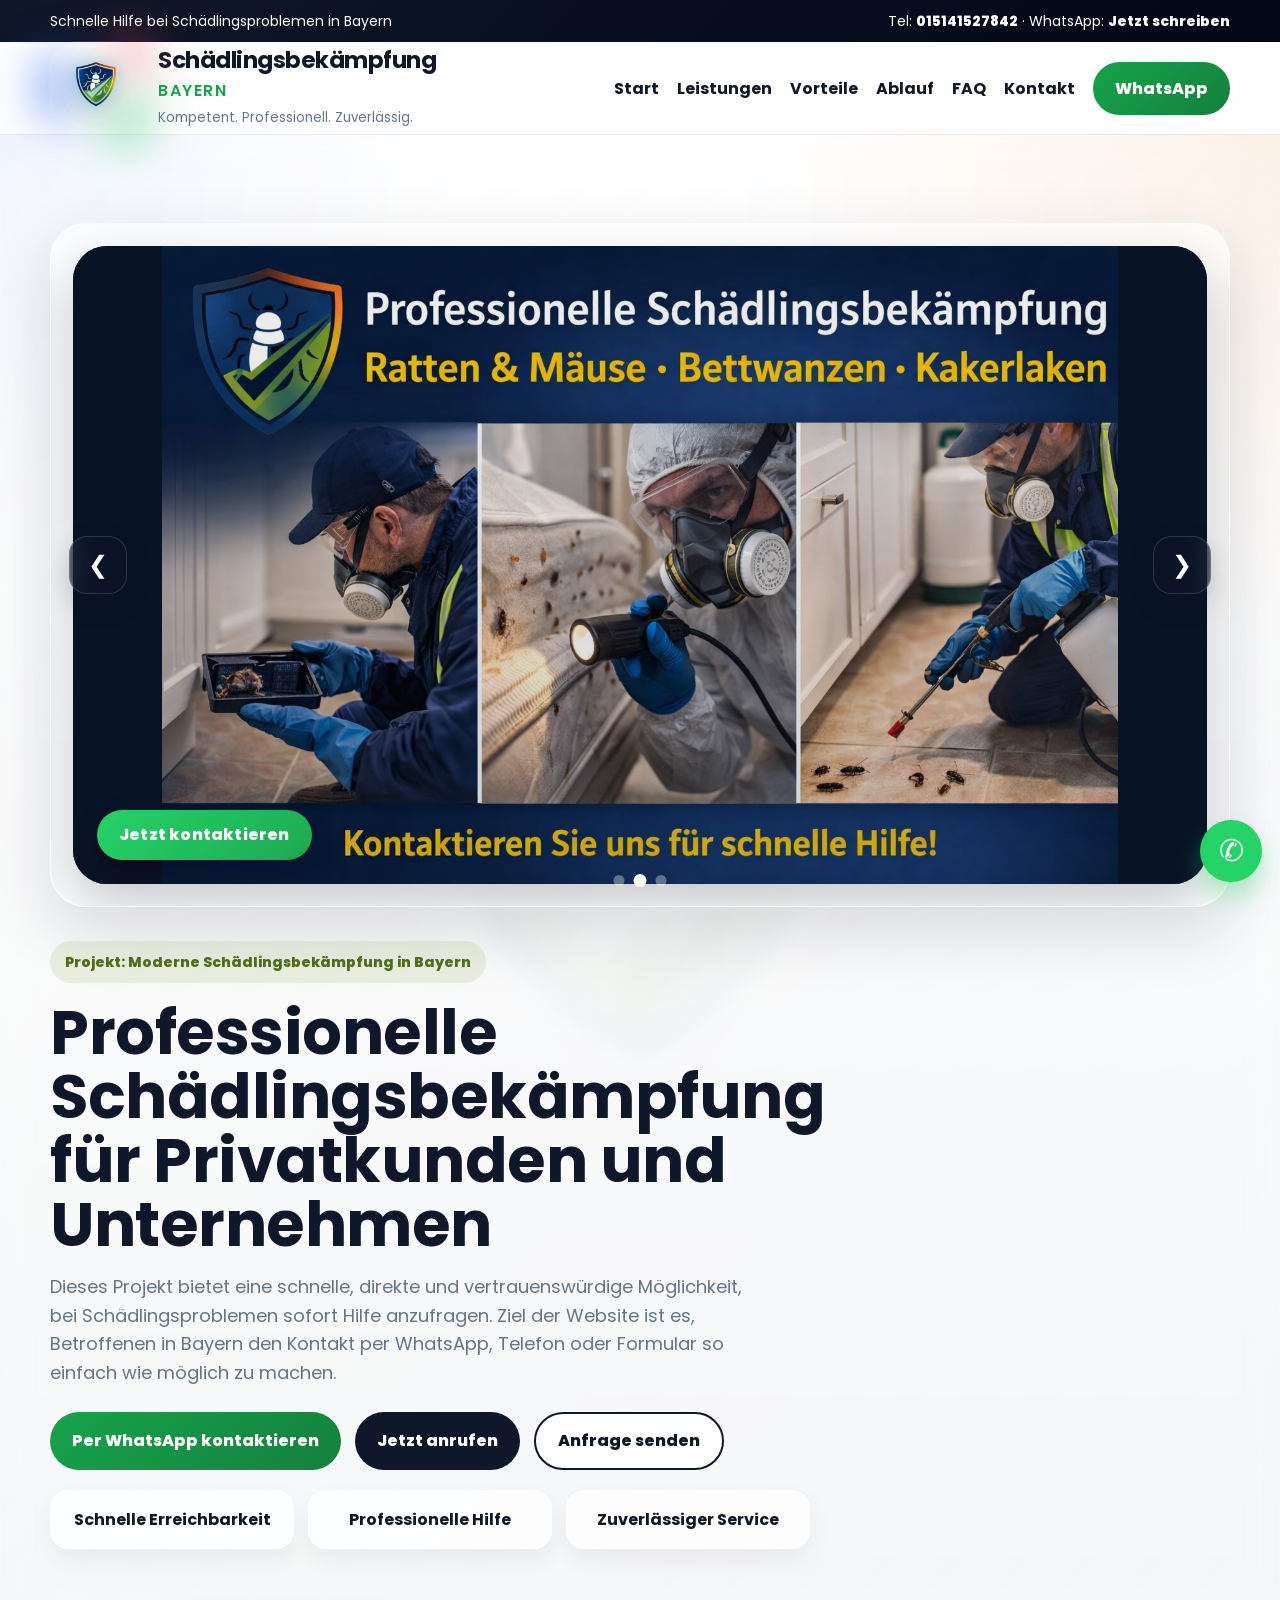
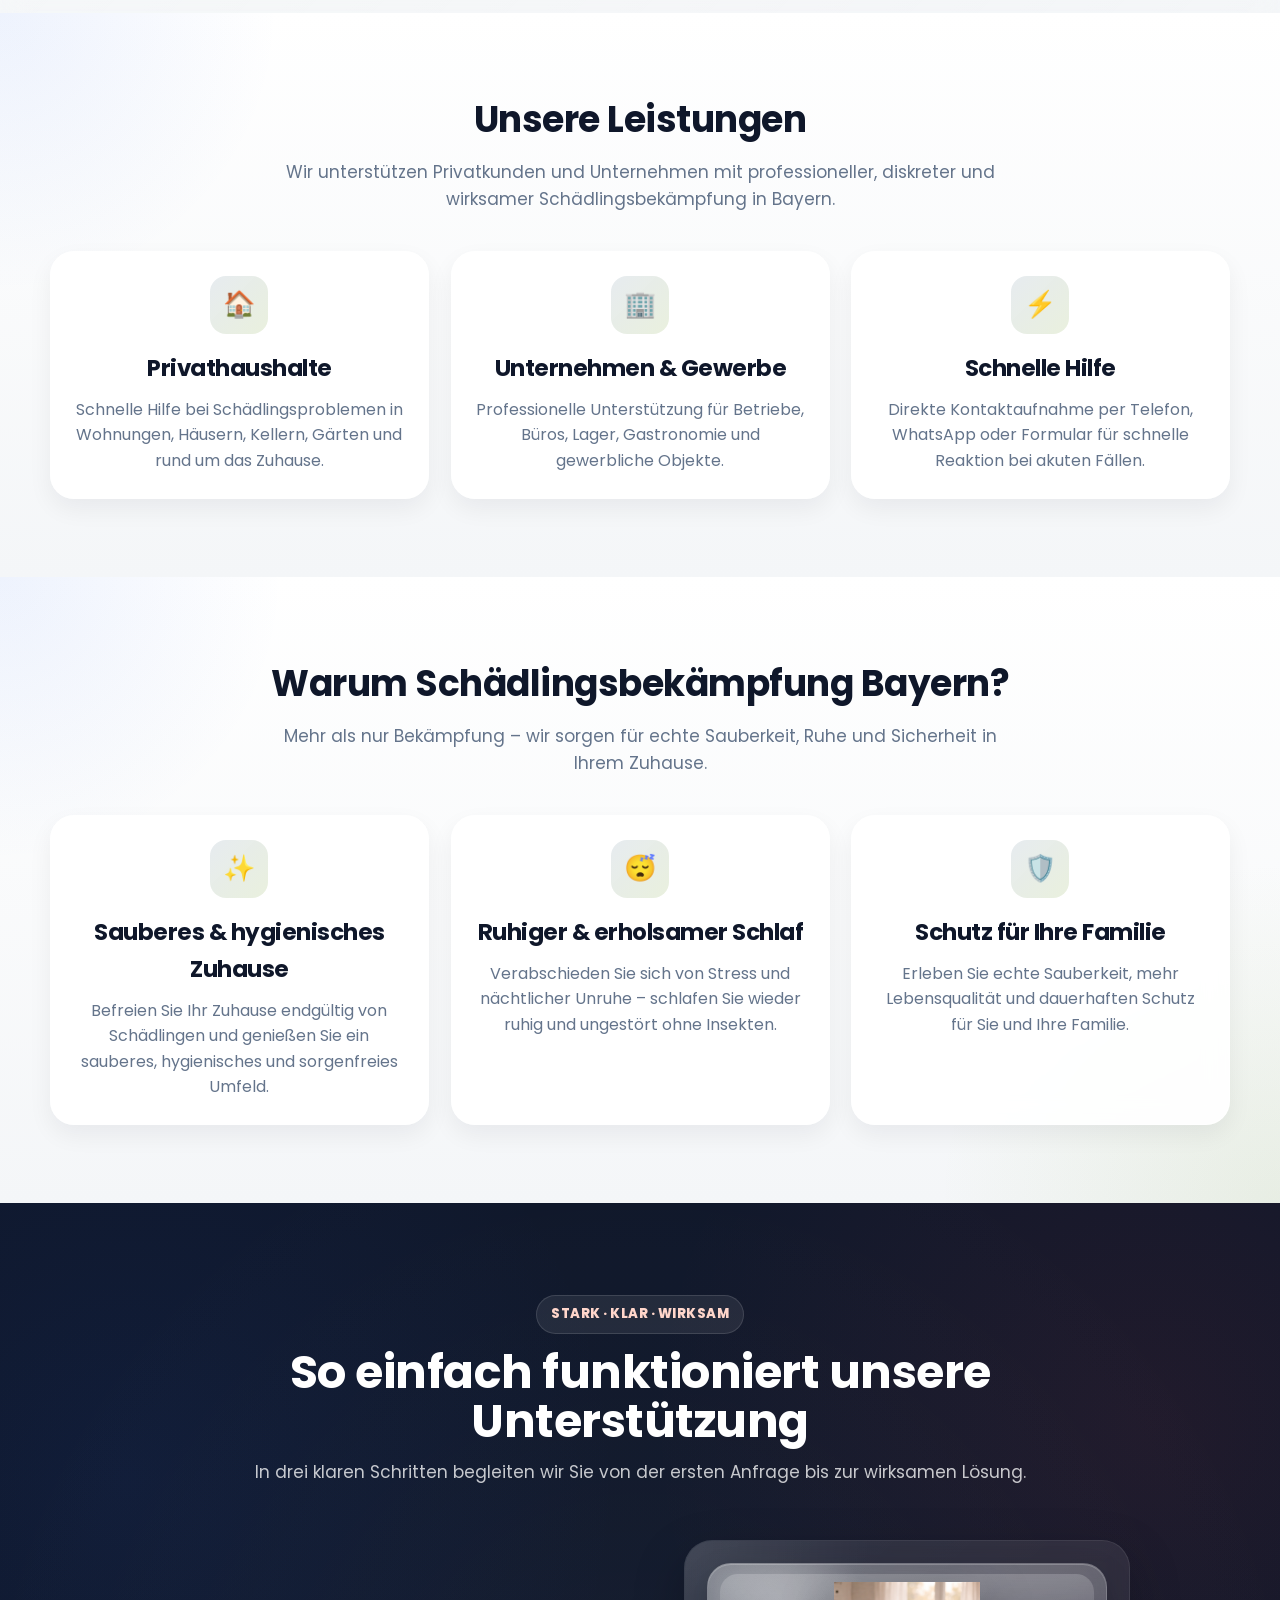
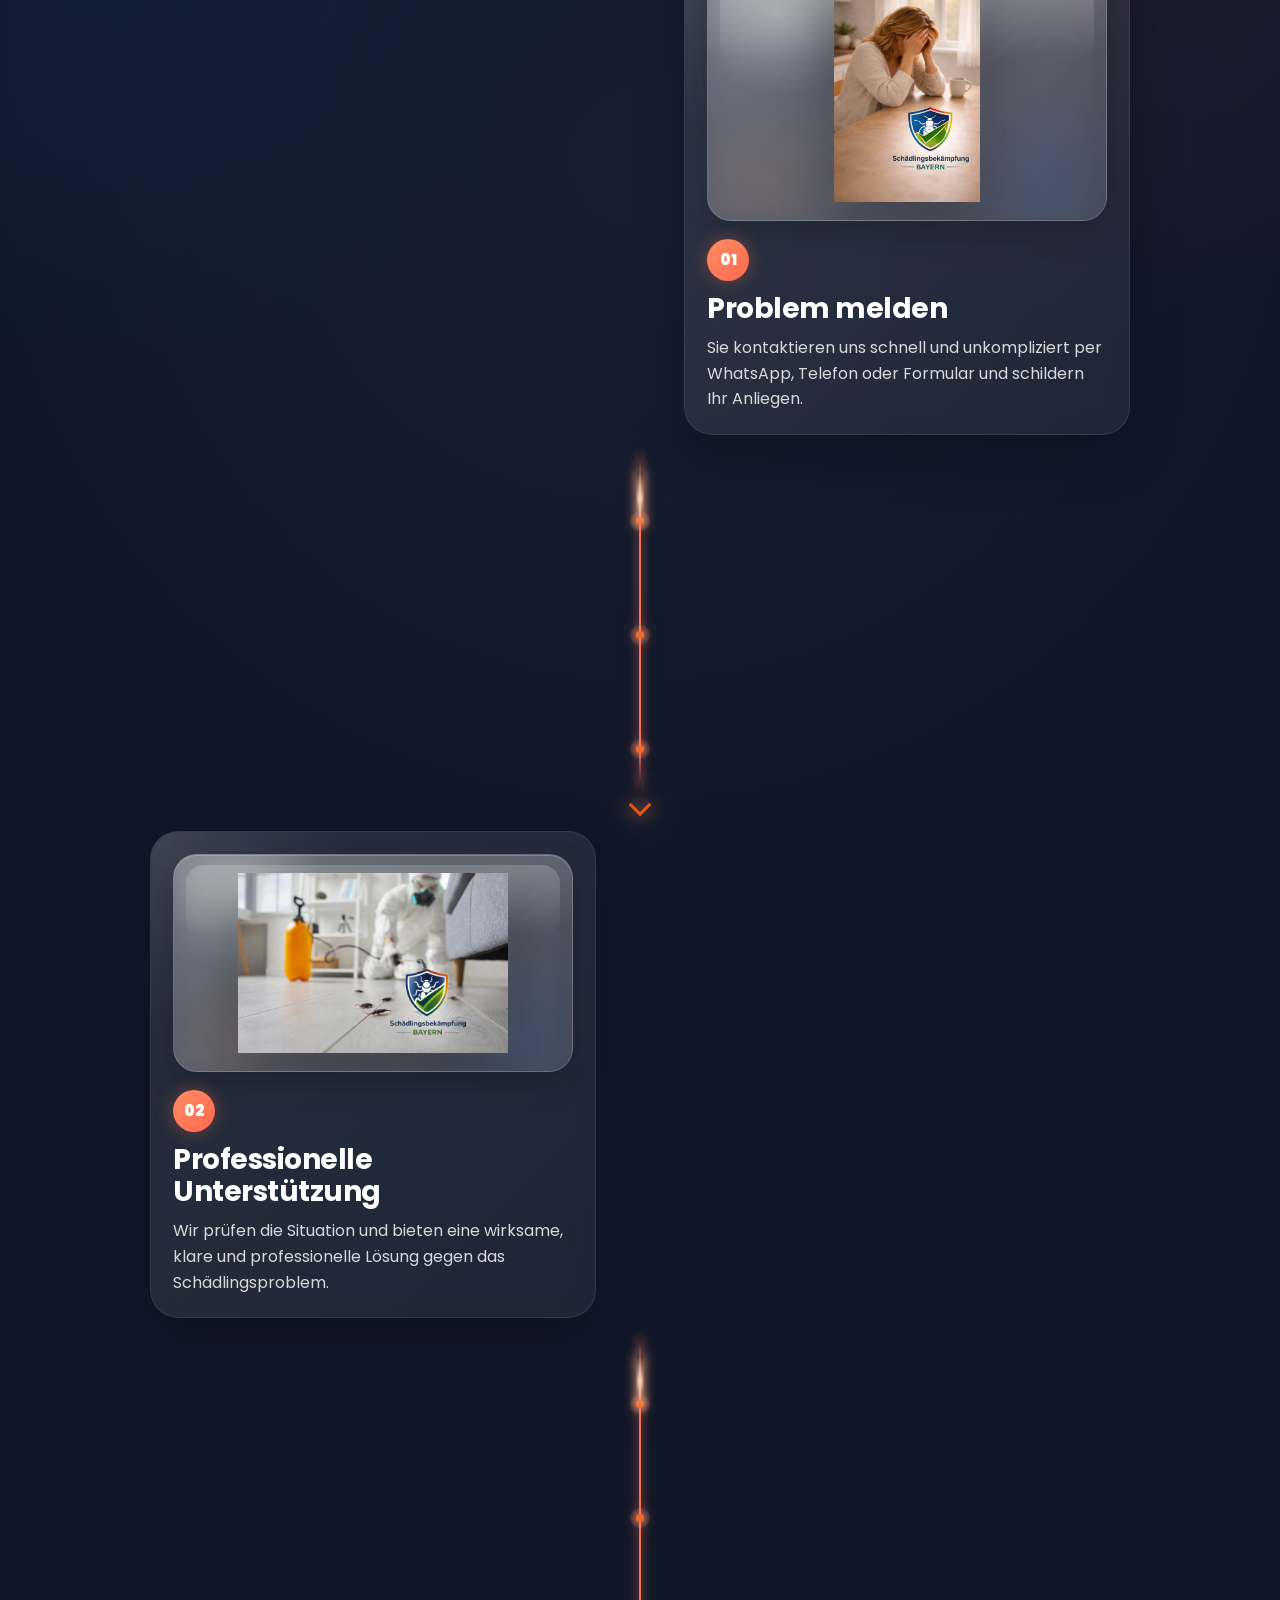
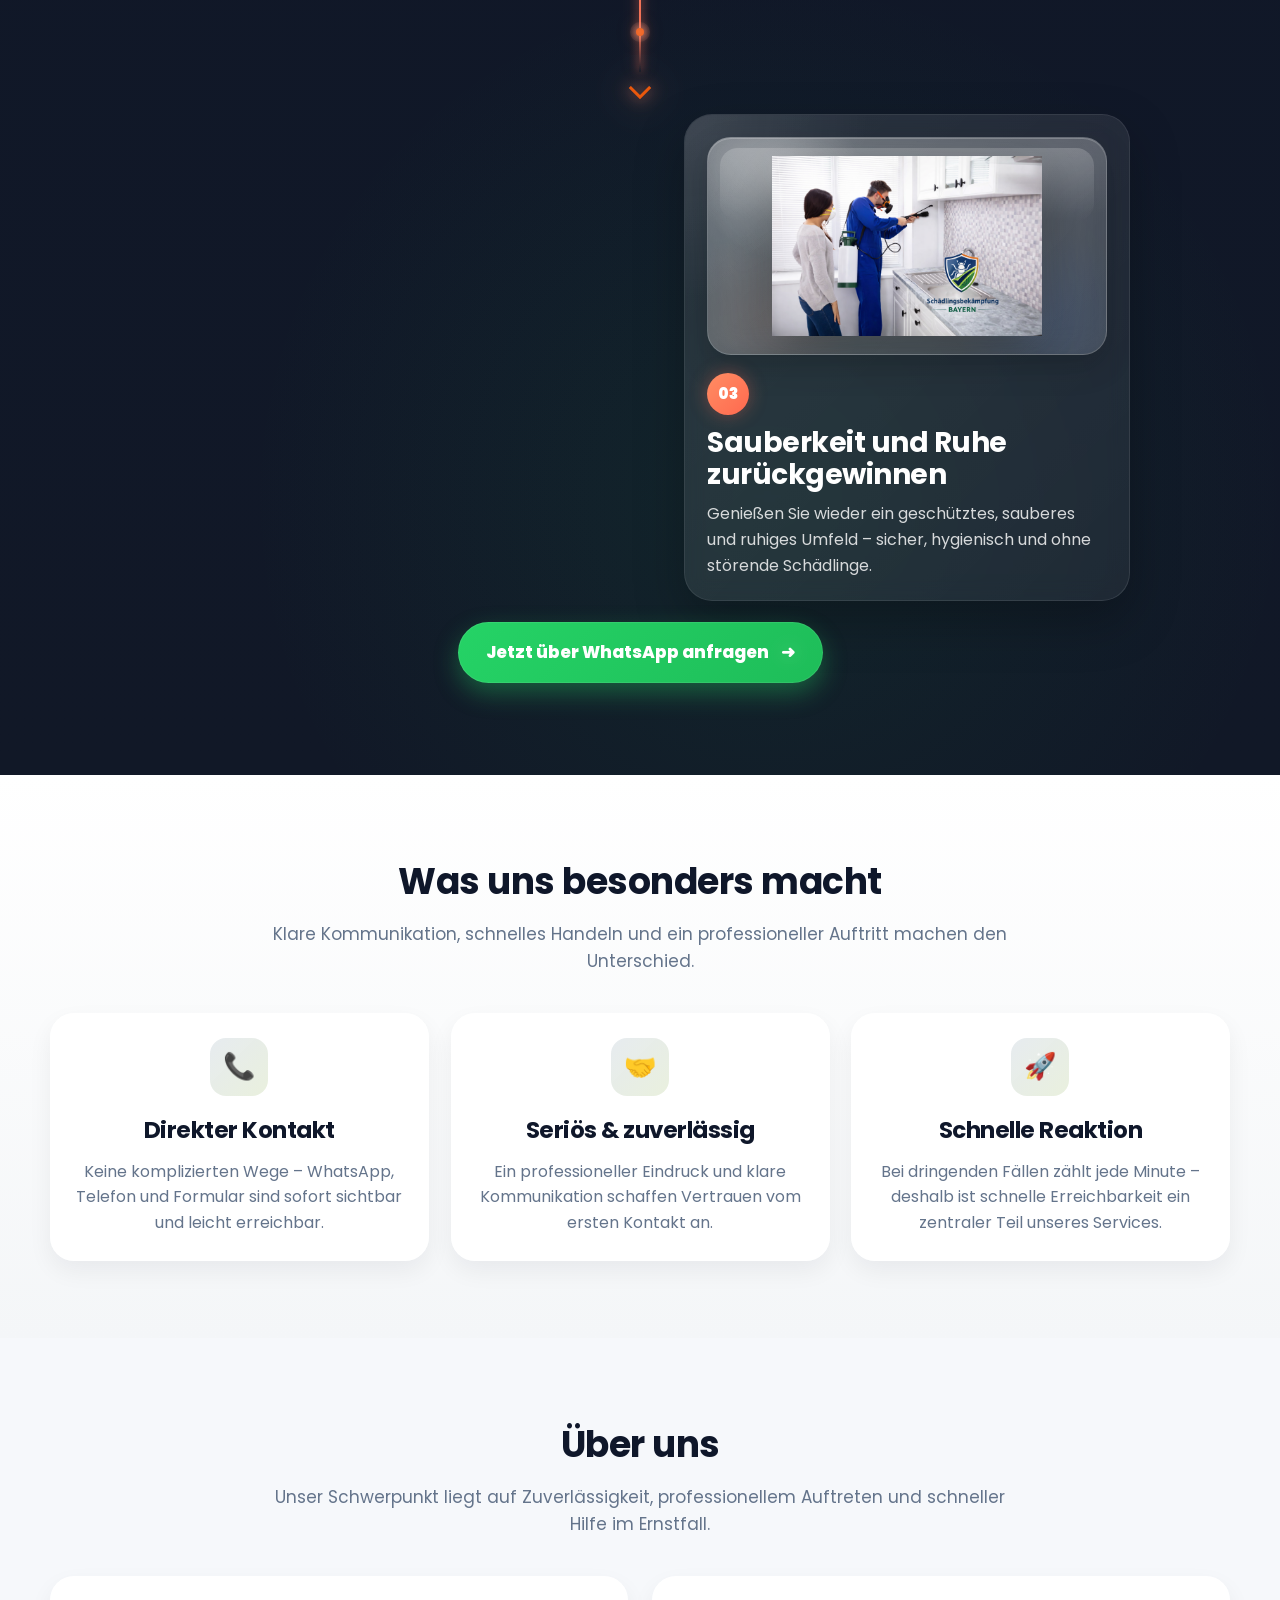
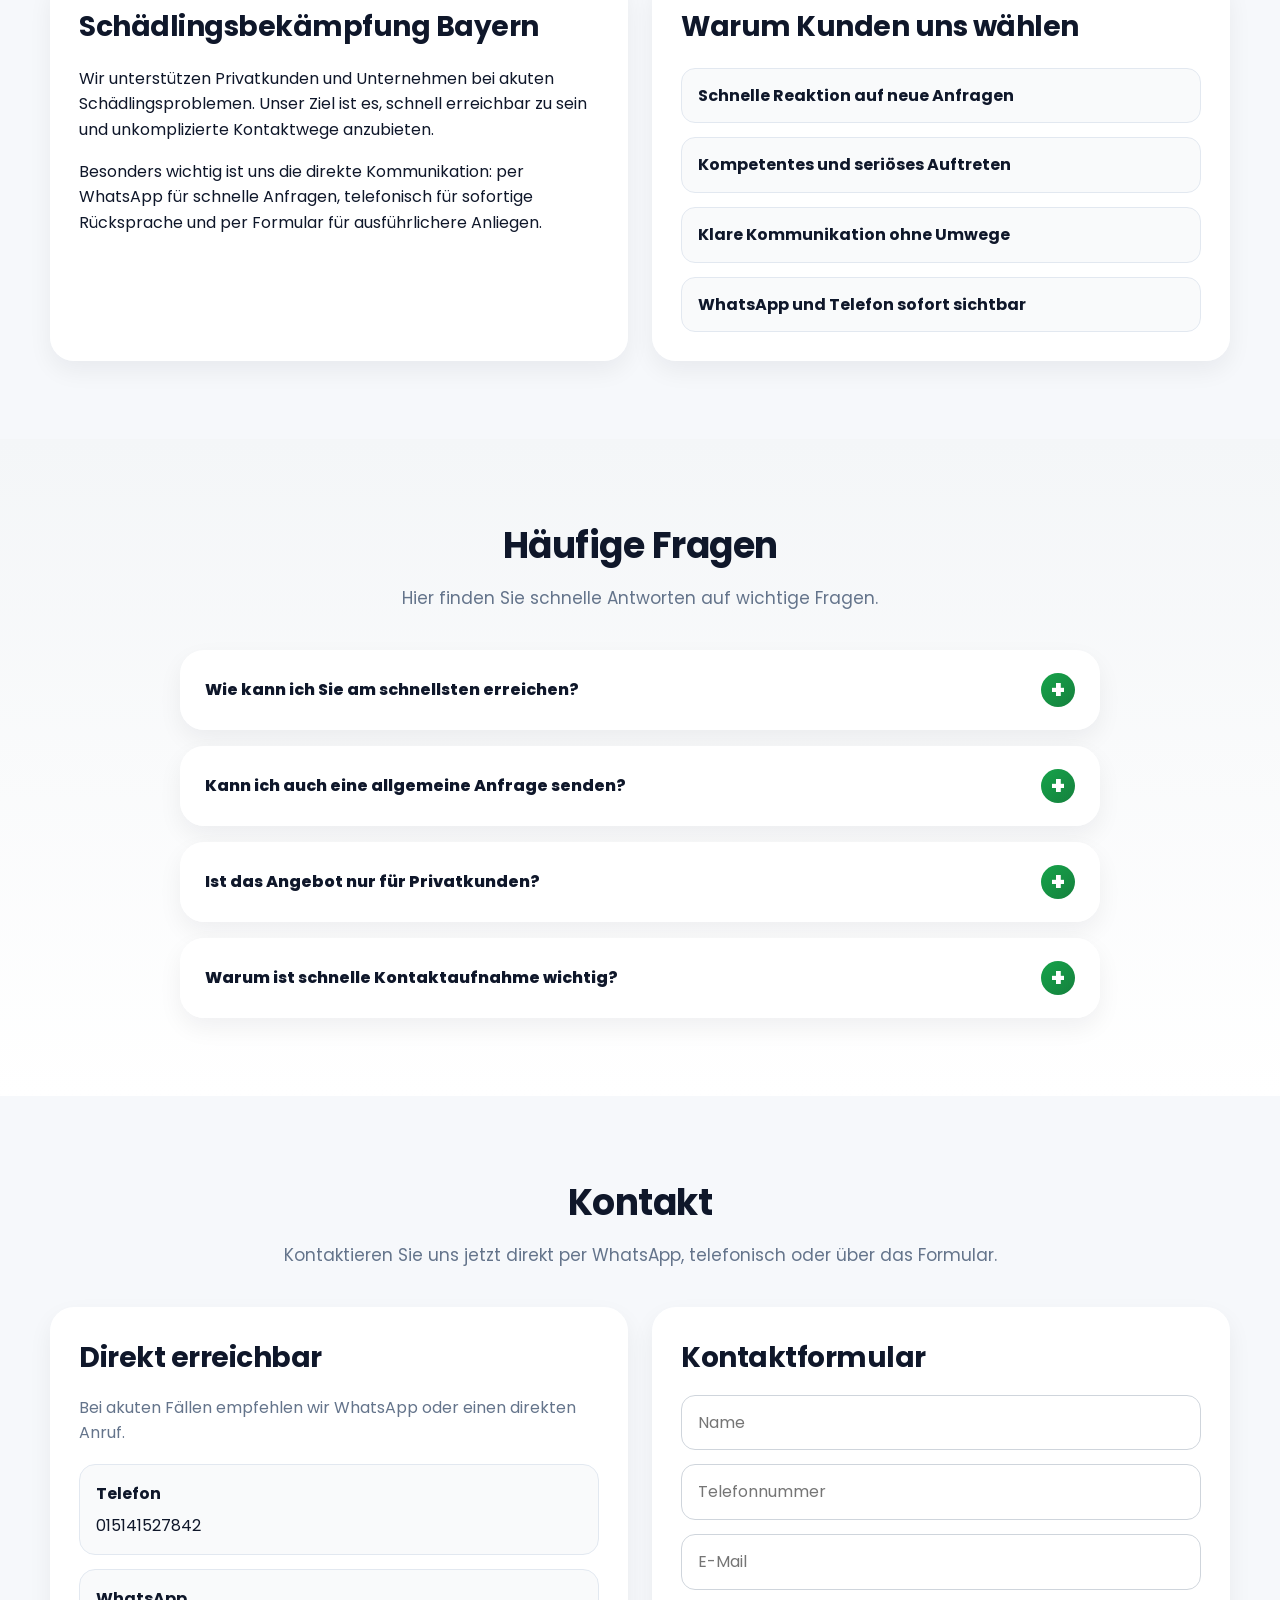
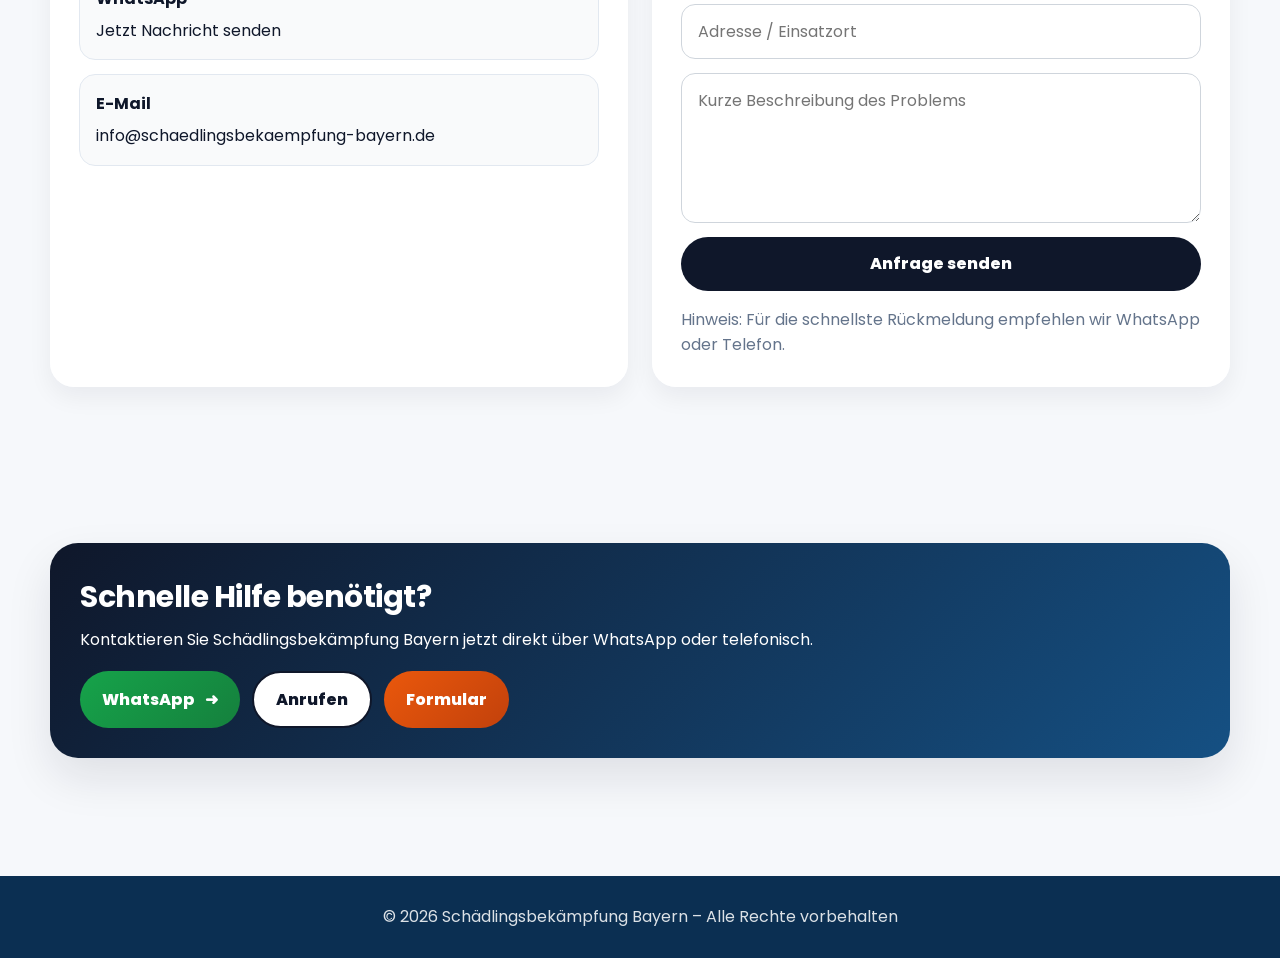
==== index.html @ f859e51a "Add files via upload" ====
<!DOCTYPE html>
<html lang="de">
<head>
  <meta charset="UTF-8" />
  <meta name="viewport" content="width=device-width, initial-scale=1.0" />
  <title>Schädlingsbekämpfung Bayern</title>
  <meta
    name="description"
    content="Professionelle Schädlingsbekämpfung in Bayern. Schnelle Hilfe, direkte Kontaktaufnahme per WhatsApp, Telefon oder Kontaktformular."
  />
  <link rel="preconnect" href="https://fonts.googleapis.com">
  <link rel="preconnect" href="https://fonts.gstatic.com" crossorigin>
  <link href="https://fonts.googleapis.com/css2?family=Poppins:wght@300;400;500;600;700;800&display=swap" rel="stylesheet">
  <style>
    :root{
      --navy:#0f172a;
      --navy-2:#020617;
      --green:#16a34a;
      --green-2:#15803d;
      --orange:#ea580c;
      --orange-2:#c2410c;
      --text:#0f172a;
      --muted:#64748b;
      --bg:#f6f8fb;
      --bg-2:#eef2f7;
      --card:#ffffff;
      --line:#e2e8f0;
      --white-soft:rgba(255,255,255,.92);
      --shadow:0 10px 25px rgba(15,23,42,.06);
      --shadow-strong:0 20px 45px rgba(15,23,42,.10);
      --radius:24px;
      --radius-sm:18px;
      --max:1180px;
      --dark-1:#0f172a;
      --dark-2:#111827;
    }

    *{box-sizing:border-box}
    html{scroll-behavior:smooth}
    body{
      margin:0;
      font-family:'Poppins', Arial, Helvetica, sans-serif;
      color:var(--text);
      background:var(--bg);
      line-height:1.6;
      overflow-x:hidden;
    }

    a{text-decoration:none;color:inherit}
    img{max-width:100%;display:block}
    button,input,textarea{font:inherit}

    .container{
      width:min(calc(100% - 32px), var(--max));
      margin:0 auto;
    }

    .topbar{
      background:linear-gradient(135deg,var(--navy),var(--navy-2));
      color:#fff;
      padding:10px 0;
      font-size:14px;
    }

    .topbar-inner{
      display:flex;
      justify-content:space-between;
      align-items:center;
      gap:12px;
      flex-wrap:wrap;
    }

    .topbar a{font-weight:800}

    header{
      position:sticky;
      top:0;
      z-index:1000;
      background:rgba(255,255,255,.82);
      backdrop-filter:blur(14px);
      border-bottom:1px solid rgba(229,231,235,.9);
    }

    .nav{
      min-height:84px;
      display:flex;
      align-items:center;
      justify-content:space-between;
      gap:24px;
    }

    .brand{
      display:flex;
      align-items:center;
      gap:16px;
      min-width:0;
    }

    .logo-shell{
      position:relative;
      display:inline-flex;
      align-items:center;
      justify-content:center;
      flex-shrink:0;
      width:92px;
      height:92px;
      animation:logoFloat 3.2s ease-in-out infinite;
    }

    .logo-shell::before,
    .logo-shell::after{
      content:"";
      position:absolute;
      border-radius:28px;
      pointer-events:none;
    }

    .logo-shell::before{
      inset:-10px;
      z-index:1;
      filter:blur(22px);
      background:
        radial-gradient(circle at left center, rgba(37,99,235,.92), transparent 40%),
        radial-gradient(circle at right top, rgba(239,68,68,.88), transparent 36%),
        radial-gradient(circle at right bottom, rgba(34,197,94,.88), transparent 42%);
      animation:logoGlow 2.8s ease-in-out infinite alternate;
    }

    .logo-shell::after{
      inset:-1px;
      z-index:2;
      background:linear-gradient(135deg, rgba(255,255,255,.12), rgba(255,255,255,0));
      animation:logoShine 3.8s linear infinite;
      mix-blend-mode:screen;
    }

    .logo-shell img{
      width:76px;
      height:auto;
      object-fit:contain;
      position:relative;
      z-index:3;
      filter:
        drop-shadow(0 12px 22px rgba(0,0,0,.22))
        drop-shadow(0 0 8px rgba(37,99,235,.25))
        drop-shadow(0 0 8px rgba(34,197,94,.20));
      animation:logoPulse 2.6s ease-in-out infinite;
      transform-origin:center;
    }

    .brand-text h1{
      font-size:23px;
      line-height:1.1;
      margin:0;
      color:var(--navy);
    }

    .brand-text span{
      display:block;
      color:var(--green);
      font-weight:600;
      letter-spacing:1.5px;
      margin-top:4px;
    }

    .brand-text small{
      color:var(--muted);
      display:block;
      margin-top:4px;
    }

    .nav-links{
      display:flex;
      flex-wrap:wrap;
      gap:18px;
      align-items:center;
      font-weight:700;
    }

    .menu-toggle{
      display:none;
      align-items:center;
      justify-content:center;
      width:52px;
      height:52px;
      border:none;
      border-radius:16px;
      background:linear-gradient(135deg,var(--navy),#1e293b);
      color:#fff;
      font-size:26px;
      cursor:pointer;
      box-shadow:var(--shadow);
    }

    .menu-toggle:focus-visible{
      outline:3px solid rgba(34,197,94,.25);
      outline-offset:2px;
    }

    .nav-links > a:not(.btn){
      position:relative;
    }

    .nav-links > a:not(.btn)::after{
      content:"";
      position:absolute;
      left:0;
      bottom:-6px;
      width:0;
      height:2px;
      background:var(--green);
      transition:all .25s ease;
    }

    .nav-links > a:not(.btn):hover::after{
      width:100%;
    }

    .btn{
      display:inline-flex;
      align-items:center;
      justify-content:center;
      gap:10px;
      padding:14px 22px;
      border-radius:999px;
      font-weight:800;
      border:none;
      cursor:pointer;
      transition:.25s ease;
      text-align:center;
    }

    .btn:hover{transform:translateY(-3px) scale(1.02)}
    .btn-primary{background:var(--navy); color:#fff}
    .btn-green{background:linear-gradient(135deg,var(--green),var(--green-2)); color:#fff}
    .btn-outline{border:2px solid var(--navy); color:var(--navy); background:#fff}
    .btn-orange{background:linear-gradient(135deg,var(--orange),var(--orange-2)); color:#fff}

    .hero{
      position:relative;
      overflow:hidden;
      padding:88px 0 64px;
      background:
        radial-gradient(circle at top right, rgba(239,125,34,.12), transparent 26%),
        radial-gradient(circle at top left, rgba(37,99,235,.08), transparent 22%),
        linear-gradient(180deg,#ffffff 0%,#f4f6f8 100%);
      isolation:isolate;
    }

    .hero::before{
      content:"";
      position:absolute;
      top:50%;
      left:50%;
      width:min(72vw, 760px);
      height:min(72vw, 760px);
      transform:translate(-50%,-50%);
      background:url('logo.png') center/contain no-repeat;
      opacity:.06;
      filter:blur(2px) saturate(1.05);
      pointer-events:none;
      z-index:0;
    }

    .hero::after{
      content:"";
      position:absolute;
      inset:0;
      background:
        radial-gradient(circle at 50% 42%, rgba(255,255,255,.28), transparent 28%),
        linear-gradient(135deg, rgba(255,255,255,.22), rgba(255,255,255,.06));
      backdrop-filter:blur(14px);
      -webkit-backdrop-filter:blur(14px);
      pointer-events:none;
      z-index:0;
    }

    .hero-grid{
      position:relative;
      z-index:1;
      display:grid;
      grid-template-columns:1.12fr .88fr;
      gap:28px;
      align-items:center;
    }

    .hero-badge{
      display:inline-flex;
      align-items:center;
      gap:10px;
      padding:10px 15px;
      background:rgba(120,162,47,.13);
      color:#4d6d18;
      border-radius:999px;
      font-weight:800;
      margin-bottom:18px;
      font-size:14px;
    }

    .hero h2{
      margin:0 0 16px;
      font-size:clamp(34px,5vw,62px);
      line-height:1.03;
      color:var(--navy);
      max-width:760px;
    }

    .hero p{
      margin:0 0 24px;
      font-size:18px;
      color:var(--muted);
      max-width:720px;
    }

    .hero-actions{
      display:flex;
      flex-wrap:wrap;
      gap:14px;
      margin-bottom:20px;
    }

    .feature-row{
      display:grid;
      grid-template-columns:repeat(3,1fr);
      gap:14px;
      margin-top:20px;
    }

    .feature{
      background:rgba(255,255,255,.78);
      border:1px solid rgba(255,255,255,.55);
      border-radius:18px;
      padding:16px;
      box-shadow:var(--shadow);
      font-weight:700;
      text-align:center;
      backdrop-filter:blur(10px);
      -webkit-backdrop-filter:blur(10px);
    }

    .glass-card,
    .hero-card,
    .contact-box,
    .form-box,
    .about-box,
    .benefit-card,
    .service-card,
    .trust-card,
    .faq-item{
      background:var(--white-soft);
      border:1px solid rgba(255,255,255,.6);
      border-radius:var(--radius);
      box-shadow:var(--shadow);
      backdrop-filter:blur(12px);
      -webkit-backdrop-filter:blur(12px);
    }

    .hero-card{
      padding:28px;
      position:relative;
      overflow:hidden;
    }

    .hero-card::after{
      content:"";
      position:absolute;
      inset:auto -40px -40px auto;
      width:170px;
      height:170px;
      background:radial-gradient(circle, rgba(120,162,47,.18), transparent 70%);
      pointer-events:none;
    }

    .hero-card h3{
      margin-top:0;
      color:var(--navy);
      font-size:24px;
    }

    .hero-card ul{
      list-style:none;
      padding:0;
      margin:0 0 22px;
      display:grid;
      gap:12px;
    }

    .hero-card li{
      padding-left:26px;
      position:relative;
      font-weight:600;
    }

    .hero-card li::before{
      content:"✓";
      position:absolute;
      left:0;
      color:var(--green);
      font-weight:900;
    }

    h1,h2,h3,h4{letter-spacing:-0.5px}

    section{padding:78px 0}

    .section-head{
      text-align:center;
      margin-bottom:38px;
    }

    .section-head h3{
      margin:0 0 10px;
      font-size:36px;
      color:var(--navy);
    }

    .section-head p{
      margin:0 auto;
      max-width:760px;
      color:var(--muted);
      font-size:17px;
    }

    .services{
      background:
        radial-gradient(circle at top left, rgba(37,99,235,.08), transparent 20%),
        linear-gradient(180deg,#ffffff 0%, #f4f6f8 100%);
    }

    .services-grid,
    .benefits-grid,
    .trust-grid{
      display:grid;
      grid-template-columns:repeat(3,1fr);
      gap:22px;
    }

    .service-card,
    .benefit-card,
    .trust-card{
      padding:24px;
      transition:.25s ease;
      text-align:center;
    }

    .service-card:hover,
    .benefit-card:hover,
    .trust-card:hover{
      transform:translateY(-5px);
      box-shadow:var(--shadow-strong);
    }

    .service-icon,
    .benefit-icon,
    .trust-icon{
      width:58px;
      height:58px;
      margin:0 auto 16px;
      border-radius:16px;
      display:grid;
      place-items:center;
      font-size:26px;
      background:linear-gradient(135deg, rgba(13,59,102,.1), rgba(120,162,47,.16));
    }

    .service-card h4,
    .benefit-card h4,
    .trust-card h4{
      margin:0 0 10px;
      font-size:23px;
      color:var(--navy);
    }

    .service-card p,
    .benefit-card p,
    .trust-card p{
      margin:0;
      color:var(--muted);
    }

    .benefits-section{
      background:
        radial-gradient(circle at top left, rgba(37,99,235,.08), transparent 20%),
        radial-gradient(circle at bottom right, rgba(120,162,47,.10), transparent 24%),
        linear-gradient(180deg,#ffffff 0%, #f4f6f8 100%);
    }

    .journey-section{
      position:relative;
      overflow:hidden;
      background:
        radial-gradient(circle at 10% 10%, rgba(37,99,235,.08), transparent 18%),
        radial-gradient(circle at 90% 8%, rgba(239,68,68,.08), transparent 18%),
        radial-gradient(circle at 60% 90%, rgba(34,197,94,.08), transparent 20%),
        linear-gradient(180deg,var(--dark-1) 0%, var(--dark-2) 100%);
      color:#fff;
      padding:92px 0;
    }

    .journey-section::before{
      content:"";
      position:absolute;
      inset:0;
      background:radial-gradient(circle at 50% 20%, rgba(255,255,255,.03), transparent 30%);
      pointer-events:none;
    }

    .journey-head{
      text-align:center;
      max-width:820px;
      margin:0 auto 54px;
      position:relative;
      z-index:1;
    }

    .journey-badge{
      display:inline-block;
      padding:8px 14px;
      border-radius:999px;
      background:rgba(255,255,255,.08);
      border:1px solid rgba(255,255,255,.12);
      color:#ffd6cb;
      font-size:13px;
      font-weight:800;
      margin-bottom:14px;
      letter-spacing:.5px;
    }

    .journey-head h3{
      margin:0 0 12px;
      font-size:clamp(30px,4vw,46px);
      line-height:1.08;
      color:#fff;
    }

    .journey-head p{
      margin:0;
      color:rgba(255,255,255,.76);
      font-size:17px;
    }

    .zigzag{
      max-width:980px;
      margin:0 auto;
      position:relative;
      z-index:1;
    }

    .step{
      display:grid;
      grid-template-columns:1fr 52px 1fr;
      align-items:center;
      gap:18px;
      margin:0 0 18px;
    }

    .step.right .step-card{ grid-column:3; }
    .step.left .step-card{ grid-column:1; }

    .step-card{
      position:relative;
      background:rgba(255,255,255,.06);
      border:1px solid rgba(255,255,255,.10);
      border-radius:28px;
      padding:22px;
      box-shadow:0 20px 50px rgba(0,0,0,.26);
      backdrop-filter:blur(10px);
      min-height:340px;
      overflow:hidden;
    }

    .step-card::before{
      content:"";
      position:absolute;
      inset:0;
      background:
        radial-gradient(circle at top left, rgba(255,255,255,.10), transparent 28%),
        linear-gradient(135deg, rgba(255,255,255,.05), rgba(255,255,255,0));
      pointer-events:none;
    }

    .step-image{
      position:relative;
      border-radius:24px;
      padding:18px;
      min-height:210px;
      display:flex;
      align-items:center;
      justify-content:center;
      overflow:hidden;
      background:
        linear-gradient(135deg, rgba(255,255,255,.18), rgba(255,255,255,.05)),
        rgba(255,255,255,.06);
      border:1px solid rgba(255,255,255,.18);
      box-shadow:
        inset 0 1px 0 rgba(255,255,255,.22),
        inset 0 -14px 28px rgba(255,255,255,.03),
        0 12px 30px rgba(0,0,0,.18);
      backdrop-filter:blur(16px) saturate(1.1);
      -webkit-backdrop-filter:blur(16px) saturate(1.1);
      isolation:isolate;
    }

    .step-image::before{
      content:"";
      position:absolute;
      inset:0;
      background:
        radial-gradient(circle at 18% 18%, rgba(255,255,255,.28), transparent 22%),
        linear-gradient(180deg, rgba(255,255,255,.10), rgba(255,255,255,0) 35%),
        radial-gradient(circle at 85% 85%, rgba(37,99,235,.10), transparent 24%),
        radial-gradient(circle at 15% 85%, rgba(255,138,104,.09), transparent 24%);
      pointer-events:none;
      z-index:1;
    }

    .step-image::after{
      content:"";
      position:absolute;
      top:10px;
      left:12px;
      right:12px;
      height:34%;
      border-radius:18px;
      background:linear-gradient(180deg, rgba(255,255,255,.24), rgba(255,255,255,0));
      opacity:.8;
      pointer-events:none;
      z-index:1;
    }

    .step-image img{
      width:100%;
      max-width:270px;
      max-height:220px;
      object-fit:contain;
      position:relative;
      z-index:2;
      filter:
        drop-shadow(0 18px 26px rgba(0,0,0,.34))
        drop-shadow(0 0 8px rgba(255,255,255,.08));
    }

    .step-content{
      margin-top:18px;
      position:relative;
      z-index:2;
    }

    .step-no{
      display:inline-flex;
      width:42px;
      height:42px;
      border-radius:50%;
      align-items:center;
      justify-content:center;
      background:linear-gradient(135deg,#ff8d63,#ff694f);
      color:#fff;
      font-weight:900;
      box-shadow:0 0 18px rgba(255,105,79,.36);
      margin-bottom:12px;
      font-size:15px;
    }

    .step-content h4{
      margin:0 0 10px;
      font-size:28px;
      line-height:1.15;
      color:#fff;
    }

    .step-content p{
      margin:0;
      color:rgba(255,255,255,.82);
      font-size:16px;
    }

    .flow-line{
      position:relative;
      width:24px;
      height:360px;
      margin:8px auto 18px;
      opacity:.2;
      transform:translateY(24px);
      transition:opacity .6s ease, transform .6s ease;
      grid-column:2;
    }

    .flow-line.active{
      opacity:1;
      transform:translateY(0);
    }

    .flow-line::before{
      content:"";
      position:absolute;
      top:0;
      left:50%;
      width:2px;
      height:calc(100% - 24px);
      transform:translateX(-50%);
      border-radius:999px;
      background:linear-gradient(
        180deg,
        rgba(255,120,90,0) 0%,
        rgba(255,120,90,.95) 12%,
        rgba(255,120,90,.95) 88%,
        rgba(255,120,90,0) 100%
      );
      box-shadow:
        0 0 8px rgba(255,120,90,.9),
        0 0 18px rgba(255,120,90,.45);
    }

    .flow-line::after{
      content:"";
      position:absolute;
      top:18px;
      left:50%;
      width:6px;
      height:54px;
      transform:translateX(-50%);
      border-radius:999px;
      background:linear-gradient(180deg, rgba(255,255,255,0), rgba(255,210,180,1), rgba(255,255,255,0));
      filter:blur(1px);
      box-shadow:0 0 12px rgba(255,190,150,.9);
    }

    .flow-line.active::after{
      animation:flowShine 1.8s linear infinite;
    }

    .flow-dot{
      position:absolute;
      left:50%;
      width:8px;
      height:8px;
      transform:translateX(-50%);
      border-radius:50%;
      background:var(--orange);
      box-shadow:
        0 0 8px rgba(255,138,104,.95),
        0 0 18px rgba(255,138,104,.5);
    }

    .flow-dot::before{
      content:"";
      position:absolute;
      inset:-6px;
      border-radius:50%;
      background:radial-gradient(circle, rgba(255,150,120,.35), rgba(255,150,120,0));
    }

    .flow-dot.top{top:64px}
    .flow-dot.middle{top:178px}
    .flow-dot.bottom{top:292px}

    .flow-arrow-head{
      position:absolute;
      left:50%;
      bottom:0;
      width:16px;
      height:16px;
      transform:translateX(-50%) rotate(45deg);
      border-right:3px solid var(--orange);
      border-bottom:3px solid var(--orange);
      filter:
        drop-shadow(0 0 8px rgba(255,138,104,.95))
        drop-shadow(0 0 18px rgba(255,138,104,.45));
    }

    .flow-line.active .flow-arrow-head{
      animation:arrowDrop 1.2s ease-in-out infinite;
    }

    .flow-line.active .flow-dot{
      animation:dotPulse 1.5s ease-in-out infinite;
    }

    .flow-line.active .flow-dot.middle{animation-delay:.2s}
    .flow-line.active .flow-dot.bottom{animation-delay:.4s}

    .journey-cta{
      margin-top:20px;
      text-align:center;
    }

    .journey-cta a{
      display:inline-flex;
      align-items:center;
      justify-content:center;
      gap:12px;
      padding:17px 28px;
      border-radius:999px;
      font-weight:800;
      font-size:17px;
      color:#fff;
      background:linear-gradient(135deg,#25d366,#1ebd59);
      box-shadow:
        0 10px 24px rgba(37,211,102,.35),
        0 0 0 1px rgba(255,255,255,.08) inset;
      transition:.25s ease;
      position:relative;
      overflow:hidden;
    }

    .journey-cta a::before{
      content:"";
      position:absolute;
      inset:0;
      background:linear-gradient(120deg, transparent 18%, rgba(255,255,255,.24) 48%, transparent 74%);
      transform:translateX(-130%);
      animation:ctaShine 2.6s linear infinite;
    }

    .journey-cta a:hover{
      transform:translateY(-2px) scale(1.02);
    }

    .journey-cta a .arrow{
      filter:drop-shadow(0 0 10px rgba(255,255,255,.32));
      animation:waArrowGlow 1.2s ease-in-out infinite;
    }

    .trust-section{
      background:linear-gradient(180deg,#ffffff 0%,#f4f6f8 100%);
    }

    .faq-section{
      background:linear-gradient(180deg,#f4f6f8 0%,#ffffff 100%);
    }

    .faq-wrap{
      max-width:920px;
      margin:0 auto;
      display:grid;
      gap:16px;
    }

    .faq-item{
      overflow:hidden;
      opacity:1 !important;
      transform:none !important;
    }

    .faq-question{
      width:100%;
      background:none;
      border:none;
      cursor:pointer;
      padding:22px 24px;
      display:flex;
      justify-content:space-between;
      align-items:center;
      gap:18px;
      font-weight:800;
      color:var(--navy);
      text-align:left;
    }

    .faq-question span:last-child{
      width:34px;
      height:34px;
      border-radius:50%;
      display:inline-flex;
      align-items:center;
      justify-content:center;
      font-size:24px;
      transition:.25s ease;
      color:#fff;
      background:linear-gradient(135deg,var(--green),var(--green-2));
      flex-shrink:0;
      line-height:1;
    }

    .faq-item.active .faq-question span:last-child{
      transform:rotate(45deg);
    }

    .faq-answer{
      max-height:0;
      overflow:hidden;
      transition:max-height .35s ease, opacity .25s ease, padding-top .25s ease;
      opacity:0;
      padding:0 24px;
    }

    .faq-item.active .faq-answer{
      opacity:1;
      padding-top:0;
      border-top:1px solid rgba(15,23,42,.06);
    }

    .faq-answer-inner{
      padding:18px 0 22px;
      color:var(--muted);
      font-size:15px;
      line-height:1.8;
    }

    .about-grid, .contact-grid{
      display:grid;
      gap:24px;
      grid-template-columns:1fr 1fr;
    }

    .about-box, .contact-box, .form-box{padding:28px}

    .about-box h4, .contact-box h4, .form-box h4{
      margin:0 0 14px;
      color:var(--navy);
      font-size:28px;
    }

    .about-points{
      display:grid;
      gap:14px;
      margin-top:18px;
    }

    .point{
      background:#f9fafb;
      border:1px solid var(--line);
      border-radius:14px;
      padding:14px 16px;
      font-weight:700;
    }

    .contact-list{
      display:grid;
      gap:14px;
      margin-top:18px;
    }

    .contact-item{
      border:1px solid var(--line);
      background:#f9fafb;
      border-radius:16px;
      padding:16px;
    }

    .contact-item strong{
      display:block;
      color:var(--navy);
      margin-bottom:6px;
    }

    form{
      display:grid;
      gap:14px;
      margin-top:10px;
    }

    input, textarea{
      width:100%;
      padding:14px 16px;
      border-radius:14px;
      border:1px solid #cfd5dc;
      outline:none;
      background:#fff;
    }

    input:focus, textarea:focus{
      border-color:var(--navy);
      box-shadow:0 0 0 4px rgba(13,59,102,.08);
    }

    textarea{
      min-height:150px;
      resize:vertical;
    }

    .cta{
      background:linear-gradient(135deg,var(--navy),#155083);
      color:#fff;
      border-radius:28px;
      padding:30px;
      display:flex;
      align-items:center;
      justify-content:space-between;
      gap:18px;
      flex-wrap:wrap;
      box-shadow:var(--shadow-strong);
    }

    .cta h4{
      margin:0 0 6px;
      font-size:30px;
    }

    footer{
      background:#0b2f52;
      color:rgba(255,255,255,.86);
      padding:28px 0;
      text-align:center;
      margin-top:40px;
    }

    .whatsapp-float{
      position:fixed;
      right:18px;
      bottom:18px;
      width:62px;
      height:62px;
      border-radius:50%;
      background:#25d366;
      color:#fff;
      display:grid;
      place-items:center;
      font-size:30px;
      box-shadow:0 14px 24px rgba(37,211,102,.34);
      z-index:1001;
    }

    .reveal{
      opacity:0;
      transform:translateY(48px);
      transition:opacity .85s ease, transform .85s ease;
      will-change:transform, opacity;
    }

    .reveal.active{
      opacity:1;
      transform:translateY(0);
    }

    @keyframes logoFloat{
      0%,100%{transform:translateY(0)}
      50%{transform:translateY(-7px)}
    }
    @keyframes logoPulse{
      0%,100%{transform:scale(1)}
      50%{transform:scale(1.035)}
    }
    @keyframes logoGlow{
      0%{opacity:.72; transform:scale(.98)}
      100%{opacity:1; transform:scale(1.04)}
    }
    @keyframes logoShine{
      0%{transform:translateX(-18px); opacity:0}
      15%{opacity:.5}
      50%{opacity:.18}
      100%{transform:translateX(18px); opacity:0}
    }
    @keyframes flowShine{
      0%{top:10px; opacity:0}
      15%{opacity:1}
      85%{opacity:1}
      100%{top:calc(100% - 84px); opacity:0}
    }
    @keyframes arrowDrop{
      0%,100%{transform:translateX(-50%) translateY(0) rotate(45deg); opacity:.8}
      50%{transform:translateX(-50%) translateY(7px) rotate(45deg); opacity:1}
    }
    @keyframes dotPulse{
      0%,100%{transform:translateX(-50%) scale(1); opacity:.8}
      50%{transform:translateX(-50%) scale(1.35); opacity:1}
    }
    @keyframes ctaShine{
      100%{transform:translateX(130%)}
    }
    @keyframes waArrowGlow{
      0%,100%{transform:translateX(0); opacity:.8}
      50%{transform:translateX(4px); opacity:1}
    }



    .gallery-section{
      background:linear-gradient(180deg,#ffffff 0%,#f4f6f8 100%);
    }

    .hero-showcase-wrap{
      position:relative;
      z-index:1;
      margin-bottom:34px;
    }

    .gallery-slider{
      position:relative;
      width:100%;
      overflow:hidden;
      border-radius:36px;
      background:rgba(255,255,255,.55);
      border:1px solid rgba(255,255,255,.72);
      box-shadow:0 24px 65px rgba(15,23,42,.14);
      backdrop-filter:blur(12px);
      -webkit-backdrop-filter:blur(12px);
    }

    .gallery-track{
      display:flex;
      transition:transform .58s cubic-bezier(.22,.61,.36,1);
      will-change:transform;
    }

    .gallery-slide{
      min-width:100%;
      padding:22px;
    }

    .gallery-card{
      position:relative;
      overflow:hidden;
      min-height:auto;
      aspect-ratio:16 / 9;
      border-radius:34px;
      background:#081225;
      box-shadow:0 20px 48px rgba(15,23,42,.22);
      isolation:isolate;
    }

    .gallery-card img{
      position:absolute;
      inset:0;
      width:100%;
      height:100%;
      object-fit:contain;
      object-position:center center;
      z-index:0;
      transform:none;
      background:#081225;
    }

    .gallery-card::before{
      content:"";
      position:absolute;
      inset:0;
      z-index:1;
      background:linear-gradient(180deg, rgba(15,23,42,.06) 0%, rgba(15,23,42,.18) 100%);
    }

    .gallery-overlay{
      position:relative;
      z-index:2;
      display:flex;
      flex-direction:column;
      justify-content:flex-end;
      align-items:flex-start;
      min-height:100%;
      padding:0;
      color:#fff;
    }
    .slide-whatsapp-btn{
      position:absolute;
      left:24px;
      bottom:24px;
      z-index:3;
      display:inline-flex;
      align-items:center;
      justify-content:center;
      min-height:48px;
      padding:12px 22px;
      border-radius:999px;
      background:linear-gradient(135deg,#25D366,#1ea952);
      color:#fff;
      font-weight:800;
      letter-spacing:.2px;
      box-shadow:0 14px 30px rgba(0,0,0,.22);
      transition:transform .25s ease, box-shadow .25s ease;
    }

    .slide-whatsapp-btn:hover{
      transform:translateY(-2px);
      box-shadow:0 18px 34px rgba(0,0,0,.28);
    }


    .gallery-badge{
      display:inline-flex;
      align-items:center;
      gap:8px;
      padding:12px 22px;
      border-radius:999px;
      background:rgba(255,255,255,.16);
      border:1px solid rgba(255,255,255,.18);
      backdrop-filter:blur(8px);
      -webkit-backdrop-filter:blur(8px);
      font-weight:700;
      letter-spacing:.12em;
      text-transform:uppercase;
      font-size:13px;
      margin-bottom:22px;
    }

    .gallery-overlay h4{
      margin:0 0 14px;
      max-width:650px;
      font-size:clamp(52px,7vw,94px);
      line-height:.95;
      letter-spacing:-0.06em;
      font-weight:800;
    }

    .gallery-overlay p{
      margin:0;
      max-width:700px;
      color:rgba(255,255,255,.88);
      font-size:clamp(18px,2vw,21px);
      line-height:1.5;
    }

    .gallery-meta{
      display:flex;
      flex-wrap:wrap;
      gap:12px;
      margin-top:26px;
    }

    .gallery-meta span{
      display:inline-flex;
      align-items:center;
      padding:10px 18px;
      border-radius:999px;
      background:rgba(255,255,255,.14);
      border:1px solid rgba(255,255,255,.14);
      color:#fff;
      font-weight:700;
      backdrop-filter:blur(8px);
      -webkit-backdrop-filter:blur(8px);
    }

    .gallery-actions{
      display:flex;
      flex-wrap:wrap;
      gap:14px;
      margin-top:34px;
    }

    .gallery-actions .btn{
      min-width:210px;
      padding:16px 26px;
      font-size:18px;
      border-radius:18px;
      box-shadow:none;
    }

    .gallery-actions .btn.btn-outline{
      border-color:rgba(255,255,255,.32);
      color:#fff;
      background:rgba(255,255,255,.12);
    }

    .gallery-actions .btn.btn-outline:hover{
      background:rgba(255,255,255,.22);
    }

    .gallery-controls{
      position:absolute;
      top:50%;
      left:18px;
      right:18px;
      display:flex;
      justify-content:space-between;
      transform:translateY(-50%);
      pointer-events:none;
      z-index:4;
    }

    .gallery-btn{
      width:58px;
      height:58px;
      border:none;
      border-radius:18px;
      display:grid;
      place-items:center;
      font-size:24px;
      color:#fff;
      background:rgba(15,23,42,.42);
      border:1px solid rgba(255,255,255,.14);
      backdrop-filter:blur(10px);
      -webkit-backdrop-filter:blur(10px);
      cursor:pointer;
      box-shadow:0 10px 26px rgba(15,23,42,.18);
      pointer-events:auto;
      transition:.25s ease;
    }

    .gallery-btn:hover{
      transform:scale(1.04);
      background:rgba(15,23,42,.6);
    }

    .gallery-dots{
      position:absolute;
      left:50%;
      bottom:20px;
      transform:translateX(-50%);
      display:flex;
      justify-content:center;
      gap:10px;
      z-index:4;
    }

    .gallery-dot{
      width:11px;
      height:11px;
      border:none;
      border-radius:50%;
      background:rgba(255,255,255,.34);
      cursor:pointer;
      transition:.25s ease;
      padding:0;
      font-size:0;
      line-height:0;
      color:transparent;
      text-indent:-9999px;
      overflow:hidden;
      box-shadow:none;
    }

    .gallery-dot.active{
      background:#fff;
      transform:scale(1.18);
    }

    .hero-intro{
      position:relative;
      z-index:1;
      display:grid;
      grid-template-columns:1.12fr .88fr;
      gap:28px;
      align-items:start;
    }

    .hero-note{
      padding:24px 26px;
    }

    @media (max-width: 980px){
      .hero-grid,
      .services-grid,
      .benefits-grid,
      .trust-grid,
      .about-grid,
      .contact-grid,
      .feature-row,
      .hero-intro{
        grid-template-columns:1fr;
      }

      .nav{
        padding:14px 0;
        flex-direction:column;
        align-items:flex-start;
      }

      .nav-links{
        width:100%;
        gap:12px;
      }

      .step{
        grid-template-columns:1fr;
      }

      .step.right .step-card,
      .step.left .step-card,
      .flow-line{
        grid-column:auto;
      }

      .flow-line{
        height:220px;
        margin:8px auto 24px;
      }

      .logo-shell{
        width:86px;
        height:86px;
      }

      .logo-shell img{
        width:72px;
      }

      .hero::before{
        width:min(95vw, 520px);
        height:min(95vw, 520px);
        opacity:.07;
      }
    }

    @media (max-width: 640px){
      html, body{
        overflow-x:hidden;
      }

      .container{
        width:min(calc(100% - 20px), var(--max));
      }

      .topbar{
        font-size:12px;
        padding:8px 0;
      }

      .topbar-inner{
        flex-direction:column;
        align-items:flex-start;
        gap:6px;
      }

      .nav{
        min-height:auto;
        padding:12px 0;
        gap:14px;
        align-items:center;
      }

      .brand{
        gap:12px;
        width:calc(100% - 66px);
      }

      .logo-shell{
        width:72px;
        height:72px;
      }

      .logo-shell img{
        width:60px;
      }

      .brand-text h1{
        font-size:18px;
      }

      .brand-text span{
        font-size:14px;
        letter-spacing:1px;
      }

      .brand-text small{
        font-size:12px;
      }

      .menu-toggle{
        display:inline-flex;
        margin-left:auto;
      }

      .nav-links{
        display:none;
        grid-template-columns:1fr;
        width:100%;
        gap:10px;
        font-size:15px;
        padding:14px;
        border-radius:20px;
        background:#ffffff;
        border:1px solid var(--line);
        box-shadow:0 14px 30px rgba(15,23,42,.08);
      }

      .nav-links.open{
        display:grid;
      }

      .nav-links a{
        text-align:center;
        padding:13px 14px;
        border-radius:14px;
        background:#f1f5f9;
        color:var(--navy);
        border:1px solid #e2e8f0;
      }

      .nav-links .btn,
      .nav-links a.btn{
        grid-column:1 / -1;
        width:100%;
        background:linear-gradient(135deg,var(--green),var(--green-2));
        color:#fff;
        border:none;
      }

      .hero{
        padding:46px 0 38px;
      }

      .gallery-slider{
        border-radius:28px;
      }

      .gallery-slide{
        padding:12px;
      }

      .gallery-card{
        aspect-ratio:4 / 3;
        border-radius:28px;
        background:#081225;
      }

      .gallery-card img{
        object-fit:contain;
        object-position:center center;
        transform:none;
      }

      .slide-whatsapp-btn{
        left:16px;
        right:16px;
        bottom:16px;
        min-height:50px;
        padding:12px 18px;
        font-size:15px;
      }

      .gallery-controls{
        display:none;
      }

      .gallery-dots{
        bottom:14px;
      }

      .hero::before{
        width:360px;
        height:360px;
        opacity:.07;
      }

      .hero h2{
        font-size:32px;
        line-height:1.08;
        margin-bottom:12px;
      }

      .hero p{
        font-size:15px;
        line-height:1.7;
        margin-bottom:18px;
      }

      .hero-badge{
        font-size:12px;
        padding:8px 12px;
        margin-bottom:14px;
      }

      .hero-actions{
        flex-direction:column;
        gap:10px;
        margin-bottom:18px;
      }

      .btn{
        width:100%;
        min-height:52px;
        padding:14px 18px;
        font-size:15px;
      }

      .feature-row{
        gap:10px;
        margin-top:14px;
      }

      .feature{
        padding:14px;
        font-size:14px;
        border-radius:16px;
      }

      .hero-card,
      .about-box,
      .contact-box,
      .form-box,
      .service-card,
      .benefit-card,
      .trust-card,
      .faq-item{
        padding:20px;
        border-radius:20px;
      }

      .hero-card h3,
      .about-box h4,
      .contact-box h4,
      .form-box h4,
      .service-card h4,
      .benefit-card h4,
      .trust-card h4{
        font-size:22px;
        line-height:1.2;
      }

      section{
        padding:56px 0;
      }

      .section-head{
        margin-bottom:26px;
      }

      .section-head h3,
      .journey-head h3{
        font-size:28px;
        line-height:1.15;
      }

      .section-head p,
      .journey-head p{
        font-size:15px;
        line-height:1.7;
      }

      .journey-section{
        padding:64px 0;
      }

      .journey-head{
        margin-bottom:30px;
      }

      .journey-badge{
        font-size:11px;
        padding:7px 12px;
      }

      .step-card{
        min-height:auto;
        padding:18px;
        border-radius:22px;
      }

      .step-image{
        min-height:170px;
        padding:14px;
        border-radius:18px;
      }

      .step-image img{
        max-width:200px;
        max-height:160px;
      }

      .step-content{
        margin-top:14px;
      }

      .step-content h4{
        font-size:22px;
      }

      .step-content p{
        font-size:14px;
        line-height:1.7;
      }

      .step-no{
        width:38px;
        height:38px;
        font-size:14px;
      }

      .flow-line{
        height:120px;
        margin:2px auto 16px;
      }

      .flow-dot.top{top:20px}
      .flow-dot.middle{top:52px}
      .flow-dot.bottom{top:84px}

      .flow-arrow-head{
        width:14px;
        height:14px;
      }

      .journey-cta{
        margin-top:10px;
      }

      .journey-cta a{
        width:100%;
        padding:15px 18px;
        font-size:15px;
      }

      .about-grid,
      .contact-grid{
        gap:16px;
      }

      .about-points,
      .contact-list{
        gap:10px;
      }

      .point,
      .contact-item{
        padding:14px;
        border-radius:14px;
        font-size:14px;
      }

      .faq-question{
        padding:18px;
        font-size:15px;
      }

      .faq-answer-inner{
        padding:0 18px 18px;
        font-size:14px;
      }

      form{
        gap:12px;
      }

      input, textarea{
        padding:14px;
        border-radius:12px;
        font-size:15px;
      }

      textarea{
        min-height:120px;
      }

      .cta{
        padding:22px 18px;
        border-radius:22px;
        text-align:center;
        justify-content:center;
      }

      .cta h4{
        font-size:24px;
        line-height:1.2;
      }

      .cta > div:last-child{
        width:100%;
        display:grid !important;
        grid-template-columns:1fr;
        gap:10px !important;
      }

      footer{
        margin-top:24px;
        padding:22px 0 90px;
        font-size:13px;
      }

      .whatsapp-float{
        width:56px;
        height:56px;
        right:14px;
        bottom:14px;
        font-size:26px;
      }

      .gallery-slide{
        padding:12px;
      }

      .hero-showcase-wrap{
        max-width:420px;
        margin:0 auto 22px;
      }

      .gallery-card{
        aspect-ratio:4 / 3.15;
        border-radius:24px;
      }

      .gallery-overlay{
        min-height:100%;
        padding:0;
      }

      .gallery-overlay h4{
        font-size:clamp(30px,10vw,46px);
      }

      .gallery-btn{
        width:42px;
        height:42px;
        font-size:18px;
      }

      .gallery-dots{
        bottom:16px;
      }

    }
  </style>
</head>
<body>
  <div class="topbar">
    <div class="container topbar-inner">
      <div>Schnelle Hilfe bei Schädlingsproblemen in Bayern</div>
      <div>
        Tel: <a href="tel:+4915141527842">015141527842</a> · WhatsApp:
        <a href="https://wa.me/4915141527842" target="_blank">Jetzt schreiben</a>
      </div>
    </div>
  </div>

  <header>
    <div class="container nav">
      <a class="brand" href="#start">
        <span class="logo-shell">
          <img src="logo.png" alt="Schädlingsbekämpfung Bayern Logo" />
        </span>
        <div class="brand-text">
          <h1>Schädlingsbekämpfung</h1>
          <span>BAYERN</span>
          <small>Kompetent. Professionell. Zuverlässig.</small>
        </div>
      </a>

      <button class="menu-toggle" type="button" aria-label="Menü öffnen" aria-expanded="false" aria-controls="site-menu">☰</button>

      <nav class="nav-links" id="site-menu">
        <a href="#start">Start</a>
                <a href="#leistungen">Leistungen</a>
        <a href="#vorteile">Vorteile</a>
        <a href="#ablauf">Ablauf</a>
        <a href="#faq">FAQ</a>
        <a href="#kontakt">Kontakt</a>
        <a class="btn btn-green" href="https://wa.me/4915141527842?text=Hallo%2C%20ich%20brauche%20Hilfe%20bei%20einem%20Schädlingsproblem." target="_blank">WhatsApp</a>
      </nav>
    </div>
  </header>

  <main>
    <section class="hero" id="start">
      <div class="container">
        <div class="hero-showcase-wrap reveal">
          <div class="gallery-slider" data-gallery-slider>
            <div class="gallery-track">
              <div class="gallery-slide">
                <article class="gallery-card">
                  <img src="step4.png" alt="Schritt 1" />
                  <div class="gallery-overlay">
                    <a class="slide-whatsapp-btn" href="https://wa.me/4915141527842?text=Hallo%2C%20ich%20m%C3%B6chte%20jetzt%20Kontakt%20aufnehmen." target="_blank" rel="noopener">Jetzt kontaktieren</a>
                  </div>
                </article>
              </div>

              <div class="gallery-slide">
                <article class="gallery-card">
                  <img src="step5.png" alt="Schritt 2" />
                  <div class="gallery-overlay">
                    <a class="slide-whatsapp-btn" href="https://wa.me/4915141527842?text=Hallo%2C%20ich%20m%C3%B6chte%20jetzt%20Kontakt%20aufnehmen." target="_blank" rel="noopener">Jetzt kontaktieren</a>
                  </div>
                </article>
              </div>

              <div class="gallery-slide">
                <article class="gallery-card">
                  <img src="step6.png" alt="Schritt 3" />
                  <div class="gallery-overlay">
                    <a class="slide-whatsapp-btn" href="https://wa.me/4915141527842?text=Hallo%2C%20ich%20m%C3%B6chte%20jetzt%20Kontakt%20aufnehmen." target="_blank" rel="noopener">Jetzt kontaktieren</a>
                  </div>
                </article>
              </div>
            </div>

            <div class="gallery-controls" aria-label="Bildersteuerung">
              <button class="gallery-btn prev" type="button" aria-label="Vorheriges Bild">❮</button>
              <button class="gallery-btn next" type="button" aria-label="Nächstes Bild">❯</button>
            </div>

            <div class="gallery-dots" aria-label="Bildnavigation">
              <button class="gallery-dot active" type="button" aria-label="Bild 1"></button>
              <button class="gallery-dot" type="button" aria-label="Bild 2"></button>
              <button class="gallery-dot" type="button" aria-label="Bild 3"></button>
            </div>
          </div>
        </div>

        <div class="hero-intro">
          <div class="reveal">
            <span class="hero-badge">Projekt: Moderne Schädlingsbekämpfung in Bayern</span>
            <h2>Professionelle Schädlingsbekämpfung für Privatkunden und Unternehmen</h2>
            <p>
              Dieses Projekt bietet eine schnelle, direkte und vertrauenswürdige Möglichkeit,
              bei Schädlingsproblemen sofort Hilfe anzufragen. Ziel der Website ist es,
              Betroffenen in Bayern den Kontakt per WhatsApp, Telefon oder Formular so einfach wie möglich zu machen.
            </p>
            <div class="hero-actions">
              <a class="btn btn-green" href="https://wa.me/4915141527842?text=Hallo%2C%20ich%20habe%20ein%20akutes%20Schädlingsproblem%20und%20brauche%20Hilfe." target="_blank">Per WhatsApp kontaktieren</a>
              <a class="btn btn-primary" href="tel:+4915141527842">Jetzt anrufen</a>
              <a class="btn btn-outline" href="#kontakt">Anfrage senden</a>
            </div>
            <div class="feature-row">
              <div class="feature">Schnelle Erreichbarkeit</div>
              <div class="feature">Professionelle Hilfe</div>
              <div class="feature">Zuverlässiger Service</div>
            </div>
          </div>
        </div>
      </div>
    </section>


    <section class="services" id="leistungen">
      <div class="container">
        <div class="section-head reveal">
          <h3>Unsere Leistungen</h3>
          <p>
            Wir unterstützen Privatkunden und Unternehmen mit professioneller, diskreter
            und wirksamer Schädlingsbekämpfung in Bayern.
          </p>
        </div>

        <div class="services-grid">
          <article class="service-card reveal">
            <div class="service-icon">🏠</div>
            <h4>Privathaushalte</h4>
            <p>
              Schnelle Hilfe bei Schädlingsproblemen in Wohnungen, Häusern,
              Kellern, Gärten und rund um das Zuhause.
            </p>
          </article>

          <article class="service-card reveal">
            <div class="service-icon">🏢</div>
            <h4>Unternehmen & Gewerbe</h4>
            <p>
              Professionelle Unterstützung für Betriebe, Büros, Lager,
              Gastronomie und gewerbliche Objekte.
            </p>
          </article>

          <article class="service-card reveal">
            <div class="service-icon">⚡</div>
            <h4>Schnelle Hilfe</h4>
            <p>
              Direkte Kontaktaufnahme per Telefon, WhatsApp oder Formular
              für schnelle Reaktion bei akuten Fällen.
            </p>
          </article>
        </div>
      </div>
    </section>

    <section class="benefits-section" id="vorteile">
      <div class="container">
        <div class="section-head reveal">
          <h3>Warum Schädlingsbekämpfung Bayern?</h3>
          <p>
            Mehr als nur Bekämpfung – wir sorgen für echte Sauberkeit, Ruhe und Sicherheit in Ihrem Zuhause.
          </p>
        </div>

        <div class="benefits-grid">
          <article class="benefit-card reveal">
            <div class="benefit-icon">✨</div>
            <h4>Sauberes & hygienisches Zuhause</h4>
            <p>
              Befreien Sie Ihr Zuhause endgültig von Schädlingen und genießen Sie ein sauberes,
              hygienisches und sorgenfreies Umfeld.
            </p>
          </article>

          <article class="benefit-card reveal">
            <div class="benefit-icon">😴</div>
            <h4>Ruhiger & erholsamer Schlaf</h4>
            <p>
              Verabschieden Sie sich von Stress und nächtlicher Unruhe – schlafen Sie wieder ruhig
              und ungestört ohne Insekten.
            </p>
          </article>

          <article class="benefit-card reveal">
            <div class="benefit-icon">🛡️</div>
            <h4>Schutz für Ihre Familie</h4>
            <p>
              Erleben Sie echte Sauberkeit, mehr Lebensqualität und dauerhaften Schutz
              für Sie und Ihre Familie.
            </p>
          </article>
        </div>
      </div>
    </section>

    <section class="journey-section" id="ablauf">
      <div class="container">
        <div class="journey-head reveal">
          <span class="journey-badge">STARK · KLAR · WIRKSAM</span>
          <h3>So einfach funktioniert unsere Unterstützung</h3>
          <p>
            In drei klaren Schritten begleiten wir Sie von der ersten Anfrage bis zur wirksamen Lösung.
          </p>
        </div>

        <div class="zigzag">
          <div class="step right">
            <article class="step-card reveal">
              <div class="step-image">
                <img src="step1.png" alt="Schädlingsproblem melden" />
              </div>
              <div class="step-content">
                <div class="step-no">01</div>
                <h4>Problem melden</h4>
                <p>
                  Sie kontaktieren uns schnell und unkompliziert per WhatsApp, Telefon oder Formular
                  und schildern Ihr Anliegen.
                </p>
              </div>
            </article>
          </div>

          <div class="flow-line reveal" aria-hidden="true">
            <span class="flow-dot top"></span>
            <span class="flow-dot middle"></span>
            <span class="flow-dot bottom"></span>
            <span class="flow-arrow-head"></span>
          </div>

          <div class="step left">
            <article class="step-card reveal">
              <div class="step-image">
                <img src="step2.png" alt="Professionelle Analyse und Lösung" />
              </div>
              <div class="step-content">
                <div class="step-no">02</div>
                <h4>Professionelle Unterstützung</h4>
                <p>
                  Wir prüfen die Situation und bieten eine wirksame, klare und professionelle Lösung
                  gegen das Schädlingsproblem.
                </p>
              </div>
            </article>
          </div>

          <div class="flow-line reveal" aria-hidden="true">
            <span class="flow-dot top"></span>
            <span class="flow-dot middle"></span>
            <span class="flow-dot bottom"></span>
            <span class="flow-arrow-head"></span>
          </div>

          <div class="step right">
            <article class="step-card reveal">
              <div class="step-image">
                <img src="step3.png" alt="Sauberkeit und Ruhe zurückgewinnen" />
              </div>
              <div class="step-content">
                <div class="step-no">03</div>
                <h4>Sauberkeit und Ruhe zurückgewinnen</h4>
                <p>
                  Genießen Sie wieder ein geschütztes, sauberes und ruhiges Umfeld –
                  sicher, hygienisch und ohne störende Schädlinge.
                </p>
              </div>
            </article>
          </div>

          <div class="journey-cta reveal">
            <a href="https://wa.me/4915141527842?text=Hallo%2C%20ich%20interessiere%20mich%20für%20Ihre%20Schädlingsbekämpfung." target="_blank">
              <span>Jetzt über WhatsApp anfragen</span>
              <span class="arrow">➜</span>
            </a>
          </div>
        </div>
      </div>
    </section>

    <section class="trust-section">
      <div class="container">
        <div class="section-head reveal">
          <h3>Was uns besonders macht</h3>
          <p>
            Klare Kommunikation, schnelles Handeln und ein professioneller Auftritt machen den Unterschied.
          </p>
        </div>

        <div class="trust-grid">
          <article class="trust-card reveal">
            <div class="trust-icon">📞</div>
            <h4>Direkter Kontakt</h4>
            <p>
              Keine komplizierten Wege – WhatsApp, Telefon und Formular sind sofort sichtbar und leicht erreichbar.
            </p>
          </article>

          <article class="trust-card reveal">
            <div class="trust-icon">🤝</div>
            <h4>Seriös & zuverlässig</h4>
            <p>
              Ein professioneller Eindruck und klare Kommunikation schaffen Vertrauen vom ersten Kontakt an.
            </p>
          </article>

          <article class="trust-card reveal">
            <div class="trust-icon">🚀</div>
            <h4>Schnelle Reaktion</h4>
            <p>
              Bei dringenden Fällen zählt jede Minute – deshalb ist schnelle Erreichbarkeit ein zentraler Teil unseres Services.
            </p>
          </article>
        </div>
      </div>
    </section>

    <section id="ueber-uns">
      <div class="container">
        <div class="section-head reveal">
          <h3>Über uns</h3>
          <p>Unser Schwerpunkt liegt auf Zuverlässigkeit, professionellem Auftreten und schneller Hilfe im Ernstfall.</p>
        </div>

        <div class="about-grid">
          <div class="about-box reveal">
            <h4>Schädlingsbekämpfung Bayern</h4>
            <p>
              Wir unterstützen Privatkunden und Unternehmen bei akuten Schädlingsproblemen. Unser Ziel ist es,
              schnell erreichbar zu sein und unkomplizierte Kontaktwege anzubieten.
            </p>
            <p>
              Besonders wichtig ist uns die direkte Kommunikation: per WhatsApp für schnelle Anfragen,
              telefonisch für sofortige Rücksprache und per Formular für ausführlichere Anliegen.
            </p>
          </div>

          <div class="about-box reveal">
            <h4>Warum Kunden uns wählen</h4>
            <div class="about-points">
              <div class="point">Schnelle Reaktion auf neue Anfragen</div>
              <div class="point">Kompetentes und seriöses Auftreten</div>
              <div class="point">Klare Kommunikation ohne Umwege</div>
              <div class="point">WhatsApp und Telefon sofort sichtbar</div>
            </div>
          </div>
        </div>
      </div>
    </section>

    <section class="faq-section" id="faq">
      <div class="container">
        <div class="section-head reveal">
          <h3>Häufige Fragen</h3>
          <p>Hier finden Sie schnelle Antworten auf wichtige Fragen.</p>
        </div>

        <div class="faq-wrap">
          <div class="faq-item">
            <button class="faq-question" type="button">
              <span>Wie kann ich Sie am schnellsten erreichen?</span>
              <span>+</span>
            </button>
            <div class="faq-answer">
              <div class="faq-answer-inner">
                Am schnellsten erreichen Sie uns per WhatsApp oder telefonisch. So können wir Ihr Anliegen direkt aufnehmen.
              </div>
            </div>
          </div>

          <div class="faq-item">
            <button class="faq-question" type="button">
              <span>Kann ich auch eine allgemeine Anfrage senden?</span>
              <span>+</span>
            </button>
            <div class="faq-answer">
              <div class="faq-answer-inner">
                Ja, selbstverständlich. Nutzen Sie dafür einfach das Kontaktformular oder schreiben Sie uns per E-Mail.
              </div>
            </div>
          </div>

          <div class="faq-item">
            <button class="faq-question" type="button">
              <span>Ist das Angebot nur für Privatkunden?</span>
              <span>+</span>
            </button>
            <div class="faq-answer">
              <div class="faq-answer-inner">
                Nein, wir unterstützen sowohl Privatkunden als auch Unternehmen, Gewerbe und andere Objekte in Bayern.
              </div>
            </div>
          </div>

          <div class="faq-item">
            <button class="faq-question" type="button">
              <span>Warum ist schnelle Kontaktaufnahme wichtig?</span>
              <span>+</span>
            </button>
            <div class="faq-answer">
              <div class="faq-answer-inner">
                Bei Schädlingsproblemen ist schnelles Handeln besonders wichtig. Eine direkte Anfrage spart Zeit und ermöglicht eine schnelle Reaktion.
              </div>
            </div>
          </div>
        </div>
      </div>
    </section>

    <section id="kontakt">
      <div class="container">
        <div class="section-head reveal">
          <h3>Kontakt</h3>
          <p>Kontaktieren Sie uns jetzt direkt per WhatsApp, telefonisch oder über das Formular.</p>
        </div>

        <div class="contact-grid">
          <div class="contact-box reveal">
            <h4>Direkt erreichbar</h4>
            <p style="color: var(--muted); margin-top: 0;">Bei akuten Fällen empfehlen wir WhatsApp oder einen direkten Anruf.</p>

            <div class="contact-list">
              <div class="contact-item">
                <strong>Telefon</strong>
                <a href="tel:+4915141527842">015141527842</a>
              </div>

              <div class="contact-item">
                <strong>WhatsApp</strong>
                <a href="https://wa.me/4915141527842?text=Hallo%2C%20ich%20interessiere%20mich%20für%20Ihre%20Dienstleistung." target="_blank">Jetzt Nachricht senden</a>
              </div>

              <div class="contact-item">
                <strong>E-Mail</strong>
                <a href="mailto:info@schaedlingsbekaempfung-bayern.de">info@schaedlingsbekaempfung-bayern.de</a>
              </div>
            </div>
          </div>

          <div class="form-box reveal">
            <h4>Kontaktformular</h4>
            <form>
              <input type="text" placeholder="Name" />
              <input type="tel" placeholder="Telefonnummer" />
              <input type="email" placeholder="E-Mail" />
              <input type="text" placeholder="Adresse / Einsatzort" />
              <textarea placeholder="Kurze Beschreibung des Problems"></textarea>
              <button class="btn btn-primary" type="button">Anfrage senden</button>
            </form>
            <p style="color: var(--muted); margin-bottom: 0;">Hinweis: Für die schnellste Rückmeldung empfehlen wir WhatsApp oder Telefon.</p>
          </div>
        </div>
      </div>
    </section>

    <section>
      <div class="container">
        <div class="cta reveal">
          <div>
            <h4>Schnelle Hilfe benötigt?</h4>
            <div>Kontaktieren Sie Schädlingsbekämpfung Bayern jetzt direkt über WhatsApp oder telefonisch.</div>
          </div>
          <div style="display:flex; gap:12px; flex-wrap:wrap;">
            <a class="btn btn-green" href="https://wa.me/4915141527842?text=Hallo%2C%20ich%20interessiere%20mich%20für%20Ihre%20Schädlingsbekämpfung." target="_blank">
              <span>WhatsApp</span>
              <span>➜</span>
            </a>
            <a class="btn btn-outline" style="background:white;" href="tel:+4915141527842">Anrufen</a>
            <a class="btn btn-orange" href="#kontakt">Formular</a>
          </div>
        </div>
      </div>
    </section>
  </main>

  <footer>
    <div class="container">
      © 2026 Schädlingsbekämpfung Bayern – Alle Rechte vorbehalten
    </div>
  </footer>

  <a class="whatsapp-float" href="https://wa.me/4915141527842?text=Hallo%2C%20ich%20interessiere%20mich%20für%20Ihre%20Schädlingsbekämpfung." target="_blank" aria-label="WhatsApp Kontakt">✆</a>

  <script>
    const menuToggle = document.querySelector('.menu-toggle');
    const navLinks = document.querySelector('.nav-links');

    if (menuToggle && navLinks) {
      menuToggle.addEventListener('click', () => {
        const isOpen = navLinks.classList.toggle('open');
        menuToggle.setAttribute('aria-expanded', String(isOpen));
        menuToggle.textContent = isOpen ? '✕' : '☰';
      });

      navLinks.querySelectorAll('a').forEach((link) => {
        link.addEventListener('click', () => {
          if (window.innerWidth <= 640) {
            navLinks.classList.remove('open');
            menuToggle.setAttribute('aria-expanded', 'false');
            menuToggle.textContent = '☰';
          }
        });
      });
    }

    const revealItems = document.querySelectorAll('.reveal');

    const observer = new IntersectionObserver((entries) => {
      entries.forEach((entry) => {
        if (entry.isIntersecting) {
          entry.target.classList.add('active');
        }
      });
    }, { threshold: 0.16 });

    revealItems.forEach((item) => observer.observe(item));

    const flowLines = document.querySelectorAll('.flow-line');
    const flowObserver = new IntersectionObserver((entries) => {
      entries.forEach((entry) => {
        if(entry.isIntersecting){
          entry.target.classList.add('active');
        }
      });
    }, { threshold: 0.2 });

    flowLines.forEach((line) => flowObserver.observe(line));



    const gallerySlider = document.querySelector('[data-gallery-slider]');

    if (gallerySlider) {
      const track = gallerySlider.querySelector('.gallery-track');
      const slides = Array.from(gallerySlider.querySelectorAll('.gallery-slide'));
      const dots = Array.from(gallerySlider.querySelectorAll('.gallery-dot'));
      const prevBtn = gallerySlider.querySelector('.gallery-btn.prev');
      const nextBtn = gallerySlider.querySelector('.gallery-btn.next');
      let currentIndex = 0;
      let autoPlay;
      let startX = 0;
      let endX = 0;

      const updateSlider = (index) => {
        currentIndex = (index + slides.length) % slides.length;
        track.style.transform = `translateX(-${currentIndex * 100}%)`;
        dots.forEach((dot, dotIndex) => {
          dot.classList.toggle('active', dotIndex === currentIndex);
        });
      };

      const startAutoPlay = () => {
        clearInterval(autoPlay);
        autoPlay = setInterval(() => updateSlider(currentIndex + 1), 3500);
      };

      if (prevBtn) prevBtn.addEventListener('click', () => {
        updateSlider(currentIndex - 1);
        startAutoPlay();
      });

      if (nextBtn) nextBtn.addEventListener('click', () => {
        updateSlider(currentIndex + 1);
        startAutoPlay();
      });

      dots.forEach((dot, index) => {
        dot.addEventListener('click', () => {
          updateSlider(index);
          startAutoPlay();
        });
      });

      gallerySlider.addEventListener('touchstart', (event) => {
        startX = event.touches[0].clientX;
      }, { passive: true });

      gallerySlider.addEventListener('touchend', (event) => {
        endX = event.changedTouches[0].clientX;
        const distance = startX - endX;
        if (Math.abs(distance) > 40) {
          updateSlider(distance > 0 ? currentIndex + 1 : currentIndex - 1);
          startAutoPlay();
        }
      }, { passive: true });

      gallerySlider.addEventListener('mouseenter', () => clearInterval(autoPlay));
      gallerySlider.addEventListener('mouseleave', startAutoPlay);

      updateSlider(0);
      startAutoPlay();
    }

    const faqItems = document.querySelectorAll('.faq-item');

    faqItems.forEach((item) => {
      const btn = item.querySelector('.faq-question');
      const answer = item.querySelector('.faq-answer');

      if (btn && answer) {
        btn.setAttribute('aria-expanded', 'false');

        btn.addEventListener('click', () => {
          const isActive = item.classList.contains('active');

          faqItems.forEach((other) => {
            other.classList.remove('active');
            const otherBtn = other.querySelector('.faq-question');
            const otherAnswer = other.querySelector('.faq-answer');
            if (otherBtn) otherBtn.setAttribute('aria-expanded', 'false');
            if (otherAnswer) otherAnswer.style.maxHeight = '0px';
          });

          if (!isActive) {
            item.classList.add('active');
            btn.setAttribute('aria-expanded', 'true');
            answer.style.maxHeight = answer.querySelector('.faq-answer-inner').scrollHeight + 'px';
          }
        });
      }
    });

    window.addEventListener('resize', () => {
      const activeItem = document.querySelector('.faq-item.active .faq-answer');
      if (activeItem) {
        const inner = activeItem.querySelector('.faq-answer-inner');
        activeItem.style.maxHeight = (inner ? inner.scrollHeight : activeItem.scrollHeight) + 'px';
      }
    });
  </script>
</body>
</html>
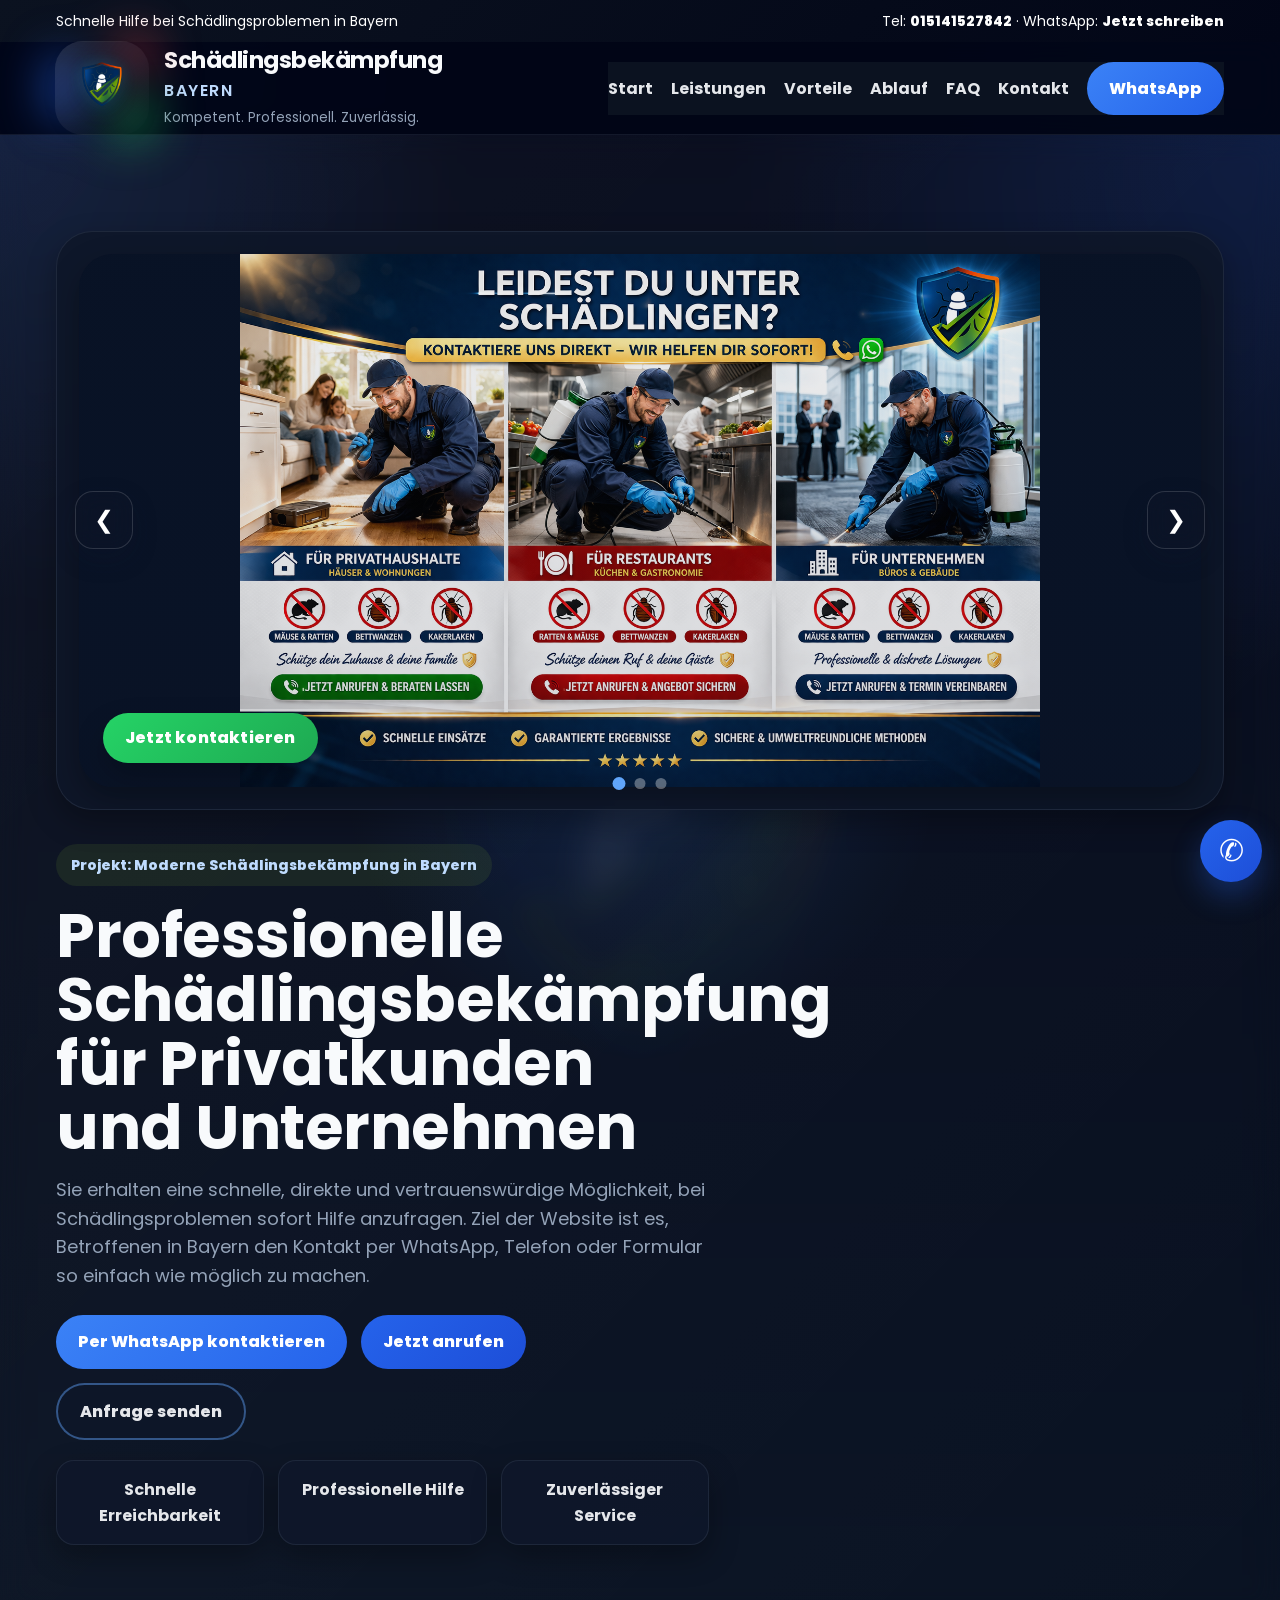
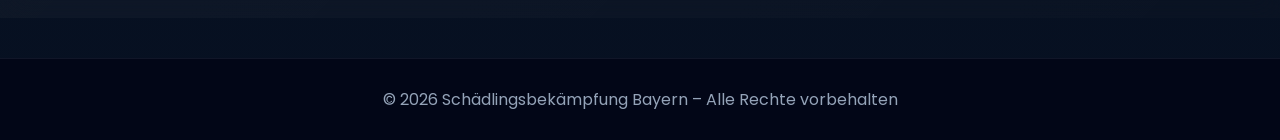
==== commit f5c047ef: "Add files via upload" ====
--- a/index.html
+++ b/index.html
@@ -3,2415 +3,119 @@
 <head>
   <meta charset="UTF-8" />
   <meta name="viewport" content="width=device-width, initial-scale=1.0" />
-  <title>Schädlingsbekämpfung Bayern</title>
-  <meta
-    name="description"
-    content="Professionelle Schädlingsbekämpfung in Bayern. Schnelle Hilfe, direkte Kontaktaufnahme per WhatsApp, Telefon oder Kontaktformular."
-  />
+  <title>Hero | Schädlingsbekämpfung Bayern</title>
+  <meta name="description" content="Schädlingsbekämpfung Bayern – Hero" />
   <link rel="preconnect" href="https://fonts.googleapis.com">
   <link rel="preconnect" href="https://fonts.gstatic.com" crossorigin>
   <link href="https://fonts.googleapis.com/css2?family=Poppins:wght@300;400;500;600;700;800&display=swap" rel="stylesheet">
-  <style>
-    :root{
-      --navy:#0f172a;
-      --navy-2:#020617;
-      --green:#16a34a;
-      --green-2:#15803d;
-      --orange:#ea580c;
-      --orange-2:#c2410c;
-      --text:#0f172a;
-      --muted:#64748b;
-      --bg:#f6f8fb;
-      --bg-2:#eef2f7;
-      --card:#ffffff;
-      --line:#e2e8f0;
-      --white-soft:rgba(255,255,255,.92);
-      --shadow:0 10px 25px rgba(15,23,42,.06);
-      --shadow-strong:0 20px 45px rgba(15,23,42,.10);
-      --radius:24px;
-      --radius-sm:18px;
-      --max:1180px;
-      --dark-1:#0f172a;
-      --dark-2:#111827;
-    }
-
-    *{box-sizing:border-box}
-    html{scroll-behavior:smooth}
-    body{
-      margin:0;
-      font-family:'Poppins', Arial, Helvetica, sans-serif;
-      color:var(--text);
-      background:var(--bg);
-      line-height:1.6;
-      overflow-x:hidden;
-    }
-
-    a{text-decoration:none;color:inherit}
-    img{max-width:100%;display:block}
-    button,input,textarea{font:inherit}
-
-    .container{
-      width:min(calc(100% - 32px), var(--max));
-      margin:0 auto;
-    }
-
-    .topbar{
-      background:linear-gradient(135deg,var(--navy),var(--navy-2));
-      color:#fff;
-      padding:10px 0;
-      font-size:14px;
-    }
-
-    .topbar-inner{
-      display:flex;
-      justify-content:space-between;
-      align-items:center;
-      gap:12px;
-      flex-wrap:wrap;
-    }
-
-    .topbar a{font-weight:800}
-
-    header{
-      position:sticky;
-      top:0;
-      z-index:1000;
-      background:rgba(255,255,255,.82);
-      backdrop-filter:blur(14px);
-      border-bottom:1px solid rgba(229,231,235,.9);
-    }
-
-    .nav{
-      min-height:84px;
-      display:flex;
-      align-items:center;
-      justify-content:space-between;
-      gap:24px;
-    }
-
-    .brand{
-      display:flex;
-      align-items:center;
-      gap:16px;
-      min-width:0;
-    }
-
-    .logo-shell{
-      position:relative;
-      display:inline-flex;
-      align-items:center;
-      justify-content:center;
-      flex-shrink:0;
-      width:92px;
-      height:92px;
-      animation:logoFloat 3.2s ease-in-out infinite;
-    }
-
-    .logo-shell::before,
-    .logo-shell::after{
-      content:"";
-      position:absolute;
-      border-radius:28px;
-      pointer-events:none;
-    }
-
-    .logo-shell::before{
-      inset:-10px;
-      z-index:1;
-      filter:blur(22px);
-      background:
-        radial-gradient(circle at left center, rgba(37,99,235,.92), transparent 40%),
-        radial-gradient(circle at right top, rgba(239,68,68,.88), transparent 36%),
-        radial-gradient(circle at right bottom, rgba(34,197,94,.88), transparent 42%);
-      animation:logoGlow 2.8s ease-in-out infinite alternate;
-    }
-
-    .logo-shell::after{
-      inset:-1px;
-      z-index:2;
-      background:linear-gradient(135deg, rgba(255,255,255,.12), rgba(255,255,255,0));
-      animation:logoShine 3.8s linear infinite;
-      mix-blend-mode:screen;
-    }
-
-    .logo-shell img{
-      width:76px;
-      height:auto;
-      object-fit:contain;
-      position:relative;
-      z-index:3;
-      filter:
-        drop-shadow(0 12px 22px rgba(0,0,0,.22))
-        drop-shadow(0 0 8px rgba(37,99,235,.25))
-        drop-shadow(0 0 8px rgba(34,197,94,.20));
-      animation:logoPulse 2.6s ease-in-out infinite;
-      transform-origin:center;
-    }
-
-    .brand-text h1{
-      font-size:23px;
-      line-height:1.1;
-      margin:0;
-      color:var(--navy);
-    }
-
-    .brand-text span{
-      display:block;
-      color:var(--green);
-      font-weight:600;
-      letter-spacing:1.5px;
-      margin-top:4px;
-    }
-
-    .brand-text small{
-      color:var(--muted);
-      display:block;
-      margin-top:4px;
-    }
-
-    .nav-links{
-      display:flex;
-      flex-wrap:wrap;
-      gap:18px;
-      align-items:center;
-      font-weight:700;
-    }
-
-    .menu-toggle{
-      display:none;
-      align-items:center;
-      justify-content:center;
-      width:52px;
-      height:52px;
-      border:none;
-      border-radius:16px;
-      background:linear-gradient(135deg,var(--navy),#1e293b);
-      color:#fff;
-      font-size:26px;
-      cursor:pointer;
-      box-shadow:var(--shadow);
-    }
-
-    .menu-toggle:focus-visible{
-      outline:3px solid rgba(34,197,94,.25);
-      outline-offset:2px;
-    }
-
-    .nav-links > a:not(.btn){
-      position:relative;
-    }
-
-    .nav-links > a:not(.btn)::after{
-      content:"";
-      position:absolute;
-      left:0;
-      bottom:-6px;
-      width:0;
-      height:2px;
-      background:var(--green);
-      transition:all .25s ease;
-    }
-
-    .nav-links > a:not(.btn):hover::after{
-      width:100%;
-    }
-
-    .btn{
-      display:inline-flex;
-      align-items:center;
-      justify-content:center;
-      gap:10px;
-      padding:14px 22px;
-      border-radius:999px;
-      font-weight:800;
-      border:none;
-      cursor:pointer;
-      transition:.25s ease;
-      text-align:center;
-    }
-
-    .btn:hover{transform:translateY(-3px) scale(1.02)}
-    .btn-primary{background:var(--navy); color:#fff}
-    .btn-green{background:linear-gradient(135deg,var(--green),var(--green-2)); color:#fff}
-    .btn-outline{border:2px solid var(--navy); color:var(--navy); background:#fff}
-    .btn-orange{background:linear-gradient(135deg,var(--orange),var(--orange-2)); color:#fff}
-
-    .hero{
-      position:relative;
-      overflow:hidden;
-      padding:88px 0 64px;
-      background:
-        radial-gradient(circle at top right, rgba(239,125,34,.12), transparent 26%),
-        radial-gradient(circle at top left, rgba(37,99,235,.08), transparent 22%),
-        linear-gradient(180deg,#ffffff 0%,#f4f6f8 100%);
-      isolation:isolate;
-    }
-
-    .hero::before{
-      content:"";
-      position:absolute;
-      top:50%;
-      left:50%;
-      width:min(72vw, 760px);
-      height:min(72vw, 760px);
-      transform:translate(-50%,-50%);
-      background:url('logo.png') center/contain no-repeat;
-      opacity:.06;
-      filter:blur(2px) saturate(1.05);
-      pointer-events:none;
-      z-index:0;
-    }
-
-    .hero::after{
-      content:"";
-      position:absolute;
-      inset:0;
-      background:
-        radial-gradient(circle at 50% 42%, rgba(255,255,255,.28), transparent 28%),
-        linear-gradient(135deg, rgba(255,255,255,.22), rgba(255,255,255,.06));
-      backdrop-filter:blur(14px);
-      -webkit-backdrop-filter:blur(14px);
-      pointer-events:none;
-      z-index:0;
-    }
-
-    .hero-grid{
-      position:relative;
-      z-index:1;
-      display:grid;
-      grid-template-columns:1.12fr .88fr;
-      gap:28px;
-      align-items:center;
-    }
-
-    .hero-badge{
-      display:inline-flex;
-      align-items:center;
-      gap:10px;
-      padding:10px 15px;
-      background:rgba(120,162,47,.13);
-      color:#4d6d18;
-      border-radius:999px;
-      font-weight:800;
-      margin-bottom:18px;
-      font-size:14px;
-    }
-
-    .hero h2{
-      margin:0 0 16px;
-      font-size:clamp(34px,5vw,62px);
-      line-height:1.03;
-      color:var(--navy);
-      max-width:760px;
-    }
-
-    .hero p{
-      margin:0 0 24px;
-      font-size:18px;
-      color:var(--muted);
-      max-width:720px;
-    }
-
-    .hero-actions{
-      display:flex;
-      flex-wrap:wrap;
-      gap:14px;
-      margin-bottom:20px;
-    }
-
-    .feature-row{
-      display:grid;
-      grid-template-columns:repeat(3,1fr);
-      gap:14px;
-      margin-top:20px;
-    }
-
-    .feature{
-      background:rgba(255,255,255,.78);
-      border:1px solid rgba(255,255,255,.55);
-      border-radius:18px;
-      padding:16px;
-      box-shadow:var(--shadow);
-      font-weight:700;
-      text-align:center;
-      backdrop-filter:blur(10px);
-      -webkit-backdrop-filter:blur(10px);
-    }
-
-    .glass-card,
-    .hero-card,
-    .contact-box,
-    .form-box,
-    .about-box,
-    .benefit-card,
-    .service-card,
-    .trust-card,
-    .faq-item{
-      background:var(--white-soft);
-      border:1px solid rgba(255,255,255,.6);
-      border-radius:var(--radius);
-      box-shadow:var(--shadow);
-      backdrop-filter:blur(12px);
-      -webkit-backdrop-filter:blur(12px);
-    }
-
-    .hero-card{
-      padding:28px;
-      position:relative;
-      overflow:hidden;
-    }
-
-    .hero-card::after{
-      content:"";
-      position:absolute;
-      inset:auto -40px -40px auto;
-      width:170px;
-      height:170px;
-      background:radial-gradient(circle, rgba(120,162,47,.18), transparent 70%);
-      pointer-events:none;
-    }
-
-    .hero-card h3{
-      margin-top:0;
-      color:var(--navy);
-      font-size:24px;
-    }
-
-    .hero-card ul{
-      list-style:none;
-      padding:0;
-      margin:0 0 22px;
-      display:grid;
-      gap:12px;
-    }
-
-    .hero-card li{
-      padding-left:26px;
-      position:relative;
-      font-weight:600;
-    }
-
-    .hero-card li::before{
-      content:"✓";
-      position:absolute;
-      left:0;
-      color:var(--green);
-      font-weight:900;
-    }
-
-    h1,h2,h3,h4{letter-spacing:-0.5px}
-
-    section{padding:78px 0}
-
-    .section-head{
-      text-align:center;
-      margin-bottom:38px;
-    }
-
-    .section-head h3{
-      margin:0 0 10px;
-      font-size:36px;
-      color:var(--navy);
-    }
-
-    .section-head p{
-      margin:0 auto;
-      max-width:760px;
-      color:var(--muted);
-      font-size:17px;
-    }
-
-    .services{
-      background:
-        radial-gradient(circle at top left, rgba(37,99,235,.08), transparent 20%),
-        linear-gradient(180deg,#ffffff 0%, #f4f6f8 100%);
-    }
-
-    .services-grid,
-    .benefits-grid,
-    .trust-grid{
-      display:grid;
-      grid-template-columns:repeat(3,1fr);
-      gap:22px;
-    }
-
-    .service-card,
-    .benefit-card,
-    .trust-card{
-      padding:24px;
-      transition:.25s ease;
-      text-align:center;
-    }
-
-    .service-card:hover,
-    .benefit-card:hover,
-    .trust-card:hover{
-      transform:translateY(-5px);
-      box-shadow:var(--shadow-strong);
-    }
-
-    .service-icon,
-    .benefit-icon,
-    .trust-icon{
-      width:58px;
-      height:58px;
-      margin:0 auto 16px;
-      border-radius:16px;
-      display:grid;
-      place-items:center;
-      font-size:26px;
-      background:linear-gradient(135deg, rgba(13,59,102,.1), rgba(120,162,47,.16));
-    }
-
-    .service-card h4,
-    .benefit-card h4,
-    .trust-card h4{
-      margin:0 0 10px;
-      font-size:23px;
-      color:var(--navy);
-    }
-
-    .service-card p,
-    .benefit-card p,
-    .trust-card p{
-      margin:0;
-      color:var(--muted);
-    }
-
-    .benefits-section{
-      background:
-        radial-gradient(circle at top left, rgba(37,99,235,.08), transparent 20%),
-        radial-gradient(circle at bottom right, rgba(120,162,47,.10), transparent 24%),
-        linear-gradient(180deg,#ffffff 0%, #f4f6f8 100%);
-    }
-
-    .journey-section{
-      position:relative;
-      overflow:hidden;
-      background:
-        radial-gradient(circle at 10% 10%, rgba(37,99,235,.08), transparent 18%),
-        radial-gradient(circle at 90% 8%, rgba(239,68,68,.08), transparent 18%),
-        radial-gradient(circle at 60% 90%, rgba(34,197,94,.08), transparent 20%),
-        linear-gradient(180deg,var(--dark-1) 0%, var(--dark-2) 100%);
-      color:#fff;
-      padding:92px 0;
-    }
-
-    .journey-section::before{
-      content:"";
-      position:absolute;
-      inset:0;
-      background:radial-gradient(circle at 50% 20%, rgba(255,255,255,.03), transparent 30%);
-      pointer-events:none;
-    }
-
-    .journey-head{
-      text-align:center;
-      max-width:820px;
-      margin:0 auto 54px;
-      position:relative;
-      z-index:1;
-    }
-
-    .journey-badge{
-      display:inline-block;
-      padding:8px 14px;
-      border-radius:999px;
-      background:rgba(255,255,255,.08);
-      border:1px solid rgba(255,255,255,.12);
-      color:#ffd6cb;
-      font-size:13px;
-      font-weight:800;
-      margin-bottom:14px;
-      letter-spacing:.5px;
-    }
-
-    .journey-head h3{
-      margin:0 0 12px;
-      font-size:clamp(30px,4vw,46px);
-      line-height:1.08;
-      color:#fff;
-    }
-
-    .journey-head p{
-      margin:0;
-      color:rgba(255,255,255,.76);
-      font-size:17px;
-    }
-
-    .zigzag{
-      max-width:980px;
-      margin:0 auto;
-      position:relative;
-      z-index:1;
-    }
-
-    .step{
-      display:grid;
-      grid-template-columns:1fr 52px 1fr;
-      align-items:center;
-      gap:18px;
-      margin:0 0 18px;
-    }
-
-    .step.right .step-card{ grid-column:3; }
-    .step.left .step-card{ grid-column:1; }
-
-    .step-card{
-      position:relative;
-      background:rgba(255,255,255,.06);
-      border:1px solid rgba(255,255,255,.10);
-      border-radius:28px;
-      padding:22px;
-      box-shadow:0 20px 50px rgba(0,0,0,.26);
-      backdrop-filter:blur(10px);
-      min-height:340px;
-      overflow:hidden;
-    }
-
-    .step-card::before{
-      content:"";
-      position:absolute;
-      inset:0;
-      background:
-        radial-gradient(circle at top left, rgba(255,255,255,.10), transparent 28%),
-        linear-gradient(135deg, rgba(255,255,255,.05), rgba(255,255,255,0));
-      pointer-events:none;
-    }
-
-    .step-image{
-      position:relative;
-      border-radius:24px;
-      padding:18px;
-      min-height:210px;
-      display:flex;
-      align-items:center;
-      justify-content:center;
-      overflow:hidden;
-      background:
-        linear-gradient(135deg, rgba(255,255,255,.18), rgba(255,255,255,.05)),
-        rgba(255,255,255,.06);
-      border:1px solid rgba(255,255,255,.18);
-      box-shadow:
-        inset 0 1px 0 rgba(255,255,255,.22),
-        inset 0 -14px 28px rgba(255,255,255,.03),
-        0 12px 30px rgba(0,0,0,.18);
-      backdrop-filter:blur(16px) saturate(1.1);
-      -webkit-backdrop-filter:blur(16px) saturate(1.1);
-      isolation:isolate;
-    }
-
-    .step-image::before{
-      content:"";
-      position:absolute;
-      inset:0;
-      background:
-        radial-gradient(circle at 18% 18%, rgba(255,255,255,.28), transparent 22%),
-        linear-gradient(180deg, rgba(255,255,255,.10), rgba(255,255,255,0) 35%),
-        radial-gradient(circle at 85% 85%, rgba(37,99,235,.10), transparent 24%),
-        radial-gradient(circle at 15% 85%, rgba(255,138,104,.09), transparent 24%);
-      pointer-events:none;
-      z-index:1;
-    }
-
-    .step-image::after{
-      content:"";
-      position:absolute;
-      top:10px;
-      left:12px;
-      right:12px;
-      height:34%;
-      border-radius:18px;
-      background:linear-gradient(180deg, rgba(255,255,255,.24), rgba(255,255,255,0));
-      opacity:.8;
-      pointer-events:none;
-      z-index:1;
-    }
-
-    .step-image img{
-      width:100%;
-      max-width:270px;
-      max-height:220px;
-      object-fit:contain;
-      position:relative;
-      z-index:2;
-      filter:
-        drop-shadow(0 18px 26px rgba(0,0,0,.34))
-        drop-shadow(0 0 8px rgba(255,255,255,.08));
-    }
-
-    .step-content{
-      margin-top:18px;
-      position:relative;
-      z-index:2;
-    }
-
-    .step-no{
-      display:inline-flex;
-      width:42px;
-      height:42px;
-      border-radius:50%;
-      align-items:center;
-      justify-content:center;
-      background:linear-gradient(135deg,#ff8d63,#ff694f);
-      color:#fff;
-      font-weight:900;
-      box-shadow:0 0 18px rgba(255,105,79,.36);
-      margin-bottom:12px;
-      font-size:15px;
-    }
-
-    .step-content h4{
-      margin:0 0 10px;
-      font-size:28px;
-      line-height:1.15;
-      color:#fff;
-    }
-
-    .step-content p{
-      margin:0;
-      color:rgba(255,255,255,.82);
-      font-size:16px;
-    }
-
-    .flow-line{
-      position:relative;
-      width:24px;
-      height:360px;
-      margin:8px auto 18px;
-      opacity:.2;
-      transform:translateY(24px);
-      transition:opacity .6s ease, transform .6s ease;
-      grid-column:2;
-    }
-
-    .flow-line.active{
-      opacity:1;
-      transform:translateY(0);
-    }
-
-    .flow-line::before{
-      content:"";
-      position:absolute;
-      top:0;
-      left:50%;
-      width:2px;
-      height:calc(100% - 24px);
-      transform:translateX(-50%);
-      border-radius:999px;
-      background:linear-gradient(
-        180deg,
-        rgba(255,120,90,0) 0%,
-        rgba(255,120,90,.95) 12%,
-        rgba(255,120,90,.95) 88%,
-        rgba(255,120,90,0) 100%
-      );
-      box-shadow:
-        0 0 8px rgba(255,120,90,.9),
-        0 0 18px rgba(255,120,90,.45);
-    }
-
-    .flow-line::after{
-      content:"";
-      position:absolute;
-      top:18px;
-      left:50%;
-      width:6px;
-      height:54px;
-      transform:translateX(-50%);
-      border-radius:999px;
-      background:linear-gradient(180deg, rgba(255,255,255,0), rgba(255,210,180,1), rgba(255,255,255,0));
-      filter:blur(1px);
-      box-shadow:0 0 12px rgba(255,190,150,.9);
-    }
-
-    .flow-line.active::after{
-      animation:flowShine 1.8s linear infinite;
-    }
-
-    .flow-dot{
-      position:absolute;
-      left:50%;
-      width:8px;
-      height:8px;
-      transform:translateX(-50%);
-      border-radius:50%;
-      background:var(--orange);
-      box-shadow:
-        0 0 8px rgba(255,138,104,.95),
-        0 0 18px rgba(255,138,104,.5);
-    }
-
-    .flow-dot::before{
-      content:"";
-      position:absolute;
-      inset:-6px;
-      border-radius:50%;
-      background:radial-gradient(circle, rgba(255,150,120,.35), rgba(255,150,120,0));
-    }
-
-    .flow-dot.top{top:64px}
-    .flow-dot.middle{top:178px}
-    .flow-dot.bottom{top:292px}
-
-    .flow-arrow-head{
-      position:absolute;
-      left:50%;
-      bottom:0;
-      width:16px;
-      height:16px;
-      transform:translateX(-50%) rotate(45deg);
-      border-right:3px solid var(--orange);
-      border-bottom:3px solid var(--orange);
-      filter:
-        drop-shadow(0 0 8px rgba(255,138,104,.95))
-        drop-shadow(0 0 18px rgba(255,138,104,.45));
-    }
-
-    .flow-line.active .flow-arrow-head{
-      animation:arrowDrop 1.2s ease-in-out infinite;
-    }
-
-    .flow-line.active .flow-dot{
-      animation:dotPulse 1.5s ease-in-out infinite;
-    }
-
-    .flow-line.active .flow-dot.middle{animation-delay:.2s}
-    .flow-line.active .flow-dot.bottom{animation-delay:.4s}
-
-    .journey-cta{
-      margin-top:20px;
-      text-align:center;
-    }
-
-    .journey-cta a{
-      display:inline-flex;
-      align-items:center;
-      justify-content:center;
-      gap:12px;
-      padding:17px 28px;
-      border-radius:999px;
-      font-weight:800;
-      font-size:17px;
-      color:#fff;
-      background:linear-gradient(135deg,#25d366,#1ebd59);
-      box-shadow:
-        0 10px 24px rgba(37,211,102,.35),
-        0 0 0 1px rgba(255,255,255,.08) inset;
-      transition:.25s ease;
-      position:relative;
-      overflow:hidden;
-    }
-
-    .journey-cta a::before{
-      content:"";
-      position:absolute;
-      inset:0;
-      background:linear-gradient(120deg, transparent 18%, rgba(255,255,255,.24) 48%, transparent 74%);
-      transform:translateX(-130%);
-      animation:ctaShine 2.6s linear infinite;
-    }
-
-    .journey-cta a:hover{
-      transform:translateY(-2px) scale(1.02);
-    }
-
-    .journey-cta a .arrow{
-      filter:drop-shadow(0 0 10px rgba(255,255,255,.32));
-      animation:waArrowGlow 1.2s ease-in-out infinite;
-    }
-
-    .trust-section{
-      background:linear-gradient(180deg,#ffffff 0%,#f4f6f8 100%);
-    }
-
-    .faq-section{
-      background:linear-gradient(180deg,#f4f6f8 0%,#ffffff 100%);
-    }
-
-    .faq-wrap{
-      max-width:920px;
-      margin:0 auto;
-      display:grid;
-      gap:16px;
-    }
-
-    .faq-item{
-      overflow:hidden;
-      opacity:1 !important;
-      transform:none !important;
-    }
-
-    .faq-question{
-      width:100%;
-      background:none;
-      border:none;
-      cursor:pointer;
-      padding:22px 24px;
-      display:flex;
-      justify-content:space-between;
-      align-items:center;
-      gap:18px;
-      font-weight:800;
-      color:var(--navy);
-      text-align:left;
-    }
-
-    .faq-question span:last-child{
-      width:34px;
-      height:34px;
-      border-radius:50%;
-      display:inline-flex;
-      align-items:center;
-      justify-content:center;
-      font-size:24px;
-      transition:.25s ease;
-      color:#fff;
-      background:linear-gradient(135deg,var(--green),var(--green-2));
-      flex-shrink:0;
-      line-height:1;
-    }
-
-    .faq-item.active .faq-question span:last-child{
-      transform:rotate(45deg);
-    }
-
-    .faq-answer{
-      max-height:0;
-      overflow:hidden;
-      transition:max-height .35s ease, opacity .25s ease, padding-top .25s ease;
-      opacity:0;
-      padding:0 24px;
-    }
-
-    .faq-item.active .faq-answer{
-      opacity:1;
-      padding-top:0;
-      border-top:1px solid rgba(15,23,42,.06);
-    }
-
-    .faq-answer-inner{
-      padding:18px 0 22px;
-      color:var(--muted);
-      font-size:15px;
-      line-height:1.8;
-    }
-
-    .about-grid, .contact-grid{
-      display:grid;
-      gap:24px;
-      grid-template-columns:1fr 1fr;
-    }
-
-    .about-box, .contact-box, .form-box{padding:28px}
-
-    .about-box h4, .contact-box h4, .form-box h4{
-      margin:0 0 14px;
-      color:var(--navy);
-      font-size:28px;
-    }
-
-    .about-points{
-      display:grid;
-      gap:14px;
-      margin-top:18px;
-    }
-
-    .point{
-      background:#f9fafb;
-      border:1px solid var(--line);
-      border-radius:14px;
-      padding:14px 16px;
-      font-weight:700;
-    }
-
-    .contact-list{
-      display:grid;
-      gap:14px;
-      margin-top:18px;
-    }
-
-    .contact-item{
-      border:1px solid var(--line);
-      background:#f9fafb;
-      border-radius:16px;
-      padding:16px;
-    }
-
-    .contact-item strong{
-      display:block;
-      color:var(--navy);
-      margin-bottom:6px;
-    }
-
-    form{
-      display:grid;
-      gap:14px;
-      margin-top:10px;
-    }
-
-    input, textarea{
-      width:100%;
-      padding:14px 16px;
-      border-radius:14px;
-      border:1px solid #cfd5dc;
-      outline:none;
-      background:#fff;
-    }
-
-    input:focus, textarea:focus{
-      border-color:var(--navy);
-      box-shadow:0 0 0 4px rgba(13,59,102,.08);
-    }
-
-    textarea{
-      min-height:150px;
-      resize:vertical;
-    }
-
-    .cta{
-      background:linear-gradient(135deg,var(--navy),#155083);
-      color:#fff;
-      border-radius:28px;
-      padding:30px;
-      display:flex;
-      align-items:center;
-      justify-content:space-between;
-      gap:18px;
-      flex-wrap:wrap;
-      box-shadow:var(--shadow-strong);
-    }
-
-    .cta h4{
-      margin:0 0 6px;
-      font-size:30px;
-    }
-
-    footer{
-      background:#0b2f52;
-      color:rgba(255,255,255,.86);
-      padding:28px 0;
-      text-align:center;
-      margin-top:40px;
-    }
-
-    .whatsapp-float{
-      position:fixed;
-      right:18px;
-      bottom:18px;
-      width:62px;
-      height:62px;
-      border-radius:50%;
-      background:#25d366;
-      color:#fff;
-      display:grid;
-      place-items:center;
-      font-size:30px;
-      box-shadow:0 14px 24px rgba(37,211,102,.34);
-      z-index:1001;
-    }
-
-    .reveal{
-      opacity:0;
-      transform:translateY(48px);
-      transition:opacity .85s ease, transform .85s ease;
-      will-change:transform, opacity;
-    }
-
-    .reveal.active{
-      opacity:1;
-      transform:translateY(0);
-    }
-
-    @keyframes logoFloat{
-      0%,100%{transform:translateY(0)}
-      50%{transform:translateY(-7px)}
-    }
-    @keyframes logoPulse{
-      0%,100%{transform:scale(1)}
-      50%{transform:scale(1.035)}
-    }
-    @keyframes logoGlow{
-      0%{opacity:.72; transform:scale(.98)}
-      100%{opacity:1; transform:scale(1.04)}
-    }
-    @keyframes logoShine{
-      0%{transform:translateX(-18px); opacity:0}
-      15%{opacity:.5}
-      50%{opacity:.18}
-      100%{transform:translateX(18px); opacity:0}
-    }
-    @keyframes flowShine{
-      0%{top:10px; opacity:0}
-      15%{opacity:1}
-      85%{opacity:1}
-      100%{top:calc(100% - 84px); opacity:0}
-    }
-    @keyframes arrowDrop{
-      0%,100%{transform:translateX(-50%) translateY(0) rotate(45deg); opacity:.8}
-      50%{transform:translateX(-50%) translateY(7px) rotate(45deg); opacity:1}
-    }
-    @keyframes dotPulse{
-      0%,100%{transform:translateX(-50%) scale(1); opacity:.8}
-      50%{transform:translateX(-50%) scale(1.35); opacity:1}
-    }
-    @keyframes ctaShine{
-      100%{transform:translateX(130%)}
-    }
-    @keyframes waArrowGlow{
-      0%,100%{transform:translateX(0); opacity:.8}
-      50%{transform:translateX(4px); opacity:1}
-    }
-
-
-
-    .gallery-section{
-      background:linear-gradient(180deg,#ffffff 0%,#f4f6f8 100%);
-    }
-
-    .hero-showcase-wrap{
-      position:relative;
-      z-index:1;
-      margin-bottom:34px;
-    }
-
-    .gallery-slider{
-      position:relative;
-      width:100%;
-      overflow:hidden;
-      border-radius:36px;
-      background:rgba(255,255,255,.55);
-      border:1px solid rgba(255,255,255,.72);
-      box-shadow:0 24px 65px rgba(15,23,42,.14);
-      backdrop-filter:blur(12px);
-      -webkit-backdrop-filter:blur(12px);
-    }
-
-    .gallery-track{
-      display:flex;
-      transition:transform .58s cubic-bezier(.22,.61,.36,1);
-      will-change:transform;
-    }
-
-    .gallery-slide{
-      min-width:100%;
-      padding:22px;
-    }
-
-    .gallery-card{
-      position:relative;
-      overflow:hidden;
-      min-height:auto;
-      aspect-ratio:16 / 9;
-      border-radius:34px;
-      background:#081225;
-      box-shadow:0 20px 48px rgba(15,23,42,.22);
-      isolation:isolate;
-    }
-
-    .gallery-card img{
-      position:absolute;
-      inset:0;
-      width:100%;
-      height:100%;
-      object-fit:contain;
-      object-position:center center;
-      z-index:0;
-      transform:none;
-      background:#081225;
-    }
-
-    .gallery-card::before{
-      content:"";
-      position:absolute;
-      inset:0;
-      z-index:1;
-      background:linear-gradient(180deg, rgba(15,23,42,.06) 0%, rgba(15,23,42,.18) 100%);
-    }
-
-    .gallery-overlay{
-      position:relative;
-      z-index:2;
-      display:flex;
-      flex-direction:column;
-      justify-content:flex-end;
-      align-items:flex-start;
-      min-height:100%;
-      padding:0;
-      color:#fff;
-    }
-    .slide-whatsapp-btn{
-      position:absolute;
-      left:24px;
-      bottom:24px;
-      z-index:3;
-      display:inline-flex;
-      align-items:center;
-      justify-content:center;
-      min-height:48px;
-      padding:12px 22px;
-      border-radius:999px;
-      background:linear-gradient(135deg,#25D366,#1ea952);
-      color:#fff;
-      font-weight:800;
-      letter-spacing:.2px;
-      box-shadow:0 14px 30px rgba(0,0,0,.22);
-      transition:transform .25s ease, box-shadow .25s ease;
-    }
-
-    .slide-whatsapp-btn:hover{
-      transform:translateY(-2px);
-      box-shadow:0 18px 34px rgba(0,0,0,.28);
-    }
-
-
-    .gallery-badge{
-      display:inline-flex;
-      align-items:center;
-      gap:8px;
-      padding:12px 22px;
-      border-radius:999px;
-      background:rgba(255,255,255,.16);
-      border:1px solid rgba(255,255,255,.18);
-      backdrop-filter:blur(8px);
-      -webkit-backdrop-filter:blur(8px);
-      font-weight:700;
-      letter-spacing:.12em;
-      text-transform:uppercase;
-      font-size:13px;
-      margin-bottom:22px;
-    }
-
-    .gallery-overlay h4{
-      margin:0 0 14px;
-      max-width:650px;
-      font-size:clamp(52px,7vw,94px);
-      line-height:.95;
-      letter-spacing:-0.06em;
-      font-weight:800;
-    }
-
-    .gallery-overlay p{
-      margin:0;
-      max-width:700px;
-      color:rgba(255,255,255,.88);
-      font-size:clamp(18px,2vw,21px);
-      line-height:1.5;
-    }
-
-    .gallery-meta{
-      display:flex;
-      flex-wrap:wrap;
-      gap:12px;
-      margin-top:26px;
-    }
-
-    .gallery-meta span{
-      display:inline-flex;
-      align-items:center;
-      padding:10px 18px;
-      border-radius:999px;
-      background:rgba(255,255,255,.14);
-      border:1px solid rgba(255,255,255,.14);
-      color:#fff;
-      font-weight:700;
-      backdrop-filter:blur(8px);
-      -webkit-backdrop-filter:blur(8px);
-    }
-
-    .gallery-actions{
-      display:flex;
-      flex-wrap:wrap;
-      gap:14px;
-      margin-top:34px;
-    }
-
-    .gallery-actions .btn{
-      min-width:210px;
-      padding:16px 26px;
-      font-size:18px;
-      border-radius:18px;
-      box-shadow:none;
-    }
-
-    .gallery-actions .btn.btn-outline{
-      border-color:rgba(255,255,255,.32);
-      color:#fff;
-      background:rgba(255,255,255,.12);
-    }
-
-    .gallery-actions .btn.btn-outline:hover{
-      background:rgba(255,255,255,.22);
-    }
-
-    .gallery-controls{
-      position:absolute;
-      top:50%;
-      left:18px;
-      right:18px;
-      display:flex;
-      justify-content:space-between;
-      transform:translateY(-50%);
-      pointer-events:none;
-      z-index:4;
-    }
-
-    .gallery-btn{
-      width:58px;
-      height:58px;
-      border:none;
-      border-radius:18px;
-      display:grid;
-      place-items:center;
-      font-size:24px;
-      color:#fff;
-      background:rgba(15,23,42,.42);
-      border:1px solid rgba(255,255,255,.14);
-      backdrop-filter:blur(10px);
-      -webkit-backdrop-filter:blur(10px);
-      cursor:pointer;
-      box-shadow:0 10px 26px rgba(15,23,42,.18);
-      pointer-events:auto;
-      transition:.25s ease;
-    }
-
-    .gallery-btn:hover{
-      transform:scale(1.04);
-      background:rgba(15,23,42,.6);
-    }
-
-    .gallery-dots{
-      position:absolute;
-      left:50%;
-      bottom:20px;
-      transform:translateX(-50%);
-      display:flex;
-      justify-content:center;
-      gap:10px;
-      z-index:4;
-    }
-
-    .gallery-dot{
-      width:11px;
-      height:11px;
-      border:none;
-      border-radius:50%;
-      background:rgba(255,255,255,.34);
-      cursor:pointer;
-      transition:.25s ease;
-      padding:0;
-      font-size:0;
-      line-height:0;
-      color:transparent;
-      text-indent:-9999px;
-      overflow:hidden;
-      box-shadow:none;
-    }
-
-    .gallery-dot.active{
-      background:#fff;
-      transform:scale(1.18);
-    }
-
-    .hero-intro{
-      position:relative;
-      z-index:1;
-      display:grid;
-      grid-template-columns:1.12fr .88fr;
-      gap:28px;
-      align-items:start;
-    }
-
-    .hero-note{
-      padding:24px 26px;
-    }
-
-    @media (max-width: 980px){
-      .hero-grid,
-      .services-grid,
-      .benefits-grid,
-      .trust-grid,
-      .about-grid,
-      .contact-grid,
-      .feature-row,
-      .hero-intro{
-        grid-template-columns:1fr;
-      }
-
-      .nav{
-        padding:14px 0;
-        flex-direction:column;
-        align-items:flex-start;
-      }
-
-      .nav-links{
-        width:100%;
-        gap:12px;
-      }
-
-      .step{
-        grid-template-columns:1fr;
-      }
-
-      .step.right .step-card,
-      .step.left .step-card,
-      .flow-line{
-        grid-column:auto;
-      }
-
-      .flow-line{
-        height:220px;
-        margin:8px auto 24px;
-      }
-
-      .logo-shell{
-        width:86px;
-        height:86px;
-      }
-
-      .logo-shell img{
-        width:72px;
-      }
-
-      .hero::before{
-        width:min(95vw, 520px);
-        height:min(95vw, 520px);
-        opacity:.07;
-      }
-    }
-
-    @media (max-width: 640px){
-      html, body{
-        overflow-x:hidden;
-      }
-
-      .container{
-        width:min(calc(100% - 20px), var(--max));
-      }
-
-      .topbar{
-        font-size:12px;
-        padding:8px 0;
-      }
-
-      .topbar-inner{
-        flex-direction:column;
-        align-items:flex-start;
-        gap:6px;
-      }
-
-      .nav{
-        min-height:auto;
-        padding:12px 0;
-        gap:14px;
-        align-items:center;
-      }
-
-      .brand{
-        gap:12px;
-        width:calc(100% - 66px);
-      }
-
-      .logo-shell{
-        width:72px;
-        height:72px;
-      }
-
-      .logo-shell img{
-        width:60px;
-      }
-
-      .brand-text h1{
-        font-size:18px;
-      }
-
-      .brand-text span{
-        font-size:14px;
-        letter-spacing:1px;
-      }
-
-      .brand-text small{
-        font-size:12px;
-      }
-
-      .menu-toggle{
-        display:inline-flex;
-        margin-left:auto;
-      }
-
-      .nav-links{
-        display:none;
-        grid-template-columns:1fr;
-        width:100%;
-        gap:10px;
-        font-size:15px;
-        padding:14px;
-        border-radius:20px;
-        background:#ffffff;
-        border:1px solid var(--line);
-        box-shadow:0 14px 30px rgba(15,23,42,.08);
-      }
-
-      .nav-links.open{
-        display:grid;
-      }
-
-      .nav-links a{
-        text-align:center;
-        padding:13px 14px;
-        border-radius:14px;
-        background:#f1f5f9;
-        color:var(--navy);
-        border:1px solid #e2e8f0;
-      }
-
-      .nav-links .btn,
-      .nav-links a.btn{
-        grid-column:1 / -1;
-        width:100%;
-        background:linear-gradient(135deg,var(--green),var(--green-2));
-        color:#fff;
-        border:none;
-      }
-
-      .hero{
-        padding:46px 0 38px;
-      }
-
-      .gallery-slider{
-        border-radius:28px;
-      }
-
-      .gallery-slide{
-        padding:12px;
-      }
-
-      .gallery-card{
-        aspect-ratio:4 / 3;
-        border-radius:28px;
-        background:#081225;
-      }
-
-      .gallery-card img{
-        object-fit:contain;
-        object-position:center center;
-        transform:none;
-      }
-
-      .slide-whatsapp-btn{
-        left:16px;
-        right:16px;
-        bottom:16px;
-        min-height:50px;
-        padding:12px 18px;
-        font-size:15px;
-      }
-
-      .gallery-controls{
-        display:none;
-      }
-
-      .gallery-dots{
-        bottom:14px;
-      }
-
-      .hero::before{
-        width:360px;
-        height:360px;
-        opacity:.07;
-      }
-
-      .hero h2{
-        font-size:32px;
-        line-height:1.08;
-        margin-bottom:12px;
-      }
-
-      .hero p{
-        font-size:15px;
-        line-height:1.7;
-        margin-bottom:18px;
-      }
-
-      .hero-badge{
-        font-size:12px;
-        padding:8px 12px;
-        margin-bottom:14px;
-      }
-
-      .hero-actions{
-        flex-direction:column;
-        gap:10px;
-        margin-bottom:18px;
-      }
-
-      .btn{
-        width:100%;
-        min-height:52px;
-        padding:14px 18px;
-        font-size:15px;
-      }
-
-      .feature-row{
-        gap:10px;
-        margin-top:14px;
-      }
-
-      .feature{
-        padding:14px;
-        font-size:14px;
-        border-radius:16px;
-      }
-
-      .hero-card,
-      .about-box,
-      .contact-box,
-      .form-box,
-      .service-card,
-      .benefit-card,
-      .trust-card,
-      .faq-item{
-        padding:20px;
-        border-radius:20px;
-      }
-
-      .hero-card h3,
-      .about-box h4,
-      .contact-box h4,
-      .form-box h4,
-      .service-card h4,
-      .benefit-card h4,
-      .trust-card h4{
-        font-size:22px;
-        line-height:1.2;
-      }
-
-      section{
-        padding:56px 0;
-      }
-
-      .section-head{
-        margin-bottom:26px;
-      }
-
-      .section-head h3,
-      .journey-head h3{
-        font-size:28px;
-        line-height:1.15;
-      }
-
-      .section-head p,
-      .journey-head p{
-        font-size:15px;
-        line-height:1.7;
-      }
-
-      .journey-section{
-        padding:64px 0;
-      }
-
-      .journey-head{
-        margin-bottom:30px;
-      }
-
-      .journey-badge{
-        font-size:11px;
-        padding:7px 12px;
-      }
-
-      .step-card{
-        min-height:auto;
-        padding:18px;
-        border-radius:22px;
-      }
-
-      .step-image{
-        min-height:170px;
-        padding:14px;
-        border-radius:18px;
-      }
-
-      .step-image img{
-        max-width:200px;
-        max-height:160px;
-      }
-
-      .step-content{
-        margin-top:14px;
-      }
-
-      .step-content h4{
-        font-size:22px;
-      }
-
-      .step-content p{
-        font-size:14px;
-        line-height:1.7;
-      }
-
-      .step-no{
-        width:38px;
-        height:38px;
-        font-size:14px;
-      }
-
-      .flow-line{
-        height:120px;
-        margin:2px auto 16px;
-      }
-
-      .flow-dot.top{top:20px}
-      .flow-dot.middle{top:52px}
-      .flow-dot.bottom{top:84px}
-
-      .flow-arrow-head{
-        width:14px;
-        height:14px;
-      }
-
-      .journey-cta{
-        margin-top:10px;
-      }
-
-      .journey-cta a{
-        width:100%;
-        padding:15px 18px;
-        font-size:15px;
-      }
-
-      .about-grid,
-      .contact-grid{
-        gap:16px;
-      }
-
-      .about-points,
-      .contact-list{
-        gap:10px;
-      }
-
-      .point,
-      .contact-item{
-        padding:14px;
-        border-radius:14px;
-        font-size:14px;
-      }
-
-      .faq-question{
-        padding:18px;
-        font-size:15px;
-      }
-
-      .faq-answer-inner{
-        padding:0 18px 18px;
-        font-size:14px;
-      }
-
-      form{
-        gap:12px;
-      }
-
-      input, textarea{
-        padding:14px;
-        border-radius:12px;
-        font-size:15px;
-      }
-
-      textarea{
-        min-height:120px;
-      }
-
-      .cta{
-        padding:22px 18px;
-        border-radius:22px;
-        text-align:center;
-        justify-content:center;
-      }
-
-      .cta h4{
-        font-size:24px;
-        line-height:1.2;
-      }
-
-      .cta > div:last-child{
-        width:100%;
-        display:grid !important;
-        grid-template-columns:1fr;
-        gap:10px !important;
-      }
-
-      footer{
-        margin-top:24px;
-        padding:22px 0 90px;
-        font-size:13px;
-      }
-
-      .whatsapp-float{
-        width:56px;
-        height:56px;
-        right:14px;
-        bottom:14px;
-        font-size:26px;
-      }
-
-      .gallery-slide{
-        padding:12px;
-      }
-
-      .hero-showcase-wrap{
-        max-width:420px;
-        margin:0 auto 22px;
-      }
-
-      .gallery-card{
-        aspect-ratio:4 / 3.15;
-        border-radius:24px;
-      }
-
-      .gallery-overlay{
-        min-height:100%;
-        padding:0;
-      }
-
-      .gallery-overlay h4{
-        font-size:clamp(30px,10vw,46px);
-      }
-
-      .gallery-btn{
-        width:42px;
-        height:42px;
-        font-size:18px;
-      }
-
-      .gallery-dots{
-        bottom:16px;
-      }
-
-    }
-  </style>
+  <link rel="stylesheet" href="style.css" />
 </head>
 <body>
-  <div class="topbar">
-    <div class="container topbar-inner">
-      <div>Schnelle Hilfe bei Schädlingsproblemen in Bayern</div>
-      <div>
+<div class="topbar">
+<div class="container topbar-inner">
+<div>Schnelle Hilfe bei Schädlingsproblemen in Bayern</div>
+<div>
         Tel: <a href="tel:+4915141527842">015141527842</a> · WhatsApp:
         <a href="https://wa.me/4915141527842" target="_blank">Jetzt schreiben</a>
-      </div>
-    </div>
-  </div>
-
-  <header>
-    <div class="container nav">
-      <a class="brand" href="#start">
-        <span class="logo-shell">
-          <img src="logo.png" alt="Schädlingsbekämpfung Bayern Logo" />
-        </span>
-        <div class="brand-text">
-          <h1>Schädlingsbekämpfung</h1>
-          <span>BAYERN</span>
-          <small>Kompetent. Professionell. Zuverlässig.</small>
-        </div>
-      </a>
-
-      <button class="menu-toggle" type="button" aria-label="Menü öffnen" aria-expanded="false" aria-controls="site-menu">☰</button>
-
-      <nav class="nav-links" id="site-menu">
-        <a href="#start">Start</a>
-                <a href="#leistungen">Leistungen</a>
-        <a href="#vorteile">Vorteile</a>
-        <a href="#ablauf">Ablauf</a>
-        <a href="#faq">FAQ</a>
-        <a href="#kontakt">Kontakt</a>
-        <a class="btn btn-green" href="https://wa.me/4915141527842?text=Hallo%2C%20ich%20brauche%20Hilfe%20bei%20einem%20Schädlingsproblem." target="_blank">WhatsApp</a>
-      </nav>
-    </div>
-  </header>
-
-  <main>
-    <section class="hero" id="start">
-      <div class="container">
-        <div class="hero-showcase-wrap reveal">
-          <div class="gallery-slider" data-gallery-slider>
-            <div class="gallery-track">
-              <div class="gallery-slide">
-                <article class="gallery-card">
-                  <img src="step4.png" alt="Schritt 1" />
-                  <div class="gallery-overlay">
-                    <a class="slide-whatsapp-btn" href="https://wa.me/4915141527842?text=Hallo%2C%20ich%20m%C3%B6chte%20jetzt%20Kontakt%20aufnehmen." target="_blank" rel="noopener">Jetzt kontaktieren</a>
-                  </div>
-                </article>
-              </div>
-
-              <div class="gallery-slide">
-                <article class="gallery-card">
-                  <img src="step5.png" alt="Schritt 2" />
-                  <div class="gallery-overlay">
-                    <a class="slide-whatsapp-btn" href="https://wa.me/4915141527842?text=Hallo%2C%20ich%20m%C3%B6chte%20jetzt%20Kontakt%20aufnehmen." target="_blank" rel="noopener">Jetzt kontaktieren</a>
-                  </div>
-                </article>
-              </div>
-
-              <div class="gallery-slide">
-                <article class="gallery-card">
-                  <img src="step6.png" alt="Schritt 3" />
-                  <div class="gallery-overlay">
-                    <a class="slide-whatsapp-btn" href="https://wa.me/4915141527842?text=Hallo%2C%20ich%20m%C3%B6chte%20jetzt%20Kontakt%20aufnehmen." target="_blank" rel="noopener">Jetzt kontaktieren</a>
-                  </div>
-                </article>
-              </div>
-            </div>
-
-            <div class="gallery-controls" aria-label="Bildersteuerung">
-              <button class="gallery-btn prev" type="button" aria-label="Vorheriges Bild">❮</button>
-              <button class="gallery-btn next" type="button" aria-label="Nächstes Bild">❯</button>
-            </div>
-
-            <div class="gallery-dots" aria-label="Bildnavigation">
-              <button class="gallery-dot active" type="button" aria-label="Bild 1"></button>
-              <button class="gallery-dot" type="button" aria-label="Bild 2"></button>
-              <button class="gallery-dot" type="button" aria-label="Bild 3"></button>
-            </div>
-          </div>
-        </div>
-
-        <div class="hero-intro">
-          <div class="reveal">
-            <span class="hero-badge">Projekt: Moderne Schädlingsbekämpfung in Bayern</span>
-            <h2>Professionelle Schädlingsbekämpfung für Privatkunden und Unternehmen</h2>
-            <p>
-              Dieses Projekt bietet eine schnelle, direkte und vertrauenswürdige Möglichkeit,
+</div>
+</div>
+</div>
+<header>
+<div class="container nav">
+<a class="brand" href="index.html" class="active-page">
+<span class="logo-shell">
+<img alt="Schädlingsbekämpfung Bayern Logo" src="logo.png"/>
+</span>
+<div class="brand-text">
+<h1>Schädlingsbekämpfung</h1>
+<span>BAYERN</span>
+<small>Kompetent. Professionell. Zuverlässig.</small>
+</div>
+</a>
+<button aria-controls="site-menu" aria-expanded="false" aria-label="Menü öffnen" class="menu-toggle" type="button">☰</button>
+<nav class="nav-links" id="site-menu">
+<a href="index.html">Start</a>
+<a href="features.html">Leistungen</a>
+<a href="features.html">Vorteile</a>
+<a href="demo.html">Ablauf</a>
+<a href="footer.html#faq">FAQ</a>
+<a href="footer.html#kontakt">Kontakt</a>
+<a class="btn btn-green" href="https://wa.me/4915141527842?text=Hallo%2C%20ich%20brauche%20Hilfe%20bei%20einem%20Schädlingsproblem." target="_blank">WhatsApp</a>
+</nav>
+</div>
+</header>
+<main>
+<section class="hero" id="hero">
+<div class="container">
+<div class="hero-showcase-wrap reveal">
+<div class="gallery-slider" data-gallery-slider="">
+<div class="gallery-track">
+<div class="gallery-slide">
+<article class="gallery-card">
+<img alt="Schritt 1" src="step4.png"/>
+<div class="gallery-overlay">
+<a class="slide-whatsapp-btn" href="https://wa.me/4915141527842?text=Hallo%2C%20ich%20m%C3%B6chte%20jetzt%20Kontakt%20aufnehmen." rel="noopener" target="_blank">Jetzt kontaktieren</a>
+</div>
+</article>
+</div>
+<div class="gallery-slide">
+<article class="gallery-card">
+<img alt="Schritt 2" src="step5.png"/>
+<div class="gallery-overlay">
+<a class="slide-whatsapp-btn" href="https://wa.me/4915141527842?text=Hallo%2C%20ich%20m%C3%B6chte%20jetzt%20Kontakt%20aufnehmen." rel="noopener" target="_blank">Jetzt kontaktieren</a>
+</div>
+</article>
+</div>
+<div class="gallery-slide">
+<article class="gallery-card">
+<img alt="Schritt 3" src="step6.png"/>
+<div class="gallery-overlay">
+<a class="slide-whatsapp-btn" href="https://wa.me/4915141527842?text=Hallo%2C%20ich%20m%C3%B6chte%20jetzt%20Kontakt%20aufnehmen." rel="noopener" target="_blank">Jetzt kontaktieren</a>
+</div>
+</article>
+</div>
+</div>
+<div aria-label="Bildersteuerung" class="gallery-controls">
+<button aria-label="Vorheriges Bild" class="gallery-btn prev" type="button">❮</button>
+<button aria-label="Nächstes Bild" class="gallery-btn next" type="button">❯</button>
+</div>
+<div aria-label="Bildnavigation" class="gallery-dots">
+<button aria-label="Bild 1" class="gallery-dot active" type="button"></button>
+<button aria-label="Bild 2" class="gallery-dot" type="button"></button>
+<button aria-label="Bild 3" class="gallery-dot" type="button"></button>
+</div>
+</div>
+</div>
+<div class="hero-intro">
+<div class="reveal">
+<span class="hero-badge">Projekt: Moderne Schädlingsbekämpfung in Bayern</span>
+<h2>Professionelle Schädlingsbekämpfung für Privatkunden und Unternehmen</h2>
+<p>
+              Sie erhalten eine schnelle, direkte und vertrauenswürdige Möglichkeit,
               bei Schädlingsproblemen sofort Hilfe anzufragen. Ziel der Website ist es,
               Betroffenen in Bayern den Kontakt per WhatsApp, Telefon oder Formular so einfach wie möglich zu machen.
             </p>
-            <div class="hero-actions">
-              <a class="btn btn-green" href="https://wa.me/4915141527842?text=Hallo%2C%20ich%20habe%20ein%20akutes%20Schädlingsproblem%20und%20brauche%20Hilfe." target="_blank">Per WhatsApp kontaktieren</a>
-              <a class="btn btn-primary" href="tel:+4915141527842">Jetzt anrufen</a>
-              <a class="btn btn-outline" href="#kontakt">Anfrage senden</a>
-            </div>
-            <div class="feature-row">
-              <div class="feature">Schnelle Erreichbarkeit</div>
-              <div class="feature">Professionelle Hilfe</div>
-              <div class="feature">Zuverlässiger Service</div>
-            </div>
-          </div>
-        </div>
-      </div>
-    </section>
-
-
-    <section class="services" id="leistungen">
-      <div class="container">
-        <div class="section-head reveal">
-          <h3>Unsere Leistungen</h3>
-          <p>
-            Wir unterstützen Privatkunden und Unternehmen mit professioneller, diskreter
-            und wirksamer Schädlingsbekämpfung in Bayern.
-          </p>
-        </div>
-
-        <div class="services-grid">
-          <article class="service-card reveal">
-            <div class="service-icon">🏠</div>
-            <h4>Privathaushalte</h4>
-            <p>
-              Schnelle Hilfe bei Schädlingsproblemen in Wohnungen, Häusern,
-              Kellern, Gärten und rund um das Zuhause.
-            </p>
-          </article>
-
-          <article class="service-card reveal">
-            <div class="service-icon">🏢</div>
-            <h4>Unternehmen & Gewerbe</h4>
-            <p>
-              Professionelle Unterstützung für Betriebe, Büros, Lager,
-              Gastronomie und gewerbliche Objekte.
-            </p>
-          </article>
-
-          <article class="service-card reveal">
-            <div class="service-icon">⚡</div>
-            <h4>Schnelle Hilfe</h4>
-            <p>
-              Direkte Kontaktaufnahme per Telefon, WhatsApp oder Formular
-              für schnelle Reaktion bei akuten Fällen.
-            </p>
-          </article>
-        </div>
-      </div>
-    </section>
-
-    <section class="benefits-section" id="vorteile">
-      <div class="container">
-        <div class="section-head reveal">
-          <h3>Warum Schädlingsbekämpfung Bayern?</h3>
-          <p>
-            Mehr als nur Bekämpfung – wir sorgen für echte Sauberkeit, Ruhe und Sicherheit in Ihrem Zuhause.
-          </p>
-        </div>
-
-        <div class="benefits-grid">
-          <article class="benefit-card reveal">
-            <div class="benefit-icon">✨</div>
-            <h4>Sauberes & hygienisches Zuhause</h4>
-            <p>
-              Befreien Sie Ihr Zuhause endgültig von Schädlingen und genießen Sie ein sauberes,
-              hygienisches und sorgenfreies Umfeld.
-            </p>
-          </article>
-
-          <article class="benefit-card reveal">
-            <div class="benefit-icon">😴</div>
-            <h4>Ruhiger & erholsamer Schlaf</h4>
-            <p>
-              Verabschieden Sie sich von Stress und nächtlicher Unruhe – schlafen Sie wieder ruhig
-              und ungestört ohne Insekten.
-            </p>
-          </article>
-
-          <article class="benefit-card reveal">
-            <div class="benefit-icon">🛡️</div>
-            <h4>Schutz für Ihre Familie</h4>
-            <p>
-              Erleben Sie echte Sauberkeit, mehr Lebensqualität und dauerhaften Schutz
-              für Sie und Ihre Familie.
-            </p>
-          </article>
-        </div>
-      </div>
-    </section>
-
-    <section class="journey-section" id="ablauf">
-      <div class="container">
-        <div class="journey-head reveal">
-          <span class="journey-badge">STARK · KLAR · WIRKSAM</span>
-          <h3>So einfach funktioniert unsere Unterstützung</h3>
-          <p>
-            In drei klaren Schritten begleiten wir Sie von der ersten Anfrage bis zur wirksamen Lösung.
-          </p>
-        </div>
-
-        <div class="zigzag">
-          <div class="step right">
-            <article class="step-card reveal">
-              <div class="step-image">
-                <img src="step1.png" alt="Schädlingsproblem melden" />
-              </div>
-              <div class="step-content">
-                <div class="step-no">01</div>
-                <h4>Problem melden</h4>
-                <p>
-                  Sie kontaktieren uns schnell und unkompliziert per WhatsApp, Telefon oder Formular
-                  und schildern Ihr Anliegen.
-                </p>
-              </div>
-            </article>
-          </div>
-
-          <div class="flow-line reveal" aria-hidden="true">
-            <span class="flow-dot top"></span>
-            <span class="flow-dot middle"></span>
-            <span class="flow-dot bottom"></span>
-            <span class="flow-arrow-head"></span>
-          </div>
-
-          <div class="step left">
-            <article class="step-card reveal">
-              <div class="step-image">
-                <img src="step2.png" alt="Professionelle Analyse und Lösung" />
-              </div>
-              <div class="step-content">
-                <div class="step-no">02</div>
-                <h4>Professionelle Unterstützung</h4>
-                <p>
-                  Wir prüfen die Situation und bieten eine wirksame, klare und professionelle Lösung
-                  gegen das Schädlingsproblem.
-                </p>
-              </div>
-            </article>
-          </div>
-
-          <div class="flow-line reveal" aria-hidden="true">
-            <span class="flow-dot top"></span>
-            <span class="flow-dot middle"></span>
-            <span class="flow-dot bottom"></span>
-            <span class="flow-arrow-head"></span>
-          </div>
-
-          <div class="step right">
-            <article class="step-card reveal">
-              <div class="step-image">
-                <img src="step3.png" alt="Sauberkeit und Ruhe zurückgewinnen" />
-              </div>
-              <div class="step-content">
-                <div class="step-no">03</div>
-                <h4>Sauberkeit und Ruhe zurückgewinnen</h4>
-                <p>
-                  Genießen Sie wieder ein geschütztes, sauberes und ruhiges Umfeld –
-                  sicher, hygienisch und ohne störende Schädlinge.
-                </p>
-              </div>
-            </article>
-          </div>
-
-          <div class="journey-cta reveal">
-            <a href="https://wa.me/4915141527842?text=Hallo%2C%20ich%20interessiere%20mich%20für%20Ihre%20Schädlingsbekämpfung." target="_blank">
-              <span>Jetzt über WhatsApp anfragen</span>
-              <span class="arrow">➜</span>
-            </a>
-          </div>
-        </div>
-      </div>
-    </section>
-
-    <section class="trust-section">
-      <div class="container">
-        <div class="section-head reveal">
-          <h3>Was uns besonders macht</h3>
-          <p>
-            Klare Kommunikation, schnelles Handeln und ein professioneller Auftritt machen den Unterschied.
-          </p>
-        </div>
-
-        <div class="trust-grid">
-          <article class="trust-card reveal">
-            <div class="trust-icon">📞</div>
-            <h4>Direkter Kontakt</h4>
-            <p>
-              Keine komplizierten Wege – WhatsApp, Telefon und Formular sind sofort sichtbar und leicht erreichbar.
-            </p>
-          </article>
-
-          <article class="trust-card reveal">
-            <div class="trust-icon">🤝</div>
-            <h4>Seriös & zuverlässig</h4>
-            <p>
-              Ein professioneller Eindruck und klare Kommunikation schaffen Vertrauen vom ersten Kontakt an.
-            </p>
-          </article>
-
-          <article class="trust-card reveal">
-            <div class="trust-icon">🚀</div>
-            <h4>Schnelle Reaktion</h4>
-            <p>
-              Bei dringenden Fällen zählt jede Minute – deshalb ist schnelle Erreichbarkeit ein zentraler Teil unseres Services.
-            </p>
-          </article>
-        </div>
-      </div>
-    </section>
-
-    <section id="ueber-uns">
-      <div class="container">
-        <div class="section-head reveal">
-          <h3>Über uns</h3>
-          <p>Unser Schwerpunkt liegt auf Zuverlässigkeit, professionellem Auftreten und schneller Hilfe im Ernstfall.</p>
-        </div>
-
-        <div class="about-grid">
-          <div class="about-box reveal">
-            <h4>Schädlingsbekämpfung Bayern</h4>
-            <p>
-              Wir unterstützen Privatkunden und Unternehmen bei akuten Schädlingsproblemen. Unser Ziel ist es,
-              schnell erreichbar zu sein und unkomplizierte Kontaktwege anzubieten.
-            </p>
-            <p>
-              Besonders wichtig ist uns die direkte Kommunikation: per WhatsApp für schnelle Anfragen,
-              telefonisch für sofortige Rücksprache und per Formular für ausführlichere Anliegen.
-            </p>
-          </div>
-
-          <div class="about-box reveal">
-            <h4>Warum Kunden uns wählen</h4>
-            <div class="about-points">
-              <div class="point">Schnelle Reaktion auf neue Anfragen</div>
-              <div class="point">Kompetentes und seriöses Auftreten</div>
-              <div class="point">Klare Kommunikation ohne Umwege</div>
-              <div class="point">WhatsApp und Telefon sofort sichtbar</div>
-            </div>
-          </div>
-        </div>
-      </div>
-    </section>
-
-    <section class="faq-section" id="faq">
-      <div class="container">
-        <div class="section-head reveal">
-          <h3>Häufige Fragen</h3>
-          <p>Hier finden Sie schnelle Antworten auf wichtige Fragen.</p>
-        </div>
-
-        <div class="faq-wrap">
-          <div class="faq-item">
-            <button class="faq-question" type="button">
-              <span>Wie kann ich Sie am schnellsten erreichen?</span>
-              <span>+</span>
-            </button>
-            <div class="faq-answer">
-              <div class="faq-answer-inner">
-                Am schnellsten erreichen Sie uns per WhatsApp oder telefonisch. So können wir Ihr Anliegen direkt aufnehmen.
-              </div>
-            </div>
-          </div>
-
-          <div class="faq-item">
-            <button class="faq-question" type="button">
-              <span>Kann ich auch eine allgemeine Anfrage senden?</span>
-              <span>+</span>
-            </button>
-            <div class="faq-answer">
-              <div class="faq-answer-inner">
-                Ja, selbstverständlich. Nutzen Sie dafür einfach das Kontaktformular oder schreiben Sie uns per E-Mail.
-              </div>
-            </div>
-          </div>
-
-          <div class="faq-item">
-            <button class="faq-question" type="button">
-              <span>Ist das Angebot nur für Privatkunden?</span>
-              <span>+</span>
-            </button>
-            <div class="faq-answer">
-              <div class="faq-answer-inner">
-                Nein, wir unterstützen sowohl Privatkunden als auch Unternehmen, Gewerbe und andere Objekte in Bayern.
-              </div>
-            </div>
-          </div>
-
-          <div class="faq-item">
-            <button class="faq-question" type="button">
-              <span>Warum ist schnelle Kontaktaufnahme wichtig?</span>
-              <span>+</span>
-            </button>
-            <div class="faq-answer">
-              <div class="faq-answer-inner">
-                Bei Schädlingsproblemen ist schnelles Handeln besonders wichtig. Eine direkte Anfrage spart Zeit und ermöglicht eine schnelle Reaktion.
-              </div>
-            </div>
-          </div>
-        </div>
-      </div>
-    </section>
-
-    <section id="kontakt">
-      <div class="container">
-        <div class="section-head reveal">
-          <h3>Kontakt</h3>
-          <p>Kontaktieren Sie uns jetzt direkt per WhatsApp, telefonisch oder über das Formular.</p>
-        </div>
-
-        <div class="contact-grid">
-          <div class="contact-box reveal">
-            <h4>Direkt erreichbar</h4>
-            <p style="color: var(--muted); margin-top: 0;">Bei akuten Fällen empfehlen wir WhatsApp oder einen direkten Anruf.</p>
-
-            <div class="contact-list">
-              <div class="contact-item">
-                <strong>Telefon</strong>
-                <a href="tel:+4915141527842">015141527842</a>
-              </div>
-
-              <div class="contact-item">
-                <strong>WhatsApp</strong>
-                <a href="https://wa.me/4915141527842?text=Hallo%2C%20ich%20interessiere%20mich%20für%20Ihre%20Dienstleistung." target="_blank">Jetzt Nachricht senden</a>
-              </div>
-
-              <div class="contact-item">
-                <strong>E-Mail</strong>
-                <a href="mailto:info@schaedlingsbekaempfung-bayern.de">info@schaedlingsbekaempfung-bayern.de</a>
-              </div>
-            </div>
-          </div>
-
-          <div class="form-box reveal">
-            <h4>Kontaktformular</h4>
-            <form>
-              <input type="text" placeholder="Name" />
-              <input type="tel" placeholder="Telefonnummer" />
-              <input type="email" placeholder="E-Mail" />
-              <input type="text" placeholder="Adresse / Einsatzort" />
-              <textarea placeholder="Kurze Beschreibung des Problems"></textarea>
-              <button class="btn btn-primary" type="button">Anfrage senden</button>
-            </form>
-            <p style="color: var(--muted); margin-bottom: 0;">Hinweis: Für die schnellste Rückmeldung empfehlen wir WhatsApp oder Telefon.</p>
-          </div>
-        </div>
-      </div>
-    </section>
-
-    <section>
-      <div class="container">
-        <div class="cta reveal">
-          <div>
-            <h4>Schnelle Hilfe benötigt?</h4>
-            <div>Kontaktieren Sie Schädlingsbekämpfung Bayern jetzt direkt über WhatsApp oder telefonisch.</div>
-          </div>
-          <div style="display:flex; gap:12px; flex-wrap:wrap;">
-            <a class="btn btn-green" href="https://wa.me/4915141527842?text=Hallo%2C%20ich%20interessiere%20mich%20für%20Ihre%20Schädlingsbekämpfung." target="_blank">
-              <span>WhatsApp</span>
-              <span>➜</span>
-            </a>
-            <a class="btn btn-outline" style="background:white;" href="tel:+4915141527842">Anrufen</a>
-            <a class="btn btn-orange" href="#kontakt">Formular</a>
-          </div>
-        </div>
-      </div>
-    </section>
-  </main>
-
-  <footer>
-    <div class="container">
+<div class="hero-actions">
+<a class="btn btn-green" href="https://wa.me/4915141527842?text=Hallo%2C%20ich%20habe%20ein%20akutes%20Schädlingsproblem%20und%20brauche%20Hilfe." target="_blank">Per WhatsApp kontaktieren</a>
+<a class="btn btn-primary" href="tel:+4915141527842">Jetzt anrufen</a>
+<a class="btn btn-outline" href="#kontakt">Anfrage senden</a>
+</div>
+<div class="feature-row">
+<div class="feature">Schnelle Erreichbarkeit</div>
+<div class="feature">Professionelle Hilfe</div>
+<div class="feature">Zuverlässiger Service</div>
+</div>
+</div>
+</div>
+</div>
+</section>
+</main>
+<footer>
+<div class="container">
       © 2026 Schädlingsbekämpfung Bayern – Alle Rechte vorbehalten
     </div>
-  </footer>
-
-  <a class="whatsapp-float" href="https://wa.me/4915141527842?text=Hallo%2C%20ich%20interessiere%20mich%20für%20Ihre%20Schädlingsbekämpfung." target="_blank" aria-label="WhatsApp Kontakt">✆</a>
-
-  <script>
-    const menuToggle = document.querySelector('.menu-toggle');
-    const navLinks = document.querySelector('.nav-links');
-
-    if (menuToggle && navLinks) {
-      menuToggle.addEventListener('click', () => {
-        const isOpen = navLinks.classList.toggle('open');
-        menuToggle.setAttribute('aria-expanded', String(isOpen));
-        menuToggle.textContent = isOpen ? '✕' : '☰';
-      });
-
-      navLinks.querySelectorAll('a').forEach((link) => {
-        link.addEventListener('click', () => {
-          if (window.innerWidth <= 640) {
-            navLinks.classList.remove('open');
-            menuToggle.setAttribute('aria-expanded', 'false');
-            menuToggle.textContent = '☰';
-          }
-        });
-      });
-    }
-
-    const revealItems = document.querySelectorAll('.reveal');
-
-    const observer = new IntersectionObserver((entries) => {
-      entries.forEach((entry) => {
-        if (entry.isIntersecting) {
-          entry.target.classList.add('active');
-        }
-      });
-    }, { threshold: 0.16 });
-
-    revealItems.forEach((item) => observer.observe(item));
-
-    const flowLines = document.querySelectorAll('.flow-line');
-    const flowObserver = new IntersectionObserver((entries) => {
-      entries.forEach((entry) => {
-        if(entry.isIntersecting){
-          entry.target.classList.add('active');
-        }
-      });
-    }, { threshold: 0.2 });
-
-    flowLines.forEach((line) => flowObserver.observe(line));
-
-
-
-    const gallerySlider = document.querySelector('[data-gallery-slider]');
-
-    if (gallerySlider) {
-      const track = gallerySlider.querySelector('.gallery-track');
-      const slides = Array.from(gallerySlider.querySelectorAll('.gallery-slide'));
-      const dots = Array.from(gallerySlider.querySelectorAll('.gallery-dot'));
-      const prevBtn = gallerySlider.querySelector('.gallery-btn.prev');
-      const nextBtn = gallerySlider.querySelector('.gallery-btn.next');
-      let currentIndex = 0;
-      let autoPlay;
-      let startX = 0;
-      let endX = 0;
-
-      const updateSlider = (index) => {
-        currentIndex = (index + slides.length) % slides.length;
-        track.style.transform = `translateX(-${currentIndex * 100}%)`;
-        dots.forEach((dot, dotIndex) => {
-          dot.classList.toggle('active', dotIndex === currentIndex);
-        });
-      };
-
-      const startAutoPlay = () => {
-        clearInterval(autoPlay);
-        autoPlay = setInterval(() => updateSlider(currentIndex + 1), 3500);
-      };
-
-      if (prevBtn) prevBtn.addEventListener('click', () => {
-        updateSlider(currentIndex - 1);
-        startAutoPlay();
-      });
-
-      if (nextBtn) nextBtn.addEventListener('click', () => {
-        updateSlider(currentIndex + 1);
-        startAutoPlay();
-      });
-
-      dots.forEach((dot, index) => {
-        dot.addEventListener('click', () => {
-          updateSlider(index);
-          startAutoPlay();
-        });
-      });
-
-      gallerySlider.addEventListener('touchstart', (event) => {
-        startX = event.touches[0].clientX;
-      }, { passive: true });
-
-      gallerySlider.addEventListener('touchend', (event) => {
-        endX = event.changedTouches[0].clientX;
-        const distance = startX - endX;
-        if (Math.abs(distance) > 40) {
-          updateSlider(distance > 0 ? currentIndex + 1 : currentIndex - 1);
-          startAutoPlay();
-        }
-      }, { passive: true });
-
-      gallerySlider.addEventListener('mouseenter', () => clearInterval(autoPlay));
-      gallerySlider.addEventListener('mouseleave', startAutoPlay);
-
-      updateSlider(0);
-      startAutoPlay();
-    }
-
-    const faqItems = document.querySelectorAll('.faq-item');
-
-    faqItems.forEach((item) => {
-      const btn = item.querySelector('.faq-question');
-      const answer = item.querySelector('.faq-answer');
-
-      if (btn && answer) {
-        btn.setAttribute('aria-expanded', 'false');
-
-        btn.addEventListener('click', () => {
-          const isActive = item.classList.contains('active');
-
-          faqItems.forEach((other) => {
-            other.classList.remove('active');
-            const otherBtn = other.querySelector('.faq-question');
-            const otherAnswer = other.querySelector('.faq-answer');
-            if (otherBtn) otherBtn.setAttribute('aria-expanded', 'false');
-            if (otherAnswer) otherAnswer.style.maxHeight = '0px';
-          });
-
-          if (!isActive) {
-            item.classList.add('active');
-            btn.setAttribute('aria-expanded', 'true');
-            answer.style.maxHeight = answer.querySelector('.faq-answer-inner').scrollHeight + 'px';
-          }
-        });
-      }
-    });
-
-    window.addEventListener('resize', () => {
-      const activeItem = document.querySelector('.faq-item.active .faq-answer');
-      if (activeItem) {
-        const inner = activeItem.querySelector('.faq-answer-inner');
-        activeItem.style.maxHeight = (inner ? inner.scrollHeight : activeItem.scrollHeight) + 'px';
-      }
-    });
-  </script>
+</footer>
+<a aria-label="WhatsApp Kontakt" class="whatsapp-float" href="https://wa.me/4915141527842?text=Hallo%2C%20ich%20interessiere%20mich%20für%20Ihre%20Schädlingsbekämpfung." target="_blank">✆</a>
+<script src="script.js"></script>
 </body>
-</html>
+</html>
--- a/style.css
+++ b/style.css
@@ -0,0 +1,2145 @@
+
+    :root{
+      --navy:#0f172a;
+      --navy-2:#020617;
+      --green:#16a34a;
+      --green-2:#15803d;
+      --orange:#ea580c;
+      --orange-2:#c2410c;
+      --text:#0f172a;
+      --muted:#64748b;
+      --bg:#f6f8fb;
+      --bg-2:#eef2f7;
+      --card:#ffffff;
+      --line:#e2e8f0;
+      --white-soft:rgba(255,255,255,.92);
+      --shadow:0 10px 25px rgba(15,23,42,.06);
+      --shadow-strong:0 20px 45px rgba(15,23,42,.10);
+      --radius:24px;
+      --radius-sm:18px;
+      --max:1180px;
+      --dark-1:#0f172a;
+      --dark-2:#111827;
+    }
+
+    *{box-sizing:border-box}
+    html{scroll-behavior:smooth}
+    body{
+      margin:0;
+      font-family:'Poppins', Arial, Helvetica, sans-serif;
+      color:var(--text);
+      background:var(--bg);
+      line-height:1.6;
+      overflow-x:hidden;
+    }
+
+    a{text-decoration:none;color:inherit}
+    img{max-width:100%;display:block}
+    button,input,textarea{font:inherit}
+
+    .container{
+      width:min(calc(100% - 32px), var(--max));
+      margin:0 auto;
+    }
+
+    .topbar{
+      background:linear-gradient(135deg,var(--navy),var(--navy-2));
+      color:#fff;
+      padding:10px 0;
+      font-size:14px;
+    }
+
+    .topbar-inner{
+      display:flex;
+      justify-content:space-between;
+      align-items:center;
+      gap:12px;
+      flex-wrap:wrap;
+    }
+
+    .topbar a{font-weight:800}
+
+    header{
+      position:sticky;
+      top:0;
+      z-index:1000;
+      background:rgba(255,255,255,.82);
+      backdrop-filter:blur(14px);
+      border-bottom:1px solid rgba(229,231,235,.9);
+    }
+
+    .nav{
+      min-height:84px;
+      display:flex;
+      align-items:center;
+      justify-content:space-between;
+      gap:24px;
+    }
+
+    .brand{
+      display:flex;
+      align-items:center;
+      gap:16px;
+      min-width:0;
+    }
+
+    .logo-shell{
+      position:relative;
+      display:inline-flex;
+      align-items:center;
+      justify-content:center;
+      flex-shrink:0;
+      width:92px;
+      height:92px;
+      animation:logoFloat 3.2s ease-in-out infinite;
+    }
+
+    .logo-shell::before,
+    .logo-shell::after{
+      content:"";
+      position:absolute;
+      border-radius:28px;
+      pointer-events:none;
+    }
+
+    .logo-shell::before{
+      inset:-10px;
+      z-index:1;
+      filter:blur(22px);
+      background:
+        radial-gradient(circle at left center, rgba(37,99,235,.92), transparent 40%),
+        radial-gradient(circle at right top, rgba(239,68,68,.88), transparent 36%),
+        radial-gradient(circle at right bottom, rgba(34,197,94,.88), transparent 42%);
+      animation:logoGlow 2.8s ease-in-out infinite alternate;
+    }
+
+    .logo-shell::after{
+      inset:-1px;
+      z-index:2;
+      background:linear-gradient(135deg, rgba(255,255,255,.12), rgba(255,255,255,0));
+      animation:logoShine 3.8s linear infinite;
+      mix-blend-mode:screen;
+    }
+
+    .logo-shell img{
+      width:76px;
+      height:auto;
+      object-fit:contain;
+      position:relative;
+      z-index:3;
+      filter:
+        drop-shadow(0 12px 22px rgba(0,0,0,.22))
+        drop-shadow(0 0 8px rgba(37,99,235,.25))
+        drop-shadow(0 0 8px rgba(34,197,94,.20));
+      animation:logoPulse 2.6s ease-in-out infinite;
+      transform-origin:center;
+    }
+
+    .brand-text h1{
+      font-size:23px;
+      line-height:1.1;
+      margin:0;
+      color:var(--navy);
+    }
+
+    .brand-text span{
+      display:block;
+      color:var(--green);
+      font-weight:600;
+      letter-spacing:1.5px;
+      margin-top:4px;
+    }
+
+    .brand-text small{
+      color:var(--muted);
+      display:block;
+      margin-top:4px;
+    }
+
+    .nav-links{
+      display:flex;
+      flex-wrap:wrap;
+      gap:18px;
+      align-items:center;
+      font-weight:700;
+    }
+
+    .menu-toggle{
+      display:none;
+      align-items:center;
+      justify-content:center;
+      width:52px;
+      height:52px;
+      border:none;
+      border-radius:16px;
+      background:linear-gradient(135deg,var(--navy),#1e293b);
+      color:#fff;
+      font-size:26px;
+      cursor:pointer;
+      box-shadow:var(--shadow);
+    }
+
+    .menu-toggle:focus-visible{
+      outline:3px solid rgba(34,197,94,.25);
+      outline-offset:2px;
+    }
+
+    .nav-links > a:not(.btn){
+      position:relative;
+    }
+
+    .nav-links > a:not(.btn)::after{
+      content:"";
+      position:absolute;
+      left:0;
+      bottom:-6px;
+      width:0;
+      height:2px;
+      background:var(--green);
+      transition:all .25s ease;
+    }
+
+    .nav-links > a:not(.btn):hover::after{
+      width:100%;
+    }
+
+    .btn{
+      display:inline-flex;
+      align-items:center;
+      justify-content:center;
+      gap:10px;
+      padding:14px 22px;
+      border-radius:999px;
+      font-weight:800;
+      border:none;
+      cursor:pointer;
+      transition:.25s ease;
+      text-align:center;
+    }
+
+    .btn:hover{transform:translateY(-3px) scale(1.02)}
+    .btn-primary{background:var(--navy); color:#fff}
+    .btn-green{background:linear-gradient(135deg,var(--green),var(--green-2)); color:#fff}
+    .btn-outline{border:2px solid var(--navy); color:var(--navy); background:#fff}
+    .btn-orange{background:linear-gradient(135deg,var(--orange),var(--orange-2)); color:#fff}
+
+    .hero{
+      position:relative;
+      overflow:hidden;
+      padding:88px 0 64px;
+      background:
+        radial-gradient(circle at top right, rgba(239,125,34,.12), transparent 26%),
+        radial-gradient(circle at top left, rgba(37,99,235,.08), transparent 22%),
+        linear-gradient(180deg,#ffffff 0%,#f4f6f8 100%);
+      isolation:isolate;
+    }
+
+    .hero::before{
+      content:"";
+      position:absolute;
+      top:50%;
+      left:50%;
+      width:min(72vw, 760px);
+      height:min(72vw, 760px);
+      transform:translate(-50%,-50%);
+      background:url('logo.png') center/contain no-repeat;
+      opacity:.06;
+      filter:blur(2px) saturate(1.05);
+      pointer-events:none;
+      z-index:0;
+    }
+
+    .hero::after{
+      content:"";
+      position:absolute;
+      inset:0;
+      background:
+        radial-gradient(circle at 50% 42%, rgba(255,255,255,.28), transparent 28%),
+        linear-gradient(135deg, rgba(255,255,255,.22), rgba(255,255,255,.06));
+      backdrop-filter:blur(14px);
+      -webkit-backdrop-filter:blur(14px);
+      pointer-events:none;
+      z-index:0;
+    }
+
+    .hero-grid{
+      position:relative;
+      z-index:1;
+      display:grid;
+      grid-template-columns:1.12fr .88fr;
+      gap:28px;
+      align-items:center;
+    }
+
+    .hero-badge{
+      display:inline-flex;
+      align-items:center;
+      gap:10px;
+      padding:10px 15px;
+      background:rgba(120,162,47,.13);
+      color:#4d6d18;
+      border-radius:999px;
+      font-weight:800;
+      margin-bottom:18px;
+      font-size:14px;
+    }
+
+    .hero h2{
+      margin:0 0 16px;
+      font-size:clamp(34px,5vw,62px);
+      line-height:1.03;
+      color:var(--navy);
+      max-width:760px;
+    }
+
+    .hero p{
+      margin:0 0 24px;
+      font-size:18px;
+      color:var(--muted);
+      max-width:720px;
+    }
+
+    .hero-actions{
+      display:flex;
+      flex-wrap:wrap;
+      gap:14px;
+      margin-bottom:20px;
+    }
+
+    .feature-row{
+      display:grid;
+      grid-template-columns:repeat(3,1fr);
+      gap:14px;
+      margin-top:20px;
+    }
+
+    .feature{
+      background:rgba(255,255,255,.78);
+      border:1px solid rgba(255,255,255,.55);
+      border-radius:18px;
+      padding:16px;
+      box-shadow:var(--shadow);
+      font-weight:700;
+      text-align:center;
+      backdrop-filter:blur(10px);
+      -webkit-backdrop-filter:blur(10px);
+    }
+
+    .glass-card,
+    .hero-card,
+    .contact-box,
+    .form-box,
+    .about-box,
+    .benefit-card,
+    .service-card,
+    .trust-card,
+    .faq-item{
+      background:var(--white-soft);
+      border:1px solid rgba(255,255,255,.6);
+      border-radius:var(--radius);
+      box-shadow:var(--shadow);
+      backdrop-filter:blur(12px);
+      -webkit-backdrop-filter:blur(12px);
+    }
+
+    .hero-card{
+      padding:28px;
+      position:relative;
+      overflow:hidden;
+    }
+
+    .hero-card::after{
+      content:"";
+      position:absolute;
+      inset:auto -40px -40px auto;
+      width:170px;
+      height:170px;
+      background:radial-gradient(circle, rgba(120,162,47,.18), transparent 70%);
+      pointer-events:none;
+    }
+
+    .hero-card h3{
+      margin-top:0;
+      color:var(--navy);
+      font-size:24px;
+    }
+
+    .hero-card ul{
+      list-style:none;
+      padding:0;
+      margin:0 0 22px;
+      display:grid;
+      gap:12px;
+    }
+
+    .hero-card li{
+      padding-left:26px;
+      position:relative;
+      font-weight:600;
+    }
+
+    .hero-card li::before{
+      content:"✓";
+      position:absolute;
+      left:0;
+      color:var(--green);
+      font-weight:900;
+    }
+
+    h1,h2,h3,h4{letter-spacing:-0.5px}
+
+    section{padding:78px 0}
+
+    .section-head{
+      text-align:center;
+      margin-bottom:38px;
+    }
+
+    .section-head h3{
+      margin:0 0 10px;
+      font-size:36px;
+      color:var(--navy);
+    }
+
+    .section-head p{
+      margin:0 auto;
+      max-width:760px;
+      color:var(--muted);
+      font-size:17px;
+    }
+
+    .services{
+      background:
+        radial-gradient(circle at top left, rgba(37,99,235,.08), transparent 20%),
+        linear-gradient(180deg,#ffffff 0%, #f4f6f8 100%);
+    }
+
+    .services-grid,
+    .benefits-grid,
+    .trust-grid{
+      display:grid;
+      grid-template-columns:repeat(3,1fr);
+      gap:22px;
+    }
+
+    .service-card,
+    .benefit-card,
+    .trust-card{
+      padding:24px;
+      transition:.25s ease;
+      text-align:center;
+    }
+
+    .service-card:hover,
+    .benefit-card:hover,
+    .trust-card:hover{
+      transform:translateY(-5px);
+      box-shadow:var(--shadow-strong);
+    }
+
+    .service-icon,
+    .benefit-icon,
+    .trust-icon{
+      width:58px;
+      height:58px;
+      margin:0 auto 16px;
+      border-radius:16px;
+      display:grid;
+      place-items:center;
+      font-size:26px;
+      background:linear-gradient(135deg, rgba(13,59,102,.1), rgba(120,162,47,.16));
+    }
+
+    .service-card h4,
+    .benefit-card h4,
+    .trust-card h4{
+      margin:0 0 10px;
+      font-size:23px;
+      color:var(--navy);
+    }
+
+    .service-card p,
+    .benefit-card p,
+    .trust-card p{
+      margin:0;
+      color:var(--muted);
+    }
+
+    .benefits-section{
+      background:
+        radial-gradient(circle at top left, rgba(37,99,235,.08), transparent 20%),
+        radial-gradient(circle at bottom right, rgba(120,162,47,.10), transparent 24%),
+        linear-gradient(180deg,#ffffff 0%, #f4f6f8 100%);
+    }
+
+    .journey-section{
+      position:relative;
+      overflow:hidden;
+      background:
+        radial-gradient(circle at 10% 10%, rgba(37,99,235,.08), transparent 18%),
+        radial-gradient(circle at 90% 8%, rgba(239,68,68,.08), transparent 18%),
+        radial-gradient(circle at 60% 90%, rgba(34,197,94,.08), transparent 20%),
+        linear-gradient(180deg,var(--dark-1) 0%, var(--dark-2) 100%);
+      color:#fff;
+      padding:92px 0;
+    }
+
+    .journey-section::before{
+      content:"";
+      position:absolute;
+      inset:0;
+      background:radial-gradient(circle at 50% 20%, rgba(255,255,255,.03), transparent 30%);
+      pointer-events:none;
+    }
+
+    .journey-head{
+      text-align:center;
+      max-width:820px;
+      margin:0 auto 54px;
+      position:relative;
+      z-index:1;
+    }
+
+    .journey-badge{
+      display:inline-block;
+      padding:8px 14px;
+      border-radius:999px;
+      background:rgba(255,255,255,.08);
+      border:1px solid rgba(255,255,255,.12);
+      color:#ffd6cb;
+      font-size:13px;
+      font-weight:800;
+      margin-bottom:14px;
+      letter-spacing:.5px;
+    }
+
+    .journey-head h3{
+      margin:0 0 12px;
+      font-size:clamp(30px,4vw,46px);
+      line-height:1.08;
+      color:#fff;
+    }
+
+    .journey-head p{
+      margin:0;
+      color:rgba(255,255,255,.76);
+      font-size:17px;
+    }
+
+    .zigzag{
+      max-width:980px;
+      margin:0 auto;
+      position:relative;
+      z-index:1;
+    }
+
+    .step{
+      display:grid;
+      grid-template-columns:1fr 52px 1fr;
+      align-items:center;
+      gap:18px;
+      margin:0 0 18px;
+    }
+
+    .step.right .step-card{ grid-column:3; }
+    .step.left .step-card{ grid-column:1; }
+
+    .step-card{
+      position:relative;
+      background:rgba(255,255,255,.06);
+      border:1px solid rgba(255,255,255,.10);
+      border-radius:28px;
+      padding:22px;
+      box-shadow:0 20px 50px rgba(0,0,0,.26);
+      backdrop-filter:blur(10px);
+      min-height:340px;
+      overflow:hidden;
+    }
+
+    .step-card::before{
+      content:"";
+      position:absolute;
+      inset:0;
+      background:
+        radial-gradient(circle at top left, rgba(255,255,255,.10), transparent 28%),
+        linear-gradient(135deg, rgba(255,255,255,.05), rgba(255,255,255,0));
+      pointer-events:none;
+    }
+
+    .step-image{
+      position:relative;
+      border-radius:24px;
+      padding:18px;
+      min-height:210px;
+      display:flex;
+      align-items:center;
+      justify-content:center;
+      overflow:hidden;
+      background:
+        linear-gradient(135deg, rgba(255,255,255,.18), rgba(255,255,255,.05)),
+        rgba(255,255,255,.06);
+      border:1px solid rgba(255,255,255,.18);
+      box-shadow:
+        inset 0 1px 0 rgba(255,255,255,.22),
+        inset 0 -14px 28px rgba(255,255,255,.03),
+        0 12px 30px rgba(0,0,0,.18);
+      backdrop-filter:blur(16px) saturate(1.1);
+      -webkit-backdrop-filter:blur(16px) saturate(1.1);
+      isolation:isolate;
+    }
+
+    .step-image::before{
+      content:"";
+      position:absolute;
+      inset:0;
+      background:
+        radial-gradient(circle at 18% 18%, rgba(255,255,255,.28), transparent 22%),
+        linear-gradient(180deg, rgba(255,255,255,.10), rgba(255,255,255,0) 35%),
+        radial-gradient(circle at 85% 85%, rgba(37,99,235,.10), transparent 24%),
+        radial-gradient(circle at 15% 85%, rgba(255,138,104,.09), transparent 24%);
+      pointer-events:none;
+      z-index:1;
+    }
+
+    .step-image::after{
+      content:"";
+      position:absolute;
+      top:10px;
+      left:12px;
+      right:12px;
+      height:34%;
+      border-radius:18px;
+      background:linear-gradient(180deg, rgba(255,255,255,.24), rgba(255,255,255,0));
+      opacity:.8;
+      pointer-events:none;
+      z-index:1;
+    }
+
+    .step-image img{
+      width:100%;
+      max-width:270px;
+      max-height:220px;
+      object-fit:contain;
+      position:relative;
+      z-index:2;
+      filter:
+        drop-shadow(0 18px 26px rgba(0,0,0,.34))
+        drop-shadow(0 0 8px rgba(255,255,255,.08));
+    }
+
+    .step-content{
+      margin-top:18px;
+      position:relative;
+      z-index:2;
+    }
+
+    .step-no{
+      display:inline-flex;
+      width:42px;
+      height:42px;
+      border-radius:50%;
+      align-items:center;
+      justify-content:center;
+      background:linear-gradient(135deg,#ff8d63,#ff694f);
+      color:#fff;
+      font-weight:900;
+      box-shadow:0 0 18px rgba(255,105,79,.36);
+      margin-bottom:12px;
+      font-size:15px;
+    }
+
+    .step-content h4{
+      margin:0 0 10px;
+      font-size:28px;
+      line-height:1.15;
+      color:#fff;
+    }
+
+    .step-content p{
+      margin:0;
+      color:rgba(255,255,255,.82);
+      font-size:16px;
+    }
+
+    .flow-line{
+      position:relative;
+      width:24px;
+      height:360px;
+      margin:8px auto 18px;
+      opacity:.2;
+      transform:translateY(24px);
+      transition:opacity .6s ease, transform .6s ease;
+      grid-column:2;
+    }
+
+    .flow-line.active{
+      opacity:1;
+      transform:translateY(0);
+    }
+
+    .flow-line::before{
+      content:"";
+      position:absolute;
+      top:0;
+      left:50%;
+      width:2px;
+      height:calc(100% - 24px);
+      transform:translateX(-50%);
+      border-radius:999px;
+      background:linear-gradient(
+        180deg,
+        rgba(255,120,90,0) 0%,
+        rgba(255,120,90,.95) 12%,
+        rgba(255,120,90,.95) 88%,
+        rgba(255,120,90,0) 100%
+      );
+      box-shadow:
+        0 0 8px rgba(255,120,90,.9),
+        0 0 18px rgba(255,120,90,.45);
+    }
+
+    .flow-line::after{
+      content:"";
+      position:absolute;
+      top:18px;
+      left:50%;
+      width:6px;
+      height:54px;
+      transform:translateX(-50%);
+      border-radius:999px;
+      background:linear-gradient(180deg, rgba(255,255,255,0), rgba(255,210,180,1), rgba(255,255,255,0));
+      filter:blur(1px);
+      box-shadow:0 0 12px rgba(255,190,150,.9);
+    }
+
+    .flow-line.active::after{
+      animation:flowShine 1.8s linear infinite;
+    }
+
+    .flow-dot{
+      position:absolute;
+      left:50%;
+      width:8px;
+      height:8px;
+      transform:translateX(-50%);
+      border-radius:50%;
+      background:var(--orange);
+      box-shadow:
+        0 0 8px rgba(255,138,104,.95),
+        0 0 18px rgba(255,138,104,.5);
+    }
+
+    .flow-dot::before{
+      content:"";
+      position:absolute;
+      inset:-6px;
+      border-radius:50%;
+      background:radial-gradient(circle, rgba(255,150,120,.35), rgba(255,150,120,0));
+    }
+
+    .flow-dot.top{top:64px}
+    .flow-dot.middle{top:178px}
+    .flow-dot.bottom{top:292px}
+
+    .flow-arrow-head{
+      position:absolute;
+      left:50%;
+      bottom:0;
+      width:16px;
+      height:16px;
+      transform:translateX(-50%) rotate(45deg);
+      border-right:3px solid var(--orange);
+      border-bottom:3px solid var(--orange);
+      filter:
+        drop-shadow(0 0 8px rgba(255,138,104,.95))
+        drop-shadow(0 0 18px rgba(255,138,104,.45));
+    }
+
+    .flow-line.active .flow-arrow-head{
+      animation:arrowDrop 1.2s ease-in-out infinite;
+    }
+
+    .flow-line.active .flow-dot{
+      animation:dotPulse 1.5s ease-in-out infinite;
+    }
+
+    .flow-line.active .flow-dot.middle{animation-delay:.2s}
+    .flow-line.active .flow-dot.bottom{animation-delay:.4s}
+
+    .journey-cta{
+      margin-top:20px;
+      text-align:center;
+    }
+
+    .journey-cta a{
+      display:inline-flex;
+      align-items:center;
+      justify-content:center;
+      gap:12px;
+      padding:17px 28px;
+      border-radius:999px;
+      font-weight:800;
+      font-size:17px;
+      color:#fff;
+      background:linear-gradient(135deg,#25d366,#1ebd59);
+      box-shadow:
+        0 10px 24px rgba(37,211,102,.35),
+        0 0 0 1px rgba(255,255,255,.08) inset;
+      transition:.25s ease;
+      position:relative;
+      overflow:hidden;
+    }
+
+    .journey-cta a::before{
+      content:"";
+      position:absolute;
+      inset:0;
+      background:linear-gradient(120deg, transparent 18%, rgba(255,255,255,.24) 48%, transparent 74%);
+      transform:translateX(-130%);
+      animation:ctaShine 2.6s linear infinite;
+    }
+
+    .journey-cta a:hover{
+      transform:translateY(-2px) scale(1.02);
+    }
+
+    .journey-cta a .arrow{
+      filter:drop-shadow(0 0 10px rgba(255,255,255,.32));
+      animation:waArrowGlow 1.2s ease-in-out infinite;
+    }
+
+    .trust-section{
+      background:linear-gradient(180deg,#ffffff 0%,#f4f6f8 100%);
+    }
+
+    .faq-section{
+      background:linear-gradient(180deg,#f4f6f8 0%,#ffffff 100%);
+    }
+
+    .faq-wrap{
+      max-width:920px;
+      margin:0 auto;
+      display:grid;
+      gap:16px;
+    }
+
+    .faq-item{
+      overflow:hidden;
+      opacity:1 !important;
+      transform:none !important;
+    }
+
+    .faq-question{
+      width:100%;
+      background:none;
+      border:none;
+      cursor:pointer;
+      padding:22px 24px;
+      display:flex;
+      justify-content:space-between;
+      align-items:center;
+      gap:18px;
+      font-weight:800;
+      color:var(--navy);
+      text-align:left;
+    }
+
+    .faq-question span:last-child{
+      width:34px;
+      height:34px;
+      border-radius:50%;
+      display:inline-flex;
+      align-items:center;
+      justify-content:center;
+      font-size:24px;
+      transition:.25s ease;
+      color:#fff;
+      background:linear-gradient(135deg,var(--green),var(--green-2));
+      flex-shrink:0;
+      line-height:1;
+    }
+
+    .faq-item.active .faq-question span:last-child{
+      transform:rotate(45deg);
+    }
+
+    .faq-answer{
+      max-height:0;
+      overflow:hidden;
+      transition:max-height .35s ease, opacity .25s ease, padding-top .25s ease;
+      opacity:0;
+      padding:0 24px;
+    }
+
+    .faq-item.active .faq-answer{
+      opacity:1;
+      padding-top:0;
+      border-top:1px solid rgba(15,23,42,.06);
+    }
+
+    .faq-answer-inner{
+      padding:18px 0 22px;
+      color:var(--muted);
+      font-size:15px;
+      line-height:1.8;
+    }
+
+    .about-grid, .contact-grid{
+      display:grid;
+      gap:24px;
+      grid-template-columns:1fr 1fr;
+    }
+
+    .about-box, .contact-box, .form-box{padding:28px}
+
+    .about-box h4, .contact-box h4, .form-box h4{
+      margin:0 0 14px;
+      color:var(--navy);
+      font-size:28px;
+    }
+
+    .about-points{
+      display:grid;
+      gap:14px;
+      margin-top:18px;
+    }
+
+    .point{
+      background:#f9fafb;
+      border:1px solid var(--line);
+      border-radius:14px;
+      padding:14px 16px;
+      font-weight:700;
+    }
+
+    .contact-list{
+      display:grid;
+      gap:14px;
+      margin-top:18px;
+    }
+
+    .contact-item{
+      border:1px solid var(--line);
+      background:#f9fafb;
+      border-radius:16px;
+      padding:16px;
+    }
+
+    .contact-item strong{
+      display:block;
+      color:var(--navy);
+      margin-bottom:6px;
+    }
+
+    form{
+      display:grid;
+      gap:14px;
+      margin-top:10px;
+    }
+
+    input, textarea{
+      width:100%;
+      padding:14px 16px;
+      border-radius:14px;
+      border:1px solid #cfd5dc;
+      outline:none;
+      background:#fff;
+    }
+
+    input:focus, textarea:focus{
+      border-color:var(--navy);
+      box-shadow:0 0 0 4px rgba(13,59,102,.08);
+    }
+
+    textarea{
+      min-height:150px;
+      resize:vertical;
+    }
+
+    .cta{
+      background:linear-gradient(135deg,var(--navy),#155083);
+      color:#fff;
+      border-radius:28px;
+      padding:30px;
+      display:flex;
+      align-items:center;
+      justify-content:space-between;
+      gap:18px;
+      flex-wrap:wrap;
+      box-shadow:var(--shadow-strong);
+    }
+
+    .cta h4{
+      margin:0 0 6px;
+      font-size:30px;
+    }
+
+    footer{
+      background:#0b2f52;
+      color:rgba(255,255,255,.86);
+      padding:28px 0;
+      text-align:center;
+      margin-top:40px;
+    }
+
+    .whatsapp-float{
+      position:fixed;
+      right:18px;
+      bottom:18px;
+      width:62px;
+      height:62px;
+      border-radius:50%;
+      background:#25d366;
+      color:#fff;
+      display:grid;
+      place-items:center;
+      font-size:30px;
+      box-shadow:0 14px 24px rgba(37,211,102,.34);
+      z-index:1001;
+    }
+
+    .reveal{
+      opacity:0;
+      transform:translateY(48px);
+      transition:opacity .85s ease, transform .85s ease;
+      will-change:transform, opacity;
+    }
+
+    .reveal.active{
+      opacity:1;
+      transform:translateY(0);
+    }
+
+    @keyframes logoFloat{
+      0%,100%{transform:translateY(0)}
+      50%{transform:translateY(-7px)}
+    }
+    @keyframes logoPulse{
+      0%,100%{transform:scale(1)}
+      50%{transform:scale(1.035)}
+    }
+    @keyframes logoGlow{
+      0%{opacity:.72; transform:scale(.98)}
+      100%{opacity:1; transform:scale(1.04)}
+    }
+    @keyframes logoShine{
+      0%{transform:translateX(-18px); opacity:0}
+      15%{opacity:.5}
+      50%{opacity:.18}
+      100%{transform:translateX(18px); opacity:0}
+    }
+    @keyframes flowShine{
+      0%{top:10px; opacity:0}
+      15%{opacity:1}
+      85%{opacity:1}
+      100%{top:calc(100% - 84px); opacity:0}
+    }
+    @keyframes arrowDrop{
+      0%,100%{transform:translateX(-50%) translateY(0) rotate(45deg); opacity:.8}
+      50%{transform:translateX(-50%) translateY(7px) rotate(45deg); opacity:1}
+    }
+    @keyframes dotPulse{
+      0%,100%{transform:translateX(-50%) scale(1); opacity:.8}
+      50%{transform:translateX(-50%) scale(1.35); opacity:1}
+    }
+    @keyframes ctaShine{
+      100%{transform:translateX(130%)}
+    }
+    @keyframes waArrowGlow{
+      0%,100%{transform:translateX(0); opacity:.8}
+      50%{transform:translateX(4px); opacity:1}
+    }
+
+
+
+    .gallery-section{
+      background:linear-gradient(180deg,#ffffff 0%,#f4f6f8 100%);
+    }
+
+    .hero-showcase-wrap{
+      position:relative;
+      z-index:1;
+      margin-bottom:34px;
+    }
+
+    .gallery-slider{
+      position:relative;
+      width:100%;
+      overflow:hidden;
+      border-radius:36px;
+      background:rgba(255,255,255,.55);
+      border:1px solid rgba(255,255,255,.72);
+      box-shadow:0 24px 65px rgba(15,23,42,.14);
+      backdrop-filter:blur(12px);
+      -webkit-backdrop-filter:blur(12px);
+    }
+
+    .gallery-track{
+      display:flex;
+      transition:transform .58s cubic-bezier(.22,.61,.36,1);
+      will-change:transform;
+    }
+
+    .gallery-slide{
+      min-width:100%;
+      padding:22px;
+    }
+
+    .gallery-card{
+      position:relative;
+      overflow:hidden;
+      min-height:auto;
+      aspect-ratio:16 / 9;
+      border-radius:34px;
+      background:#081225;
+      box-shadow:0 20px 48px rgba(15,23,42,.22);
+      isolation:isolate;
+    }
+
+    .gallery-card img{
+      position:absolute;
+      inset:0;
+      width:100%;
+      height:100%;
+      object-fit:contain;
+      object-position:center center;
+      z-index:0;
+      transform:none;
+      background:#081225;
+    }
+
+    .gallery-card::before{
+      content:"";
+      position:absolute;
+      inset:0;
+      z-index:1;
+      background:linear-gradient(180deg, rgba(15,23,42,.06) 0%, rgba(15,23,42,.18) 100%);
+    }
+
+    .gallery-overlay{
+      position:relative;
+      z-index:2;
+      display:flex;
+      flex-direction:column;
+      justify-content:flex-end;
+      align-items:flex-start;
+      min-height:100%;
+      padding:0;
+      color:#fff;
+    }
+    .slide-whatsapp-btn{
+      position:absolute;
+      left:24px;
+      bottom:24px;
+      z-index:3;
+      display:inline-flex;
+      align-items:center;
+      justify-content:center;
+      min-height:48px;
+      padding:12px 22px;
+      border-radius:999px;
+      background:linear-gradient(135deg,#25D366,#1ea952);
+      color:#fff;
+      font-weight:800;
+      letter-spacing:.2px;
+      box-shadow:0 14px 30px rgba(0,0,0,.22);
+      transition:transform .25s ease, box-shadow .25s ease;
+    }
+
+    .slide-whatsapp-btn:hover{
+      transform:translateY(-2px);
+      box-shadow:0 18px 34px rgba(0,0,0,.28);
+    }
+
+
+    .gallery-badge{
+      display:inline-flex;
+      align-items:center;
+      gap:8px;
+      padding:12px 22px;
+      border-radius:999px;
+      background:rgba(255,255,255,.16);
+      border:1px solid rgba(255,255,255,.18);
+      backdrop-filter:blur(8px);
+      -webkit-backdrop-filter:blur(8px);
+      font-weight:700;
+      letter-spacing:.12em;
+      text-transform:uppercase;
+      font-size:13px;
+      margin-bottom:22px;
+    }
+
+    .gallery-overlay h4{
+      margin:0 0 14px;
+      max-width:650px;
+      font-size:clamp(52px,7vw,94px);
+      line-height:.95;
+      letter-spacing:-0.06em;
+      font-weight:800;
+    }
+
+    .gallery-overlay p{
+      margin:0;
+      max-width:700px;
+      color:rgba(255,255,255,.88);
+      font-size:clamp(18px,2vw,21px);
+      line-height:1.5;
+    }
+
+    .gallery-meta{
+      display:flex;
+      flex-wrap:wrap;
+      gap:12px;
+      margin-top:26px;
+    }
+
+    .gallery-meta span{
+      display:inline-flex;
+      align-items:center;
+      padding:10px 18px;
+      border-radius:999px;
+      background:rgba(255,255,255,.14);
+      border:1px solid rgba(255,255,255,.14);
+      color:#fff;
+      font-weight:700;
+      backdrop-filter:blur(8px);
+      -webkit-backdrop-filter:blur(8px);
+    }
+
+    .gallery-actions{
+      display:flex;
+      flex-wrap:wrap;
+      gap:14px;
+      margin-top:34px;
+    }
+
+    .gallery-actions .btn{
+      min-width:210px;
+      padding:16px 26px;
+      font-size:18px;
+      border-radius:18px;
+      box-shadow:none;
+    }
+
+    .gallery-actions .btn.btn-outline{
+      border-color:rgba(255,255,255,.32);
+      color:#fff;
+      background:rgba(255,255,255,.12);
+    }
+
+    .gallery-actions .btn.btn-outline:hover{
+      background:rgba(255,255,255,.22);
+    }
+
+    .gallery-controls{
+      position:absolute;
+      top:50%;
+      left:18px;
+      right:18px;
+      display:flex;
+      justify-content:space-between;
+      transform:translateY(-50%);
+      pointer-events:none;
+      z-index:4;
+    }
+
+    .gallery-btn{
+      width:58px;
+      height:58px;
+      border:none;
+      border-radius:18px;
+      display:grid;
+      place-items:center;
+      font-size:24px;
+      color:#fff;
+      background:rgba(15,23,42,.42);
+      border:1px solid rgba(255,255,255,.14);
+      backdrop-filter:blur(10px);
+      -webkit-backdrop-filter:blur(10px);
+      cursor:pointer;
+      box-shadow:0 10px 26px rgba(15,23,42,.18);
+      pointer-events:auto;
+      transition:.25s ease;
+    }
+
+    .gallery-btn:hover{
+      transform:scale(1.04);
+      background:rgba(15,23,42,.6);
+    }
+
+    .gallery-dots{
+      position:absolute;
+      left:50%;
+      bottom:20px;
+      transform:translateX(-50%);
+      display:flex;
+      justify-content:center;
+      gap:10px;
+      z-index:4;
+    }
+
+    .gallery-dot{
+      width:11px;
+      height:11px;
+      border:none;
+      border-radius:50%;
+      background:rgba(255,255,255,.34);
+      cursor:pointer;
+      transition:.25s ease;
+      padding:0;
+      font-size:0;
+      line-height:0;
+      color:transparent;
+      text-indent:-9999px;
+      overflow:hidden;
+      box-shadow:none;
+    }
+
+    .gallery-dot.active{
+      background:#fff;
+      transform:scale(1.18);
+    }
+
+    .hero-intro{
+      position:relative;
+      z-index:1;
+      display:grid;
+      grid-template-columns:1.12fr .88fr;
+      gap:28px;
+      align-items:start;
+    }
+
+    .hero-note{
+      padding:24px 26px;
+    }
+
+    @media (max-width: 980px){
+      .hero-grid,
+      .services-grid,
+      .benefits-grid,
+      .trust-grid,
+      .about-grid,
+      .contact-grid,
+      .feature-row,
+      .hero-intro{
+        grid-template-columns:1fr;
+      }
+
+      .nav{
+        padding:14px 0;
+        flex-direction:column;
+        align-items:flex-start;
+      }
+
+      .nav-links{
+        width:100%;
+        gap:12px;
+      }
+
+      .step{
+        grid-template-columns:1fr;
+      }
+
+      .step.right .step-card,
+      .step.left .step-card,
+      .flow-line{
+        grid-column:auto;
+      }
+
+      .flow-line{
+        height:220px;
+        margin:8px auto 24px;
+      }
+
+      .logo-shell{
+        width:86px;
+        height:86px;
+      }
+
+      .logo-shell img{
+        width:72px;
+      }
+
+      .hero::before{
+        width:min(95vw, 520px);
+        height:min(95vw, 520px);
+        opacity:.07;
+      }
+    }
+
+    @media (max-width: 640px){
+      html, body{
+        overflow-x:hidden;
+      }
+
+      .container{
+        width:min(calc(100% - 20px), var(--max));
+      }
+
+      .topbar{
+        font-size:12px;
+        padding:8px 0;
+      }
+
+      .topbar-inner{
+        flex-direction:column;
+        align-items:flex-start;
+        gap:6px;
+      }
+
+      .nav{
+        min-height:auto;
+        padding:12px 0;
+        gap:14px;
+        align-items:center;
+      }
+
+      .brand{
+        gap:12px;
+        width:calc(100% - 66px);
+      }
+
+      .logo-shell{
+        width:72px;
+        height:72px;
+      }
+
+      .logo-shell img{
+        width:60px;
+      }
+
+      .brand-text h1{
+        font-size:18px;
+      }
+
+      .brand-text span{
+        font-size:14px;
+        letter-spacing:1px;
+      }
+
+      .brand-text small{
+        font-size:12px;
+      }
+
+      .menu-toggle{
+        display:inline-flex;
+        margin-left:auto;
+      }
+
+      .nav-links{
+        display:none;
+        grid-template-columns:1fr;
+        width:100%;
+        gap:10px;
+        font-size:15px;
+        padding:14px;
+        border-radius:20px;
+        background:#ffffff;
+        border:1px solid var(--line);
+        box-shadow:0 14px 30px rgba(15,23,42,.08);
+      }
+
+      .nav-links.open{
+        display:grid;
+      }
+
+      .nav-links a{
+        text-align:center;
+        padding:13px 14px;
+        border-radius:14px;
+        background:#f1f5f9;
+        color:var(--navy);
+        border:1px solid #e2e8f0;
+      }
+
+      .nav-links .btn,
+      .nav-links a.btn{
+        grid-column:1 / -1;
+        width:100%;
+        background:linear-gradient(135deg,var(--green),var(--green-2));
+        color:#fff;
+        border:none;
+      }
+
+      .hero{
+        padding:46px 0 38px;
+      }
+
+      .gallery-slider{
+        border-radius:28px;
+      }
+
+      .gallery-slide{
+        padding:12px;
+      }
+
+      .gallery-card{
+        aspect-ratio:4 / 3;
+        border-radius:28px;
+        background:#081225;
+      }
+
+      .gallery-card img{
+        object-fit:contain;
+        object-position:center center;
+        transform:none;
+      }
+
+      .slide-whatsapp-btn{
+        left:16px;
+        right:16px;
+        bottom:16px;
+        min-height:50px;
+        padding:12px 18px;
+        font-size:15px;
+      }
+
+      .gallery-controls{
+        display:none;
+      }
+
+      .gallery-dots{
+        bottom:14px;
+      }
+
+      .hero::before{
+        width:360px;
+        height:360px;
+        opacity:.07;
+      }
+
+      .hero h2{
+        font-size:32px;
+        line-height:1.08;
+        margin-bottom:12px;
+      }
+
+      .hero p{
+        font-size:15px;
+        line-height:1.7;
+        margin-bottom:18px;
+      }
+
+      .hero-badge{
+        font-size:12px;
+        padding:8px 12px;
+        margin-bottom:14px;
+      }
+
+      .hero-actions{
+        flex-direction:column;
+        gap:10px;
+        margin-bottom:18px;
+      }
+
+      .btn{
+        width:100%;
+        min-height:52px;
+        padding:14px 18px;
+        font-size:15px;
+      }
+
+      .feature-row{
+        gap:10px;
+        margin-top:14px;
+      }
+
+      .feature{
+        padding:14px;
+        font-size:14px;
+        border-radius:16px;
+      }
+
+      .hero-card,
+      .about-box,
+      .contact-box,
+      .form-box,
+      .service-card,
+      .benefit-card,
+      .trust-card,
+      .faq-item{
+        padding:20px;
+        border-radius:20px;
+      }
+
+      .hero-card h3,
+      .about-box h4,
+      .contact-box h4,
+      .form-box h4,
+      .service-card h4,
+      .benefit-card h4,
+      .trust-card h4{
+        font-size:22px;
+        line-height:1.2;
+      }
+
+      section{
+        padding:56px 0;
+      }
+
+      .section-head{
+        margin-bottom:26px;
+      }
+
+      .section-head h3,
+      .journey-head h3{
+        font-size:28px;
+        line-height:1.15;
+      }
+
+      .section-head p,
+      .journey-head p{
+        font-size:15px;
+        line-height:1.7;
+      }
+
+      .journey-section{
+        padding:64px 0;
+      }
+
+      .journey-head{
+        margin-bottom:30px;
+      }
+
+      .journey-badge{
+        font-size:11px;
+        padding:7px 12px;
+      }
+
+      .step-card{
+        min-height:auto;
+        padding:18px;
+        border-radius:22px;
+      }
+
+      .step-image{
+        min-height:170px;
+        padding:14px;
+        border-radius:18px;
+      }
+
+      .step-image img{
+        max-width:200px;
+        max-height:160px;
+      }
+
+      .step-content{
+        margin-top:14px;
+      }
+
+      .step-content h4{
+        font-size:22px;
+      }
+
+      .step-content p{
+        font-size:14px;
+        line-height:1.7;
+      }
+
+      .step-no{
+        width:38px;
+        height:38px;
+        font-size:14px;
+      }
+
+      .flow-line{
+        height:120px;
+        margin:2px auto 16px;
+      }
+
+      .flow-dot.top{top:20px}
+      .flow-dot.middle{top:52px}
+      .flow-dot.bottom{top:84px}
+
+      .flow-arrow-head{
+        width:14px;
+        height:14px;
+      }
+
+      .journey-cta{
+        margin-top:10px;
+      }
+
+      .journey-cta a{
+        width:100%;
+        padding:15px 18px;
+        font-size:15px;
+      }
+
+      .about-grid,
+      .contact-grid{
+        gap:16px;
+      }
+
+      .about-points,
+      .contact-list{
+        gap:10px;
+      }
+
+      .point,
+      .contact-item{
+        padding:14px;
+        border-radius:14px;
+        font-size:14px;
+      }
+
+      .faq-question{
+        padding:18px;
+        font-size:15px;
+      }
+
+      .faq-answer-inner{
+        padding:0 18px 18px;
+        font-size:14px;
+      }
+
+      form{
+        gap:12px;
+      }
+
+      input, textarea{
+        padding:14px;
+        border-radius:12px;
+        font-size:15px;
+      }
+
+      textarea{
+        min-height:120px;
+      }
+
+      .cta{
+        padding:22px 18px;
+        border-radius:22px;
+        text-align:center;
+        justify-content:center;
+      }
+
+      .cta h4{
+        font-size:24px;
+        line-height:1.2;
+      }
+
+      .cta > div:last-child{
+        width:100%;
+        display:grid !important;
+        grid-template-columns:1fr;
+        gap:10px !important;
+      }
+
+      footer{
+        margin-top:24px;
+        padding:22px 0 90px;
+        font-size:13px;
+      }
+
+      .whatsapp-float{
+        width:56px;
+        height:56px;
+        right:14px;
+        bottom:14px;
+        font-size:26px;
+      }
+
+      .gallery-slide{
+        padding:12px;
+      }
+
+      .hero-showcase-wrap{
+        max-width:420px;
+        margin:0 auto 22px;
+      }
+
+      .gallery-card{
+        aspect-ratio:4 / 3.15;
+        border-radius:24px;
+      }
+
+      .gallery-overlay{
+        min-height:100%;
+        padding:0;
+      }
+
+      .gallery-overlay h4{
+        font-size:clamp(30px,10vw,46px);
+      }
+
+      .gallery-btn{
+        width:42px;
+        height:42px;
+        font-size:18px;
+      }
+
+      .gallery-dots{
+        bottom:16px;
+      }
+
+    }
+  
+
+    /* ===== Responsive dark full-width override ===== */
+    :root{
+      --navy:#0b1220;
+      --navy-2:#020617;
+      --green:#2563eb;
+      --green-2:#1d4ed8;
+      --orange:#3b82f6;
+      --orange-2:#2563eb;
+      --text:#e5e7eb;
+      --muted:#94a3b8;
+      --bg:#020617;
+      --bg-2:#0b1120;
+      --card:#0f172a;
+      --line:#1e293b;
+      --white-soft:rgba(15,23,42,.92);
+      --shadow:0 12px 30px rgba(0,0,0,.30);
+      --shadow-strong:0 24px 60px rgba(0,0,0,.42);
+      --max:none;
+      --dark-1:#020617;
+      --dark-2:#0b1120;
+    }
+
+    html,body{
+      max-width:100%;
+      overflow-x:hidden;
+      background:var(--bg);
+      color:var(--text);
+    }
+
+    body{
+      background:
+        radial-gradient(circle at top left, rgba(37,99,235,.10), transparent 22%),
+        radial-gradient(circle at top right, rgba(59,130,246,.08), transparent 20%),
+        linear-gradient(180deg, #020617 0%, #071122 100%);
+      color:var(--text);
+    }
+
+    .container{
+      width:100%;
+      max-width:none;
+      margin:0;
+      padding-left:clamp(18px,4vw,40px);
+      padding-right:clamp(18px,4vw,40px);
+    }
+
+    header{
+      background:rgba(2,6,23,.82);
+      border-bottom:1px solid rgba(148,163,184,.12);
+    }
+
+    .brand-text h1,
+    .hero h2,
+    .section-head h3,
+    .hero-card h3,
+    .service-card h4,
+    .benefit-card h4,
+    .trust-card h4,
+    .about-box h4,
+    .contact-box h4,
+    .form-box h4,
+    .faq-question,
+    .contact-item strong,
+    .cta h4,
+    .step-content h4,
+    .gallery-overlay h4,
+    .journey-head h3{
+      color:#f8fafc;
+    }
+
+    .brand-text span,
+    .hero-badge,
+    .journey-badge{
+      color:#bfdbfe;
+    }
+
+    .brand-text small,
+    .hero p,
+    .section-head p,
+    .service-card p,
+    .benefit-card p,
+    .trust-card p,
+    .faq-answer-inner,
+    .about-box p,
+    .contact-box p,
+    .form-box p,
+    .point,
+    .contact-item,
+    .step-content p,
+    footer,
+    .gallery-overlay p,
+    .gallery-meta span{
+      color:var(--muted);
+    }
+
+    .btn-primary{
+      background:linear-gradient(135deg,#2563eb,#1d4ed8);
+      color:#fff;
+    }
+
+    .btn-green,
+    .nav-links .btn,
+    .nav-links a.btn,
+    .journey-cta a{
+      background:linear-gradient(135deg,#3b82f6,#2563eb);
+      color:#fff;
+    }
+
+    .btn-outline{
+      background:rgba(15,23,42,.72);
+      color:#e5e7eb;
+      border-color:rgba(96,165,250,.45);
+    }
+
+    .btn-outline:hover{
+      background:rgba(30,41,59,.95);
+    }
+
+    .hero,
+    .services,
+    .benefits-section,
+    .trust-section,
+    .faq-section,
+    .gallery-section,
+    section{
+      background-color:transparent;
+    }
+
+    .hero{
+      padding:96px 0 72px;
+      background:
+        radial-gradient(circle at top right, rgba(37,99,235,.18), transparent 28%),
+        radial-gradient(circle at top left, rgba(59,130,246,.14), transparent 24%),
+        linear-gradient(180deg,#020617 0%,#081121 100%);
+    }
+
+    .hero::after{
+      background:
+        radial-gradient(circle at 50% 42%, rgba(59,130,246,.14), transparent 28%),
+        linear-gradient(135deg, rgba(255,255,255,.05), rgba(255,255,255,.01));
+    }
+
+    .gallery-slider,
+    .gallery-card,
+    .glass-card,
+    .hero-card,
+    .contact-box,
+    .form-box,
+    .about-box,
+    .benefit-card,
+    .service-card,
+    .trust-card,
+    .faq-item,
+    .cta,
+    .point,
+    .contact-item,
+    .feature{
+      background:var(--white-soft);
+      border-color:rgba(148,163,184,.12);
+      color:var(--text);
+      box-shadow:var(--shadow);
+    }
+
+    .service-icon,
+    .benefit-icon,
+    .trust-icon,
+    .faq-question span:last-child{
+      background:linear-gradient(135deg, rgba(59,130,246,.18), rgba(37,99,235,.30));
+      color:#dbeafe;
+    }
+
+    .point,
+    .contact-item,
+    input,
+    textarea,
+    .nav-links,
+    .nav-links a{
+      background:#0b1220;
+      border-color:var(--line);
+      color:var(--text);
+    }
+
+    input, textarea{
+      box-shadow:none;
+    }
+
+    input:focus, textarea:focus{
+      border-color:#3b82f6;
+      box-shadow:0 0 0 4px rgba(59,130,246,.18);
+    }
+
+    .nav-links > a:not(.btn)::after{
+      background:#60a5fa;
+    }
+
+    .gallery-dot.active{
+      background:#60a5fa;
+    }
+
+    .cta{
+      background:linear-gradient(135deg,#0f172a,#111f36);
+    }
+
+    footer{
+      background:#020617;
+      border-top:1px solid rgba(148,163,184,.10);
+    }
+
+    .whatsapp-float{
+      background:linear-gradient(135deg,#2563eb,#1d4ed8);
+      box-shadow:0 14px 30px rgba(37,99,235,.32);
+    }
+
+    .hero-showcase-wrap,
+    .hero-intro,
+    .services-grid,
+    .benefits-grid,
+    .trust-grid,
+    .about-grid,
+    .contact-grid{
+      width:100%;
+    }
+
+    .hero-intro,
+    .hero-grid{
+      grid-template-columns:minmax(0,1.15fr) minmax(0,.85fr);
+      gap:32px;
+    }
+
+    .services-grid,
+    .benefits-grid,
+    .trust-grid{
+      grid-template-columns:repeat(3,minmax(0,1fr));
+    }
+
+    .feature-row{
+      grid-template-columns:repeat(3,minmax(0,1fr));
+    }
+
+    .about-grid,
+    .contact-grid{
+      grid-template-columns:repeat(2,minmax(0,1fr));
+    }
+
+    .gallery-card{
+      aspect-ratio:16 / 8.2;
+    }
+
+    .gallery-card img,
+    .step-image img{
+      width:100%;
+      height:100%;
+      object-fit:contain;
+    }
+
+    @media (min-width: 1280px){
+      .container{padding-left:56px;padding-right:56px;}
+      .gallery-card{aspect-ratio:16 / 7.6;}
+      .hero h2{max-width:1100px;}
+      .hero p{max-width:900px;}
+    }
+
+    @media (max-width: 1100px){
+      .hero-intro,
+      .hero-grid,
+      .services-grid,
+      .benefits-grid,
+      .trust-grid,
+      .about-grid,
+      .contact-grid{
+        grid-template-columns:1fr;
+      }
+      .feature-row{grid-template-columns:repeat(2,minmax(0,1fr));}
+      .gallery-card{aspect-ratio:16 / 10;}
+    }
+
+    @media (max-width: 640px){
+      .container{
+        padding-left:16px;
+        padding-right:16px;
+      }
+
+      header{
+        backdrop-filter:blur(12px);
+      }
+
+      .brand{
+        width:calc(100% - 62px);
+      }
+
+      .nav-links{
+        background:#0b1220;
+        border:1px solid var(--line);
+      }
+
+      .nav-links a{
+        background:#111827;
+        color:var(--text);
+        border:1px solid var(--line);
+      }
+
+      .hero{
+        padding:40px 0 34px;
+      }
+
+      .hero-showcase-wrap{
+        max-width:100%;
+        margin:0 auto 18px;
+      }
+
+      .gallery-slide{
+        padding:10px;
+      }
+
+      .gallery-card{
+        aspect-ratio:4 / 3.35;
+        border-radius:22px;
+      }
+
+      .slide-whatsapp-btn{
+        left:14px;
+        right:14px;
+        bottom:14px;
+      }
+
+      .hero h2{
+        font-size:clamp(29px,9vw,40px);
+      }
+
+      .hero p,
+      .section-head p,
+      .journey-head p,
+      .faq-answer-inner{
+        font-size:14px;
+      }
+
+      .feature-row,
+      .services-grid,
+      .benefits-grid,
+      .trust-grid,
+      .about-grid,
+      .contact-grid{
+        grid-template-columns:1fr;
+      }
+
+      .btn{
+        width:100%;
+      }
+
+      .cta > div:last-child{
+        width:100%;
+        display:grid !important;
+        grid-template-columns:1fr;
+      }
+
+      .whatsapp-float{
+        width:58px;
+        height:58px;
+        bottom:14px;
+        right:14px;
+      }
+    }
+
+  
+
+.active-page{color:#fff !important;}
+.nav-links > a.active-page:not(.btn)::after{width:100%;}
+.page-intro{padding-top:20px;}
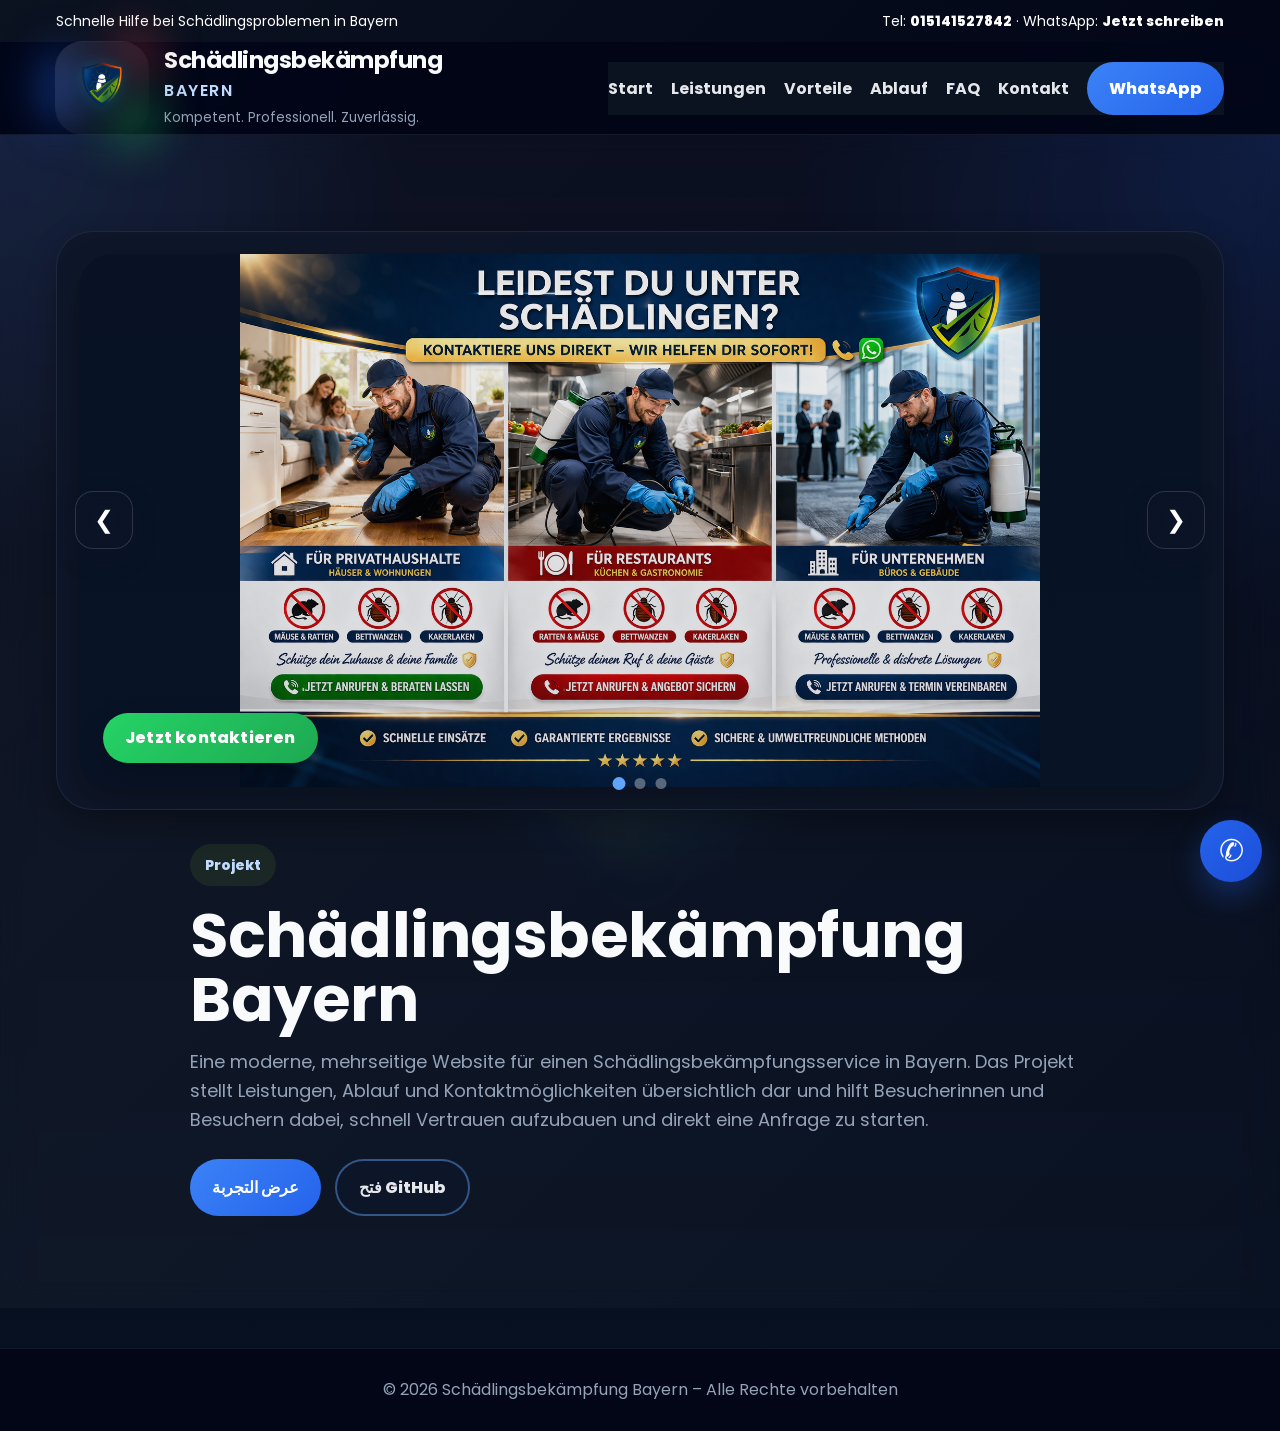
==== commit e465366d: "Add files via upload" ====
--- a/index.html
+++ b/index.html
@@ -87,23 +87,17 @@
 </div>
 </div>
 <div class="hero-intro">
-<div class="reveal">
-<span class="hero-badge">Projekt: Moderne Schädlingsbekämpfung in Bayern</span>
-<h2>Professionelle Schädlingsbekämpfung für Privatkunden und Unternehmen</h2>
+<div class="reveal hero-copy">
+<span class="hero-badge">Projekt</span>
+<h2>Schädlingsbekämpfung Bayern</h2>
 <p>
-              Sie erhalten eine schnelle, direkte und vertrauenswürdige Möglichkeit,
-              bei Schädlingsproblemen sofort Hilfe anzufragen. Ziel der Website ist es,
-              Betroffenen in Bayern den Kontakt per WhatsApp, Telefon oder Formular so einfach wie möglich zu machen.
+              Eine moderne, mehrseitige Website für einen Schädlingsbekämpfungsservice in Bayern.
+              Das Projekt stellt Leistungen, Ablauf und Kontaktmöglichkeiten übersichtlich dar und
+              hilft Besucherinnen und Besuchern dabei, schnell Vertrauen aufzubauen und direkt eine Anfrage zu starten.
             </p>
 <div class="hero-actions">
-<a class="btn btn-green" href="https://wa.me/4915141527842?text=Hallo%2C%20ich%20habe%20ein%20akutes%20Schädlingsproblem%20und%20brauche%20Hilfe." target="_blank">Per WhatsApp kontaktieren</a>
-<a class="btn btn-primary" href="tel:+4915141527842">Jetzt anrufen</a>
-<a class="btn btn-outline" href="#kontakt">Anfrage senden</a>
-</div>
-<div class="feature-row">
-<div class="feature">Schnelle Erreichbarkeit</div>
-<div class="feature">Professionelle Hilfe</div>
-<div class="feature">Zuverlässiger Service</div>
+<a class="btn btn-green" href="demo.html">عرض التجربة</a>
+<a class="btn btn-outline" href="#" aria-label="GitHub-Repository öffnen">فتح GitHub</a>
 </div>
 </div>
 </div>
--- a/style.css
+++ b/style.css
@@ -1303,14 +1303,22 @@
     .hero-intro{
       position:relative;
       z-index:1;
-      display:grid;
-      grid-template-columns:1.12fr .88fr;
-      gap:28px;
-      align-items:start;
+      display:block;
+      width:100%;
     }
 
     .hero-note{
       padding:24px 26px;
+    }
+
+    .hero-copy{
+      max-width:900px;
+      width:100%;
+      margin:0 auto;
+    }
+
+    .hero-copy .hero-actions{
+      justify-content:flex-start;
     }
 
     @media (max-width: 980px){
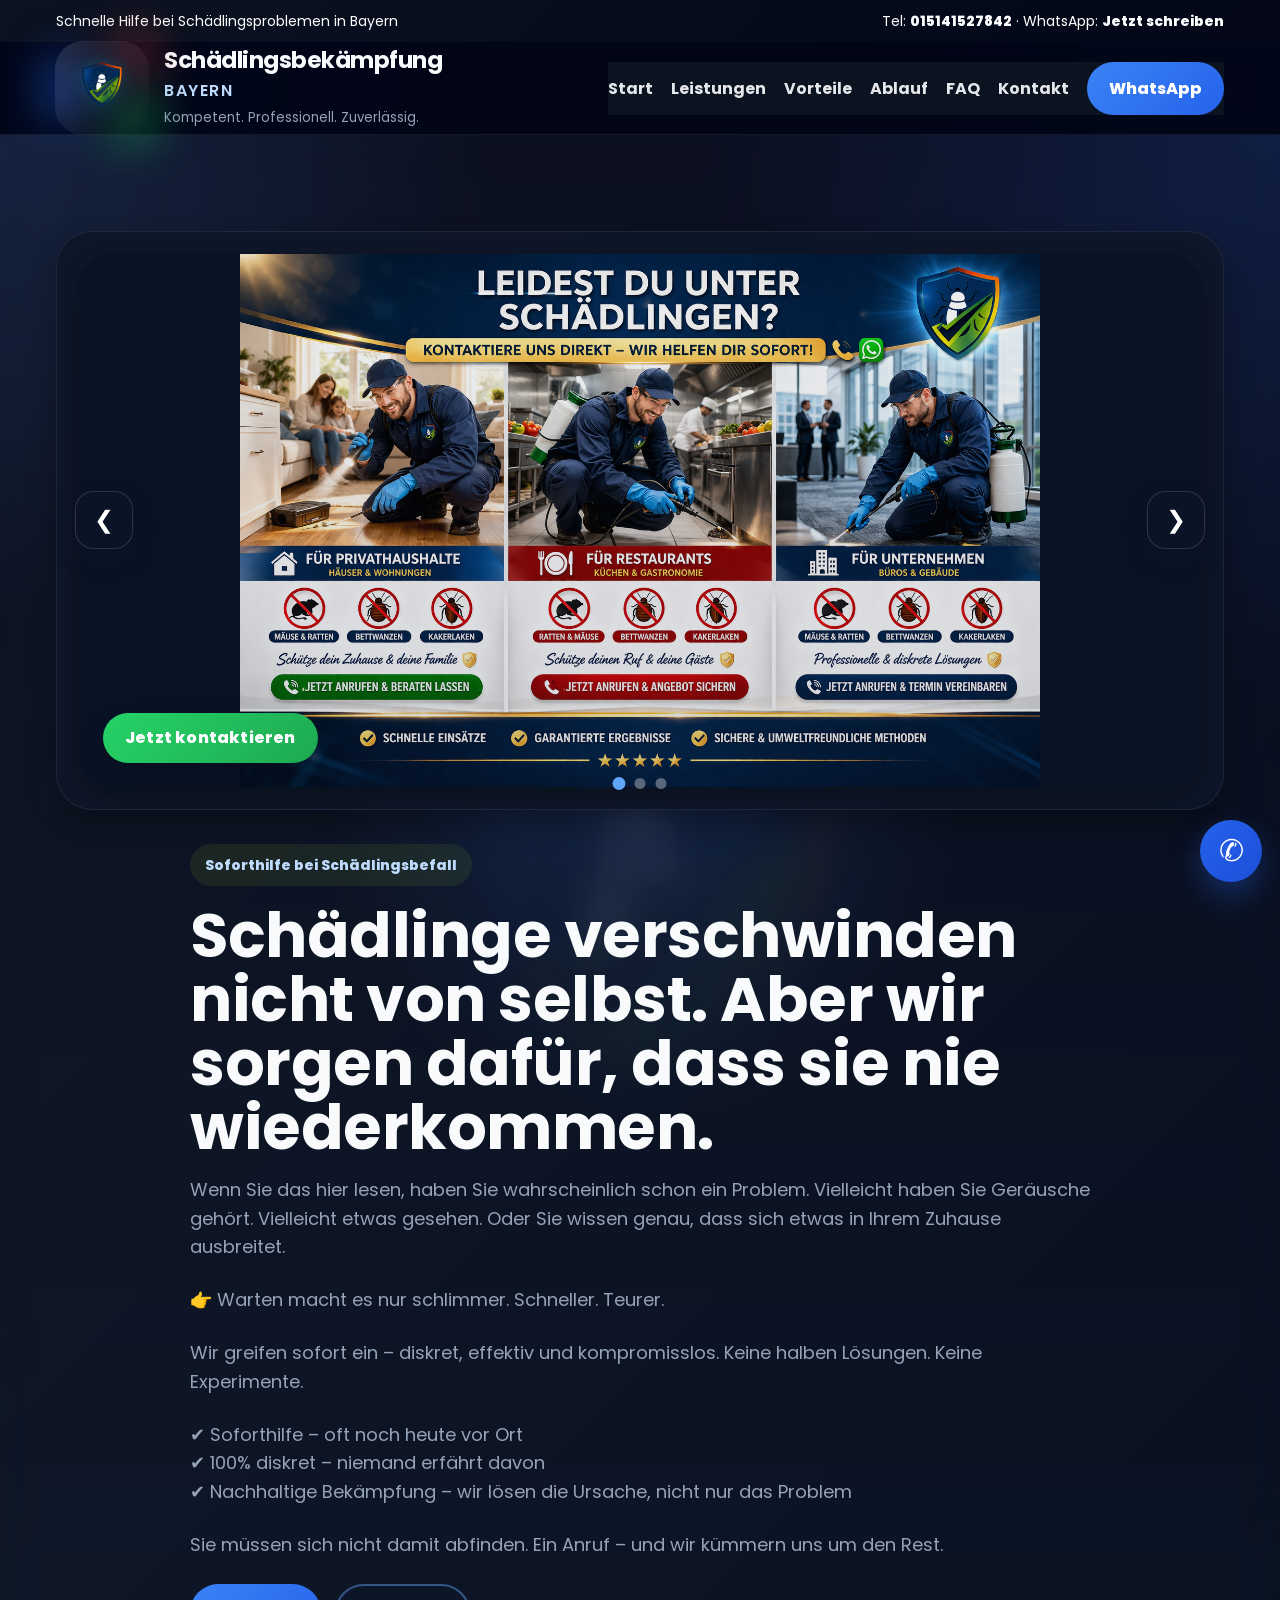
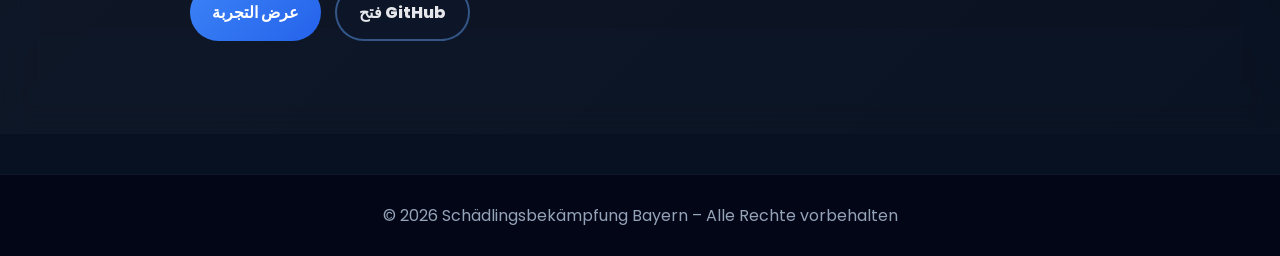
==== commit 9698afa4: "Add files via upload" ====
--- a/index.html
+++ b/index.html
@@ -87,13 +87,26 @@
 </div>
 </div>
 <div class="hero-intro">
-<div class="reveal hero-copy">
-<span class="hero-badge">Projekt</span>
-<h2>Schädlingsbekämpfung Bayern</h2>
+<div class="reveal hero-copy hero-copy-poppins">
+<span class="hero-badge">Soforthilfe bei Schädlingsbefall</span>
+<h2>Schädlinge verschwinden nicht von selbst. Aber wir sorgen dafür, dass sie nie wiederkommen.</h2>
 <p>
-              Eine moderne, mehrseitige Website für einen Schädlingsbekämpfungsservice in Bayern.
-              Das Projekt stellt Leistungen, Ablauf und Kontaktmöglichkeiten übersichtlich dar und
-              hilft Besucherinnen und Besuchern dabei, schnell Vertrauen aufzubauen und direkt eine Anfrage zu starten.
+              Wenn Sie das hier lesen, haben Sie wahrscheinlich schon ein Problem. Vielleicht haben Sie Geräusche gehört.
+              Vielleicht etwas gesehen. Oder Sie wissen genau, dass sich etwas in Ihrem Zuhause ausbreitet.
+            </p>
+<p>
+              👉 Warten macht es nur schlimmer. Schneller. Teurer.
+            </p>
+<p>
+              Wir greifen sofort ein – diskret, effektiv und kompromisslos. Keine halben Lösungen. Keine Experimente.
+            </p>
+<p>
+              ✔ Soforthilfe – oft noch heute vor Ort<br>
+              ✔ 100% diskret – niemand erfährt davon<br>
+              ✔ Nachhaltige Bekämpfung – wir lösen die Ursache, nicht nur das Problem
+            </p>
+<p>
+              Sie müssen sich nicht damit abfinden. Ein Anruf – und wir kümmern uns um den Rest.
             </p>
 <div class="hero-actions">
 <a class="btn btn-green" href="demo.html">عرض التجربة</a>
--- a/style.css
+++ b/style.css
@@ -1321,6 +1321,11 @@
       justify-content:flex-start;
     }
 
+    .hero-copy-poppins,
+    .hero-copy-poppins *{
+      font-family:'Poppins', Arial, Helvetica, sans-serif;
+    }
+
     @media (max-width: 980px){
       .hero-grid,
       .services-grid,
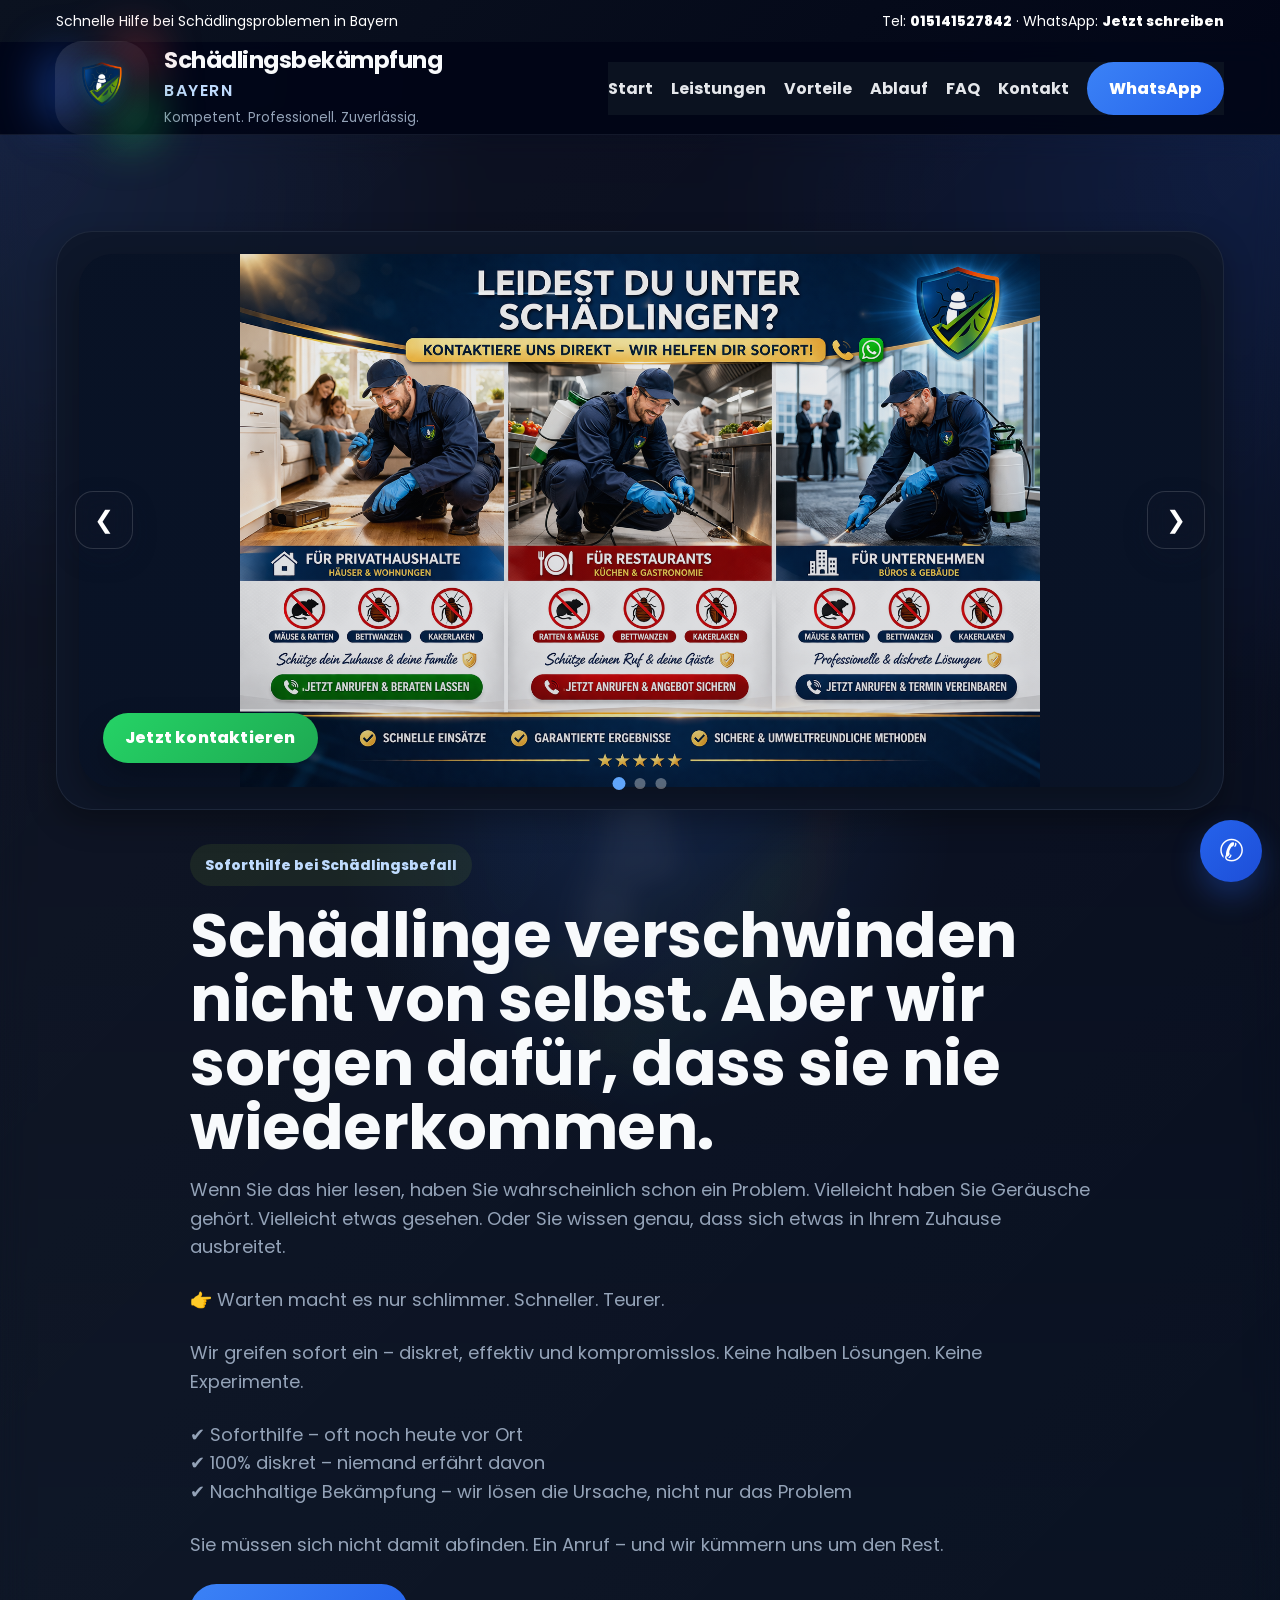
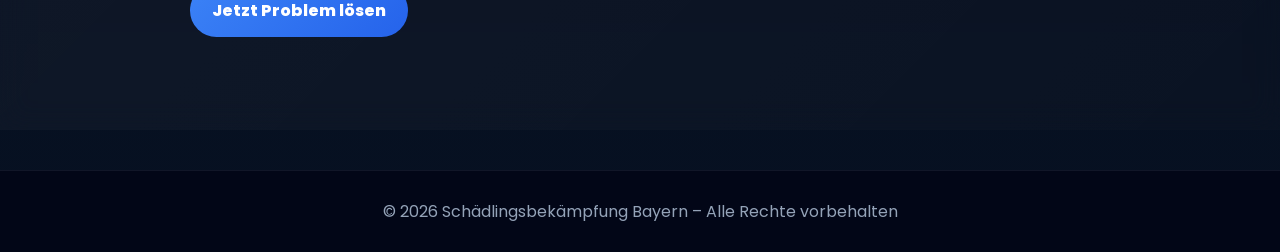
==== commit 314c6186: "Add files via upload" ====
--- a/index.html
+++ b/index.html
@@ -109,8 +109,8 @@
               Sie müssen sich nicht damit abfinden. Ein Anruf – und wir kümmern uns um den Rest.
             </p>
 <div class="hero-actions">
-<a class="btn btn-green" href="demo.html">عرض التجربة</a>
-<a class="btn btn-outline" href="#" aria-label="GitHub-Repository öffnen">فتح GitHub</a>
+<a class="btn btn-green" href="demo.html">Jetzt Problem lösen</a>
+
 </div>
 </div>
 </div>
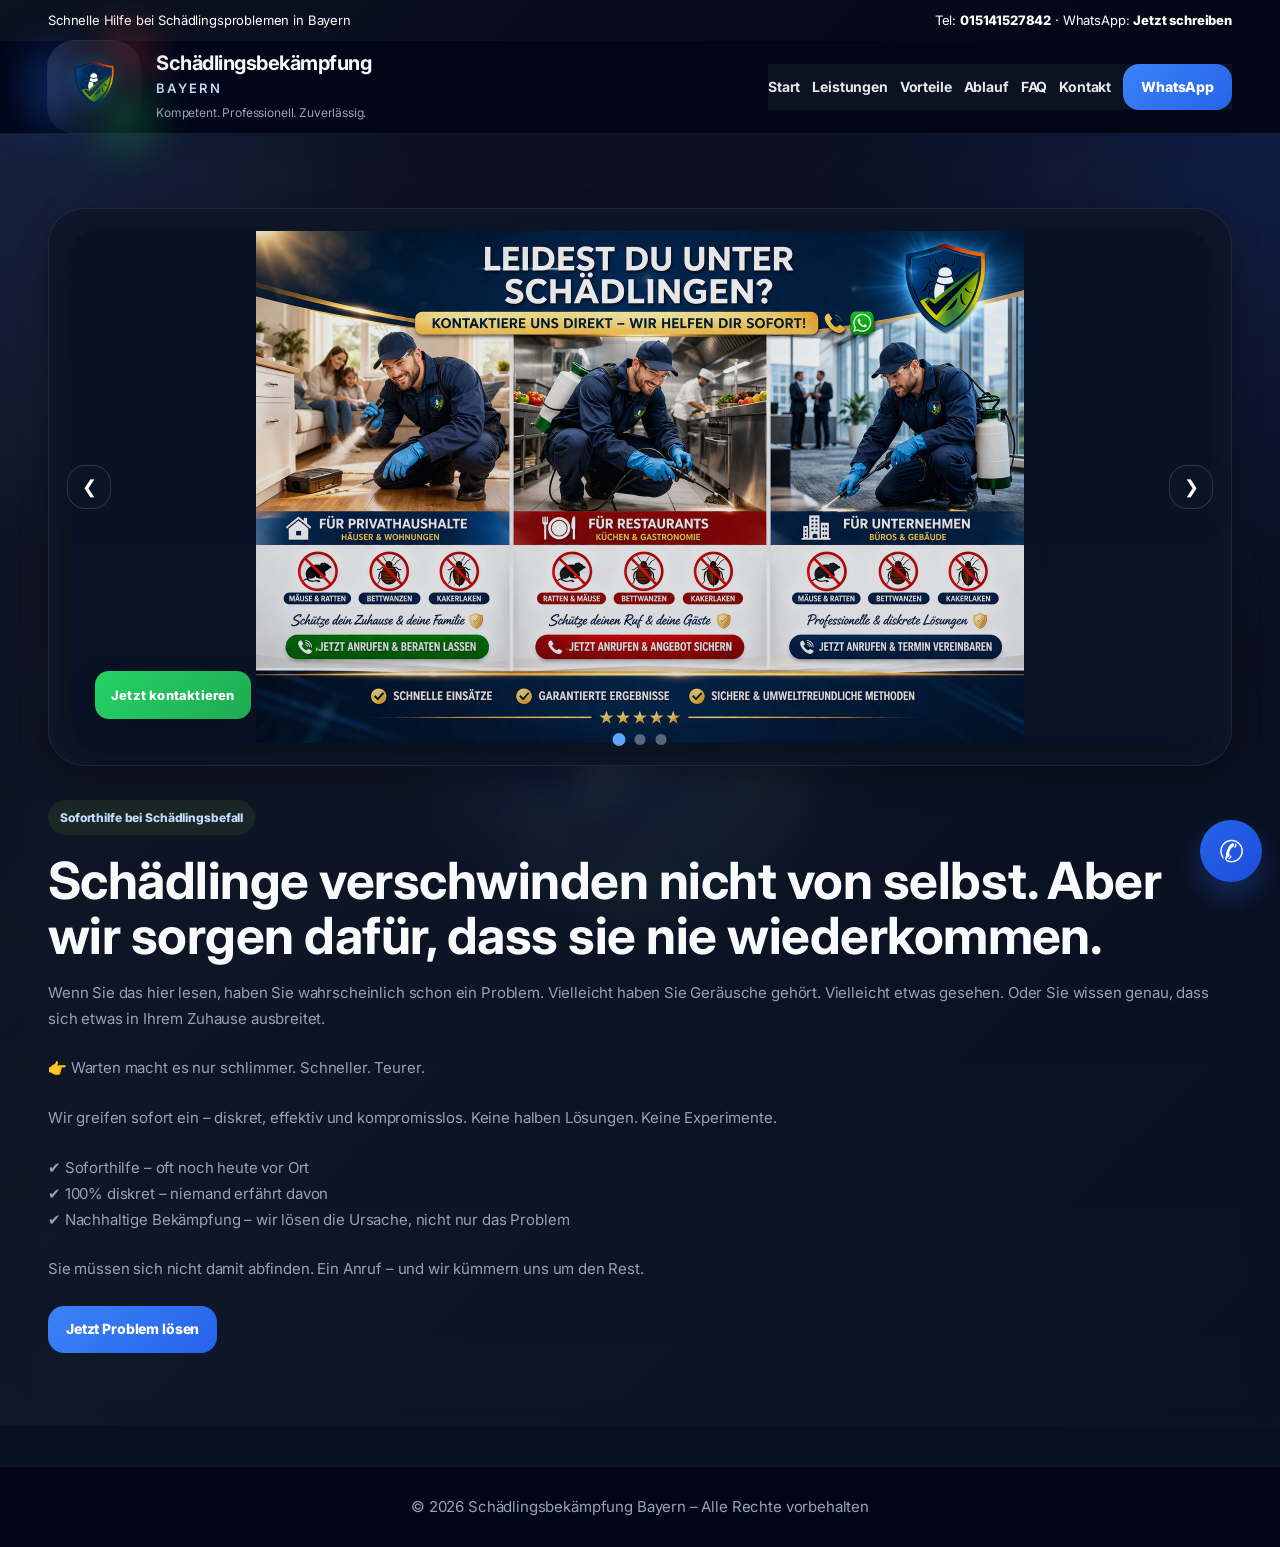
==== commit 940fbe16: "Add files via upload" ====
--- a/index.html
+++ b/index.html
@@ -7,7 +7,7 @@
   <meta name="description" content="Schädlingsbekämpfung Bayern – Hero" />
   <link rel="preconnect" href="https://fonts.googleapis.com">
   <link rel="preconnect" href="https://fonts.gstatic.com" crossorigin>
-  <link href="https://fonts.googleapis.com/css2?family=Poppins:wght@300;400;500;600;700;800&display=swap" rel="stylesheet">
+  <link href="https://fonts.googleapis.com/css2?family=Inter:wght@400;500;600;700;800&display=swap" rel="stylesheet">
   <link rel="stylesheet" href="style.css" />
 </head>
 <body>
@@ -22,7 +22,7 @@
 </div>
 <header>
 <div class="container nav">
-<a class="brand" href="index.html" class="active-page">
+<a class="brand" href="index.html">
 <span class="logo-shell">
 <img alt="Schädlingsbekämpfung Bayern Logo" src="logo.png"/>
 </span>
--- a/style.css
+++ b/style.css
@@ -2156,3 +2156,225 @@
 .active-page{color:#fff !important;}
 .nav-links > a.active-page:not(.btn)::after{width:100%;}
 .page-intro{padding-top:20px;}
+
+
+/* ===== 2026 layout + typography refresh ===== */
+:root{
+  --max: 100%;
+}
+
+html{
+  font-size:15px;
+}
+
+body,
+.hero-copy-poppins,
+.hero-copy-poppins *{
+  font-family:"Inter", "Poppins", "Roboto", Arial, Helvetica, sans-serif !important;
+  letter-spacing:-0.01em;
+}
+
+.container{
+  width:100%;
+  max-width:100% !important;
+  margin:0;
+  padding-left:clamp(16px, 3vw, 44px);
+  padding-right:clamp(16px, 3vw, 44px);
+}
+
+.topbar{
+  font-size:13px;
+}
+
+.nav{
+  min-height:76px;
+  gap:18px;
+}
+
+.brand-text h1{
+  font-size:20px;
+}
+
+.brand-text span{
+  font-size:13px;
+  letter-spacing:0.18em;
+}
+
+.brand-text small{
+  font-size:12px;
+}
+
+.nav-links{
+  gap:12px;
+  font-size:14px;
+}
+
+.nav-links > a:not(.btn),
+.nav-links a.btn{
+  white-space:nowrap;
+}
+
+.btn{
+  padding:12px 18px;
+  font-size:14px;
+  border-radius:16px;
+  white-space:nowrap;
+}
+
+.hero{
+  padding:74px 0 54px;
+}
+
+.hero-intro,
+.hero-grid{
+  gap:24px;
+}
+
+.hero-copy{
+  width:100%;
+  max-width:none;
+}
+
+.hero-badge{
+  font-size:12px;
+  padding:8px 12px;
+}
+
+.hero h2{
+  max-width:none;
+  font-size:clamp(28px, 4vw, 52px);
+  line-height:1.08;
+}
+
+.hero p,
+.section-head p,
+.journey-head p,
+.faq-answer-inner,
+.gallery-meta span,
+.gallery-overlay p{
+  font-size:15px;
+  line-height:1.72;
+  max-width:none;
+}
+
+.hero-actions{
+  gap:12px;
+}
+
+.gallery-slider,
+.hero-showcase-wrap,
+.gallery-slide,
+.gallery-card,
+.gallery-track{
+  width:100%;
+  max-width:none;
+}
+
+.gallery-card{
+  aspect-ratio:16 / 7.2;
+  border-radius:24px;
+}
+
+.gallery-card img{
+  object-fit:contain;
+}
+
+.slide-whatsapp-btn{
+  font-size:13px;
+  padding:11px 16px;
+  border-radius:14px;
+  white-space:nowrap;
+}
+
+.gallery-btn{
+  width:44px;
+  height:44px;
+  font-size:18px;
+}
+
+.service-card p,
+.benefit-card p,
+.trust-card p,
+.about-box p,
+.contact-box p,
+.form-box p,
+.step-content p,
+.point,
+.contact-item{
+  font-size:14px;
+}
+
+@media (min-width: 1200px){
+  .container{
+    padding-left:48px;
+    padding-right:48px;
+  }
+
+  .hero h2,
+  .hero p{
+    max-width:none;
+  }
+}
+
+@media (max-width: 900px){
+  .hero-intro,
+  .hero-grid{
+    grid-template-columns:1fr;
+  }
+
+  .gallery-card{
+    aspect-ratio:16 / 9.2;
+  }
+}
+
+@media (max-width: 640px){
+  html{
+    font-size:14px;
+  }
+
+  .topbar{
+    font-size:12px;
+  }
+
+  .brand-text h1{
+    font-size:17px;
+  }
+
+  .brand-text span{
+    font-size:11px;
+  }
+
+  .nav-links{
+    font-size:13px;
+  }
+
+  .btn{
+    font-size:13px;
+  }
+
+  .hero{
+    padding:36px 0 28px;
+  }
+
+  .hero h2{
+    font-size:clamp(24px, 8vw, 36px);
+  }
+
+  .hero p,
+  .section-head p,
+  .journey-head p,
+  .faq-answer-inner,
+  .gallery-overlay p{
+    font-size:14px;
+  }
+
+  .gallery-card{
+    aspect-ratio:4 / 3.1;
+    border-radius:20px;
+  }
+
+  .slide-whatsapp-btn{
+    white-space:normal;
+    text-align:center;
+  }
+}
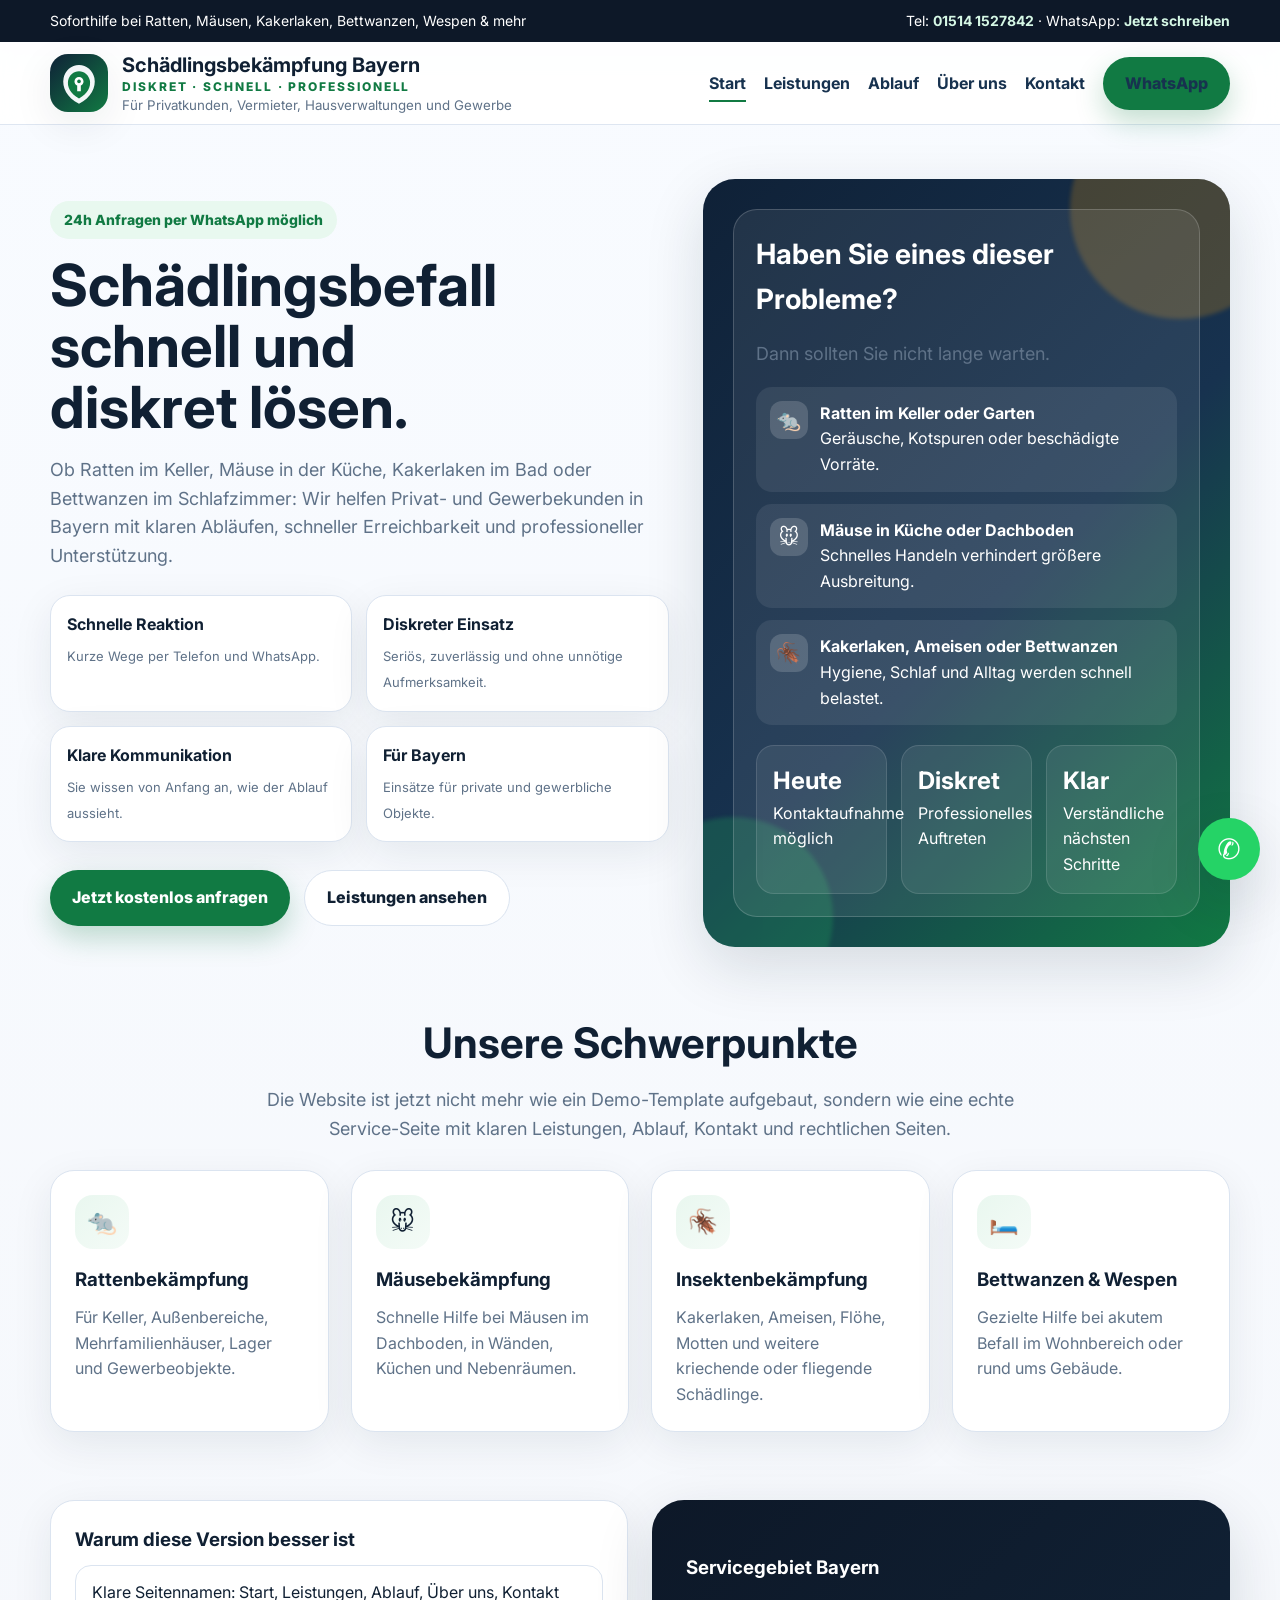
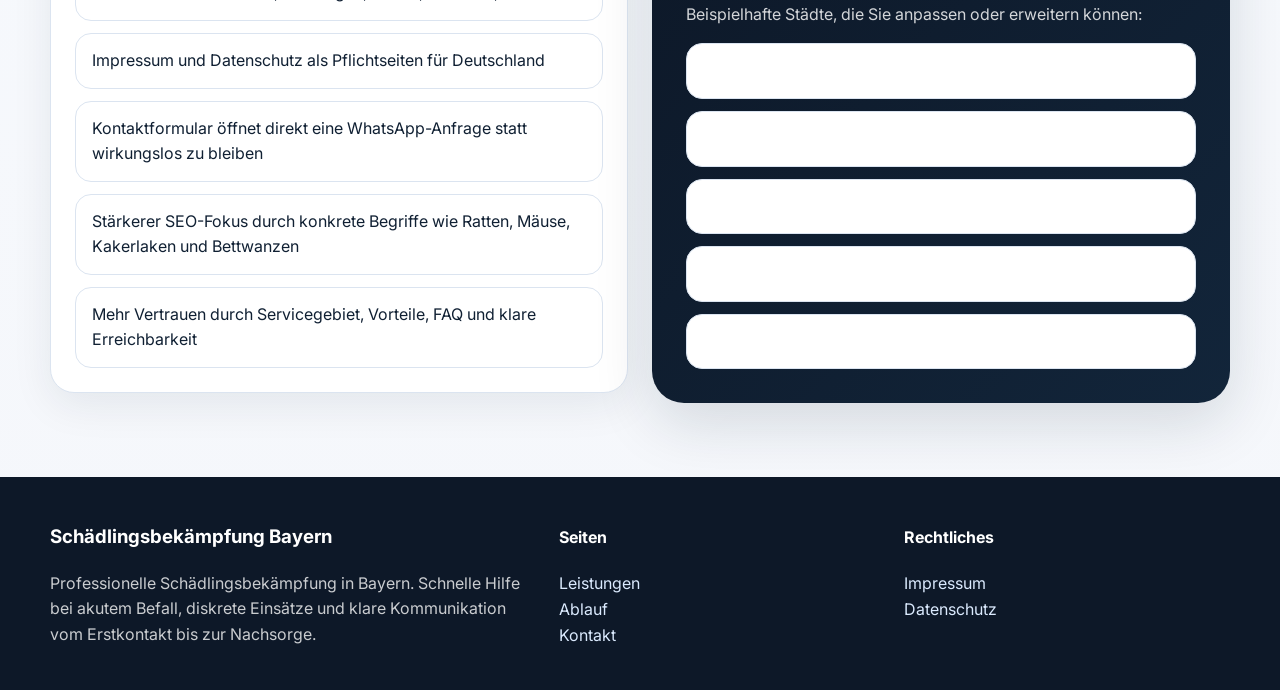
==== commit 7bef34d2: "Add files via upload" ====
--- a/index.html
+++ b/index.html
@@ -1,128 +1,145 @@
 <!DOCTYPE html>
 <html lang="de">
 <head>
+  <title>Schädlingsbekämpfung Bayern | Soforthilfe bei Ratten, Mäusen & Insekten</title>
+  <meta name="description" content="Professionelle Schädlingsbekämpfung in Bayern. Schnelle Hilfe bei Ratten, Mäusen, Kakerlaken, Bettwanzen, Wespen und Ameisen. Jetzt unverbindlich anfragen.">
+  
   <meta charset="UTF-8" />
   <meta name="viewport" content="width=device-width, initial-scale=1.0" />
-  <title>Hero | Schädlingsbekämpfung Bayern</title>
-  <meta name="description" content="Schädlingsbekämpfung Bayern – Hero" />
   <link rel="preconnect" href="https://fonts.googleapis.com">
   <link rel="preconnect" href="https://fonts.gstatic.com" crossorigin>
   <link href="https://fonts.googleapis.com/css2?family=Inter:wght@400;500;600;700;800&display=swap" rel="stylesheet">
   <link rel="stylesheet" href="style.css" />
+  <link rel="icon" href="logo.svg" type="image/svg+xml" />
+
 </head>
 <body>
+
 <div class="topbar">
-<div class="container topbar-inner">
-<div>Schnelle Hilfe bei Schädlingsproblemen in Bayern</div>
-<div>
-        Tel: <a href="tel:+4915141527842">015141527842</a> · WhatsApp:
-        <a href="https://wa.me/4915141527842" target="_blank">Jetzt schreiben</a>
-</div>
-</div>
+  <div class="container topbar-inner">
+    <div>Soforthilfe bei Ratten, Mäusen, Kakerlaken, Bettwanzen, Wespen & mehr</div>
+    <div>Tel: <a href="tel:+4915141527842">01514 1527842</a> · WhatsApp: <a href="https://wa.me/4915141527842?text=Hallo%2C%20ich%20brauche%20Hilfe%20bei%20einem%20Sch%C3%A4dlingsproblem%20in%20Bayern." target="_blank" rel="noopener">Jetzt schreiben</a></div>
+  </div>
 </div>
 <header>
-<div class="container nav">
-<a class="brand" href="index.html">
-<span class="logo-shell">
-<img alt="Schädlingsbekämpfung Bayern Logo" src="logo.png"/>
-</span>
-<div class="brand-text">
-<h1>Schädlingsbekämpfung</h1>
-<span>BAYERN</span>
-<small>Kompetent. Professionell. Zuverlässig.</small>
-</div>
-</a>
-<button aria-controls="site-menu" aria-expanded="false" aria-label="Menü öffnen" class="menu-toggle" type="button">☰</button>
-<nav class="nav-links" id="site-menu">
-<a href="index.html">Start</a>
-<a href="features.html">Leistungen</a>
-<a href="features.html">Vorteile</a>
-<a href="demo.html">Ablauf</a>
-<a href="footer.html#faq">FAQ</a>
-<a href="footer.html#kontakt">Kontakt</a>
-<a class="btn btn-green" href="https://wa.me/4915141527842?text=Hallo%2C%20ich%20brauche%20Hilfe%20bei%20einem%20Schädlingsproblem." target="_blank">WhatsApp</a>
-</nav>
-</div>
+  <div class="container nav">
+    <a class="brand" href="index.html">
+      <img class="brand-mark" src="logo.svg" alt="Schädlingsbekämpfung Bayern Logo">
+      <div class="brand-copy">
+        <strong>Schädlingsbekämpfung Bayern</strong>
+        <span>Diskret · schnell · professionell</span>
+        <small>Für Privatkunden, Vermieter, Hausverwaltungen und Gewerbe</small>
+      </div>
+    </a>
+    <button class="menu-toggle" type="button" aria-label="Menü öffnen" aria-controls="site-menu" aria-expanded="false">☰</button>
+    <nav class="nav-links" id="site-menu">
+      <a href="index.html" class="active-page">Start</a>
+<a href="leistungen.html">Leistungen</a>
+<a href="ablauf.html">Ablauf</a>
+<a href="ueber-uns.html">Über uns</a>
+<a href="kontakt.html">Kontakt</a>
+      <a class="btn btn-primary" href="https://wa.me/4915141527842?text=Hallo%2C%20ich%20brauche%20Hilfe%20bei%20einem%20Sch%C3%A4dlingsproblem%20in%20Bayern." target="_blank" rel="noopener">WhatsApp</a>
+    </nav>
+  </div>
 </header>
+
 <main>
-<section class="hero" id="hero">
-<div class="container">
-<div class="hero-showcase-wrap reveal">
-<div class="gallery-slider" data-gallery-slider="">
-<div class="gallery-track">
-<div class="gallery-slide">
-<article class="gallery-card">
-<img alt="Schritt 1" src="step4.png"/>
-<div class="gallery-overlay">
-<a class="slide-whatsapp-btn" href="https://wa.me/4915141527842?text=Hallo%2C%20ich%20m%C3%B6chte%20jetzt%20Kontakt%20aufnehmen." rel="noopener" target="_blank">Jetzt kontaktieren</a>
-</div>
-</article>
-</div>
-<div class="gallery-slide">
-<article class="gallery-card">
-<img alt="Schritt 2" src="step5.png"/>
-<div class="gallery-overlay">
-<a class="slide-whatsapp-btn" href="https://wa.me/4915141527842?text=Hallo%2C%20ich%20m%C3%B6chte%20jetzt%20Kontakt%20aufnehmen." rel="noopener" target="_blank">Jetzt kontaktieren</a>
-</div>
-</article>
-</div>
-<div class="gallery-slide">
-<article class="gallery-card">
-<img alt="Schritt 3" src="step6.png"/>
-<div class="gallery-overlay">
-<a class="slide-whatsapp-btn" href="https://wa.me/4915141527842?text=Hallo%2C%20ich%20m%C3%B6chte%20jetzt%20Kontakt%20aufnehmen." rel="noopener" target="_blank">Jetzt kontaktieren</a>
-</div>
-</article>
-</div>
-</div>
-<div aria-label="Bildersteuerung" class="gallery-controls">
-<button aria-label="Vorheriges Bild" class="gallery-btn prev" type="button">❮</button>
-<button aria-label="Nächstes Bild" class="gallery-btn next" type="button">❯</button>
-</div>
-<div aria-label="Bildnavigation" class="gallery-dots">
-<button aria-label="Bild 1" class="gallery-dot active" type="button"></button>
-<button aria-label="Bild 2" class="gallery-dot" type="button"></button>
-<button aria-label="Bild 3" class="gallery-dot" type="button"></button>
-</div>
-</div>
-</div>
-<div class="hero-intro">
-<div class="reveal hero-copy hero-copy-poppins">
-<span class="hero-badge">Soforthilfe bei Schädlingsbefall</span>
-<h2>Schädlinge verschwinden nicht von selbst. Aber wir sorgen dafür, dass sie nie wiederkommen.</h2>
-<p>
-              Wenn Sie das hier lesen, haben Sie wahrscheinlich schon ein Problem. Vielleicht haben Sie Geräusche gehört.
-              Vielleicht etwas gesehen. Oder Sie wissen genau, dass sich etwas in Ihrem Zuhause ausbreitet.
-            </p>
-<p>
-              👉 Warten macht es nur schlimmer. Schneller. Teurer.
-            </p>
-<p>
-              Wir greifen sofort ein – diskret, effektiv und kompromisslos. Keine halben Lösungen. Keine Experimente.
-            </p>
-<p>
-              ✔ Soforthilfe – oft noch heute vor Ort<br>
-              ✔ 100% diskret – niemand erfährt davon<br>
-              ✔ Nachhaltige Bekämpfung – wir lösen die Ursache, nicht nur das Problem
-            </p>
-<p>
-              Sie müssen sich nicht damit abfinden. Ein Anruf – und wir kümmern uns um den Rest.
-            </p>
-<div class="hero-actions">
-<a class="btn btn-green" href="demo.html">Jetzt Problem lösen</a>
+  <section class="hero">
+    <div class="container hero-grid">
+      <div class="reveal">
+        <span class="badge">24h Anfragen per WhatsApp möglich</span>
+        <h1>Schädlingsbefall schnell und diskret lösen.</h1>
+        <p>Ob Ratten im Keller, Mäuse in der Küche, Kakerlaken im Bad oder Bettwanzen im Schlafzimmer: Wir helfen Privat- und Gewerbekunden in Bayern mit klaren Abläufen, schneller Erreichbarkeit und professioneller Unterstützung.</p>
+        <div class="hero-points">
+          <div class="point-card"><strong>Schnelle Reaktion</strong><span class="small-muted">Kurze Wege per Telefon und WhatsApp.</span></div>
+          <div class="point-card"><strong>Diskreter Einsatz</strong><span class="small-muted">Seriös, zuverlässig und ohne unnötige Aufmerksamkeit.</span></div>
+          <div class="point-card"><strong>Klare Kommunikation</strong><span class="small-muted">Sie wissen von Anfang an, wie der Ablauf aussieht.</span></div>
+          <div class="point-card"><strong>Für Bayern</strong><span class="small-muted">Einsätze für private und gewerbliche Objekte.</span></div>
+        </div>
+        <div class="actions">
+          <a class="btn btn-primary" href="kontakt.html">Jetzt kostenlos anfragen</a>
+          <a class="btn btn-secondary" href="leistungen.html">Leistungen ansehen</a>
+        </div>
+      </div>
+      <div class="hero-visual reveal">
+        <div class="visual-card">
+          <h3>Haben Sie eines dieser Probleme?</h3>
+          <p>Dann sollten Sie nicht lange warten.</p>
+          <div class="visual-list">
+            <div class="visual-item"><div class="visual-icon">🐀</div><div><strong>Ratten im Keller oder Garten</strong><div>Geräusche, Kotspuren oder beschädigte Vorräte.</div></div></div>
+            <div class="visual-item"><div class="visual-icon">🐭</div><div><strong>Mäuse in Küche oder Dachboden</strong><div>Schnelles Handeln verhindert größere Ausbreitung.</div></div></div>
+            <div class="visual-item"><div class="visual-icon">🪳</div><div><strong>Kakerlaken, Ameisen oder Bettwanzen</strong><div>Hygiene, Schlaf und Alltag werden schnell belastet.</div></div></div>
+          </div>
+          <div class="stats">
+            <div class="stat"><strong>Heute</strong><span>Kontaktaufnahme möglich</span></div>
+            <div class="stat"><strong>Diskret</strong><span>Professionelles Auftreten</span></div>
+            <div class="stat"><strong>Klar</strong><span>Verständliche nächsten Schritte</span></div>
+          </div>
+        </div>
+      </div>
+    </div>
+  </section>
 
-</div>
-</div>
-</div>
-</div>
-</section>
+  <section class="section">
+    <div class="container">
+      <div class="section-head reveal">
+        <h2>Unsere Schwerpunkte</h2>
+        <p>Die Website ist jetzt nicht mehr wie ein Demo-Template aufgebaut, sondern wie eine echte Service-Seite mit klaren Leistungen, Ablauf, Kontakt und rechtlichen Seiten.</p>
+      </div>
+      <div class="grid-4">
+        <article class="card reveal"><div class="icon">🐀</div><h3>Rattenbekämpfung</h3><p>Für Keller, Außenbereiche, Mehrfamilienhäuser, Lager und Gewerbeobjekte.</p></article>
+        <article class="card reveal"><div class="icon">🐭</div><h3>Mäusebekämpfung</h3><p>Schnelle Hilfe bei Mäusen im Dachboden, in Wänden, Küchen und Nebenräumen.</p></article>
+        <article class="card reveal"><div class="icon">🪳</div><h3>Insektenbekämpfung</h3><p>Kakerlaken, Ameisen, Flöhe, Motten und weitere kriechende oder fliegende Schädlinge.</p></article>
+        <article class="card reveal"><div class="icon">🛏️</div><h3>Bettwanzen & Wespen</h3><p>Gezielte Hilfe bei akutem Befall im Wohnbereich oder rund ums Gebäude.</p></article>
+      </div>
+    </div>
+  </section>
+
+  <section class="section">
+    <div class="container split">
+      <div class="card reveal">
+        <h3>Warum diese Version besser ist</h3>
+        <ul class="check-list">
+          <li>Klare Seitennamen: Start, Leistungen, Ablauf, Über uns, Kontakt</li>
+          <li>Impressum und Datenschutz als Pflichtseiten für Deutschland</li>
+          <li>Kontaktformular öffnet direkt eine WhatsApp-Anfrage statt wirkungslos zu bleiben</li>
+          <li>Stärkerer SEO-Fokus durch konkrete Begriffe wie Ratten, Mäuse, Kakerlaken und Bettwanzen</li>
+          <li>Mehr Vertrauen durch Servicegebiet, Vorteile, FAQ und klare Erreichbarkeit</li>
+        </ul>
+      </div>
+      <div class="dark-band reveal">
+        <h3>Servicegebiet Bayern</h3>
+        <p>Beispielhafte Städte, die Sie anpassen oder erweitern können:</p>
+        <ul class="city-list">
+          <li>München</li>
+          <li>Nürnberg</li>
+          <li>Augsburg</li>
+          <li>Regensburg</li>
+          <li>Ingolstadt</li>
+        </ul>
+      </div>
+    </div>
+  </section>
 </main>
-<footer>
-<div class="container">
-      © 2026 Schädlingsbekämpfung Bayern – Alle Rechte vorbehalten
+
+<footer class="footer">
+  <div class="container footer-grid">
+    <div>
+      <h3>Schädlingsbekämpfung Bayern</h3>
+      <p>Professionelle Schädlingsbekämpfung in Bayern. Schnelle Hilfe bei akutem Befall, diskrete Einsätze und klare Kommunikation vom Erstkontakt bis zur Nachsorge.</p>
     </div>
+    <div>
+      <h4>Seiten</h4>
+      <p><a href="leistungen.html">Leistungen</a><br><a href="ablauf.html">Ablauf</a><br><a href="kontakt.html">Kontakt</a></p>
+    </div>
+    <div>
+      <h4>Rechtliches</h4>
+      <p><a href="impressum.html">Impressum</a><br><a href="datenschutz.html">Datenschutz</a></p>
+    </div>
+  </div>
 </footer>
-<a aria-label="WhatsApp Kontakt" class="whatsapp-float" href="https://wa.me/4915141527842?text=Hallo%2C%20ich%20interessiere%20mich%20für%20Ihre%20Schädlingsbekämpfung." target="_blank">✆</a>
+<a class="whatsapp-float" aria-label="WhatsApp Kontakt" href="https://wa.me/4915141527842?text=Hallo%2C%20ich%20brauche%20Hilfe%20bei%20einem%20Sch%C3%A4dlingsproblem%20in%20Bayern." target="_blank" rel="noopener">✆</a>
 <script src="script.js"></script>
+
 </body>
 </html>
--- a/style.css
+++ b/style.css
@@ -1,2380 +1,131 @@
 
-    :root{
-      --navy:#0f172a;
-      --navy-2:#020617;
-      --green:#16a34a;
-      --green-2:#15803d;
-      --orange:#ea580c;
-      --orange-2:#c2410c;
-      --text:#0f172a;
-      --muted:#64748b;
-      --bg:#f6f8fb;
-      --bg-2:#eef2f7;
-      --card:#ffffff;
-      --line:#e2e8f0;
-      --white-soft:rgba(255,255,255,.92);
-      --shadow:0 10px 25px rgba(15,23,42,.06);
-      --shadow-strong:0 20px 45px rgba(15,23,42,.10);
-      --radius:24px;
-      --radius-sm:18px;
-      --max:1180px;
-      --dark-1:#0f172a;
-      --dark-2:#111827;
-    }
-
-    *{box-sizing:border-box}
-    html{scroll-behavior:smooth}
-    body{
-      margin:0;
-      font-family:'Poppins', Arial, Helvetica, sans-serif;
-      color:var(--text);
-      background:var(--bg);
-      line-height:1.6;
-      overflow-x:hidden;
-    }
-
-    a{text-decoration:none;color:inherit}
-    img{max-width:100%;display:block}
-    button,input,textarea{font:inherit}
-
-    .container{
-      width:min(calc(100% - 32px), var(--max));
-      margin:0 auto;
-    }
-
-    .topbar{
-      background:linear-gradient(135deg,var(--navy),var(--navy-2));
-      color:#fff;
-      padding:10px 0;
-      font-size:14px;
-    }
-
-    .topbar-inner{
-      display:flex;
-      justify-content:space-between;
-      align-items:center;
-      gap:12px;
-      flex-wrap:wrap;
-    }
-
-    .topbar a{font-weight:800}
-
-    header{
-      position:sticky;
-      top:0;
-      z-index:1000;
-      background:rgba(255,255,255,.82);
-      backdrop-filter:blur(14px);
-      border-bottom:1px solid rgba(229,231,235,.9);
-    }
-
-    .nav{
-      min-height:84px;
-      display:flex;
-      align-items:center;
-      justify-content:space-between;
-      gap:24px;
-    }
-
-    .brand{
-      display:flex;
-      align-items:center;
-      gap:16px;
-      min-width:0;
-    }
-
-    .logo-shell{
-      position:relative;
-      display:inline-flex;
-      align-items:center;
-      justify-content:center;
-      flex-shrink:0;
-      width:92px;
-      height:92px;
-      animation:logoFloat 3.2s ease-in-out infinite;
-    }
-
-    .logo-shell::before,
-    .logo-shell::after{
-      content:"";
-      position:absolute;
-      border-radius:28px;
-      pointer-events:none;
-    }
-
-    .logo-shell::before{
-      inset:-10px;
-      z-index:1;
-      filter:blur(22px);
-      background:
-        radial-gradient(circle at left center, rgba(37,99,235,.92), transparent 40%),
-        radial-gradient(circle at right top, rgba(239,68,68,.88), transparent 36%),
-        radial-gradient(circle at right bottom, rgba(34,197,94,.88), transparent 42%);
-      animation:logoGlow 2.8s ease-in-out infinite alternate;
-    }
-
-    .logo-shell::after{
-      inset:-1px;
-      z-index:2;
-      background:linear-gradient(135deg, rgba(255,255,255,.12), rgba(255,255,255,0));
-      animation:logoShine 3.8s linear infinite;
-      mix-blend-mode:screen;
-    }
-
-    .logo-shell img{
-      width:76px;
-      height:auto;
-      object-fit:contain;
-      position:relative;
-      z-index:3;
-      filter:
-        drop-shadow(0 12px 22px rgba(0,0,0,.22))
-        drop-shadow(0 0 8px rgba(37,99,235,.25))
-        drop-shadow(0 0 8px rgba(34,197,94,.20));
-      animation:logoPulse 2.6s ease-in-out infinite;
-      transform-origin:center;
-    }
-
-    .brand-text h1{
-      font-size:23px;
-      line-height:1.1;
-      margin:0;
-      color:var(--navy);
-    }
-
-    .brand-text span{
-      display:block;
-      color:var(--green);
-      font-weight:600;
-      letter-spacing:1.5px;
-      margin-top:4px;
-    }
-
-    .brand-text small{
-      color:var(--muted);
-      display:block;
-      margin-top:4px;
-    }
-
-    .nav-links{
-      display:flex;
-      flex-wrap:wrap;
-      gap:18px;
-      align-items:center;
-      font-weight:700;
-    }
-
-    .menu-toggle{
-      display:none;
-      align-items:center;
-      justify-content:center;
-      width:52px;
-      height:52px;
-      border:none;
-      border-radius:16px;
-      background:linear-gradient(135deg,var(--navy),#1e293b);
-      color:#fff;
-      font-size:26px;
-      cursor:pointer;
-      box-shadow:var(--shadow);
-    }
-
-    .menu-toggle:focus-visible{
-      outline:3px solid rgba(34,197,94,.25);
-      outline-offset:2px;
-    }
-
-    .nav-links > a:not(.btn){
-      position:relative;
-    }
-
-    .nav-links > a:not(.btn)::after{
-      content:"";
-      position:absolute;
-      left:0;
-      bottom:-6px;
-      width:0;
-      height:2px;
-      background:var(--green);
-      transition:all .25s ease;
-    }
-
-    .nav-links > a:not(.btn):hover::after{
-      width:100%;
-    }
-
-    .btn{
-      display:inline-flex;
-      align-items:center;
-      justify-content:center;
-      gap:10px;
-      padding:14px 22px;
-      border-radius:999px;
-      font-weight:800;
-      border:none;
-      cursor:pointer;
-      transition:.25s ease;
-      text-align:center;
-    }
-
-    .btn:hover{transform:translateY(-3px) scale(1.02)}
-    .btn-primary{background:var(--navy); color:#fff}
-    .btn-green{background:linear-gradient(135deg,var(--green),var(--green-2)); color:#fff}
-    .btn-outline{border:2px solid var(--navy); color:var(--navy); background:#fff}
-    .btn-orange{background:linear-gradient(135deg,var(--orange),var(--orange-2)); color:#fff}
-
-    .hero{
-      position:relative;
-      overflow:hidden;
-      padding:88px 0 64px;
-      background:
-        radial-gradient(circle at top right, rgba(239,125,34,.12), transparent 26%),
-        radial-gradient(circle at top left, rgba(37,99,235,.08), transparent 22%),
-        linear-gradient(180deg,#ffffff 0%,#f4f6f8 100%);
-      isolation:isolate;
-    }
-
-    .hero::before{
-      content:"";
-      position:absolute;
-      top:50%;
-      left:50%;
-      width:min(72vw, 760px);
-      height:min(72vw, 760px);
-      transform:translate(-50%,-50%);
-      background:url('logo.png') center/contain no-repeat;
-      opacity:.06;
-      filter:blur(2px) saturate(1.05);
-      pointer-events:none;
-      z-index:0;
-    }
-
-    .hero::after{
-      content:"";
-      position:absolute;
-      inset:0;
-      background:
-        radial-gradient(circle at 50% 42%, rgba(255,255,255,.28), transparent 28%),
-        linear-gradient(135deg, rgba(255,255,255,.22), rgba(255,255,255,.06));
-      backdrop-filter:blur(14px);
-      -webkit-backdrop-filter:blur(14px);
-      pointer-events:none;
-      z-index:0;
-    }
-
-    .hero-grid{
-      position:relative;
-      z-index:1;
-      display:grid;
-      grid-template-columns:1.12fr .88fr;
-      gap:28px;
-      align-items:center;
-    }
-
-    .hero-badge{
-      display:inline-flex;
-      align-items:center;
-      gap:10px;
-      padding:10px 15px;
-      background:rgba(120,162,47,.13);
-      color:#4d6d18;
-      border-radius:999px;
-      font-weight:800;
-      margin-bottom:18px;
-      font-size:14px;
-    }
-
-    .hero h2{
-      margin:0 0 16px;
-      font-size:clamp(34px,5vw,62px);
-      line-height:1.03;
-      color:var(--navy);
-      max-width:760px;
-    }
-
-    .hero p{
-      margin:0 0 24px;
-      font-size:18px;
-      color:var(--muted);
-      max-width:720px;
-    }
-
-    .hero-actions{
-      display:flex;
-      flex-wrap:wrap;
-      gap:14px;
-      margin-bottom:20px;
-    }
-
-    .feature-row{
-      display:grid;
-      grid-template-columns:repeat(3,1fr);
-      gap:14px;
-      margin-top:20px;
-    }
-
-    .feature{
-      background:rgba(255,255,255,.78);
-      border:1px solid rgba(255,255,255,.55);
-      border-radius:18px;
-      padding:16px;
-      box-shadow:var(--shadow);
-      font-weight:700;
-      text-align:center;
-      backdrop-filter:blur(10px);
-      -webkit-backdrop-filter:blur(10px);
-    }
-
-    .glass-card,
-    .hero-card,
-    .contact-box,
-    .form-box,
-    .about-box,
-    .benefit-card,
-    .service-card,
-    .trust-card,
-    .faq-item{
-      background:var(--white-soft);
-      border:1px solid rgba(255,255,255,.6);
-      border-radius:var(--radius);
-      box-shadow:var(--shadow);
-      backdrop-filter:blur(12px);
-      -webkit-backdrop-filter:blur(12px);
-    }
-
-    .hero-card{
-      padding:28px;
-      position:relative;
-      overflow:hidden;
-    }
-
-    .hero-card::after{
-      content:"";
-      position:absolute;
-      inset:auto -40px -40px auto;
-      width:170px;
-      height:170px;
-      background:radial-gradient(circle, rgba(120,162,47,.18), transparent 70%);
-      pointer-events:none;
-    }
-
-    .hero-card h3{
-      margin-top:0;
-      color:var(--navy);
-      font-size:24px;
-    }
-
-    .hero-card ul{
-      list-style:none;
-      padding:0;
-      margin:0 0 22px;
-      display:grid;
-      gap:12px;
-    }
-
-    .hero-card li{
-      padding-left:26px;
-      position:relative;
-      font-weight:600;
-    }
-
-    .hero-card li::before{
-      content:"✓";
-      position:absolute;
-      left:0;
-      color:var(--green);
-      font-weight:900;
-    }
-
-    h1,h2,h3,h4{letter-spacing:-0.5px}
-
-    section{padding:78px 0}
-
-    .section-head{
-      text-align:center;
-      margin-bottom:38px;
-    }
-
-    .section-head h3{
-      margin:0 0 10px;
-      font-size:36px;
-      color:var(--navy);
-    }
-
-    .section-head p{
-      margin:0 auto;
-      max-width:760px;
-      color:var(--muted);
-      font-size:17px;
-    }
-
-    .services{
-      background:
-        radial-gradient(circle at top left, rgba(37,99,235,.08), transparent 20%),
-        linear-gradient(180deg,#ffffff 0%, #f4f6f8 100%);
-    }
-
-    .services-grid,
-    .benefits-grid,
-    .trust-grid{
-      display:grid;
-      grid-template-columns:repeat(3,1fr);
-      gap:22px;
-    }
-
-    .service-card,
-    .benefit-card,
-    .trust-card{
-      padding:24px;
-      transition:.25s ease;
-      text-align:center;
-    }
-
-    .service-card:hover,
-    .benefit-card:hover,
-    .trust-card:hover{
-      transform:translateY(-5px);
-      box-shadow:var(--shadow-strong);
-    }
-
-    .service-icon,
-    .benefit-icon,
-    .trust-icon{
-      width:58px;
-      height:58px;
-      margin:0 auto 16px;
-      border-radius:16px;
-      display:grid;
-      place-items:center;
-      font-size:26px;
-      background:linear-gradient(135deg, rgba(13,59,102,.1), rgba(120,162,47,.16));
-    }
-
-    .service-card h4,
-    .benefit-card h4,
-    .trust-card h4{
-      margin:0 0 10px;
-      font-size:23px;
-      color:var(--navy);
-    }
-
-    .service-card p,
-    .benefit-card p,
-    .trust-card p{
-      margin:0;
-      color:var(--muted);
-    }
-
-    .benefits-section{
-      background:
-        radial-gradient(circle at top left, rgba(37,99,235,.08), transparent 20%),
-        radial-gradient(circle at bottom right, rgba(120,162,47,.10), transparent 24%),
-        linear-gradient(180deg,#ffffff 0%, #f4f6f8 100%);
-    }
-
-    .journey-section{
-      position:relative;
-      overflow:hidden;
-      background:
-        radial-gradient(circle at 10% 10%, rgba(37,99,235,.08), transparent 18%),
-        radial-gradient(circle at 90% 8%, rgba(239,68,68,.08), transparent 18%),
-        radial-gradient(circle at 60% 90%, rgba(34,197,94,.08), transparent 20%),
-        linear-gradient(180deg,var(--dark-1) 0%, var(--dark-2) 100%);
-      color:#fff;
-      padding:92px 0;
-    }
-
-    .journey-section::before{
-      content:"";
-      position:absolute;
-      inset:0;
-      background:radial-gradient(circle at 50% 20%, rgba(255,255,255,.03), transparent 30%);
-      pointer-events:none;
-    }
-
-    .journey-head{
-      text-align:center;
-      max-width:820px;
-      margin:0 auto 54px;
-      position:relative;
-      z-index:1;
-    }
-
-    .journey-badge{
-      display:inline-block;
-      padding:8px 14px;
-      border-radius:999px;
-      background:rgba(255,255,255,.08);
-      border:1px solid rgba(255,255,255,.12);
-      color:#ffd6cb;
-      font-size:13px;
-      font-weight:800;
-      margin-bottom:14px;
-      letter-spacing:.5px;
-    }
-
-    .journey-head h3{
-      margin:0 0 12px;
-      font-size:clamp(30px,4vw,46px);
-      line-height:1.08;
-      color:#fff;
-    }
-
-    .journey-head p{
-      margin:0;
-      color:rgba(255,255,255,.76);
-      font-size:17px;
-    }
-
-    .zigzag{
-      max-width:980px;
-      margin:0 auto;
-      position:relative;
-      z-index:1;
-    }
-
-    .step{
-      display:grid;
-      grid-template-columns:1fr 52px 1fr;
-      align-items:center;
-      gap:18px;
-      margin:0 0 18px;
-    }
-
-    .step.right .step-card{ grid-column:3; }
-    .step.left .step-card{ grid-column:1; }
-
-    .step-card{
-      position:relative;
-      background:rgba(255,255,255,.06);
-      border:1px solid rgba(255,255,255,.10);
-      border-radius:28px;
-      padding:22px;
-      box-shadow:0 20px 50px rgba(0,0,0,.26);
-      backdrop-filter:blur(10px);
-      min-height:340px;
-      overflow:hidden;
-    }
-
-    .step-card::before{
-      content:"";
-      position:absolute;
-      inset:0;
-      background:
-        radial-gradient(circle at top left, rgba(255,255,255,.10), transparent 28%),
-        linear-gradient(135deg, rgba(255,255,255,.05), rgba(255,255,255,0));
-      pointer-events:none;
-    }
-
-    .step-image{
-      position:relative;
-      border-radius:24px;
-      padding:18px;
-      min-height:210px;
-      display:flex;
-      align-items:center;
-      justify-content:center;
-      overflow:hidden;
-      background:
-        linear-gradient(135deg, rgba(255,255,255,.18), rgba(255,255,255,.05)),
-        rgba(255,255,255,.06);
-      border:1px solid rgba(255,255,255,.18);
-      box-shadow:
-        inset 0 1px 0 rgba(255,255,255,.22),
-        inset 0 -14px 28px rgba(255,255,255,.03),
-        0 12px 30px rgba(0,0,0,.18);
-      backdrop-filter:blur(16px) saturate(1.1);
-      -webkit-backdrop-filter:blur(16px) saturate(1.1);
-      isolation:isolate;
-    }
-
-    .step-image::before{
-      content:"";
-      position:absolute;
-      inset:0;
-      background:
-        radial-gradient(circle at 18% 18%, rgba(255,255,255,.28), transparent 22%),
-        linear-gradient(180deg, rgba(255,255,255,.10), rgba(255,255,255,0) 35%),
-        radial-gradient(circle at 85% 85%, rgba(37,99,235,.10), transparent 24%),
-        radial-gradient(circle at 15% 85%, rgba(255,138,104,.09), transparent 24%);
-      pointer-events:none;
-      z-index:1;
-    }
-
-    .step-image::after{
-      content:"";
-      position:absolute;
-      top:10px;
-      left:12px;
-      right:12px;
-      height:34%;
-      border-radius:18px;
-      background:linear-gradient(180deg, rgba(255,255,255,.24), rgba(255,255,255,0));
-      opacity:.8;
-      pointer-events:none;
-      z-index:1;
-    }
-
-    .step-image img{
-      width:100%;
-      max-width:270px;
-      max-height:220px;
-      object-fit:contain;
-      position:relative;
-      z-index:2;
-      filter:
-        drop-shadow(0 18px 26px rgba(0,0,0,.34))
-        drop-shadow(0 0 8px rgba(255,255,255,.08));
-    }
-
-    .step-content{
-      margin-top:18px;
-      position:relative;
-      z-index:2;
-    }
-
-    .step-no{
-      display:inline-flex;
-      width:42px;
-      height:42px;
-      border-radius:50%;
-      align-items:center;
-      justify-content:center;
-      background:linear-gradient(135deg,#ff8d63,#ff694f);
-      color:#fff;
-      font-weight:900;
-      box-shadow:0 0 18px rgba(255,105,79,.36);
-      margin-bottom:12px;
-      font-size:15px;
-    }
-
-    .step-content h4{
-      margin:0 0 10px;
-      font-size:28px;
-      line-height:1.15;
-      color:#fff;
-    }
-
-    .step-content p{
-      margin:0;
-      color:rgba(255,255,255,.82);
-      font-size:16px;
-    }
-
-    .flow-line{
-      position:relative;
-      width:24px;
-      height:360px;
-      margin:8px auto 18px;
-      opacity:.2;
-      transform:translateY(24px);
-      transition:opacity .6s ease, transform .6s ease;
-      grid-column:2;
-    }
-
-    .flow-line.active{
-      opacity:1;
-      transform:translateY(0);
-    }
-
-    .flow-line::before{
-      content:"";
-      position:absolute;
-      top:0;
-      left:50%;
-      width:2px;
-      height:calc(100% - 24px);
-      transform:translateX(-50%);
-      border-radius:999px;
-      background:linear-gradient(
-        180deg,
-        rgba(255,120,90,0) 0%,
-        rgba(255,120,90,.95) 12%,
-        rgba(255,120,90,.95) 88%,
-        rgba(255,120,90,0) 100%
-      );
-      box-shadow:
-        0 0 8px rgba(255,120,90,.9),
-        0 0 18px rgba(255,120,90,.45);
-    }
-
-    .flow-line::after{
-      content:"";
-      position:absolute;
-      top:18px;
-      left:50%;
-      width:6px;
-      height:54px;
-      transform:translateX(-50%);
-      border-radius:999px;
-      background:linear-gradient(180deg, rgba(255,255,255,0), rgba(255,210,180,1), rgba(255,255,255,0));
-      filter:blur(1px);
-      box-shadow:0 0 12px rgba(255,190,150,.9);
-    }
-
-    .flow-line.active::after{
-      animation:flowShine 1.8s linear infinite;
-    }
-
-    .flow-dot{
-      position:absolute;
-      left:50%;
-      width:8px;
-      height:8px;
-      transform:translateX(-50%);
-      border-radius:50%;
-      background:var(--orange);
-      box-shadow:
-        0 0 8px rgba(255,138,104,.95),
-        0 0 18px rgba(255,138,104,.5);
-    }
-
-    .flow-dot::before{
-      content:"";
-      position:absolute;
-      inset:-6px;
-      border-radius:50%;
-      background:radial-gradient(circle, rgba(255,150,120,.35), rgba(255,150,120,0));
-    }
-
-    .flow-dot.top{top:64px}
-    .flow-dot.middle{top:178px}
-    .flow-dot.bottom{top:292px}
-
-    .flow-arrow-head{
-      position:absolute;
-      left:50%;
-      bottom:0;
-      width:16px;
-      height:16px;
-      transform:translateX(-50%) rotate(45deg);
-      border-right:3px solid var(--orange);
-      border-bottom:3px solid var(--orange);
-      filter:
-        drop-shadow(0 0 8px rgba(255,138,104,.95))
-        drop-shadow(0 0 18px rgba(255,138,104,.45));
-    }
-
-    .flow-line.active .flow-arrow-head{
-      animation:arrowDrop 1.2s ease-in-out infinite;
-    }
-
-    .flow-line.active .flow-dot{
-      animation:dotPulse 1.5s ease-in-out infinite;
-    }
-
-    .flow-line.active .flow-dot.middle{animation-delay:.2s}
-    .flow-line.active .flow-dot.bottom{animation-delay:.4s}
-
-    .journey-cta{
-      margin-top:20px;
-      text-align:center;
-    }
-
-    .journey-cta a{
-      display:inline-flex;
-      align-items:center;
-      justify-content:center;
-      gap:12px;
-      padding:17px 28px;
-      border-radius:999px;
-      font-weight:800;
-      font-size:17px;
-      color:#fff;
-      background:linear-gradient(135deg,#25d366,#1ebd59);
-      box-shadow:
-        0 10px 24px rgba(37,211,102,.35),
-        0 0 0 1px rgba(255,255,255,.08) inset;
-      transition:.25s ease;
-      position:relative;
-      overflow:hidden;
-    }
-
-    .journey-cta a::before{
-      content:"";
-      position:absolute;
-      inset:0;
-      background:linear-gradient(120deg, transparent 18%, rgba(255,255,255,.24) 48%, transparent 74%);
-      transform:translateX(-130%);
-      animation:ctaShine 2.6s linear infinite;
-    }
-
-    .journey-cta a:hover{
-      transform:translateY(-2px) scale(1.02);
-    }
-
-    .journey-cta a .arrow{
-      filter:drop-shadow(0 0 10px rgba(255,255,255,.32));
-      animation:waArrowGlow 1.2s ease-in-out infinite;
-    }
-
-    .trust-section{
-      background:linear-gradient(180deg,#ffffff 0%,#f4f6f8 100%);
-    }
-
-    .faq-section{
-      background:linear-gradient(180deg,#f4f6f8 0%,#ffffff 100%);
-    }
-
-    .faq-wrap{
-      max-width:920px;
-      margin:0 auto;
-      display:grid;
-      gap:16px;
-    }
-
-    .faq-item{
-      overflow:hidden;
-      opacity:1 !important;
-      transform:none !important;
-    }
-
-    .faq-question{
-      width:100%;
-      background:none;
-      border:none;
-      cursor:pointer;
-      padding:22px 24px;
-      display:flex;
-      justify-content:space-between;
-      align-items:center;
-      gap:18px;
-      font-weight:800;
-      color:var(--navy);
-      text-align:left;
-    }
-
-    .faq-question span:last-child{
-      width:34px;
-      height:34px;
-      border-radius:50%;
-      display:inline-flex;
-      align-items:center;
-      justify-content:center;
-      font-size:24px;
-      transition:.25s ease;
-      color:#fff;
-      background:linear-gradient(135deg,var(--green),var(--green-2));
-      flex-shrink:0;
-      line-height:1;
-    }
-
-    .faq-item.active .faq-question span:last-child{
-      transform:rotate(45deg);
-    }
-
-    .faq-answer{
-      max-height:0;
-      overflow:hidden;
-      transition:max-height .35s ease, opacity .25s ease, padding-top .25s ease;
-      opacity:0;
-      padding:0 24px;
-    }
-
-    .faq-item.active .faq-answer{
-      opacity:1;
-      padding-top:0;
-      border-top:1px solid rgba(15,23,42,.06);
-    }
-
-    .faq-answer-inner{
-      padding:18px 0 22px;
-      color:var(--muted);
-      font-size:15px;
-      line-height:1.8;
-    }
-
-    .about-grid, .contact-grid{
-      display:grid;
-      gap:24px;
-      grid-template-columns:1fr 1fr;
-    }
-
-    .about-box, .contact-box, .form-box{padding:28px}
-
-    .about-box h4, .contact-box h4, .form-box h4{
-      margin:0 0 14px;
-      color:var(--navy);
-      font-size:28px;
-    }
-
-    .about-points{
-      display:grid;
-      gap:14px;
-      margin-top:18px;
-    }
-
-    .point{
-      background:#f9fafb;
-      border:1px solid var(--line);
-      border-radius:14px;
-      padding:14px 16px;
-      font-weight:700;
-    }
-
-    .contact-list{
-      display:grid;
-      gap:14px;
-      margin-top:18px;
-    }
-
-    .contact-item{
-      border:1px solid var(--line);
-      background:#f9fafb;
-      border-radius:16px;
-      padding:16px;
-    }
-
-    .contact-item strong{
-      display:block;
-      color:var(--navy);
-      margin-bottom:6px;
-    }
-
-    form{
-      display:grid;
-      gap:14px;
-      margin-top:10px;
-    }
-
-    input, textarea{
-      width:100%;
-      padding:14px 16px;
-      border-radius:14px;
-      border:1px solid #cfd5dc;
-      outline:none;
-      background:#fff;
-    }
-
-    input:focus, textarea:focus{
-      border-color:var(--navy);
-      box-shadow:0 0 0 4px rgba(13,59,102,.08);
-    }
-
-    textarea{
-      min-height:150px;
-      resize:vertical;
-    }
-
-    .cta{
-      background:linear-gradient(135deg,var(--navy),#155083);
-      color:#fff;
-      border-radius:28px;
-      padding:30px;
-      display:flex;
-      align-items:center;
-      justify-content:space-between;
-      gap:18px;
-      flex-wrap:wrap;
-      box-shadow:var(--shadow-strong);
-    }
-
-    .cta h4{
-      margin:0 0 6px;
-      font-size:30px;
-    }
-
-    footer{
-      background:#0b2f52;
-      color:rgba(255,255,255,.86);
-      padding:28px 0;
-      text-align:center;
-      margin-top:40px;
-    }
-
-    .whatsapp-float{
-      position:fixed;
-      right:18px;
-      bottom:18px;
-      width:62px;
-      height:62px;
-      border-radius:50%;
-      background:#25d366;
-      color:#fff;
-      display:grid;
-      place-items:center;
-      font-size:30px;
-      box-shadow:0 14px 24px rgba(37,211,102,.34);
-      z-index:1001;
-    }
-
-    .reveal{
-      opacity:0;
-      transform:translateY(48px);
-      transition:opacity .85s ease, transform .85s ease;
-      will-change:transform, opacity;
-    }
-
-    .reveal.active{
-      opacity:1;
-      transform:translateY(0);
-    }
-
-    @keyframes logoFloat{
-      0%,100%{transform:translateY(0)}
-      50%{transform:translateY(-7px)}
-    }
-    @keyframes logoPulse{
-      0%,100%{transform:scale(1)}
-      50%{transform:scale(1.035)}
-    }
-    @keyframes logoGlow{
-      0%{opacity:.72; transform:scale(.98)}
-      100%{opacity:1; transform:scale(1.04)}
-    }
-    @keyframes logoShine{
-      0%{transform:translateX(-18px); opacity:0}
-      15%{opacity:.5}
-      50%{opacity:.18}
-      100%{transform:translateX(18px); opacity:0}
-    }
-    @keyframes flowShine{
-      0%{top:10px; opacity:0}
-      15%{opacity:1}
-      85%{opacity:1}
-      100%{top:calc(100% - 84px); opacity:0}
-    }
-    @keyframes arrowDrop{
-      0%,100%{transform:translateX(-50%) translateY(0) rotate(45deg); opacity:.8}
-      50%{transform:translateX(-50%) translateY(7px) rotate(45deg); opacity:1}
-    }
-    @keyframes dotPulse{
-      0%,100%{transform:translateX(-50%) scale(1); opacity:.8}
-      50%{transform:translateX(-50%) scale(1.35); opacity:1}
-    }
-    @keyframes ctaShine{
-      100%{transform:translateX(130%)}
-    }
-    @keyframes waArrowGlow{
-      0%,100%{transform:translateX(0); opacity:.8}
-      50%{transform:translateX(4px); opacity:1}
-    }
-
-
-
-    .gallery-section{
-      background:linear-gradient(180deg,#ffffff 0%,#f4f6f8 100%);
-    }
-
-    .hero-showcase-wrap{
-      position:relative;
-      z-index:1;
-      margin-bottom:34px;
-    }
-
-    .gallery-slider{
-      position:relative;
-      width:100%;
-      overflow:hidden;
-      border-radius:36px;
-      background:rgba(255,255,255,.55);
-      border:1px solid rgba(255,255,255,.72);
-      box-shadow:0 24px 65px rgba(15,23,42,.14);
-      backdrop-filter:blur(12px);
-      -webkit-backdrop-filter:blur(12px);
-    }
-
-    .gallery-track{
-      display:flex;
-      transition:transform .58s cubic-bezier(.22,.61,.36,1);
-      will-change:transform;
-    }
-
-    .gallery-slide{
-      min-width:100%;
-      padding:22px;
-    }
-
-    .gallery-card{
-      position:relative;
-      overflow:hidden;
-      min-height:auto;
-      aspect-ratio:16 / 9;
-      border-radius:34px;
-      background:#081225;
-      box-shadow:0 20px 48px rgba(15,23,42,.22);
-      isolation:isolate;
-    }
-
-    .gallery-card img{
-      position:absolute;
-      inset:0;
-      width:100%;
-      height:100%;
-      object-fit:contain;
-      object-position:center center;
-      z-index:0;
-      transform:none;
-      background:#081225;
-    }
-
-    .gallery-card::before{
-      content:"";
-      position:absolute;
-      inset:0;
-      z-index:1;
-      background:linear-gradient(180deg, rgba(15,23,42,.06) 0%, rgba(15,23,42,.18) 100%);
-    }
-
-    .gallery-overlay{
-      position:relative;
-      z-index:2;
-      display:flex;
-      flex-direction:column;
-      justify-content:flex-end;
-      align-items:flex-start;
-      min-height:100%;
-      padding:0;
-      color:#fff;
-    }
-    .slide-whatsapp-btn{
-      position:absolute;
-      left:24px;
-      bottom:24px;
-      z-index:3;
-      display:inline-flex;
-      align-items:center;
-      justify-content:center;
-      min-height:48px;
-      padding:12px 22px;
-      border-radius:999px;
-      background:linear-gradient(135deg,#25D366,#1ea952);
-      color:#fff;
-      font-weight:800;
-      letter-spacing:.2px;
-      box-shadow:0 14px 30px rgba(0,0,0,.22);
-      transition:transform .25s ease, box-shadow .25s ease;
-    }
-
-    .slide-whatsapp-btn:hover{
-      transform:translateY(-2px);
-      box-shadow:0 18px 34px rgba(0,0,0,.28);
-    }
-
-
-    .gallery-badge{
-      display:inline-flex;
-      align-items:center;
-      gap:8px;
-      padding:12px 22px;
-      border-radius:999px;
-      background:rgba(255,255,255,.16);
-      border:1px solid rgba(255,255,255,.18);
-      backdrop-filter:blur(8px);
-      -webkit-backdrop-filter:blur(8px);
-      font-weight:700;
-      letter-spacing:.12em;
-      text-transform:uppercase;
-      font-size:13px;
-      margin-bottom:22px;
-    }
-
-    .gallery-overlay h4{
-      margin:0 0 14px;
-      max-width:650px;
-      font-size:clamp(52px,7vw,94px);
-      line-height:.95;
-      letter-spacing:-0.06em;
-      font-weight:800;
-    }
-
-    .gallery-overlay p{
-      margin:0;
-      max-width:700px;
-      color:rgba(255,255,255,.88);
-      font-size:clamp(18px,2vw,21px);
-      line-height:1.5;
-    }
-
-    .gallery-meta{
-      display:flex;
-      flex-wrap:wrap;
-      gap:12px;
-      margin-top:26px;
-    }
-
-    .gallery-meta span{
-      display:inline-flex;
-      align-items:center;
-      padding:10px 18px;
-      border-radius:999px;
-      background:rgba(255,255,255,.14);
-      border:1px solid rgba(255,255,255,.14);
-      color:#fff;
-      font-weight:700;
-      backdrop-filter:blur(8px);
-      -webkit-backdrop-filter:blur(8px);
-    }
-
-    .gallery-actions{
-      display:flex;
-      flex-wrap:wrap;
-      gap:14px;
-      margin-top:34px;
-    }
-
-    .gallery-actions .btn{
-      min-width:210px;
-      padding:16px 26px;
-      font-size:18px;
-      border-radius:18px;
-      box-shadow:none;
-    }
-
-    .gallery-actions .btn.btn-outline{
-      border-color:rgba(255,255,255,.32);
-      color:#fff;
-      background:rgba(255,255,255,.12);
-    }
-
-    .gallery-actions .btn.btn-outline:hover{
-      background:rgba(255,255,255,.22);
-    }
-
-    .gallery-controls{
-      position:absolute;
-      top:50%;
-      left:18px;
-      right:18px;
-      display:flex;
-      justify-content:space-between;
-      transform:translateY(-50%);
-      pointer-events:none;
-      z-index:4;
-    }
-
-    .gallery-btn{
-      width:58px;
-      height:58px;
-      border:none;
-      border-radius:18px;
-      display:grid;
-      place-items:center;
-      font-size:24px;
-      color:#fff;
-      background:rgba(15,23,42,.42);
-      border:1px solid rgba(255,255,255,.14);
-      backdrop-filter:blur(10px);
-      -webkit-backdrop-filter:blur(10px);
-      cursor:pointer;
-      box-shadow:0 10px 26px rgba(15,23,42,.18);
-      pointer-events:auto;
-      transition:.25s ease;
-    }
-
-    .gallery-btn:hover{
-      transform:scale(1.04);
-      background:rgba(15,23,42,.6);
-    }
-
-    .gallery-dots{
-      position:absolute;
-      left:50%;
-      bottom:20px;
-      transform:translateX(-50%);
-      display:flex;
-      justify-content:center;
-      gap:10px;
-      z-index:4;
-    }
-
-    .gallery-dot{
-      width:11px;
-      height:11px;
-      border:none;
-      border-radius:50%;
-      background:rgba(255,255,255,.34);
-      cursor:pointer;
-      transition:.25s ease;
-      padding:0;
-      font-size:0;
-      line-height:0;
-      color:transparent;
-      text-indent:-9999px;
-      overflow:hidden;
-      box-shadow:none;
-    }
-
-    .gallery-dot.active{
-      background:#fff;
-      transform:scale(1.18);
-    }
-
-    .hero-intro{
-      position:relative;
-      z-index:1;
-      display:block;
-      width:100%;
-    }
-
-    .hero-note{
-      padding:24px 26px;
-    }
-
-    .hero-copy{
-      max-width:900px;
-      width:100%;
-      margin:0 auto;
-    }
-
-    .hero-copy .hero-actions{
-      justify-content:flex-start;
-    }
-
-    .hero-copy-poppins,
-    .hero-copy-poppins *{
-      font-family:'Poppins', Arial, Helvetica, sans-serif;
-    }
-
-    @media (max-width: 980px){
-      .hero-grid,
-      .services-grid,
-      .benefits-grid,
-      .trust-grid,
-      .about-grid,
-      .contact-grid,
-      .feature-row,
-      .hero-intro{
-        grid-template-columns:1fr;
-      }
-
-      .nav{
-        padding:14px 0;
-        flex-direction:column;
-        align-items:flex-start;
-      }
-
-      .nav-links{
-        width:100%;
-        gap:12px;
-      }
-
-      .step{
-        grid-template-columns:1fr;
-      }
-
-      .step.right .step-card,
-      .step.left .step-card,
-      .flow-line{
-        grid-column:auto;
-      }
-
-      .flow-line{
-        height:220px;
-        margin:8px auto 24px;
-      }
-
-      .logo-shell{
-        width:86px;
-        height:86px;
-      }
-
-      .logo-shell img{
-        width:72px;
-      }
-
-      .hero::before{
-        width:min(95vw, 520px);
-        height:min(95vw, 520px);
-        opacity:.07;
-      }
-    }
-
-    @media (max-width: 640px){
-      html, body{
-        overflow-x:hidden;
-      }
-
-      .container{
-        width:min(calc(100% - 20px), var(--max));
-      }
-
-      .topbar{
-        font-size:12px;
-        padding:8px 0;
-      }
-
-      .topbar-inner{
-        flex-direction:column;
-        align-items:flex-start;
-        gap:6px;
-      }
-
-      .nav{
-        min-height:auto;
-        padding:12px 0;
-        gap:14px;
-        align-items:center;
-      }
-
-      .brand{
-        gap:12px;
-        width:calc(100% - 66px);
-      }
-
-      .logo-shell{
-        width:72px;
-        height:72px;
-      }
-
-      .logo-shell img{
-        width:60px;
-      }
-
-      .brand-text h1{
-        font-size:18px;
-      }
-
-      .brand-text span{
-        font-size:14px;
-        letter-spacing:1px;
-      }
-
-      .brand-text small{
-        font-size:12px;
-      }
-
-      .menu-toggle{
-        display:inline-flex;
-        margin-left:auto;
-      }
-
-      .nav-links{
-        display:none;
-        grid-template-columns:1fr;
-        width:100%;
-        gap:10px;
-        font-size:15px;
-        padding:14px;
-        border-radius:20px;
-        background:#ffffff;
-        border:1px solid var(--line);
-        box-shadow:0 14px 30px rgba(15,23,42,.08);
-      }
-
-      .nav-links.open{
-        display:grid;
-      }
-
-      .nav-links a{
-        text-align:center;
-        padding:13px 14px;
-        border-radius:14px;
-        background:#f1f5f9;
-        color:var(--navy);
-        border:1px solid #e2e8f0;
-      }
-
-      .nav-links .btn,
-      .nav-links a.btn{
-        grid-column:1 / -1;
-        width:100%;
-        background:linear-gradient(135deg,var(--green),var(--green-2));
-        color:#fff;
-        border:none;
-      }
-
-      .hero{
-        padding:46px 0 38px;
-      }
-
-      .gallery-slider{
-        border-radius:28px;
-      }
-
-      .gallery-slide{
-        padding:12px;
-      }
-
-      .gallery-card{
-        aspect-ratio:4 / 3;
-        border-radius:28px;
-        background:#081225;
-      }
-
-      .gallery-card img{
-        object-fit:contain;
-        object-position:center center;
-        transform:none;
-      }
-
-      .slide-whatsapp-btn{
-        left:16px;
-        right:16px;
-        bottom:16px;
-        min-height:50px;
-        padding:12px 18px;
-        font-size:15px;
-      }
-
-      .gallery-controls{
-        display:none;
-      }
-
-      .gallery-dots{
-        bottom:14px;
-      }
-
-      .hero::before{
-        width:360px;
-        height:360px;
-        opacity:.07;
-      }
-
-      .hero h2{
-        font-size:32px;
-        line-height:1.08;
-        margin-bottom:12px;
-      }
-
-      .hero p{
-        font-size:15px;
-        line-height:1.7;
-        margin-bottom:18px;
-      }
-
-      .hero-badge{
-        font-size:12px;
-        padding:8px 12px;
-        margin-bottom:14px;
-      }
-
-      .hero-actions{
-        flex-direction:column;
-        gap:10px;
-        margin-bottom:18px;
-      }
-
-      .btn{
-        width:100%;
-        min-height:52px;
-        padding:14px 18px;
-        font-size:15px;
-      }
-
-      .feature-row{
-        gap:10px;
-        margin-top:14px;
-      }
-
-      .feature{
-        padding:14px;
-        font-size:14px;
-        border-radius:16px;
-      }
-
-      .hero-card,
-      .about-box,
-      .contact-box,
-      .form-box,
-      .service-card,
-      .benefit-card,
-      .trust-card,
-      .faq-item{
-        padding:20px;
-        border-radius:20px;
-      }
-
-      .hero-card h3,
-      .about-box h4,
-      .contact-box h4,
-      .form-box h4,
-      .service-card h4,
-      .benefit-card h4,
-      .trust-card h4{
-        font-size:22px;
-        line-height:1.2;
-      }
-
-      section{
-        padding:56px 0;
-      }
-
-      .section-head{
-        margin-bottom:26px;
-      }
-
-      .section-head h3,
-      .journey-head h3{
-        font-size:28px;
-        line-height:1.15;
-      }
-
-      .section-head p,
-      .journey-head p{
-        font-size:15px;
-        line-height:1.7;
-      }
-
-      .journey-section{
-        padding:64px 0;
-      }
-
-      .journey-head{
-        margin-bottom:30px;
-      }
-
-      .journey-badge{
-        font-size:11px;
-        padding:7px 12px;
-      }
-
-      .step-card{
-        min-height:auto;
-        padding:18px;
-        border-radius:22px;
-      }
-
-      .step-image{
-        min-height:170px;
-        padding:14px;
-        border-radius:18px;
-      }
-
-      .step-image img{
-        max-width:200px;
-        max-height:160px;
-      }
-
-      .step-content{
-        margin-top:14px;
-      }
-
-      .step-content h4{
-        font-size:22px;
-      }
-
-      .step-content p{
-        font-size:14px;
-        line-height:1.7;
-      }
-
-      .step-no{
-        width:38px;
-        height:38px;
-        font-size:14px;
-      }
-
-      .flow-line{
-        height:120px;
-        margin:2px auto 16px;
-      }
-
-      .flow-dot.top{top:20px}
-      .flow-dot.middle{top:52px}
-      .flow-dot.bottom{top:84px}
-
-      .flow-arrow-head{
-        width:14px;
-        height:14px;
-      }
-
-      .journey-cta{
-        margin-top:10px;
-      }
-
-      .journey-cta a{
-        width:100%;
-        padding:15px 18px;
-        font-size:15px;
-      }
-
-      .about-grid,
-      .contact-grid{
-        gap:16px;
-      }
-
-      .about-points,
-      .contact-list{
-        gap:10px;
-      }
-
-      .point,
-      .contact-item{
-        padding:14px;
-        border-radius:14px;
-        font-size:14px;
-      }
-
-      .faq-question{
-        padding:18px;
-        font-size:15px;
-      }
-
-      .faq-answer-inner{
-        padding:0 18px 18px;
-        font-size:14px;
-      }
-
-      form{
-        gap:12px;
-      }
-
-      input, textarea{
-        padding:14px;
-        border-radius:12px;
-        font-size:15px;
-      }
-
-      textarea{
-        min-height:120px;
-      }
-
-      .cta{
-        padding:22px 18px;
-        border-radius:22px;
-        text-align:center;
-        justify-content:center;
-      }
-
-      .cta h4{
-        font-size:24px;
-        line-height:1.2;
-      }
-
-      .cta > div:last-child{
-        width:100%;
-        display:grid !important;
-        grid-template-columns:1fr;
-        gap:10px !important;
-      }
-
-      footer{
-        margin-top:24px;
-        padding:22px 0 90px;
-        font-size:13px;
-      }
-
-      .whatsapp-float{
-        width:56px;
-        height:56px;
-        right:14px;
-        bottom:14px;
-        font-size:26px;
-      }
-
-      .gallery-slide{
-        padding:12px;
-      }
-
-      .hero-showcase-wrap{
-        max-width:420px;
-        margin:0 auto 22px;
-      }
-
-      .gallery-card{
-        aspect-ratio:4 / 3.15;
-        border-radius:24px;
-      }
-
-      .gallery-overlay{
-        min-height:100%;
-        padding:0;
-      }
-
-      .gallery-overlay h4{
-        font-size:clamp(30px,10vw,46px);
-      }
-
-      .gallery-btn{
-        width:42px;
-        height:42px;
-        font-size:18px;
-      }
-
-      .gallery-dots{
-        bottom:16px;
-      }
-
-    }
-  
-
-    /* ===== Responsive dark full-width override ===== */
-    :root{
-      --navy:#0b1220;
-      --navy-2:#020617;
-      --green:#2563eb;
-      --green-2:#1d4ed8;
-      --orange:#3b82f6;
-      --orange-2:#2563eb;
-      --text:#e5e7eb;
-      --muted:#94a3b8;
-      --bg:#020617;
-      --bg-2:#0b1120;
-      --card:#0f172a;
-      --line:#1e293b;
-      --white-soft:rgba(15,23,42,.92);
-      --shadow:0 12px 30px rgba(0,0,0,.30);
-      --shadow-strong:0 24px 60px rgba(0,0,0,.42);
-      --max:none;
-      --dark-1:#020617;
-      --dark-2:#0b1120;
-    }
-
-    html,body{
-      max-width:100%;
-      overflow-x:hidden;
-      background:var(--bg);
-      color:var(--text);
-    }
-
-    body{
-      background:
-        radial-gradient(circle at top left, rgba(37,99,235,.10), transparent 22%),
-        radial-gradient(circle at top right, rgba(59,130,246,.08), transparent 20%),
-        linear-gradient(180deg, #020617 0%, #071122 100%);
-      color:var(--text);
-    }
-
-    .container{
-      width:100%;
-      max-width:none;
-      margin:0;
-      padding-left:clamp(18px,4vw,40px);
-      padding-right:clamp(18px,4vw,40px);
-    }
-
-    header{
-      background:rgba(2,6,23,.82);
-      border-bottom:1px solid rgba(148,163,184,.12);
-    }
-
-    .brand-text h1,
-    .hero h2,
-    .section-head h3,
-    .hero-card h3,
-    .service-card h4,
-    .benefit-card h4,
-    .trust-card h4,
-    .about-box h4,
-    .contact-box h4,
-    .form-box h4,
-    .faq-question,
-    .contact-item strong,
-    .cta h4,
-    .step-content h4,
-    .gallery-overlay h4,
-    .journey-head h3{
-      color:#f8fafc;
-    }
-
-    .brand-text span,
-    .hero-badge,
-    .journey-badge{
-      color:#bfdbfe;
-    }
-
-    .brand-text small,
-    .hero p,
-    .section-head p,
-    .service-card p,
-    .benefit-card p,
-    .trust-card p,
-    .faq-answer-inner,
-    .about-box p,
-    .contact-box p,
-    .form-box p,
-    .point,
-    .contact-item,
-    .step-content p,
-    footer,
-    .gallery-overlay p,
-    .gallery-meta span{
-      color:var(--muted);
-    }
-
-    .btn-primary{
-      background:linear-gradient(135deg,#2563eb,#1d4ed8);
-      color:#fff;
-    }
-
-    .btn-green,
-    .nav-links .btn,
-    .nav-links a.btn,
-    .journey-cta a{
-      background:linear-gradient(135deg,#3b82f6,#2563eb);
-      color:#fff;
-    }
-
-    .btn-outline{
-      background:rgba(15,23,42,.72);
-      color:#e5e7eb;
-      border-color:rgba(96,165,250,.45);
-    }
-
-    .btn-outline:hover{
-      background:rgba(30,41,59,.95);
-    }
-
-    .hero,
-    .services,
-    .benefits-section,
-    .trust-section,
-    .faq-section,
-    .gallery-section,
-    section{
-      background-color:transparent;
-    }
-
-    .hero{
-      padding:96px 0 72px;
-      background:
-        radial-gradient(circle at top right, rgba(37,99,235,.18), transparent 28%),
-        radial-gradient(circle at top left, rgba(59,130,246,.14), transparent 24%),
-        linear-gradient(180deg,#020617 0%,#081121 100%);
-    }
-
-    .hero::after{
-      background:
-        radial-gradient(circle at 50% 42%, rgba(59,130,246,.14), transparent 28%),
-        linear-gradient(135deg, rgba(255,255,255,.05), rgba(255,255,255,.01));
-    }
-
-    .gallery-slider,
-    .gallery-card,
-    .glass-card,
-    .hero-card,
-    .contact-box,
-    .form-box,
-    .about-box,
-    .benefit-card,
-    .service-card,
-    .trust-card,
-    .faq-item,
-    .cta,
-    .point,
-    .contact-item,
-    .feature{
-      background:var(--white-soft);
-      border-color:rgba(148,163,184,.12);
-      color:var(--text);
-      box-shadow:var(--shadow);
-    }
-
-    .service-icon,
-    .benefit-icon,
-    .trust-icon,
-    .faq-question span:last-child{
-      background:linear-gradient(135deg, rgba(59,130,246,.18), rgba(37,99,235,.30));
-      color:#dbeafe;
-    }
-
-    .point,
-    .contact-item,
-    input,
-    textarea,
-    .nav-links,
-    .nav-links a{
-      background:#0b1220;
-      border-color:var(--line);
-      color:var(--text);
-    }
-
-    input, textarea{
-      box-shadow:none;
-    }
-
-    input:focus, textarea:focus{
-      border-color:#3b82f6;
-      box-shadow:0 0 0 4px rgba(59,130,246,.18);
-    }
-
-    .nav-links > a:not(.btn)::after{
-      background:#60a5fa;
-    }
-
-    .gallery-dot.active{
-      background:#60a5fa;
-    }
-
-    .cta{
-      background:linear-gradient(135deg,#0f172a,#111f36);
-    }
-
-    footer{
-      background:#020617;
-      border-top:1px solid rgba(148,163,184,.10);
-    }
-
-    .whatsapp-float{
-      background:linear-gradient(135deg,#2563eb,#1d4ed8);
-      box-shadow:0 14px 30px rgba(37,99,235,.32);
-    }
-
-    .hero-showcase-wrap,
-    .hero-intro,
-    .services-grid,
-    .benefits-grid,
-    .trust-grid,
-    .about-grid,
-    .contact-grid{
-      width:100%;
-    }
-
-    .hero-intro,
-    .hero-grid{
-      grid-template-columns:minmax(0,1.15fr) minmax(0,.85fr);
-      gap:32px;
-    }
-
-    .services-grid,
-    .benefits-grid,
-    .trust-grid{
-      grid-template-columns:repeat(3,minmax(0,1fr));
-    }
-
-    .feature-row{
-      grid-template-columns:repeat(3,minmax(0,1fr));
-    }
-
-    .about-grid,
-    .contact-grid{
-      grid-template-columns:repeat(2,minmax(0,1fr));
-    }
-
-    .gallery-card{
-      aspect-ratio:16 / 8.2;
-    }
-
-    .gallery-card img,
-    .step-image img{
-      width:100%;
-      height:100%;
-      object-fit:contain;
-    }
-
-    @media (min-width: 1280px){
-      .container{padding-left:56px;padding-right:56px;}
-      .gallery-card{aspect-ratio:16 / 7.6;}
-      .hero h2{max-width:1100px;}
-      .hero p{max-width:900px;}
-    }
-
-    @media (max-width: 1100px){
-      .hero-intro,
-      .hero-grid,
-      .services-grid,
-      .benefits-grid,
-      .trust-grid,
-      .about-grid,
-      .contact-grid{
-        grid-template-columns:1fr;
-      }
-      .feature-row{grid-template-columns:repeat(2,minmax(0,1fr));}
-      .gallery-card{aspect-ratio:16 / 10;}
-    }
-
-    @media (max-width: 640px){
-      .container{
-        padding-left:16px;
-        padding-right:16px;
-      }
-
-      header{
-        backdrop-filter:blur(12px);
-      }
-
-      .brand{
-        width:calc(100% - 62px);
-      }
-
-      .nav-links{
-        background:#0b1220;
-        border:1px solid var(--line);
-      }
-
-      .nav-links a{
-        background:#111827;
-        color:var(--text);
-        border:1px solid var(--line);
-      }
-
-      .hero{
-        padding:40px 0 34px;
-      }
-
-      .hero-showcase-wrap{
-        max-width:100%;
-        margin:0 auto 18px;
-      }
-
-      .gallery-slide{
-        padding:10px;
-      }
-
-      .gallery-card{
-        aspect-ratio:4 / 3.35;
-        border-radius:22px;
-      }
-
-      .slide-whatsapp-btn{
-        left:14px;
-        right:14px;
-        bottom:14px;
-      }
-
-      .hero h2{
-        font-size:clamp(29px,9vw,40px);
-      }
-
-      .hero p,
-      .section-head p,
-      .journey-head p,
-      .faq-answer-inner{
-        font-size:14px;
-      }
-
-      .feature-row,
-      .services-grid,
-      .benefits-grid,
-      .trust-grid,
-      .about-grid,
-      .contact-grid{
-        grid-template-columns:1fr;
-      }
-
-      .btn{
-        width:100%;
-      }
-
-      .cta > div:last-child{
-        width:100%;
-        display:grid !important;
-        grid-template-columns:1fr;
-      }
-
-      .whatsapp-float{
-        width:58px;
-        height:58px;
-        bottom:14px;
-        right:14px;
-      }
-    }
-
-  
-
-.active-page{color:#fff !important;}
-.nav-links > a.active-page:not(.btn)::after{width:100%;}
-.page-intro{padding-top:20px;}
-
-
-/* ===== 2026 layout + typography refresh ===== */
 :root{
-  --max: 100%;
+  --bg:#f5f7fb;
+  --surface:#ffffff;
+  --surface-2:#eef3fb;
+  --line:#dbe4f0;
+  --text:#102033;
+  --muted:#5f7288;
+  --brand:#117a43;
+  --brand-2:#0d5f34;
+  --accent:#f59e0b;
+  --danger:#b91c1c;
+  --dark:#0d1828;
+  --radius:24px;
+  --radius-sm:18px;
+  --shadow:0 12px 40px rgba(16,32,51,.08);
+  --shadow-strong:0 20px 60px rgba(16,32,51,.14);
+  --max:1180px;
 }
-
-html{
-  font-size:15px;
+*{box-sizing:border-box}
+html{scroll-behavior:smooth}
+body{
+  margin:0;
+  font-family:Inter,system-ui,-apple-system,BlinkMacSystemFont,"Segoe UI",sans-serif;
+  color:var(--text);
+  background:linear-gradient(180deg,#f8fbff 0%, var(--bg) 100%);
+  line-height:1.6;
 }
-
-body,
-.hero-copy-poppins,
-.hero-copy-poppins *{
-  font-family:"Inter", "Poppins", "Roboto", Arial, Helvetica, sans-serif !important;
-  letter-spacing:-0.01em;
+a{text-decoration:none;color:inherit}
+img,svg{display:block;max-width:100%}
+button,input,textarea,select{font:inherit}
+.container{width:min(calc(100% - 32px),var(--max));margin:0 auto}
+.topbar{background:var(--dark);color:#fff;font-size:14px}
+.topbar-inner{display:flex;justify-content:space-between;gap:12px;align-items:center;padding:10px 0;flex-wrap:wrap}
+.topbar a{color:#d5f7e5;font-weight:700}
+header{position:sticky;top:0;z-index:1000;background:rgba(255,255,255,.88);backdrop-filter:blur(14px);border-bottom:1px solid rgba(219,228,240,.9)}
+.nav{display:flex;align-items:center;justify-content:space-between;min-height:82px;gap:18px}
+.brand{display:flex;align-items:center;gap:14px;min-width:0}
+.brand-mark{width:58px;height:58px;border-radius:18px;box-shadow:var(--shadow)}
+.brand-copy{display:flex;flex-direction:column;line-height:1.1}
+.brand-copy strong{font-size:20px}
+.brand-copy span{font-size:12px;letter-spacing:.16em;color:var(--brand);font-weight:800;text-transform:uppercase;margin-top:4px}
+.brand-copy small{color:var(--muted);margin-top:5px}
+.nav-links{display:flex;align-items:center;gap:18px;font-weight:700}
+.nav-links a{position:relative;color:#17324f}
+.nav-links a:not(.btn):after{content:'';position:absolute;left:0;bottom:-6px;height:2px;width:0;background:var(--brand);transition:.25s}
+.nav-links a:not(.btn):hover:after,.nav-links a.active-page:after{width:100%}
+.menu-toggle{display:none;border:none;background:var(--dark);color:#fff;border-radius:16px;width:50px;height:50px;font-size:26px;cursor:pointer}
+.btn{display:inline-flex;align-items:center;justify-content:center;gap:10px;border:none;border-radius:999px;padding:14px 22px;font-weight:800;transition:.25s;cursor:pointer}
+.btn:hover{transform:translateY(-2px)}
+.btn-primary{background:var(--brand);color:#fff;box-shadow:0 12px 28px rgba(17,122,67,.25)}
+.btn-primary:hover{background:var(--brand-2)}
+.btn-secondary{background:#fff;border:1px solid var(--line)}
+.btn-dark{background:var(--dark);color:#fff}
+.hero{padding:54px 0 28px}
+.hero-grid{display:grid;grid-template-columns:1.08fr .92fr;gap:34px;align-items:center}
+.badge{display:inline-flex;align-items:center;gap:8px;background:#e8f8ef;color:var(--brand);padding:8px 14px;border-radius:999px;font-weight:800;font-size:14px}
+.hero h1{font-size:clamp(34px,5vw,58px);line-height:1.05;margin:16px 0 18px;max-width:11ch}
+.hero p{font-size:18px;color:var(--muted);max-width:62ch}
+.hero-points{display:grid;grid-template-columns:repeat(2,minmax(0,1fr));gap:14px;margin:24px 0}
+.point-card{background:#fff;border:1px solid var(--line);box-shadow:var(--shadow);border-radius:20px;padding:16px}
+.point-card strong{display:block;margin-bottom:6px}
+.actions{display:flex;gap:14px;flex-wrap:wrap;margin-top:28px}
+.hero-visual{position:relative;background:linear-gradient(135deg,#0f2137,#17324f 55%,#117a43);border-radius:32px;padding:30px;box-shadow:var(--shadow-strong);color:#fff;overflow:hidden}
+.hero-visual:before,.hero-visual:after{content:'';position:absolute;border-radius:999px;filter:blur(2px);opacity:.22}
+.hero-visual:before{width:220px;height:220px;background:#f59e0b;top:-80px;right:-60px}
+.hero-visual:after{width:200px;height:200px;background:#22c55e;left:-70px;bottom:-70px}
+.visual-card{position:relative;z-index:1;background:rgba(255,255,255,.08);border:1px solid rgba(255,255,255,.18);padding:22px;border-radius:24px}
+.visual-card h3{margin:0 0 8px;font-size:28px}
+.visual-list{display:grid;gap:12px;margin:18px 0 0}
+.visual-item{display:flex;gap:12px;align-items:flex-start;background:rgba(255,255,255,.08);padding:14px;border-radius:16px}
+.visual-icon{width:38px;height:38px;border-radius:12px;background:rgba(255,255,255,.16);display:grid;place-items:center;font-size:20px;flex:0 0 auto}
+.section{padding:34px 0}
+.section-head{max-width:760px;margin:0 auto 26px;text-align:center}
+.section-head h2{font-size:clamp(28px,4vw,42px);margin:0 0 10px}
+.section-head p{margin:0;color:var(--muted);font-size:18px}
+.grid-3,.grid-4{display:grid;gap:22px}
+.grid-3{grid-template-columns:repeat(3,minmax(0,1fr))}
+.grid-4{grid-template-columns:repeat(4,minmax(0,1fr))}
+.card{background:var(--surface);border:1px solid var(--line);box-shadow:var(--shadow);border-radius:var(--radius);padding:24px}
+.card h3,.card h4{margin:0 0 10px}
+.card p{margin:0;color:var(--muted)}
+.icon{width:54px;height:54px;border-radius:18px;background:linear-gradient(135deg,#e9f7ef,#f4fbf7);display:grid;place-items:center;font-size:24px;margin-bottom:16px}
+.problem-list,.check-list,.city-list{display:grid;gap:12px;padding:0;margin:0;list-style:none}
+.problem-list li,.check-list li,.city-list li{background:#fff;border:1px solid var(--line);padding:14px 16px;border-radius:16px}
+.split{display:grid;grid-template-columns:1fr 1fr;gap:24px;align-items:start}
+.dark-band{background:linear-gradient(135deg,#0d1828,#12253a);color:#fff;padding:34px;border-radius:32px;box-shadow:var(--shadow-strong)}
+.dark-band p,.dark-band li{color:rgba(255,255,255,.82)}
+.steps{display:grid;gap:18px}
+.step{display:grid;grid-template-columns:auto 1fr;gap:16px;align-items:start;background:#fff;border:1px solid var(--line);padding:18px;border-radius:20px;box-shadow:var(--shadow)}
+.step-no{width:54px;height:54px;border-radius:18px;background:linear-gradient(135deg,#0f2137,#117a43);color:#fff;display:grid;place-items:center;font-weight:800;font-size:18px}
+.stats{display:grid;grid-template-columns:repeat(3,minmax(0,1fr));gap:14px;margin-top:20px}
+.stat{background:rgba(255,255,255,.08);padding:16px;border-radius:18px;border:1px solid rgba(255,255,255,.12)}
+.stat strong{display:block;font-size:24px;color:#fff}
+.faq-wrap{display:grid;gap:14px;max-width:880px;margin:0 auto}
+.faq-item{background:#fff;border:1px solid var(--line);border-radius:18px;overflow:hidden;box-shadow:var(--shadow)}
+.faq-question{width:100%;text-align:left;padding:18px 20px;border:none;background:#fff;display:flex;justify-content:space-between;gap:16px;font-weight:800;cursor:pointer}
+.faq-answer{max-height:0;overflow:hidden;transition:max-height .28s ease}
+.faq-answer-inner{padding:0 20px 18px;color:var(--muted)}
+.contact-grid{display:grid;grid-template-columns:.9fr 1.1fr;gap:24px}
+.contact-card{background:#fff;border:1px solid var(--line);border-radius:28px;padding:24px;box-shadow:var(--shadow)}
+.contact-list{display:grid;gap:14px;margin-top:18px}
+.contact-item{padding:16px;border-radius:18px;background:var(--surface-2);border:1px solid var(--line)}
+.contact-item strong{display:block;margin-bottom:4px}
+form{display:grid;gap:14px}
+input,textarea,select{width:100%;border:1px solid var(--line);background:#fff;border-radius:16px;padding:15px 16px;color:var(--text)}
+textarea{min-height:140px;resize:vertical}
+.notice{font-size:14px;color:var(--muted)}
+.footer{background:var(--dark);color:#fff;margin-top:40px;padding:26px 0}
+.footer-grid{display:grid;grid-template-columns:1.2fr .8fr .8fr;gap:20px}
+.footer a{color:#dbeafe}
+.footer p{color:rgba(255,255,255,.78)}
+.legal-box{background:#fff;border:1px solid var(--line);box-shadow:var(--shadow);border-radius:28px;padding:28px}
+.legal-box h1{margin-top:0;font-size:40px}
+.legal-box h2{margin-top:28px}
+.whatsapp-float{position:fixed;right:20px;bottom:20px;width:62px;height:62px;border-radius:50%;display:grid;place-items:center;background:#25d366;color:#fff;font-size:28px;box-shadow:var(--shadow-strong);z-index:999}
+.reveal{opacity:0;transform:translateY(16px);transition:.6s ease}
+.reveal.active{opacity:1;transform:none}
+.small-muted{font-size:13px;color:var(--muted)}
+@media (max-width: 980px){
+  .hero-grid,.split,.contact-grid,.footer-grid,.grid-4,.grid-3{grid-template-columns:1fr 1fr}
 }
-
-.container{
-  width:100%;
-  max-width:100% !important;
-  margin:0;
-  padding-left:clamp(16px, 3vw, 44px);
-  padding-right:clamp(16px, 3vw, 44px);
+@media (max-width: 760px){
+  .menu-toggle{display:grid;place-items:center}
+  .nav-links{position:absolute;left:16px;right:16px;top:82px;background:#fff;border:1px solid var(--line);border-radius:24px;padding:16px;box-shadow:var(--shadow-strong);display:none;flex-direction:column;align-items:flex-start}
+  .nav-links.open{display:flex}
+  .hero-grid,.split,.contact-grid,.footer-grid,.grid-4,.grid-3,.hero-points,.stats{grid-template-columns:1fr}
+  .hero{padding-top:30px}
+  .brand-copy strong{font-size:18px}
+  .brand-copy small{display:none}
 }
-
-.topbar{
-  font-size:13px;
-}
-
-.nav{
-  min-height:76px;
-  gap:18px;
-}
-
-.brand-text h1{
-  font-size:20px;
-}
-
-.brand-text span{
-  font-size:13px;
-  letter-spacing:0.18em;
-}
-
-.brand-text small{
-  font-size:12px;
-}
-
-.nav-links{
-  gap:12px;
-  font-size:14px;
-}
-
-.nav-links > a:not(.btn),
-.nav-links a.btn{
-  white-space:nowrap;
-}
-
-.btn{
-  padding:12px 18px;
-  font-size:14px;
-  border-radius:16px;
-  white-space:nowrap;
-}
-
-.hero{
-  padding:74px 0 54px;
-}
-
-.hero-intro,
-.hero-grid{
-  gap:24px;
-}
-
-.hero-copy{
-  width:100%;
-  max-width:none;
-}
-
-.hero-badge{
-  font-size:12px;
-  padding:8px 12px;
-}
-
-.hero h2{
-  max-width:none;
-  font-size:clamp(28px, 4vw, 52px);
-  line-height:1.08;
-}
-
-.hero p,
-.section-head p,
-.journey-head p,
-.faq-answer-inner,
-.gallery-meta span,
-.gallery-overlay p{
-  font-size:15px;
-  line-height:1.72;
-  max-width:none;
-}
-
-.hero-actions{
-  gap:12px;
-}
-
-.gallery-slider,
-.hero-showcase-wrap,
-.gallery-slide,
-.gallery-card,
-.gallery-track{
-  width:100%;
-  max-width:none;
-}
-
-.gallery-card{
-  aspect-ratio:16 / 7.2;
-  border-radius:24px;
-}
-
-.gallery-card img{
-  object-fit:contain;
-}
-
-.slide-whatsapp-btn{
-  font-size:13px;
-  padding:11px 16px;
-  border-radius:14px;
-  white-space:nowrap;
-}
-
-.gallery-btn{
-  width:44px;
-  height:44px;
-  font-size:18px;
-}
-
-.service-card p,
-.benefit-card p,
-.trust-card p,
-.about-box p,
-.contact-box p,
-.form-box p,
-.step-content p,
-.point,
-.contact-item{
-  font-size:14px;
-}
-
-@media (min-width: 1200px){
-  .container{
-    padding-left:48px;
-    padding-right:48px;
-  }
-
-  .hero h2,
-  .hero p{
-    max-width:none;
-  }
-}
-
-@media (max-width: 900px){
-  .hero-intro,
-  .hero-grid{
-    grid-template-columns:1fr;
-  }
-
-  .gallery-card{
-    aspect-ratio:16 / 9.2;
-  }
-}
-
-@media (max-width: 640px){
-  html{
-    font-size:14px;
-  }
-
-  .topbar{
-    font-size:12px;
-  }
-
-  .brand-text h1{
-    font-size:17px;
-  }
-
-  .brand-text span{
-    font-size:11px;
-  }
-
-  .nav-links{
-    font-size:13px;
-  }
-
-  .btn{
-    font-size:13px;
-  }
-
-  .hero{
-    padding:36px 0 28px;
-  }
-
-  .hero h2{
-    font-size:clamp(24px, 8vw, 36px);
-  }
-
-  .hero p,
-  .section-head p,
-  .journey-head p,
-  .faq-answer-inner,
-  .gallery-overlay p{
-    font-size:14px;
-  }
-
-  .gallery-card{
-    aspect-ratio:4 / 3.1;
-    border-radius:20px;
-  }
-
-  .slide-whatsapp-btn{
-    white-space:normal;
-    text-align:center;
-  }
-}
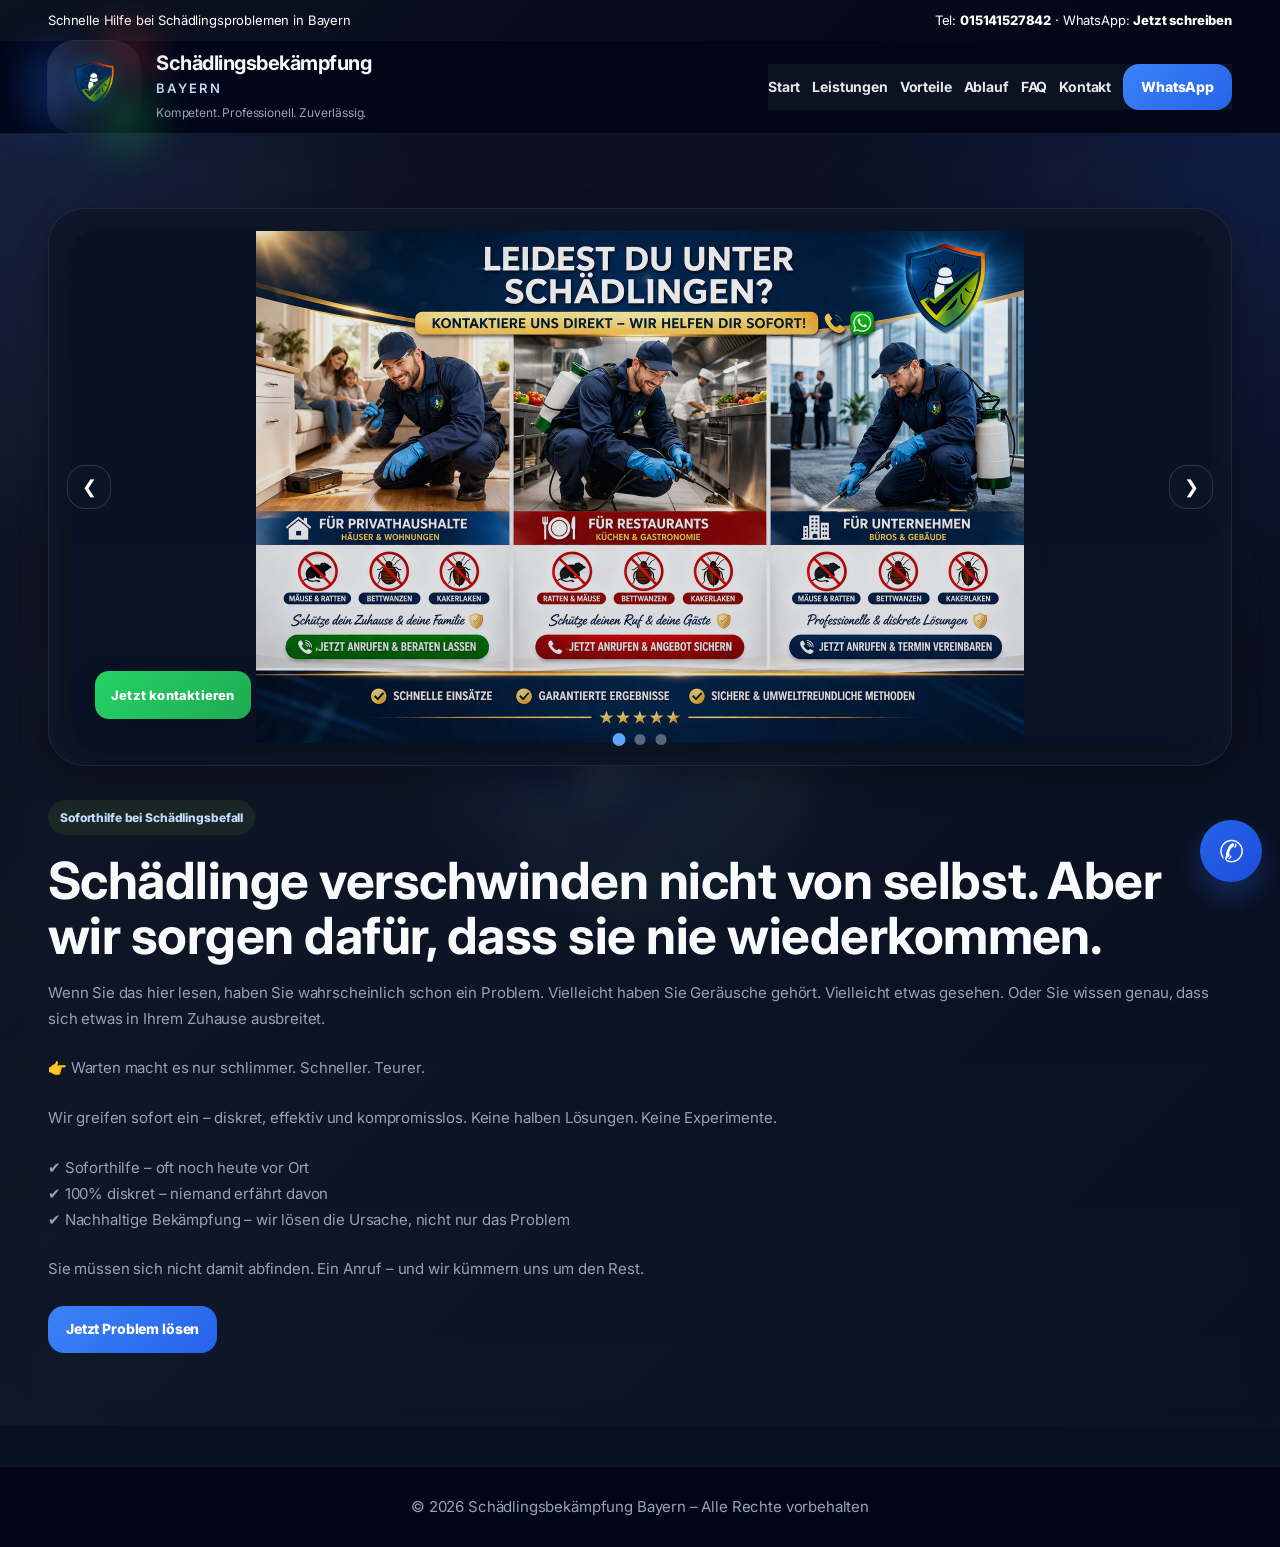
==== commit 160fd643: "Add files via upload" ====
--- a/index.html
+++ b/index.html
@@ -1,145 +1,128 @@
 <!DOCTYPE html>
 <html lang="de">
 <head>
-  <title>Schädlingsbekämpfung Bayern | Soforthilfe bei Ratten, Mäusen & Insekten</title>
-  <meta name="description" content="Professionelle Schädlingsbekämpfung in Bayern. Schnelle Hilfe bei Ratten, Mäusen, Kakerlaken, Bettwanzen, Wespen und Ameisen. Jetzt unverbindlich anfragen.">
-  
   <meta charset="UTF-8" />
   <meta name="viewport" content="width=device-width, initial-scale=1.0" />
+  <title>Hero | Schädlingsbekämpfung Bayern</title>
+  <meta name="description" content="Schädlingsbekämpfung Bayern – Hero" />
   <link rel="preconnect" href="https://fonts.googleapis.com">
   <link rel="preconnect" href="https://fonts.gstatic.com" crossorigin>
   <link href="https://fonts.googleapis.com/css2?family=Inter:wght@400;500;600;700;800&display=swap" rel="stylesheet">
   <link rel="stylesheet" href="style.css" />
-  <link rel="icon" href="logo.svg" type="image/svg+xml" />
-
 </head>
 <body>
-
 <div class="topbar">
-  <div class="container topbar-inner">
-    <div>Soforthilfe bei Ratten, Mäusen, Kakerlaken, Bettwanzen, Wespen & mehr</div>
-    <div>Tel: <a href="tel:+4915141527842">01514 1527842</a> · WhatsApp: <a href="https://wa.me/4915141527842?text=Hallo%2C%20ich%20brauche%20Hilfe%20bei%20einem%20Sch%C3%A4dlingsproblem%20in%20Bayern." target="_blank" rel="noopener">Jetzt schreiben</a></div>
-  </div>
+<div class="container topbar-inner">
+<div>Schnelle Hilfe bei Schädlingsproblemen in Bayern</div>
+<div>
+        Tel: <a href="tel:+4915141527842">015141527842</a> · WhatsApp:
+        <a href="https://wa.me/4915141527842" target="_blank">Jetzt schreiben</a>
+</div>
+</div>
 </div>
 <header>
-  <div class="container nav">
-    <a class="brand" href="index.html">
-      <img class="brand-mark" src="logo.svg" alt="Schädlingsbekämpfung Bayern Logo">
-      <div class="brand-copy">
-        <strong>Schädlingsbekämpfung Bayern</strong>
-        <span>Diskret · schnell · professionell</span>
-        <small>Für Privatkunden, Vermieter, Hausverwaltungen und Gewerbe</small>
-      </div>
-    </a>
-    <button class="menu-toggle" type="button" aria-label="Menü öffnen" aria-controls="site-menu" aria-expanded="false">☰</button>
-    <nav class="nav-links" id="site-menu">
-      <a href="index.html" class="active-page">Start</a>
-<a href="leistungen.html">Leistungen</a>
-<a href="ablauf.html">Ablauf</a>
-<a href="ueber-uns.html">Über uns</a>
-<a href="kontakt.html">Kontakt</a>
-      <a class="btn btn-primary" href="https://wa.me/4915141527842?text=Hallo%2C%20ich%20brauche%20Hilfe%20bei%20einem%20Sch%C3%A4dlingsproblem%20in%20Bayern." target="_blank" rel="noopener">WhatsApp</a>
-    </nav>
-  </div>
+<div class="container nav">
+<a class="brand" href="index.html">
+<span class="logo-shell">
+<img alt="Schädlingsbekämpfung Bayern Logo" src="logo.png"/>
+</span>
+<div class="brand-text">
+<h1>Schädlingsbekämpfung</h1>
+<span>BAYERN</span>
+<small>Kompetent. Professionell. Zuverlässig.</small>
+</div>
+</a>
+<button aria-controls="site-menu" aria-expanded="false" aria-label="Menü öffnen" class="menu-toggle" type="button">☰</button>
+<nav class="nav-links" id="site-menu">
+<a href="index.html">Start</a>
+<a href="features.html">Leistungen</a>
+<a href="features.html">Vorteile</a>
+<a href="demo.html">Ablauf</a>
+<a href="footer.html#faq">FAQ</a>
+<a href="footer.html#kontakt">Kontakt</a>
+<a class="btn btn-green" href="https://wa.me/4915141527842?text=Hallo%2C%20ich%20brauche%20Hilfe%20bei%20einem%20Schädlingsproblem." target="_blank">WhatsApp</a>
+</nav>
+</div>
 </header>
+<main>
+<section class="hero" id="hero">
+<div class="container">
+<div class="hero-showcase-wrap reveal">
+<div class="gallery-slider" data-gallery-slider="">
+<div class="gallery-track">
+<div class="gallery-slide">
+<article class="gallery-card">
+<img alt="Schritt 1" src="step4.png"/>
+<div class="gallery-overlay">
+<a class="slide-whatsapp-btn" href="https://wa.me/4915141527842?text=Hallo%2C%20ich%20m%C3%B6chte%20jetzt%20Kontakt%20aufnehmen." rel="noopener" target="_blank">Jetzt kontaktieren</a>
+</div>
+</article>
+</div>
+<div class="gallery-slide">
+<article class="gallery-card">
+<img alt="Schritt 2" src="step5.png"/>
+<div class="gallery-overlay">
+<a class="slide-whatsapp-btn" href="https://wa.me/4915141527842?text=Hallo%2C%20ich%20m%C3%B6chte%20jetzt%20Kontakt%20aufnehmen." rel="noopener" target="_blank">Jetzt kontaktieren</a>
+</div>
+</article>
+</div>
+<div class="gallery-slide">
+<article class="gallery-card">
+<img alt="Schritt 3" src="step6.png"/>
+<div class="gallery-overlay">
+<a class="slide-whatsapp-btn" href="https://wa.me/4915141527842?text=Hallo%2C%20ich%20m%C3%B6chte%20jetzt%20Kontakt%20aufnehmen." rel="noopener" target="_blank">Jetzt kontaktieren</a>
+</div>
+</article>
+</div>
+</div>
+<div aria-label="Bildersteuerung" class="gallery-controls">
+<button aria-label="Vorheriges Bild" class="gallery-btn prev" type="button">❮</button>
+<button aria-label="Nächstes Bild" class="gallery-btn next" type="button">❯</button>
+</div>
+<div aria-label="Bildnavigation" class="gallery-dots">
+<button aria-label="Bild 1" class="gallery-dot active" type="button"></button>
+<button aria-label="Bild 2" class="gallery-dot" type="button"></button>
+<button aria-label="Bild 3" class="gallery-dot" type="button"></button>
+</div>
+</div>
+</div>
+<div class="hero-intro">
+<div class="reveal hero-copy hero-copy-poppins">
+<span class="hero-badge">Soforthilfe bei Schädlingsbefall</span>
+<h2>Schädlinge verschwinden nicht von selbst. Aber wir sorgen dafür, dass sie nie wiederkommen.</h2>
+<p>
+              Wenn Sie das hier lesen, haben Sie wahrscheinlich schon ein Problem. Vielleicht haben Sie Geräusche gehört.
+              Vielleicht etwas gesehen. Oder Sie wissen genau, dass sich etwas in Ihrem Zuhause ausbreitet.
+            </p>
+<p>
+              👉 Warten macht es nur schlimmer. Schneller. Teurer.
+            </p>
+<p>
+              Wir greifen sofort ein – diskret, effektiv und kompromisslos. Keine halben Lösungen. Keine Experimente.
+            </p>
+<p>
+              ✔ Soforthilfe – oft noch heute vor Ort<br>
+              ✔ 100% diskret – niemand erfährt davon<br>
+              ✔ Nachhaltige Bekämpfung – wir lösen die Ursache, nicht nur das Problem
+            </p>
+<p>
+              Sie müssen sich nicht damit abfinden. Ein Anruf – und wir kümmern uns um den Rest.
+            </p>
+<div class="hero-actions">
+<a class="btn btn-green" href="demo.html">Jetzt Problem lösen</a>
 
-<main>
-  <section class="hero">
-    <div class="container hero-grid">
-      <div class="reveal">
-        <span class="badge">24h Anfragen per WhatsApp möglich</span>
-        <h1>Schädlingsbefall schnell und diskret lösen.</h1>
-        <p>Ob Ratten im Keller, Mäuse in der Küche, Kakerlaken im Bad oder Bettwanzen im Schlafzimmer: Wir helfen Privat- und Gewerbekunden in Bayern mit klaren Abläufen, schneller Erreichbarkeit und professioneller Unterstützung.</p>
-        <div class="hero-points">
-          <div class="point-card"><strong>Schnelle Reaktion</strong><span class="small-muted">Kurze Wege per Telefon und WhatsApp.</span></div>
-          <div class="point-card"><strong>Diskreter Einsatz</strong><span class="small-muted">Seriös, zuverlässig und ohne unnötige Aufmerksamkeit.</span></div>
-          <div class="point-card"><strong>Klare Kommunikation</strong><span class="small-muted">Sie wissen von Anfang an, wie der Ablauf aussieht.</span></div>
-          <div class="point-card"><strong>Für Bayern</strong><span class="small-muted">Einsätze für private und gewerbliche Objekte.</span></div>
-        </div>
-        <div class="actions">
-          <a class="btn btn-primary" href="kontakt.html">Jetzt kostenlos anfragen</a>
-          <a class="btn btn-secondary" href="leistungen.html">Leistungen ansehen</a>
-        </div>
-      </div>
-      <div class="hero-visual reveal">
-        <div class="visual-card">
-          <h3>Haben Sie eines dieser Probleme?</h3>
-          <p>Dann sollten Sie nicht lange warten.</p>
-          <div class="visual-list">
-            <div class="visual-item"><div class="visual-icon">🐀</div><div><strong>Ratten im Keller oder Garten</strong><div>Geräusche, Kotspuren oder beschädigte Vorräte.</div></div></div>
-            <div class="visual-item"><div class="visual-icon">🐭</div><div><strong>Mäuse in Küche oder Dachboden</strong><div>Schnelles Handeln verhindert größere Ausbreitung.</div></div></div>
-            <div class="visual-item"><div class="visual-icon">🪳</div><div><strong>Kakerlaken, Ameisen oder Bettwanzen</strong><div>Hygiene, Schlaf und Alltag werden schnell belastet.</div></div></div>
-          </div>
-          <div class="stats">
-            <div class="stat"><strong>Heute</strong><span>Kontaktaufnahme möglich</span></div>
-            <div class="stat"><strong>Diskret</strong><span>Professionelles Auftreten</span></div>
-            <div class="stat"><strong>Klar</strong><span>Verständliche nächsten Schritte</span></div>
-          </div>
-        </div>
-      </div>
+</div>
+</div>
+</div>
+</div>
+</section>
+</main>
+<footer>
+<div class="container">
+      © 2026 Schädlingsbekämpfung Bayern – Alle Rechte vorbehalten
     </div>
-  </section>
-
-  <section class="section">
-    <div class="container">
-      <div class="section-head reveal">
-        <h2>Unsere Schwerpunkte</h2>
-        <p>Die Website ist jetzt nicht mehr wie ein Demo-Template aufgebaut, sondern wie eine echte Service-Seite mit klaren Leistungen, Ablauf, Kontakt und rechtlichen Seiten.</p>
-      </div>
-      <div class="grid-4">
-        <article class="card reveal"><div class="icon">🐀</div><h3>Rattenbekämpfung</h3><p>Für Keller, Außenbereiche, Mehrfamilienhäuser, Lager und Gewerbeobjekte.</p></article>
-        <article class="card reveal"><div class="icon">🐭</div><h3>Mäusebekämpfung</h3><p>Schnelle Hilfe bei Mäusen im Dachboden, in Wänden, Küchen und Nebenräumen.</p></article>
-        <article class="card reveal"><div class="icon">🪳</div><h3>Insektenbekämpfung</h3><p>Kakerlaken, Ameisen, Flöhe, Motten und weitere kriechende oder fliegende Schädlinge.</p></article>
-        <article class="card reveal"><div class="icon">🛏️</div><h3>Bettwanzen & Wespen</h3><p>Gezielte Hilfe bei akutem Befall im Wohnbereich oder rund ums Gebäude.</p></article>
-      </div>
-    </div>
-  </section>
-
-  <section class="section">
-    <div class="container split">
-      <div class="card reveal">
-        <h3>Warum diese Version besser ist</h3>
-        <ul class="check-list">
-          <li>Klare Seitennamen: Start, Leistungen, Ablauf, Über uns, Kontakt</li>
-          <li>Impressum und Datenschutz als Pflichtseiten für Deutschland</li>
-          <li>Kontaktformular öffnet direkt eine WhatsApp-Anfrage statt wirkungslos zu bleiben</li>
-          <li>Stärkerer SEO-Fokus durch konkrete Begriffe wie Ratten, Mäuse, Kakerlaken und Bettwanzen</li>
-          <li>Mehr Vertrauen durch Servicegebiet, Vorteile, FAQ und klare Erreichbarkeit</li>
-        </ul>
-      </div>
-      <div class="dark-band reveal">
-        <h3>Servicegebiet Bayern</h3>
-        <p>Beispielhafte Städte, die Sie anpassen oder erweitern können:</p>
-        <ul class="city-list">
-          <li>München</li>
-          <li>Nürnberg</li>
-          <li>Augsburg</li>
-          <li>Regensburg</li>
-          <li>Ingolstadt</li>
-        </ul>
-      </div>
-    </div>
-  </section>
-</main>
-
-<footer class="footer">
-  <div class="container footer-grid">
-    <div>
-      <h3>Schädlingsbekämpfung Bayern</h3>
-      <p>Professionelle Schädlingsbekämpfung in Bayern. Schnelle Hilfe bei akutem Befall, diskrete Einsätze und klare Kommunikation vom Erstkontakt bis zur Nachsorge.</p>
-    </div>
-    <div>
-      <h4>Seiten</h4>
-      <p><a href="leistungen.html">Leistungen</a><br><a href="ablauf.html">Ablauf</a><br><a href="kontakt.html">Kontakt</a></p>
-    </div>
-    <div>
-      <h4>Rechtliches</h4>
-      <p><a href="impressum.html">Impressum</a><br><a href="datenschutz.html">Datenschutz</a></p>
-    </div>
-  </div>
 </footer>
-<a class="whatsapp-float" aria-label="WhatsApp Kontakt" href="https://wa.me/4915141527842?text=Hallo%2C%20ich%20brauche%20Hilfe%20bei%20einem%20Sch%C3%A4dlingsproblem%20in%20Bayern." target="_blank" rel="noopener">✆</a>
+<a aria-label="WhatsApp Kontakt" class="whatsapp-float" href="https://wa.me/4915141527842?text=Hallo%2C%20ich%20interessiere%20mich%20für%20Ihre%20Schädlingsbekämpfung." target="_blank">✆</a>
 <script src="script.js"></script>
-
 </body>
 </html>
--- a/style.css
+++ b/style.css
@@ -1,131 +1,2380 @@
 
+    :root{
+      --navy:#0f172a;
+      --navy-2:#020617;
+      --green:#16a34a;
+      --green-2:#15803d;
+      --orange:#ea580c;
+      --orange-2:#c2410c;
+      --text:#0f172a;
+      --muted:#64748b;
+      --bg:#f6f8fb;
+      --bg-2:#eef2f7;
+      --card:#ffffff;
+      --line:#e2e8f0;
+      --white-soft:rgba(255,255,255,.92);
+      --shadow:0 10px 25px rgba(15,23,42,.06);
+      --shadow-strong:0 20px 45px rgba(15,23,42,.10);
+      --radius:24px;
+      --radius-sm:18px;
+      --max:1180px;
+      --dark-1:#0f172a;
+      --dark-2:#111827;
+    }
+
+    *{box-sizing:border-box}
+    html{scroll-behavior:smooth}
+    body{
+      margin:0;
+      font-family:'Poppins', Arial, Helvetica, sans-serif;
+      color:var(--text);
+      background:var(--bg);
+      line-height:1.6;
+      overflow-x:hidden;
+    }
+
+    a{text-decoration:none;color:inherit}
+    img{max-width:100%;display:block}
+    button,input,textarea{font:inherit}
+
+    .container{
+      width:min(calc(100% - 32px), var(--max));
+      margin:0 auto;
+    }
+
+    .topbar{
+      background:linear-gradient(135deg,var(--navy),var(--navy-2));
+      color:#fff;
+      padding:10px 0;
+      font-size:14px;
+    }
+
+    .topbar-inner{
+      display:flex;
+      justify-content:space-between;
+      align-items:center;
+      gap:12px;
+      flex-wrap:wrap;
+    }
+
+    .topbar a{font-weight:800}
+
+    header{
+      position:sticky;
+      top:0;
+      z-index:1000;
+      background:rgba(255,255,255,.82);
+      backdrop-filter:blur(14px);
+      border-bottom:1px solid rgba(229,231,235,.9);
+    }
+
+    .nav{
+      min-height:84px;
+      display:flex;
+      align-items:center;
+      justify-content:space-between;
+      gap:24px;
+    }
+
+    .brand{
+      display:flex;
+      align-items:center;
+      gap:16px;
+      min-width:0;
+    }
+
+    .logo-shell{
+      position:relative;
+      display:inline-flex;
+      align-items:center;
+      justify-content:center;
+      flex-shrink:0;
+      width:92px;
+      height:92px;
+      animation:logoFloat 3.2s ease-in-out infinite;
+    }
+
+    .logo-shell::before,
+    .logo-shell::after{
+      content:"";
+      position:absolute;
+      border-radius:28px;
+      pointer-events:none;
+    }
+
+    .logo-shell::before{
+      inset:-10px;
+      z-index:1;
+      filter:blur(22px);
+      background:
+        radial-gradient(circle at left center, rgba(37,99,235,.92), transparent 40%),
+        radial-gradient(circle at right top, rgba(239,68,68,.88), transparent 36%),
+        radial-gradient(circle at right bottom, rgba(34,197,94,.88), transparent 42%);
+      animation:logoGlow 2.8s ease-in-out infinite alternate;
+    }
+
+    .logo-shell::after{
+      inset:-1px;
+      z-index:2;
+      background:linear-gradient(135deg, rgba(255,255,255,.12), rgba(255,255,255,0));
+      animation:logoShine 3.8s linear infinite;
+      mix-blend-mode:screen;
+    }
+
+    .logo-shell img{
+      width:76px;
+      height:auto;
+      object-fit:contain;
+      position:relative;
+      z-index:3;
+      filter:
+        drop-shadow(0 12px 22px rgba(0,0,0,.22))
+        drop-shadow(0 0 8px rgba(37,99,235,.25))
+        drop-shadow(0 0 8px rgba(34,197,94,.20));
+      animation:logoPulse 2.6s ease-in-out infinite;
+      transform-origin:center;
+    }
+
+    .brand-text h1{
+      font-size:23px;
+      line-height:1.1;
+      margin:0;
+      color:var(--navy);
+    }
+
+    .brand-text span{
+      display:block;
+      color:var(--green);
+      font-weight:600;
+      letter-spacing:1.5px;
+      margin-top:4px;
+    }
+
+    .brand-text small{
+      color:var(--muted);
+      display:block;
+      margin-top:4px;
+    }
+
+    .nav-links{
+      display:flex;
+      flex-wrap:wrap;
+      gap:18px;
+      align-items:center;
+      font-weight:700;
+    }
+
+    .menu-toggle{
+      display:none;
+      align-items:center;
+      justify-content:center;
+      width:52px;
+      height:52px;
+      border:none;
+      border-radius:16px;
+      background:linear-gradient(135deg,var(--navy),#1e293b);
+      color:#fff;
+      font-size:26px;
+      cursor:pointer;
+      box-shadow:var(--shadow);
+    }
+
+    .menu-toggle:focus-visible{
+      outline:3px solid rgba(34,197,94,.25);
+      outline-offset:2px;
+    }
+
+    .nav-links > a:not(.btn){
+      position:relative;
+    }
+
+    .nav-links > a:not(.btn)::after{
+      content:"";
+      position:absolute;
+      left:0;
+      bottom:-6px;
+      width:0;
+      height:2px;
+      background:var(--green);
+      transition:all .25s ease;
+    }
+
+    .nav-links > a:not(.btn):hover::after{
+      width:100%;
+    }
+
+    .btn{
+      display:inline-flex;
+      align-items:center;
+      justify-content:center;
+      gap:10px;
+      padding:14px 22px;
+      border-radius:999px;
+      font-weight:800;
+      border:none;
+      cursor:pointer;
+      transition:.25s ease;
+      text-align:center;
+    }
+
+    .btn:hover{transform:translateY(-3px) scale(1.02)}
+    .btn-primary{background:var(--navy); color:#fff}
+    .btn-green{background:linear-gradient(135deg,var(--green),var(--green-2)); color:#fff}
+    .btn-outline{border:2px solid var(--navy); color:var(--navy); background:#fff}
+    .btn-orange{background:linear-gradient(135deg,var(--orange),var(--orange-2)); color:#fff}
+
+    .hero{
+      position:relative;
+      overflow:hidden;
+      padding:88px 0 64px;
+      background:
+        radial-gradient(circle at top right, rgba(239,125,34,.12), transparent 26%),
+        radial-gradient(circle at top left, rgba(37,99,235,.08), transparent 22%),
+        linear-gradient(180deg,#ffffff 0%,#f4f6f8 100%);
+      isolation:isolate;
+    }
+
+    .hero::before{
+      content:"";
+      position:absolute;
+      top:50%;
+      left:50%;
+      width:min(72vw, 760px);
+      height:min(72vw, 760px);
+      transform:translate(-50%,-50%);
+      background:url('logo.png') center/contain no-repeat;
+      opacity:.06;
+      filter:blur(2px) saturate(1.05);
+      pointer-events:none;
+      z-index:0;
+    }
+
+    .hero::after{
+      content:"";
+      position:absolute;
+      inset:0;
+      background:
+        radial-gradient(circle at 50% 42%, rgba(255,255,255,.28), transparent 28%),
+        linear-gradient(135deg, rgba(255,255,255,.22), rgba(255,255,255,.06));
+      backdrop-filter:blur(14px);
+      -webkit-backdrop-filter:blur(14px);
+      pointer-events:none;
+      z-index:0;
+    }
+
+    .hero-grid{
+      position:relative;
+      z-index:1;
+      display:grid;
+      grid-template-columns:1.12fr .88fr;
+      gap:28px;
+      align-items:center;
+    }
+
+    .hero-badge{
+      display:inline-flex;
+      align-items:center;
+      gap:10px;
+      padding:10px 15px;
+      background:rgba(120,162,47,.13);
+      color:#4d6d18;
+      border-radius:999px;
+      font-weight:800;
+      margin-bottom:18px;
+      font-size:14px;
+    }
+
+    .hero h2{
+      margin:0 0 16px;
+      font-size:clamp(34px,5vw,62px);
+      line-height:1.03;
+      color:var(--navy);
+      max-width:760px;
+    }
+
+    .hero p{
+      margin:0 0 24px;
+      font-size:18px;
+      color:var(--muted);
+      max-width:720px;
+    }
+
+    .hero-actions{
+      display:flex;
+      flex-wrap:wrap;
+      gap:14px;
+      margin-bottom:20px;
+    }
+
+    .feature-row{
+      display:grid;
+      grid-template-columns:repeat(3,1fr);
+      gap:14px;
+      margin-top:20px;
+    }
+
+    .feature{
+      background:rgba(255,255,255,.78);
+      border:1px solid rgba(255,255,255,.55);
+      border-radius:18px;
+      padding:16px;
+      box-shadow:var(--shadow);
+      font-weight:700;
+      text-align:center;
+      backdrop-filter:blur(10px);
+      -webkit-backdrop-filter:blur(10px);
+    }
+
+    .glass-card,
+    .hero-card,
+    .contact-box,
+    .form-box,
+    .about-box,
+    .benefit-card,
+    .service-card,
+    .trust-card,
+    .faq-item{
+      background:var(--white-soft);
+      border:1px solid rgba(255,255,255,.6);
+      border-radius:var(--radius);
+      box-shadow:var(--shadow);
+      backdrop-filter:blur(12px);
+      -webkit-backdrop-filter:blur(12px);
+    }
+
+    .hero-card{
+      padding:28px;
+      position:relative;
+      overflow:hidden;
+    }
+
+    .hero-card::after{
+      content:"";
+      position:absolute;
+      inset:auto -40px -40px auto;
+      width:170px;
+      height:170px;
+      background:radial-gradient(circle, rgba(120,162,47,.18), transparent 70%);
+      pointer-events:none;
+    }
+
+    .hero-card h3{
+      margin-top:0;
+      color:var(--navy);
+      font-size:24px;
+    }
+
+    .hero-card ul{
+      list-style:none;
+      padding:0;
+      margin:0 0 22px;
+      display:grid;
+      gap:12px;
+    }
+
+    .hero-card li{
+      padding-left:26px;
+      position:relative;
+      font-weight:600;
+    }
+
+    .hero-card li::before{
+      content:"✓";
+      position:absolute;
+      left:0;
+      color:var(--green);
+      font-weight:900;
+    }
+
+    h1,h2,h3,h4{letter-spacing:-0.5px}
+
+    section{padding:78px 0}
+
+    .section-head{
+      text-align:center;
+      margin-bottom:38px;
+    }
+
+    .section-head h3{
+      margin:0 0 10px;
+      font-size:36px;
+      color:var(--navy);
+    }
+
+    .section-head p{
+      margin:0 auto;
+      max-width:760px;
+      color:var(--muted);
+      font-size:17px;
+    }
+
+    .services{
+      background:
+        radial-gradient(circle at top left, rgba(37,99,235,.08), transparent 20%),
+        linear-gradient(180deg,#ffffff 0%, #f4f6f8 100%);
+    }
+
+    .services-grid,
+    .benefits-grid,
+    .trust-grid{
+      display:grid;
+      grid-template-columns:repeat(3,1fr);
+      gap:22px;
+    }
+
+    .service-card,
+    .benefit-card,
+    .trust-card{
+      padding:24px;
+      transition:.25s ease;
+      text-align:center;
+    }
+
+    .service-card:hover,
+    .benefit-card:hover,
+    .trust-card:hover{
+      transform:translateY(-5px);
+      box-shadow:var(--shadow-strong);
+    }
+
+    .service-icon,
+    .benefit-icon,
+    .trust-icon{
+      width:58px;
+      height:58px;
+      margin:0 auto 16px;
+      border-radius:16px;
+      display:grid;
+      place-items:center;
+      font-size:26px;
+      background:linear-gradient(135deg, rgba(13,59,102,.1), rgba(120,162,47,.16));
+    }
+
+    .service-card h4,
+    .benefit-card h4,
+    .trust-card h4{
+      margin:0 0 10px;
+      font-size:23px;
+      color:var(--navy);
+    }
+
+    .service-card p,
+    .benefit-card p,
+    .trust-card p{
+      margin:0;
+      color:var(--muted);
+    }
+
+    .benefits-section{
+      background:
+        radial-gradient(circle at top left, rgba(37,99,235,.08), transparent 20%),
+        radial-gradient(circle at bottom right, rgba(120,162,47,.10), transparent 24%),
+        linear-gradient(180deg,#ffffff 0%, #f4f6f8 100%);
+    }
+
+    .journey-section{
+      position:relative;
+      overflow:hidden;
+      background:
+        radial-gradient(circle at 10% 10%, rgba(37,99,235,.08), transparent 18%),
+        radial-gradient(circle at 90% 8%, rgba(239,68,68,.08), transparent 18%),
+        radial-gradient(circle at 60% 90%, rgba(34,197,94,.08), transparent 20%),
+        linear-gradient(180deg,var(--dark-1) 0%, var(--dark-2) 100%);
+      color:#fff;
+      padding:92px 0;
+    }
+
+    .journey-section::before{
+      content:"";
+      position:absolute;
+      inset:0;
+      background:radial-gradient(circle at 50% 20%, rgba(255,255,255,.03), transparent 30%);
+      pointer-events:none;
+    }
+
+    .journey-head{
+      text-align:center;
+      max-width:820px;
+      margin:0 auto 54px;
+      position:relative;
+      z-index:1;
+    }
+
+    .journey-badge{
+      display:inline-block;
+      padding:8px 14px;
+      border-radius:999px;
+      background:rgba(255,255,255,.08);
+      border:1px solid rgba(255,255,255,.12);
+      color:#ffd6cb;
+      font-size:13px;
+      font-weight:800;
+      margin-bottom:14px;
+      letter-spacing:.5px;
+    }
+
+    .journey-head h3{
+      margin:0 0 12px;
+      font-size:clamp(30px,4vw,46px);
+      line-height:1.08;
+      color:#fff;
+    }
+
+    .journey-head p{
+      margin:0;
+      color:rgba(255,255,255,.76);
+      font-size:17px;
+    }
+
+    .zigzag{
+      max-width:980px;
+      margin:0 auto;
+      position:relative;
+      z-index:1;
+    }
+
+    .step{
+      display:grid;
+      grid-template-columns:1fr 52px 1fr;
+      align-items:center;
+      gap:18px;
+      margin:0 0 18px;
+    }
+
+    .step.right .step-card{ grid-column:3; }
+    .step.left .step-card{ grid-column:1; }
+
+    .step-card{
+      position:relative;
+      background:rgba(255,255,255,.06);
+      border:1px solid rgba(255,255,255,.10);
+      border-radius:28px;
+      padding:22px;
+      box-shadow:0 20px 50px rgba(0,0,0,.26);
+      backdrop-filter:blur(10px);
+      min-height:340px;
+      overflow:hidden;
+    }
+
+    .step-card::before{
+      content:"";
+      position:absolute;
+      inset:0;
+      background:
+        radial-gradient(circle at top left, rgba(255,255,255,.10), transparent 28%),
+        linear-gradient(135deg, rgba(255,255,255,.05), rgba(255,255,255,0));
+      pointer-events:none;
+    }
+
+    .step-image{
+      position:relative;
+      border-radius:24px;
+      padding:18px;
+      min-height:210px;
+      display:flex;
+      align-items:center;
+      justify-content:center;
+      overflow:hidden;
+      background:
+        linear-gradient(135deg, rgba(255,255,255,.18), rgba(255,255,255,.05)),
+        rgba(255,255,255,.06);
+      border:1px solid rgba(255,255,255,.18);
+      box-shadow:
+        inset 0 1px 0 rgba(255,255,255,.22),
+        inset 0 -14px 28px rgba(255,255,255,.03),
+        0 12px 30px rgba(0,0,0,.18);
+      backdrop-filter:blur(16px) saturate(1.1);
+      -webkit-backdrop-filter:blur(16px) saturate(1.1);
+      isolation:isolate;
+    }
+
+    .step-image::before{
+      content:"";
+      position:absolute;
+      inset:0;
+      background:
+        radial-gradient(circle at 18% 18%, rgba(255,255,255,.28), transparent 22%),
+        linear-gradient(180deg, rgba(255,255,255,.10), rgba(255,255,255,0) 35%),
+        radial-gradient(circle at 85% 85%, rgba(37,99,235,.10), transparent 24%),
+        radial-gradient(circle at 15% 85%, rgba(255,138,104,.09), transparent 24%);
+      pointer-events:none;
+      z-index:1;
+    }
+
+    .step-image::after{
+      content:"";
+      position:absolute;
+      top:10px;
+      left:12px;
+      right:12px;
+      height:34%;
+      border-radius:18px;
+      background:linear-gradient(180deg, rgba(255,255,255,.24), rgba(255,255,255,0));
+      opacity:.8;
+      pointer-events:none;
+      z-index:1;
+    }
+
+    .step-image img{
+      width:100%;
+      max-width:270px;
+      max-height:220px;
+      object-fit:contain;
+      position:relative;
+      z-index:2;
+      filter:
+        drop-shadow(0 18px 26px rgba(0,0,0,.34))
+        drop-shadow(0 0 8px rgba(255,255,255,.08));
+    }
+
+    .step-content{
+      margin-top:18px;
+      position:relative;
+      z-index:2;
+    }
+
+    .step-no{
+      display:inline-flex;
+      width:42px;
+      height:42px;
+      border-radius:50%;
+      align-items:center;
+      justify-content:center;
+      background:linear-gradient(135deg,#ff8d63,#ff694f);
+      color:#fff;
+      font-weight:900;
+      box-shadow:0 0 18px rgba(255,105,79,.36);
+      margin-bottom:12px;
+      font-size:15px;
+    }
+
+    .step-content h4{
+      margin:0 0 10px;
+      font-size:28px;
+      line-height:1.15;
+      color:#fff;
+    }
+
+    .step-content p{
+      margin:0;
+      color:rgba(255,255,255,.82);
+      font-size:16px;
+    }
+
+    .flow-line{
+      position:relative;
+      width:24px;
+      height:360px;
+      margin:8px auto 18px;
+      opacity:.2;
+      transform:translateY(24px);
+      transition:opacity .6s ease, transform .6s ease;
+      grid-column:2;
+    }
+
+    .flow-line.active{
+      opacity:1;
+      transform:translateY(0);
+    }
+
+    .flow-line::before{
+      content:"";
+      position:absolute;
+      top:0;
+      left:50%;
+      width:2px;
+      height:calc(100% - 24px);
+      transform:translateX(-50%);
+      border-radius:999px;
+      background:linear-gradient(
+        180deg,
+        rgba(255,120,90,0) 0%,
+        rgba(255,120,90,.95) 12%,
+        rgba(255,120,90,.95) 88%,
+        rgba(255,120,90,0) 100%
+      );
+      box-shadow:
+        0 0 8px rgba(255,120,90,.9),
+        0 0 18px rgba(255,120,90,.45);
+    }
+
+    .flow-line::after{
+      content:"";
+      position:absolute;
+      top:18px;
+      left:50%;
+      width:6px;
+      height:54px;
+      transform:translateX(-50%);
+      border-radius:999px;
+      background:linear-gradient(180deg, rgba(255,255,255,0), rgba(255,210,180,1), rgba(255,255,255,0));
+      filter:blur(1px);
+      box-shadow:0 0 12px rgba(255,190,150,.9);
+    }
+
+    .flow-line.active::after{
+      animation:flowShine 1.8s linear infinite;
+    }
+
+    .flow-dot{
+      position:absolute;
+      left:50%;
+      width:8px;
+      height:8px;
+      transform:translateX(-50%);
+      border-radius:50%;
+      background:var(--orange);
+      box-shadow:
+        0 0 8px rgba(255,138,104,.95),
+        0 0 18px rgba(255,138,104,.5);
+    }
+
+    .flow-dot::before{
+      content:"";
+      position:absolute;
+      inset:-6px;
+      border-radius:50%;
+      background:radial-gradient(circle, rgba(255,150,120,.35), rgba(255,150,120,0));
+    }
+
+    .flow-dot.top{top:64px}
+    .flow-dot.middle{top:178px}
+    .flow-dot.bottom{top:292px}
+
+    .flow-arrow-head{
+      position:absolute;
+      left:50%;
+      bottom:0;
+      width:16px;
+      height:16px;
+      transform:translateX(-50%) rotate(45deg);
+      border-right:3px solid var(--orange);
+      border-bottom:3px solid var(--orange);
+      filter:
+        drop-shadow(0 0 8px rgba(255,138,104,.95))
+        drop-shadow(0 0 18px rgba(255,138,104,.45));
+    }
+
+    .flow-line.active .flow-arrow-head{
+      animation:arrowDrop 1.2s ease-in-out infinite;
+    }
+
+    .flow-line.active .flow-dot{
+      animation:dotPulse 1.5s ease-in-out infinite;
+    }
+
+    .flow-line.active .flow-dot.middle{animation-delay:.2s}
+    .flow-line.active .flow-dot.bottom{animation-delay:.4s}
+
+    .journey-cta{
+      margin-top:20px;
+      text-align:center;
+    }
+
+    .journey-cta a{
+      display:inline-flex;
+      align-items:center;
+      justify-content:center;
+      gap:12px;
+      padding:17px 28px;
+      border-radius:999px;
+      font-weight:800;
+      font-size:17px;
+      color:#fff;
+      background:linear-gradient(135deg,#25d366,#1ebd59);
+      box-shadow:
+        0 10px 24px rgba(37,211,102,.35),
+        0 0 0 1px rgba(255,255,255,.08) inset;
+      transition:.25s ease;
+      position:relative;
+      overflow:hidden;
+    }
+
+    .journey-cta a::before{
+      content:"";
+      position:absolute;
+      inset:0;
+      background:linear-gradient(120deg, transparent 18%, rgba(255,255,255,.24) 48%, transparent 74%);
+      transform:translateX(-130%);
+      animation:ctaShine 2.6s linear infinite;
+    }
+
+    .journey-cta a:hover{
+      transform:translateY(-2px) scale(1.02);
+    }
+
+    .journey-cta a .arrow{
+      filter:drop-shadow(0 0 10px rgba(255,255,255,.32));
+      animation:waArrowGlow 1.2s ease-in-out infinite;
+    }
+
+    .trust-section{
+      background:linear-gradient(180deg,#ffffff 0%,#f4f6f8 100%);
+    }
+
+    .faq-section{
+      background:linear-gradient(180deg,#f4f6f8 0%,#ffffff 100%);
+    }
+
+    .faq-wrap{
+      max-width:920px;
+      margin:0 auto;
+      display:grid;
+      gap:16px;
+    }
+
+    .faq-item{
+      overflow:hidden;
+      opacity:1 !important;
+      transform:none !important;
+    }
+
+    .faq-question{
+      width:100%;
+      background:none;
+      border:none;
+      cursor:pointer;
+      padding:22px 24px;
+      display:flex;
+      justify-content:space-between;
+      align-items:center;
+      gap:18px;
+      font-weight:800;
+      color:var(--navy);
+      text-align:left;
+    }
+
+    .faq-question span:last-child{
+      width:34px;
+      height:34px;
+      border-radius:50%;
+      display:inline-flex;
+      align-items:center;
+      justify-content:center;
+      font-size:24px;
+      transition:.25s ease;
+      color:#fff;
+      background:linear-gradient(135deg,var(--green),var(--green-2));
+      flex-shrink:0;
+      line-height:1;
+    }
+
+    .faq-item.active .faq-question span:last-child{
+      transform:rotate(45deg);
+    }
+
+    .faq-answer{
+      max-height:0;
+      overflow:hidden;
+      transition:max-height .35s ease, opacity .25s ease, padding-top .25s ease;
+      opacity:0;
+      padding:0 24px;
+    }
+
+    .faq-item.active .faq-answer{
+      opacity:1;
+      padding-top:0;
+      border-top:1px solid rgba(15,23,42,.06);
+    }
+
+    .faq-answer-inner{
+      padding:18px 0 22px;
+      color:var(--muted);
+      font-size:15px;
+      line-height:1.8;
+    }
+
+    .about-grid, .contact-grid{
+      display:grid;
+      gap:24px;
+      grid-template-columns:1fr 1fr;
+    }
+
+    .about-box, .contact-box, .form-box{padding:28px}
+
+    .about-box h4, .contact-box h4, .form-box h4{
+      margin:0 0 14px;
+      color:var(--navy);
+      font-size:28px;
+    }
+
+    .about-points{
+      display:grid;
+      gap:14px;
+      margin-top:18px;
+    }
+
+    .point{
+      background:#f9fafb;
+      border:1px solid var(--line);
+      border-radius:14px;
+      padding:14px 16px;
+      font-weight:700;
+    }
+
+    .contact-list{
+      display:grid;
+      gap:14px;
+      margin-top:18px;
+    }
+
+    .contact-item{
+      border:1px solid var(--line);
+      background:#f9fafb;
+      border-radius:16px;
+      padding:16px;
+    }
+
+    .contact-item strong{
+      display:block;
+      color:var(--navy);
+      margin-bottom:6px;
+    }
+
+    form{
+      display:grid;
+      gap:14px;
+      margin-top:10px;
+    }
+
+    input, textarea{
+      width:100%;
+      padding:14px 16px;
+      border-radius:14px;
+      border:1px solid #cfd5dc;
+      outline:none;
+      background:#fff;
+    }
+
+    input:focus, textarea:focus{
+      border-color:var(--navy);
+      box-shadow:0 0 0 4px rgba(13,59,102,.08);
+    }
+
+    textarea{
+      min-height:150px;
+      resize:vertical;
+    }
+
+    .cta{
+      background:linear-gradient(135deg,var(--navy),#155083);
+      color:#fff;
+      border-radius:28px;
+      padding:30px;
+      display:flex;
+      align-items:center;
+      justify-content:space-between;
+      gap:18px;
+      flex-wrap:wrap;
+      box-shadow:var(--shadow-strong);
+    }
+
+    .cta h4{
+      margin:0 0 6px;
+      font-size:30px;
+    }
+
+    footer{
+      background:#0b2f52;
+      color:rgba(255,255,255,.86);
+      padding:28px 0;
+      text-align:center;
+      margin-top:40px;
+    }
+
+    .whatsapp-float{
+      position:fixed;
+      right:18px;
+      bottom:18px;
+      width:62px;
+      height:62px;
+      border-radius:50%;
+      background:#25d366;
+      color:#fff;
+      display:grid;
+      place-items:center;
+      font-size:30px;
+      box-shadow:0 14px 24px rgba(37,211,102,.34);
+      z-index:1001;
+    }
+
+    .reveal{
+      opacity:0;
+      transform:translateY(48px);
+      transition:opacity .85s ease, transform .85s ease;
+      will-change:transform, opacity;
+    }
+
+    .reveal.active{
+      opacity:1;
+      transform:translateY(0);
+    }
+
+    @keyframes logoFloat{
+      0%,100%{transform:translateY(0)}
+      50%{transform:translateY(-7px)}
+    }
+    @keyframes logoPulse{
+      0%,100%{transform:scale(1)}
+      50%{transform:scale(1.035)}
+    }
+    @keyframes logoGlow{
+      0%{opacity:.72; transform:scale(.98)}
+      100%{opacity:1; transform:scale(1.04)}
+    }
+    @keyframes logoShine{
+      0%{transform:translateX(-18px); opacity:0}
+      15%{opacity:.5}
+      50%{opacity:.18}
+      100%{transform:translateX(18px); opacity:0}
+    }
+    @keyframes flowShine{
+      0%{top:10px; opacity:0}
+      15%{opacity:1}
+      85%{opacity:1}
+      100%{top:calc(100% - 84px); opacity:0}
+    }
+    @keyframes arrowDrop{
+      0%,100%{transform:translateX(-50%) translateY(0) rotate(45deg); opacity:.8}
+      50%{transform:translateX(-50%) translateY(7px) rotate(45deg); opacity:1}
+    }
+    @keyframes dotPulse{
+      0%,100%{transform:translateX(-50%) scale(1); opacity:.8}
+      50%{transform:translateX(-50%) scale(1.35); opacity:1}
+    }
+    @keyframes ctaShine{
+      100%{transform:translateX(130%)}
+    }
+    @keyframes waArrowGlow{
+      0%,100%{transform:translateX(0); opacity:.8}
+      50%{transform:translateX(4px); opacity:1}
+    }
+
+
+
+    .gallery-section{
+      background:linear-gradient(180deg,#ffffff 0%,#f4f6f8 100%);
+    }
+
+    .hero-showcase-wrap{
+      position:relative;
+      z-index:1;
+      margin-bottom:34px;
+    }
+
+    .gallery-slider{
+      position:relative;
+      width:100%;
+      overflow:hidden;
+      border-radius:36px;
+      background:rgba(255,255,255,.55);
+      border:1px solid rgba(255,255,255,.72);
+      box-shadow:0 24px 65px rgba(15,23,42,.14);
+      backdrop-filter:blur(12px);
+      -webkit-backdrop-filter:blur(12px);
+    }
+
+    .gallery-track{
+      display:flex;
+      transition:transform .58s cubic-bezier(.22,.61,.36,1);
+      will-change:transform;
+    }
+
+    .gallery-slide{
+      min-width:100%;
+      padding:22px;
+    }
+
+    .gallery-card{
+      position:relative;
+      overflow:hidden;
+      min-height:auto;
+      aspect-ratio:16 / 9;
+      border-radius:34px;
+      background:#081225;
+      box-shadow:0 20px 48px rgba(15,23,42,.22);
+      isolation:isolate;
+    }
+
+    .gallery-card img{
+      position:absolute;
+      inset:0;
+      width:100%;
+      height:100%;
+      object-fit:contain;
+      object-position:center center;
+      z-index:0;
+      transform:none;
+      background:#081225;
+    }
+
+    .gallery-card::before{
+      content:"";
+      position:absolute;
+      inset:0;
+      z-index:1;
+      background:linear-gradient(180deg, rgba(15,23,42,.06) 0%, rgba(15,23,42,.18) 100%);
+    }
+
+    .gallery-overlay{
+      position:relative;
+      z-index:2;
+      display:flex;
+      flex-direction:column;
+      justify-content:flex-end;
+      align-items:flex-start;
+      min-height:100%;
+      padding:0;
+      color:#fff;
+    }
+    .slide-whatsapp-btn{
+      position:absolute;
+      left:24px;
+      bottom:24px;
+      z-index:3;
+      display:inline-flex;
+      align-items:center;
+      justify-content:center;
+      min-height:48px;
+      padding:12px 22px;
+      border-radius:999px;
+      background:linear-gradient(135deg,#25D366,#1ea952);
+      color:#fff;
+      font-weight:800;
+      letter-spacing:.2px;
+      box-shadow:0 14px 30px rgba(0,0,0,.22);
+      transition:transform .25s ease, box-shadow .25s ease;
+    }
+
+    .slide-whatsapp-btn:hover{
+      transform:translateY(-2px);
+      box-shadow:0 18px 34px rgba(0,0,0,.28);
+    }
+
+
+    .gallery-badge{
+      display:inline-flex;
+      align-items:center;
+      gap:8px;
+      padding:12px 22px;
+      border-radius:999px;
+      background:rgba(255,255,255,.16);
+      border:1px solid rgba(255,255,255,.18);
+      backdrop-filter:blur(8px);
+      -webkit-backdrop-filter:blur(8px);
+      font-weight:700;
+      letter-spacing:.12em;
+      text-transform:uppercase;
+      font-size:13px;
+      margin-bottom:22px;
+    }
+
+    .gallery-overlay h4{
+      margin:0 0 14px;
+      max-width:650px;
+      font-size:clamp(52px,7vw,94px);
+      line-height:.95;
+      letter-spacing:-0.06em;
+      font-weight:800;
+    }
+
+    .gallery-overlay p{
+      margin:0;
+      max-width:700px;
+      color:rgba(255,255,255,.88);
+      font-size:clamp(18px,2vw,21px);
+      line-height:1.5;
+    }
+
+    .gallery-meta{
+      display:flex;
+      flex-wrap:wrap;
+      gap:12px;
+      margin-top:26px;
+    }
+
+    .gallery-meta span{
+      display:inline-flex;
+      align-items:center;
+      padding:10px 18px;
+      border-radius:999px;
+      background:rgba(255,255,255,.14);
+      border:1px solid rgba(255,255,255,.14);
+      color:#fff;
+      font-weight:700;
+      backdrop-filter:blur(8px);
+      -webkit-backdrop-filter:blur(8px);
+    }
+
+    .gallery-actions{
+      display:flex;
+      flex-wrap:wrap;
+      gap:14px;
+      margin-top:34px;
+    }
+
+    .gallery-actions .btn{
+      min-width:210px;
+      padding:16px 26px;
+      font-size:18px;
+      border-radius:18px;
+      box-shadow:none;
+    }
+
+    .gallery-actions .btn.btn-outline{
+      border-color:rgba(255,255,255,.32);
+      color:#fff;
+      background:rgba(255,255,255,.12);
+    }
+
+    .gallery-actions .btn.btn-outline:hover{
+      background:rgba(255,255,255,.22);
+    }
+
+    .gallery-controls{
+      position:absolute;
+      top:50%;
+      left:18px;
+      right:18px;
+      display:flex;
+      justify-content:space-between;
+      transform:translateY(-50%);
+      pointer-events:none;
+      z-index:4;
+    }
+
+    .gallery-btn{
+      width:58px;
+      height:58px;
+      border:none;
+      border-radius:18px;
+      display:grid;
+      place-items:center;
+      font-size:24px;
+      color:#fff;
+      background:rgba(15,23,42,.42);
+      border:1px solid rgba(255,255,255,.14);
+      backdrop-filter:blur(10px);
+      -webkit-backdrop-filter:blur(10px);
+      cursor:pointer;
+      box-shadow:0 10px 26px rgba(15,23,42,.18);
+      pointer-events:auto;
+      transition:.25s ease;
+    }
+
+    .gallery-btn:hover{
+      transform:scale(1.04);
+      background:rgba(15,23,42,.6);
+    }
+
+    .gallery-dots{
+      position:absolute;
+      left:50%;
+      bottom:20px;
+      transform:translateX(-50%);
+      display:flex;
+      justify-content:center;
+      gap:10px;
+      z-index:4;
+    }
+
+    .gallery-dot{
+      width:11px;
+      height:11px;
+      border:none;
+      border-radius:50%;
+      background:rgba(255,255,255,.34);
+      cursor:pointer;
+      transition:.25s ease;
+      padding:0;
+      font-size:0;
+      line-height:0;
+      color:transparent;
+      text-indent:-9999px;
+      overflow:hidden;
+      box-shadow:none;
+    }
+
+    .gallery-dot.active{
+      background:#fff;
+      transform:scale(1.18);
+    }
+
+    .hero-intro{
+      position:relative;
+      z-index:1;
+      display:block;
+      width:100%;
+    }
+
+    .hero-note{
+      padding:24px 26px;
+    }
+
+    .hero-copy{
+      max-width:900px;
+      width:100%;
+      margin:0 auto;
+    }
+
+    .hero-copy .hero-actions{
+      justify-content:flex-start;
+    }
+
+    .hero-copy-poppins,
+    .hero-copy-poppins *{
+      font-family:'Poppins', Arial, Helvetica, sans-serif;
+    }
+
+    @media (max-width: 980px){
+      .hero-grid,
+      .services-grid,
+      .benefits-grid,
+      .trust-grid,
+      .about-grid,
+      .contact-grid,
+      .feature-row,
+      .hero-intro{
+        grid-template-columns:1fr;
+      }
+
+      .nav{
+        padding:14px 0;
+        flex-direction:column;
+        align-items:flex-start;
+      }
+
+      .nav-links{
+        width:100%;
+        gap:12px;
+      }
+
+      .step{
+        grid-template-columns:1fr;
+      }
+
+      .step.right .step-card,
+      .step.left .step-card,
+      .flow-line{
+        grid-column:auto;
+      }
+
+      .flow-line{
+        height:220px;
+        margin:8px auto 24px;
+      }
+
+      .logo-shell{
+        width:86px;
+        height:86px;
+      }
+
+      .logo-shell img{
+        width:72px;
+      }
+
+      .hero::before{
+        width:min(95vw, 520px);
+        height:min(95vw, 520px);
+        opacity:.07;
+      }
+    }
+
+    @media (max-width: 640px){
+      html, body{
+        overflow-x:hidden;
+      }
+
+      .container{
+        width:min(calc(100% - 20px), var(--max));
+      }
+
+      .topbar{
+        font-size:12px;
+        padding:8px 0;
+      }
+
+      .topbar-inner{
+        flex-direction:column;
+        align-items:flex-start;
+        gap:6px;
+      }
+
+      .nav{
+        min-height:auto;
+        padding:12px 0;
+        gap:14px;
+        align-items:center;
+      }
+
+      .brand{
+        gap:12px;
+        width:calc(100% - 66px);
+      }
+
+      .logo-shell{
+        width:72px;
+        height:72px;
+      }
+
+      .logo-shell img{
+        width:60px;
+      }
+
+      .brand-text h1{
+        font-size:18px;
+      }
+
+      .brand-text span{
+        font-size:14px;
+        letter-spacing:1px;
+      }
+
+      .brand-text small{
+        font-size:12px;
+      }
+
+      .menu-toggle{
+        display:inline-flex;
+        margin-left:auto;
+      }
+
+      .nav-links{
+        display:none;
+        grid-template-columns:1fr;
+        width:100%;
+        gap:10px;
+        font-size:15px;
+        padding:14px;
+        border-radius:20px;
+        background:#ffffff;
+        border:1px solid var(--line);
+        box-shadow:0 14px 30px rgba(15,23,42,.08);
+      }
+
+      .nav-links.open{
+        display:grid;
+      }
+
+      .nav-links a{
+        text-align:center;
+        padding:13px 14px;
+        border-radius:14px;
+        background:#f1f5f9;
+        color:var(--navy);
+        border:1px solid #e2e8f0;
+      }
+
+      .nav-links .btn,
+      .nav-links a.btn{
+        grid-column:1 / -1;
+        width:100%;
+        background:linear-gradient(135deg,var(--green),var(--green-2));
+        color:#fff;
+        border:none;
+      }
+
+      .hero{
+        padding:46px 0 38px;
+      }
+
+      .gallery-slider{
+        border-radius:28px;
+      }
+
+      .gallery-slide{
+        padding:12px;
+      }
+
+      .gallery-card{
+        aspect-ratio:4 / 3;
+        border-radius:28px;
+        background:#081225;
+      }
+
+      .gallery-card img{
+        object-fit:contain;
+        object-position:center center;
+        transform:none;
+      }
+
+      .slide-whatsapp-btn{
+        left:16px;
+        right:16px;
+        bottom:16px;
+        min-height:50px;
+        padding:12px 18px;
+        font-size:15px;
+      }
+
+      .gallery-controls{
+        display:none;
+      }
+
+      .gallery-dots{
+        bottom:14px;
+      }
+
+      .hero::before{
+        width:360px;
+        height:360px;
+        opacity:.07;
+      }
+
+      .hero h2{
+        font-size:32px;
+        line-height:1.08;
+        margin-bottom:12px;
+      }
+
+      .hero p{
+        font-size:15px;
+        line-height:1.7;
+        margin-bottom:18px;
+      }
+
+      .hero-badge{
+        font-size:12px;
+        padding:8px 12px;
+        margin-bottom:14px;
+      }
+
+      .hero-actions{
+        flex-direction:column;
+        gap:10px;
+        margin-bottom:18px;
+      }
+
+      .btn{
+        width:100%;
+        min-height:52px;
+        padding:14px 18px;
+        font-size:15px;
+      }
+
+      .feature-row{
+        gap:10px;
+        margin-top:14px;
+      }
+
+      .feature{
+        padding:14px;
+        font-size:14px;
+        border-radius:16px;
+      }
+
+      .hero-card,
+      .about-box,
+      .contact-box,
+      .form-box,
+      .service-card,
+      .benefit-card,
+      .trust-card,
+      .faq-item{
+        padding:20px;
+        border-radius:20px;
+      }
+
+      .hero-card h3,
+      .about-box h4,
+      .contact-box h4,
+      .form-box h4,
+      .service-card h4,
+      .benefit-card h4,
+      .trust-card h4{
+        font-size:22px;
+        line-height:1.2;
+      }
+
+      section{
+        padding:56px 0;
+      }
+
+      .section-head{
+        margin-bottom:26px;
+      }
+
+      .section-head h3,
+      .journey-head h3{
+        font-size:28px;
+        line-height:1.15;
+      }
+
+      .section-head p,
+      .journey-head p{
+        font-size:15px;
+        line-height:1.7;
+      }
+
+      .journey-section{
+        padding:64px 0;
+      }
+
+      .journey-head{
+        margin-bottom:30px;
+      }
+
+      .journey-badge{
+        font-size:11px;
+        padding:7px 12px;
+      }
+
+      .step-card{
+        min-height:auto;
+        padding:18px;
+        border-radius:22px;
+      }
+
+      .step-image{
+        min-height:170px;
+        padding:14px;
+        border-radius:18px;
+      }
+
+      .step-image img{
+        max-width:200px;
+        max-height:160px;
+      }
+
+      .step-content{
+        margin-top:14px;
+      }
+
+      .step-content h4{
+        font-size:22px;
+      }
+
+      .step-content p{
+        font-size:14px;
+        line-height:1.7;
+      }
+
+      .step-no{
+        width:38px;
+        height:38px;
+        font-size:14px;
+      }
+
+      .flow-line{
+        height:120px;
+        margin:2px auto 16px;
+      }
+
+      .flow-dot.top{top:20px}
+      .flow-dot.middle{top:52px}
+      .flow-dot.bottom{top:84px}
+
+      .flow-arrow-head{
+        width:14px;
+        height:14px;
+      }
+
+      .journey-cta{
+        margin-top:10px;
+      }
+
+      .journey-cta a{
+        width:100%;
+        padding:15px 18px;
+        font-size:15px;
+      }
+
+      .about-grid,
+      .contact-grid{
+        gap:16px;
+      }
+
+      .about-points,
+      .contact-list{
+        gap:10px;
+      }
+
+      .point,
+      .contact-item{
+        padding:14px;
+        border-radius:14px;
+        font-size:14px;
+      }
+
+      .faq-question{
+        padding:18px;
+        font-size:15px;
+      }
+
+      .faq-answer-inner{
+        padding:0 18px 18px;
+        font-size:14px;
+      }
+
+      form{
+        gap:12px;
+      }
+
+      input, textarea{
+        padding:14px;
+        border-radius:12px;
+        font-size:15px;
+      }
+
+      textarea{
+        min-height:120px;
+      }
+
+      .cta{
+        padding:22px 18px;
+        border-radius:22px;
+        text-align:center;
+        justify-content:center;
+      }
+
+      .cta h4{
+        font-size:24px;
+        line-height:1.2;
+      }
+
+      .cta > div:last-child{
+        width:100%;
+        display:grid !important;
+        grid-template-columns:1fr;
+        gap:10px !important;
+      }
+
+      footer{
+        margin-top:24px;
+        padding:22px 0 90px;
+        font-size:13px;
+      }
+
+      .whatsapp-float{
+        width:56px;
+        height:56px;
+        right:14px;
+        bottom:14px;
+        font-size:26px;
+      }
+
+      .gallery-slide{
+        padding:12px;
+      }
+
+      .hero-showcase-wrap{
+        max-width:420px;
+        margin:0 auto 22px;
+      }
+
+      .gallery-card{
+        aspect-ratio:4 / 3.15;
+        border-radius:24px;
+      }
+
+      .gallery-overlay{
+        min-height:100%;
+        padding:0;
+      }
+
+      .gallery-overlay h4{
+        font-size:clamp(30px,10vw,46px);
+      }
+
+      .gallery-btn{
+        width:42px;
+        height:42px;
+        font-size:18px;
+      }
+
+      .gallery-dots{
+        bottom:16px;
+      }
+
+    }
+  
+
+    /* ===== Responsive dark full-width override ===== */
+    :root{
+      --navy:#0b1220;
+      --navy-2:#020617;
+      --green:#2563eb;
+      --green-2:#1d4ed8;
+      --orange:#3b82f6;
+      --orange-2:#2563eb;
+      --text:#e5e7eb;
+      --muted:#94a3b8;
+      --bg:#020617;
+      --bg-2:#0b1120;
+      --card:#0f172a;
+      --line:#1e293b;
+      --white-soft:rgba(15,23,42,.92);
+      --shadow:0 12px 30px rgba(0,0,0,.30);
+      --shadow-strong:0 24px 60px rgba(0,0,0,.42);
+      --max:none;
+      --dark-1:#020617;
+      --dark-2:#0b1120;
+    }
+
+    html,body{
+      max-width:100%;
+      overflow-x:hidden;
+      background:var(--bg);
+      color:var(--text);
+    }
+
+    body{
+      background:
+        radial-gradient(circle at top left, rgba(37,99,235,.10), transparent 22%),
+        radial-gradient(circle at top right, rgba(59,130,246,.08), transparent 20%),
+        linear-gradient(180deg, #020617 0%, #071122 100%);
+      color:var(--text);
+    }
+
+    .container{
+      width:100%;
+      max-width:none;
+      margin:0;
+      padding-left:clamp(18px,4vw,40px);
+      padding-right:clamp(18px,4vw,40px);
+    }
+
+    header{
+      background:rgba(2,6,23,.82);
+      border-bottom:1px solid rgba(148,163,184,.12);
+    }
+
+    .brand-text h1,
+    .hero h2,
+    .section-head h3,
+    .hero-card h3,
+    .service-card h4,
+    .benefit-card h4,
+    .trust-card h4,
+    .about-box h4,
+    .contact-box h4,
+    .form-box h4,
+    .faq-question,
+    .contact-item strong,
+    .cta h4,
+    .step-content h4,
+    .gallery-overlay h4,
+    .journey-head h3{
+      color:#f8fafc;
+    }
+
+    .brand-text span,
+    .hero-badge,
+    .journey-badge{
+      color:#bfdbfe;
+    }
+
+    .brand-text small,
+    .hero p,
+    .section-head p,
+    .service-card p,
+    .benefit-card p,
+    .trust-card p,
+    .faq-answer-inner,
+    .about-box p,
+    .contact-box p,
+    .form-box p,
+    .point,
+    .contact-item,
+    .step-content p,
+    footer,
+    .gallery-overlay p,
+    .gallery-meta span{
+      color:var(--muted);
+    }
+
+    .btn-primary{
+      background:linear-gradient(135deg,#2563eb,#1d4ed8);
+      color:#fff;
+    }
+
+    .btn-green,
+    .nav-links .btn,
+    .nav-links a.btn,
+    .journey-cta a{
+      background:linear-gradient(135deg,#3b82f6,#2563eb);
+      color:#fff;
+    }
+
+    .btn-outline{
+      background:rgba(15,23,42,.72);
+      color:#e5e7eb;
+      border-color:rgba(96,165,250,.45);
+    }
+
+    .btn-outline:hover{
+      background:rgba(30,41,59,.95);
+    }
+
+    .hero,
+    .services,
+    .benefits-section,
+    .trust-section,
+    .faq-section,
+    .gallery-section,
+    section{
+      background-color:transparent;
+    }
+
+    .hero{
+      padding:96px 0 72px;
+      background:
+        radial-gradient(circle at top right, rgba(37,99,235,.18), transparent 28%),
+        radial-gradient(circle at top left, rgba(59,130,246,.14), transparent 24%),
+        linear-gradient(180deg,#020617 0%,#081121 100%);
+    }
+
+    .hero::after{
+      background:
+        radial-gradient(circle at 50% 42%, rgba(59,130,246,.14), transparent 28%),
+        linear-gradient(135deg, rgba(255,255,255,.05), rgba(255,255,255,.01));
+    }
+
+    .gallery-slider,
+    .gallery-card,
+    .glass-card,
+    .hero-card,
+    .contact-box,
+    .form-box,
+    .about-box,
+    .benefit-card,
+    .service-card,
+    .trust-card,
+    .faq-item,
+    .cta,
+    .point,
+    .contact-item,
+    .feature{
+      background:var(--white-soft);
+      border-color:rgba(148,163,184,.12);
+      color:var(--text);
+      box-shadow:var(--shadow);
+    }
+
+    .service-icon,
+    .benefit-icon,
+    .trust-icon,
+    .faq-question span:last-child{
+      background:linear-gradient(135deg, rgba(59,130,246,.18), rgba(37,99,235,.30));
+      color:#dbeafe;
+    }
+
+    .point,
+    .contact-item,
+    input,
+    textarea,
+    .nav-links,
+    .nav-links a{
+      background:#0b1220;
+      border-color:var(--line);
+      color:var(--text);
+    }
+
+    input, textarea{
+      box-shadow:none;
+    }
+
+    input:focus, textarea:focus{
+      border-color:#3b82f6;
+      box-shadow:0 0 0 4px rgba(59,130,246,.18);
+    }
+
+    .nav-links > a:not(.btn)::after{
+      background:#60a5fa;
+    }
+
+    .gallery-dot.active{
+      background:#60a5fa;
+    }
+
+    .cta{
+      background:linear-gradient(135deg,#0f172a,#111f36);
+    }
+
+    footer{
+      background:#020617;
+      border-top:1px solid rgba(148,163,184,.10);
+    }
+
+    .whatsapp-float{
+      background:linear-gradient(135deg,#2563eb,#1d4ed8);
+      box-shadow:0 14px 30px rgba(37,99,235,.32);
+    }
+
+    .hero-showcase-wrap,
+    .hero-intro,
+    .services-grid,
+    .benefits-grid,
+    .trust-grid,
+    .about-grid,
+    .contact-grid{
+      width:100%;
+    }
+
+    .hero-intro,
+    .hero-grid{
+      grid-template-columns:minmax(0,1.15fr) minmax(0,.85fr);
+      gap:32px;
+    }
+
+    .services-grid,
+    .benefits-grid,
+    .trust-grid{
+      grid-template-columns:repeat(3,minmax(0,1fr));
+    }
+
+    .feature-row{
+      grid-template-columns:repeat(3,minmax(0,1fr));
+    }
+
+    .about-grid,
+    .contact-grid{
+      grid-template-columns:repeat(2,minmax(0,1fr));
+    }
+
+    .gallery-card{
+      aspect-ratio:16 / 8.2;
+    }
+
+    .gallery-card img,
+    .step-image img{
+      width:100%;
+      height:100%;
+      object-fit:contain;
+    }
+
+    @media (min-width: 1280px){
+      .container{padding-left:56px;padding-right:56px;}
+      .gallery-card{aspect-ratio:16 / 7.6;}
+      .hero h2{max-width:1100px;}
+      .hero p{max-width:900px;}
+    }
+
+    @media (max-width: 1100px){
+      .hero-intro,
+      .hero-grid,
+      .services-grid,
+      .benefits-grid,
+      .trust-grid,
+      .about-grid,
+      .contact-grid{
+        grid-template-columns:1fr;
+      }
+      .feature-row{grid-template-columns:repeat(2,minmax(0,1fr));}
+      .gallery-card{aspect-ratio:16 / 10;}
+    }
+
+    @media (max-width: 640px){
+      .container{
+        padding-left:16px;
+        padding-right:16px;
+      }
+
+      header{
+        backdrop-filter:blur(12px);
+      }
+
+      .brand{
+        width:calc(100% - 62px);
+      }
+
+      .nav-links{
+        background:#0b1220;
+        border:1px solid var(--line);
+      }
+
+      .nav-links a{
+        background:#111827;
+        color:var(--text);
+        border:1px solid var(--line);
+      }
+
+      .hero{
+        padding:40px 0 34px;
+      }
+
+      .hero-showcase-wrap{
+        max-width:100%;
+        margin:0 auto 18px;
+      }
+
+      .gallery-slide{
+        padding:10px;
+      }
+
+      .gallery-card{
+        aspect-ratio:4 / 3.35;
+        border-radius:22px;
+      }
+
+      .slide-whatsapp-btn{
+        left:14px;
+        right:14px;
+        bottom:14px;
+      }
+
+      .hero h2{
+        font-size:clamp(29px,9vw,40px);
+      }
+
+      .hero p,
+      .section-head p,
+      .journey-head p,
+      .faq-answer-inner{
+        font-size:14px;
+      }
+
+      .feature-row,
+      .services-grid,
+      .benefits-grid,
+      .trust-grid,
+      .about-grid,
+      .contact-grid{
+        grid-template-columns:1fr;
+      }
+
+      .btn{
+        width:100%;
+      }
+
+      .cta > div:last-child{
+        width:100%;
+        display:grid !important;
+        grid-template-columns:1fr;
+      }
+
+      .whatsapp-float{
+        width:58px;
+        height:58px;
+        bottom:14px;
+        right:14px;
+      }
+    }
+
+  
+
+.active-page{color:#fff !important;}
+.nav-links > a.active-page:not(.btn)::after{width:100%;}
+.page-intro{padding-top:20px;}
+
+
+/* ===== 2026 layout + typography refresh ===== */
 :root{
-  --bg:#f5f7fb;
-  --surface:#ffffff;
-  --surface-2:#eef3fb;
-  --line:#dbe4f0;
-  --text:#102033;
-  --muted:#5f7288;
-  --brand:#117a43;
-  --brand-2:#0d5f34;
-  --accent:#f59e0b;
-  --danger:#b91c1c;
-  --dark:#0d1828;
-  --radius:24px;
-  --radius-sm:18px;
-  --shadow:0 12px 40px rgba(16,32,51,.08);
-  --shadow-strong:0 20px 60px rgba(16,32,51,.14);
-  --max:1180px;
-}
-*{box-sizing:border-box}
-html{scroll-behavior:smooth}
-body{
+  --max: 100%;
+}
+
+html{
+  font-size:15px;
+}
+
+body,
+.hero-copy-poppins,
+.hero-copy-poppins *{
+  font-family:"Inter", "Poppins", "Roboto", Arial, Helvetica, sans-serif !important;
+  letter-spacing:-0.01em;
+}
+
+.container{
+  width:100%;
+  max-width:100% !important;
   margin:0;
-  font-family:Inter,system-ui,-apple-system,BlinkMacSystemFont,"Segoe UI",sans-serif;
-  color:var(--text);
-  background:linear-gradient(180deg,#f8fbff 0%, var(--bg) 100%);
-  line-height:1.6;
-}
-a{text-decoration:none;color:inherit}
-img,svg{display:block;max-width:100%}
-button,input,textarea,select{font:inherit}
-.container{width:min(calc(100% - 32px),var(--max));margin:0 auto}
-.topbar{background:var(--dark);color:#fff;font-size:14px}
-.topbar-inner{display:flex;justify-content:space-between;gap:12px;align-items:center;padding:10px 0;flex-wrap:wrap}
-.topbar a{color:#d5f7e5;font-weight:700}
-header{position:sticky;top:0;z-index:1000;background:rgba(255,255,255,.88);backdrop-filter:blur(14px);border-bottom:1px solid rgba(219,228,240,.9)}
-.nav{display:flex;align-items:center;justify-content:space-between;min-height:82px;gap:18px}
-.brand{display:flex;align-items:center;gap:14px;min-width:0}
-.brand-mark{width:58px;height:58px;border-radius:18px;box-shadow:var(--shadow)}
-.brand-copy{display:flex;flex-direction:column;line-height:1.1}
-.brand-copy strong{font-size:20px}
-.brand-copy span{font-size:12px;letter-spacing:.16em;color:var(--brand);font-weight:800;text-transform:uppercase;margin-top:4px}
-.brand-copy small{color:var(--muted);margin-top:5px}
-.nav-links{display:flex;align-items:center;gap:18px;font-weight:700}
-.nav-links a{position:relative;color:#17324f}
-.nav-links a:not(.btn):after{content:'';position:absolute;left:0;bottom:-6px;height:2px;width:0;background:var(--brand);transition:.25s}
-.nav-links a:not(.btn):hover:after,.nav-links a.active-page:after{width:100%}
-.menu-toggle{display:none;border:none;background:var(--dark);color:#fff;border-radius:16px;width:50px;height:50px;font-size:26px;cursor:pointer}
-.btn{display:inline-flex;align-items:center;justify-content:center;gap:10px;border:none;border-radius:999px;padding:14px 22px;font-weight:800;transition:.25s;cursor:pointer}
-.btn:hover{transform:translateY(-2px)}
-.btn-primary{background:var(--brand);color:#fff;box-shadow:0 12px 28px rgba(17,122,67,.25)}
-.btn-primary:hover{background:var(--brand-2)}
-.btn-secondary{background:#fff;border:1px solid var(--line)}
-.btn-dark{background:var(--dark);color:#fff}
-.hero{padding:54px 0 28px}
-.hero-grid{display:grid;grid-template-columns:1.08fr .92fr;gap:34px;align-items:center}
-.badge{display:inline-flex;align-items:center;gap:8px;background:#e8f8ef;color:var(--brand);padding:8px 14px;border-radius:999px;font-weight:800;font-size:14px}
-.hero h1{font-size:clamp(34px,5vw,58px);line-height:1.05;margin:16px 0 18px;max-width:11ch}
-.hero p{font-size:18px;color:var(--muted);max-width:62ch}
-.hero-points{display:grid;grid-template-columns:repeat(2,minmax(0,1fr));gap:14px;margin:24px 0}
-.point-card{background:#fff;border:1px solid var(--line);box-shadow:var(--shadow);border-radius:20px;padding:16px}
-.point-card strong{display:block;margin-bottom:6px}
-.actions{display:flex;gap:14px;flex-wrap:wrap;margin-top:28px}
-.hero-visual{position:relative;background:linear-gradient(135deg,#0f2137,#17324f 55%,#117a43);border-radius:32px;padding:30px;box-shadow:var(--shadow-strong);color:#fff;overflow:hidden}
-.hero-visual:before,.hero-visual:after{content:'';position:absolute;border-radius:999px;filter:blur(2px);opacity:.22}
-.hero-visual:before{width:220px;height:220px;background:#f59e0b;top:-80px;right:-60px}
-.hero-visual:after{width:200px;height:200px;background:#22c55e;left:-70px;bottom:-70px}
-.visual-card{position:relative;z-index:1;background:rgba(255,255,255,.08);border:1px solid rgba(255,255,255,.18);padding:22px;border-radius:24px}
-.visual-card h3{margin:0 0 8px;font-size:28px}
-.visual-list{display:grid;gap:12px;margin:18px 0 0}
-.visual-item{display:flex;gap:12px;align-items:flex-start;background:rgba(255,255,255,.08);padding:14px;border-radius:16px}
-.visual-icon{width:38px;height:38px;border-radius:12px;background:rgba(255,255,255,.16);display:grid;place-items:center;font-size:20px;flex:0 0 auto}
-.section{padding:34px 0}
-.section-head{max-width:760px;margin:0 auto 26px;text-align:center}
-.section-head h2{font-size:clamp(28px,4vw,42px);margin:0 0 10px}
-.section-head p{margin:0;color:var(--muted);font-size:18px}
-.grid-3,.grid-4{display:grid;gap:22px}
-.grid-3{grid-template-columns:repeat(3,minmax(0,1fr))}
-.grid-4{grid-template-columns:repeat(4,minmax(0,1fr))}
-.card{background:var(--surface);border:1px solid var(--line);box-shadow:var(--shadow);border-radius:var(--radius);padding:24px}
-.card h3,.card h4{margin:0 0 10px}
-.card p{margin:0;color:var(--muted)}
-.icon{width:54px;height:54px;border-radius:18px;background:linear-gradient(135deg,#e9f7ef,#f4fbf7);display:grid;place-items:center;font-size:24px;margin-bottom:16px}
-.problem-list,.check-list,.city-list{display:grid;gap:12px;padding:0;margin:0;list-style:none}
-.problem-list li,.check-list li,.city-list li{background:#fff;border:1px solid var(--line);padding:14px 16px;border-radius:16px}
-.split{display:grid;grid-template-columns:1fr 1fr;gap:24px;align-items:start}
-.dark-band{background:linear-gradient(135deg,#0d1828,#12253a);color:#fff;padding:34px;border-radius:32px;box-shadow:var(--shadow-strong)}
-.dark-band p,.dark-band li{color:rgba(255,255,255,.82)}
-.steps{display:grid;gap:18px}
-.step{display:grid;grid-template-columns:auto 1fr;gap:16px;align-items:start;background:#fff;border:1px solid var(--line);padding:18px;border-radius:20px;box-shadow:var(--shadow)}
-.step-no{width:54px;height:54px;border-radius:18px;background:linear-gradient(135deg,#0f2137,#117a43);color:#fff;display:grid;place-items:center;font-weight:800;font-size:18px}
-.stats{display:grid;grid-template-columns:repeat(3,minmax(0,1fr));gap:14px;margin-top:20px}
-.stat{background:rgba(255,255,255,.08);padding:16px;border-radius:18px;border:1px solid rgba(255,255,255,.12)}
-.stat strong{display:block;font-size:24px;color:#fff}
-.faq-wrap{display:grid;gap:14px;max-width:880px;margin:0 auto}
-.faq-item{background:#fff;border:1px solid var(--line);border-radius:18px;overflow:hidden;box-shadow:var(--shadow)}
-.faq-question{width:100%;text-align:left;padding:18px 20px;border:none;background:#fff;display:flex;justify-content:space-between;gap:16px;font-weight:800;cursor:pointer}
-.faq-answer{max-height:0;overflow:hidden;transition:max-height .28s ease}
-.faq-answer-inner{padding:0 20px 18px;color:var(--muted)}
-.contact-grid{display:grid;grid-template-columns:.9fr 1.1fr;gap:24px}
-.contact-card{background:#fff;border:1px solid var(--line);border-radius:28px;padding:24px;box-shadow:var(--shadow)}
-.contact-list{display:grid;gap:14px;margin-top:18px}
-.contact-item{padding:16px;border-radius:18px;background:var(--surface-2);border:1px solid var(--line)}
-.contact-item strong{display:block;margin-bottom:4px}
-form{display:grid;gap:14px}
-input,textarea,select{width:100%;border:1px solid var(--line);background:#fff;border-radius:16px;padding:15px 16px;color:var(--text)}
-textarea{min-height:140px;resize:vertical}
-.notice{font-size:14px;color:var(--muted)}
-.footer{background:var(--dark);color:#fff;margin-top:40px;padding:26px 0}
-.footer-grid{display:grid;grid-template-columns:1.2fr .8fr .8fr;gap:20px}
-.footer a{color:#dbeafe}
-.footer p{color:rgba(255,255,255,.78)}
-.legal-box{background:#fff;border:1px solid var(--line);box-shadow:var(--shadow);border-radius:28px;padding:28px}
-.legal-box h1{margin-top:0;font-size:40px}
-.legal-box h2{margin-top:28px}
-.whatsapp-float{position:fixed;right:20px;bottom:20px;width:62px;height:62px;border-radius:50%;display:grid;place-items:center;background:#25d366;color:#fff;font-size:28px;box-shadow:var(--shadow-strong);z-index:999}
-.reveal{opacity:0;transform:translateY(16px);transition:.6s ease}
-.reveal.active{opacity:1;transform:none}
-.small-muted{font-size:13px;color:var(--muted)}
-@media (max-width: 980px){
-  .hero-grid,.split,.contact-grid,.footer-grid,.grid-4,.grid-3{grid-template-columns:1fr 1fr}
-}
-@media (max-width: 760px){
-  .menu-toggle{display:grid;place-items:center}
-  .nav-links{position:absolute;left:16px;right:16px;top:82px;background:#fff;border:1px solid var(--line);border-radius:24px;padding:16px;box-shadow:var(--shadow-strong);display:none;flex-direction:column;align-items:flex-start}
-  .nav-links.open{display:flex}
-  .hero-grid,.split,.contact-grid,.footer-grid,.grid-4,.grid-3,.hero-points,.stats{grid-template-columns:1fr}
-  .hero{padding-top:30px}
-  .brand-copy strong{font-size:18px}
-  .brand-copy small{display:none}
-}
+  padding-left:clamp(16px, 3vw, 44px);
+  padding-right:clamp(16px, 3vw, 44px);
+}
+
+.topbar{
+  font-size:13px;
+}
+
+.nav{
+  min-height:76px;
+  gap:18px;
+}
+
+.brand-text h1{
+  font-size:20px;
+}
+
+.brand-text span{
+  font-size:13px;
+  letter-spacing:0.18em;
+}
+
+.brand-text small{
+  font-size:12px;
+}
+
+.nav-links{
+  gap:12px;
+  font-size:14px;
+}
+
+.nav-links > a:not(.btn),
+.nav-links a.btn{
+  white-space:nowrap;
+}
+
+.btn{
+  padding:12px 18px;
+  font-size:14px;
+  border-radius:16px;
+  white-space:nowrap;
+}
+
+.hero{
+  padding:74px 0 54px;
+}
+
+.hero-intro,
+.hero-grid{
+  gap:24px;
+}
+
+.hero-copy{
+  width:100%;
+  max-width:none;
+}
+
+.hero-badge{
+  font-size:12px;
+  padding:8px 12px;
+}
+
+.hero h2{
+  max-width:none;
+  font-size:clamp(28px, 4vw, 52px);
+  line-height:1.08;
+}
+
+.hero p,
+.section-head p,
+.journey-head p,
+.faq-answer-inner,
+.gallery-meta span,
+.gallery-overlay p{
+  font-size:15px;
+  line-height:1.72;
+  max-width:none;
+}
+
+.hero-actions{
+  gap:12px;
+}
+
+.gallery-slider,
+.hero-showcase-wrap,
+.gallery-slide,
+.gallery-card,
+.gallery-track{
+  width:100%;
+  max-width:none;
+}
+
+.gallery-card{
+  aspect-ratio:16 / 7.2;
+  border-radius:24px;
+}
+
+.gallery-card img{
+  object-fit:contain;
+}
+
+.slide-whatsapp-btn{
+  font-size:13px;
+  padding:11px 16px;
+  border-radius:14px;
+  white-space:nowrap;
+}
+
+.gallery-btn{
+  width:44px;
+  height:44px;
+  font-size:18px;
+}
+
+.service-card p,
+.benefit-card p,
+.trust-card p,
+.about-box p,
+.contact-box p,
+.form-box p,
+.step-content p,
+.point,
+.contact-item{
+  font-size:14px;
+}
+
+@media (min-width: 1200px){
+  .container{
+    padding-left:48px;
+    padding-right:48px;
+  }
+
+  .hero h2,
+  .hero p{
+    max-width:none;
+  }
+}
+
+@media (max-width: 900px){
+  .hero-intro,
+  .hero-grid{
+    grid-template-columns:1fr;
+  }
+
+  .gallery-card{
+    aspect-ratio:16 / 9.2;
+  }
+}
+
+@media (max-width: 640px){
+  html{
+    font-size:14px;
+  }
+
+  .topbar{
+    font-size:12px;
+  }
+
+  .brand-text h1{
+    font-size:17px;
+  }
+
+  .brand-text span{
+    font-size:11px;
+  }
+
+  .nav-links{
+    font-size:13px;
+  }
+
+  .btn{
+    font-size:13px;
+  }
+
+  .hero{
+    padding:36px 0 28px;
+  }
+
+  .hero h2{
+    font-size:clamp(24px, 8vw, 36px);
+  }
+
+  .hero p,
+  .section-head p,
+  .journey-head p,
+  .faq-answer-inner,
+  .gallery-overlay p{
+    font-size:14px;
+  }
+
+  .gallery-card{
+    aspect-ratio:4 / 3.1;
+    border-radius:20px;
+  }
+
+  .slide-whatsapp-btn{
+    white-space:normal;
+    text-align:center;
+  }
+}
